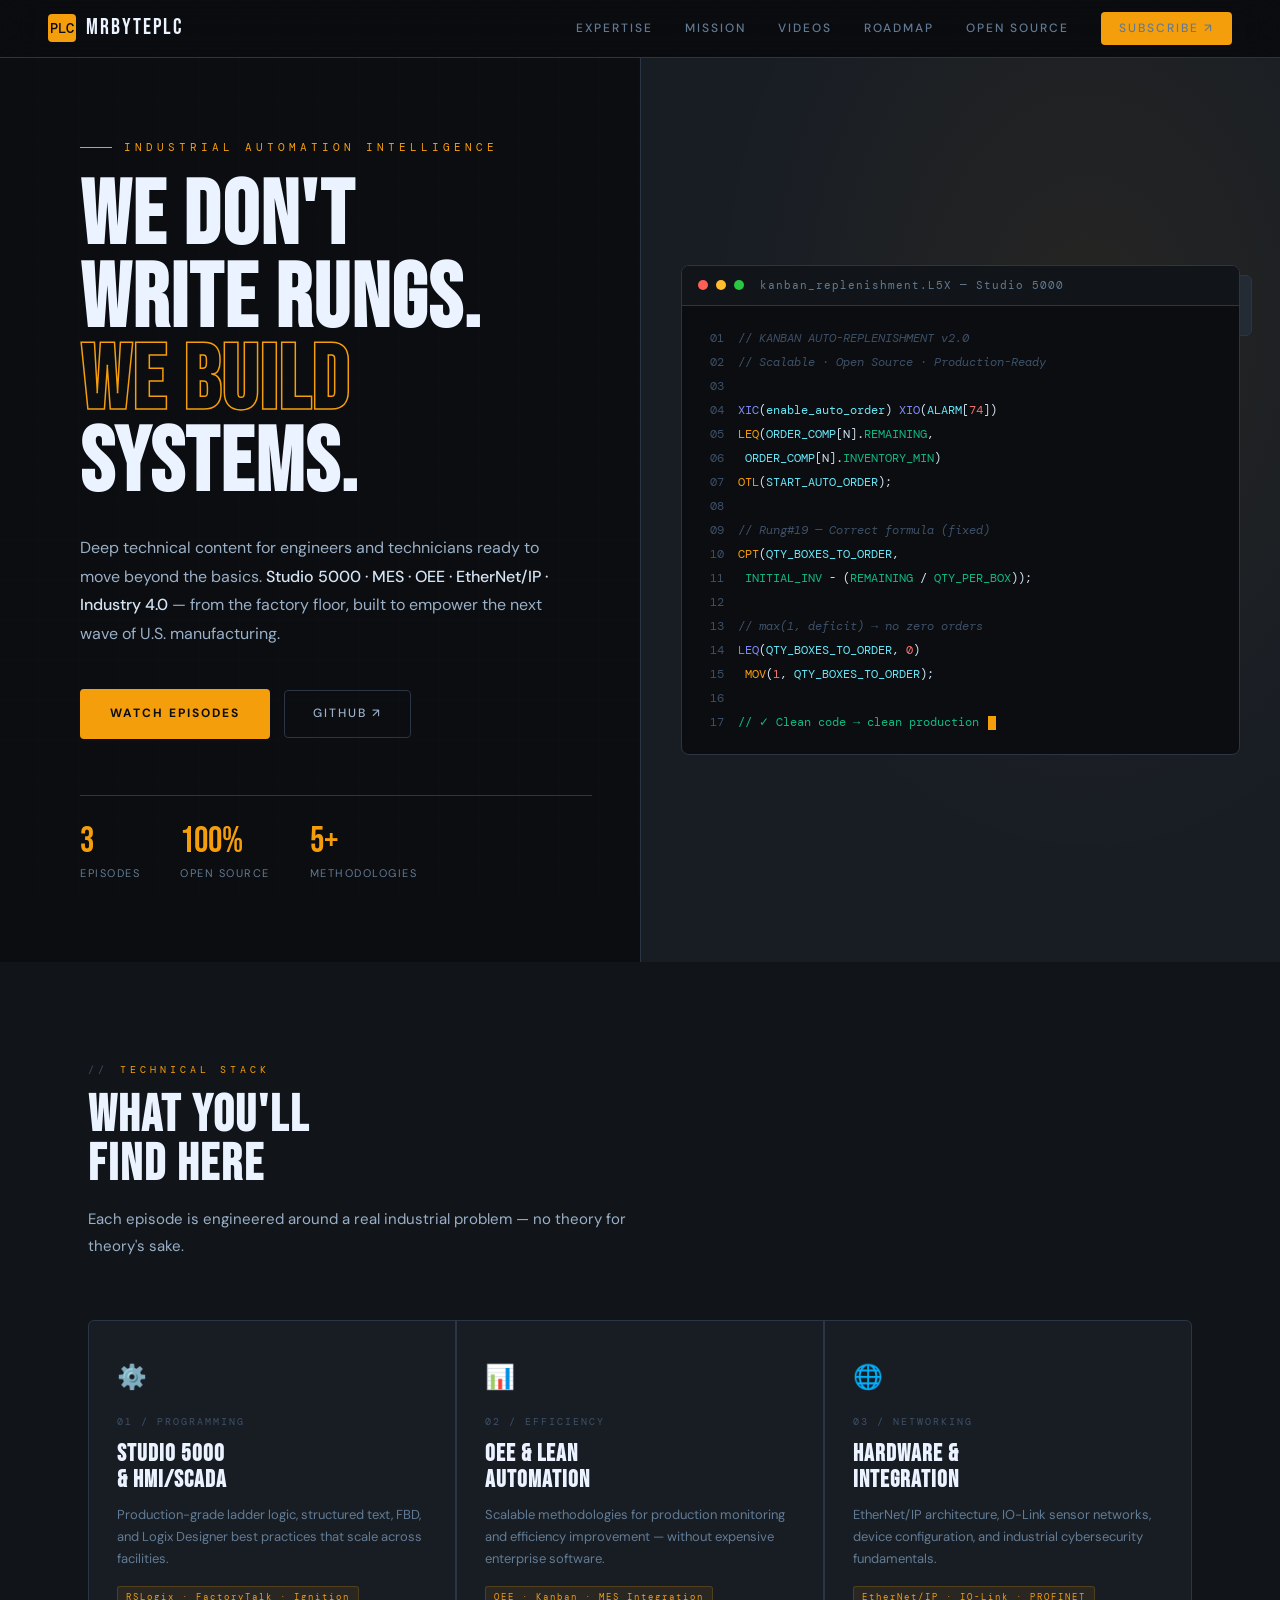
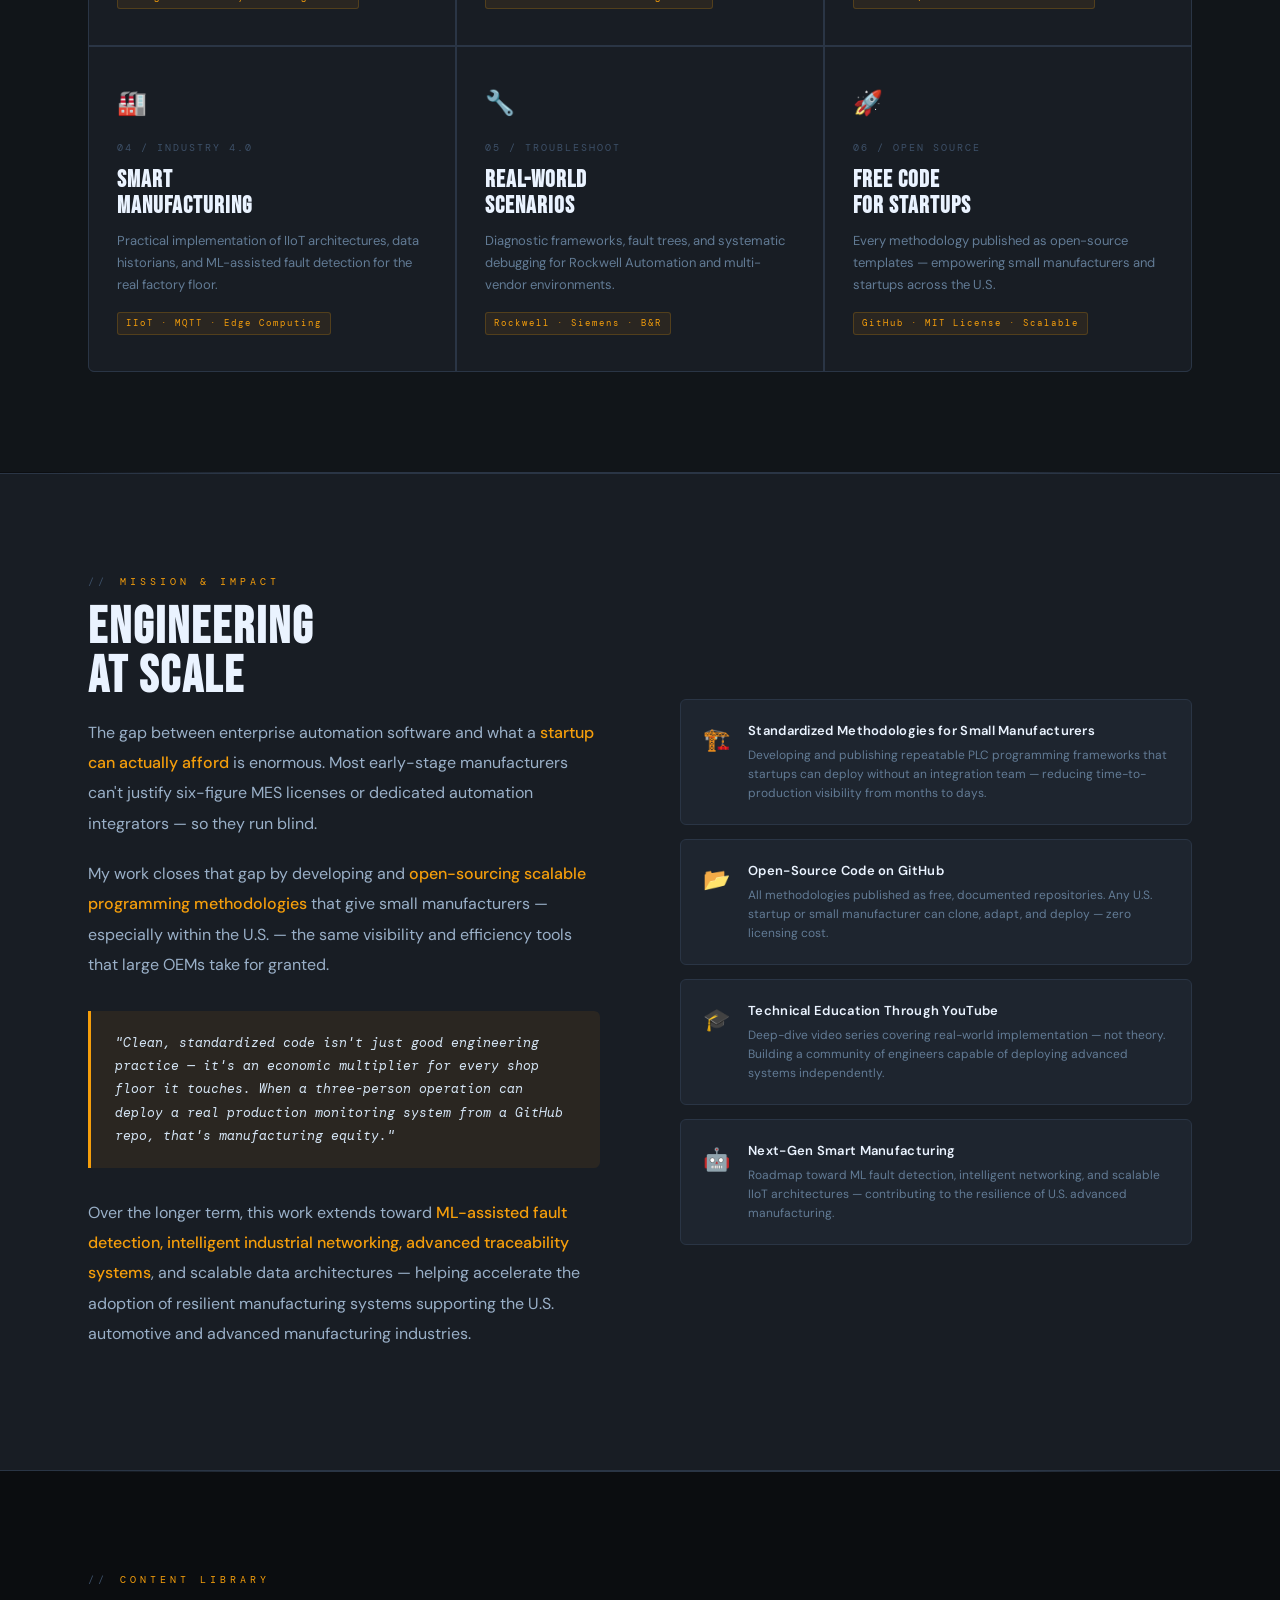
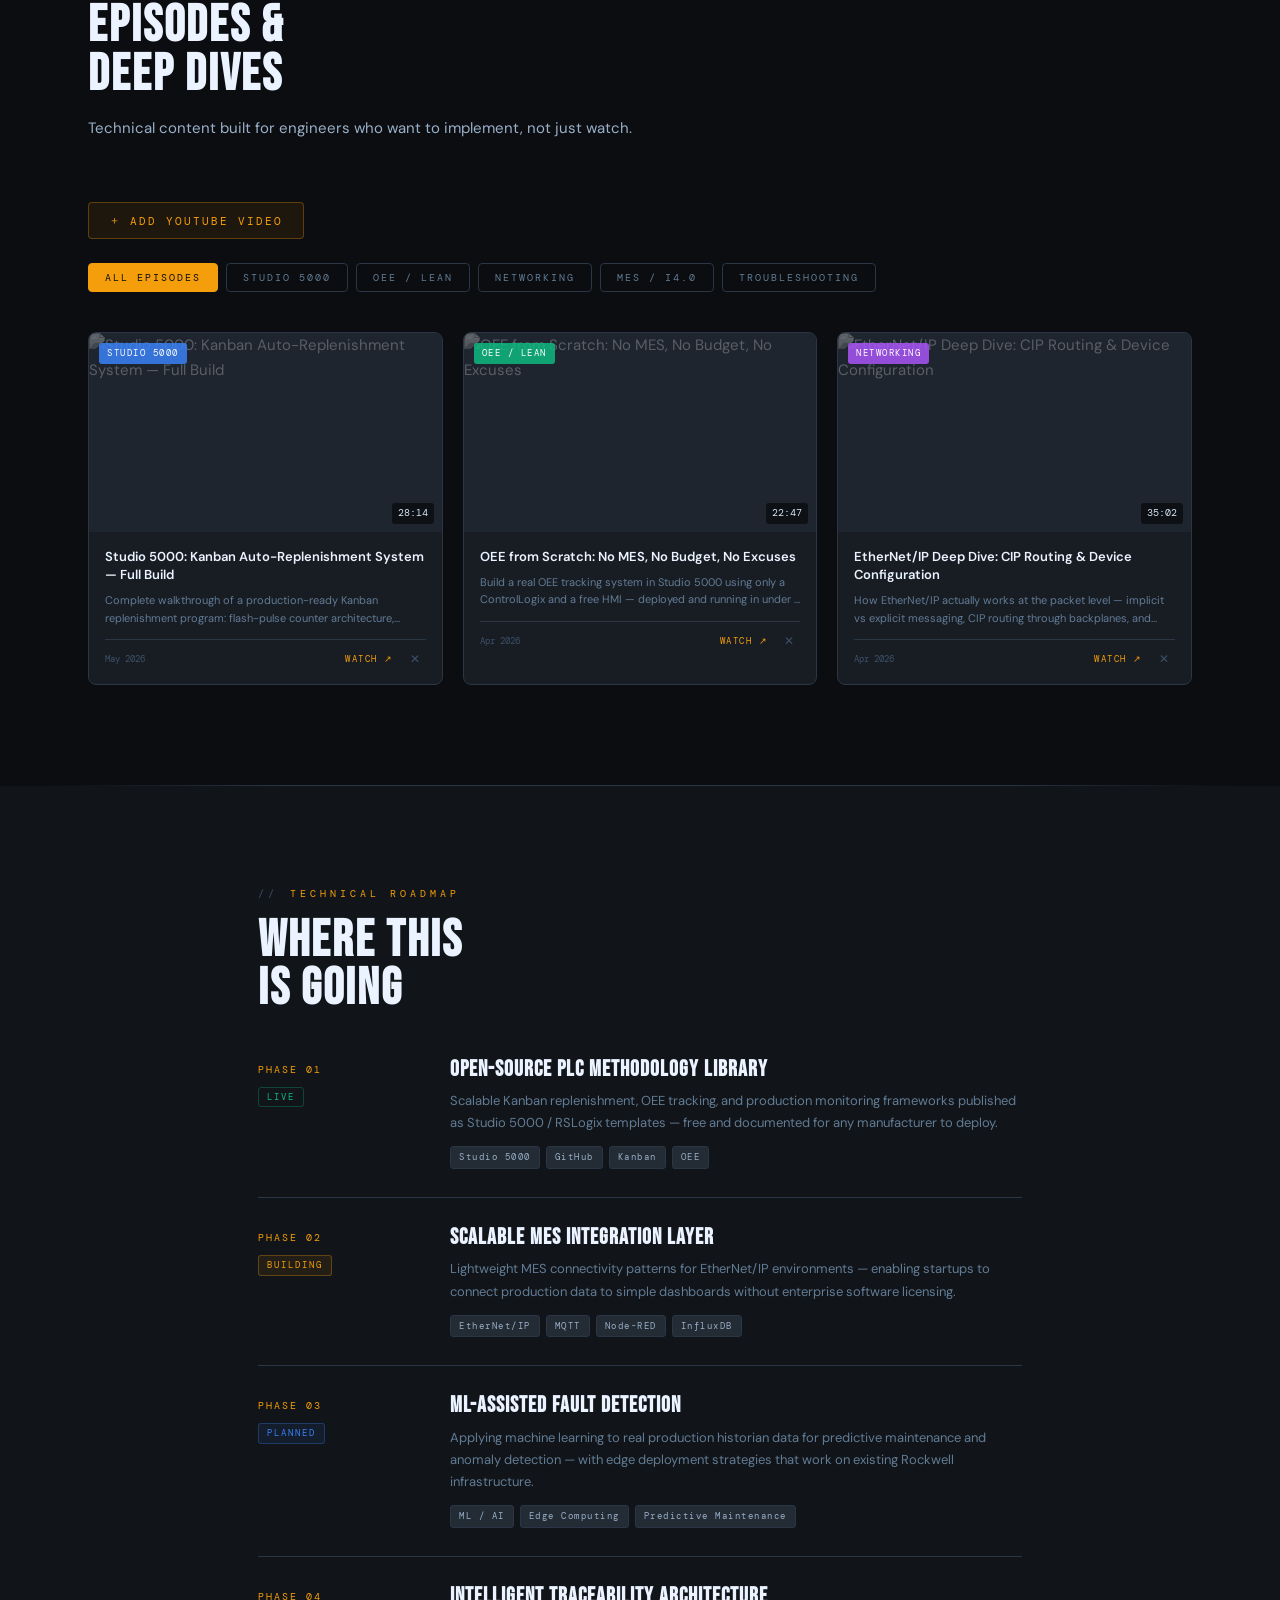
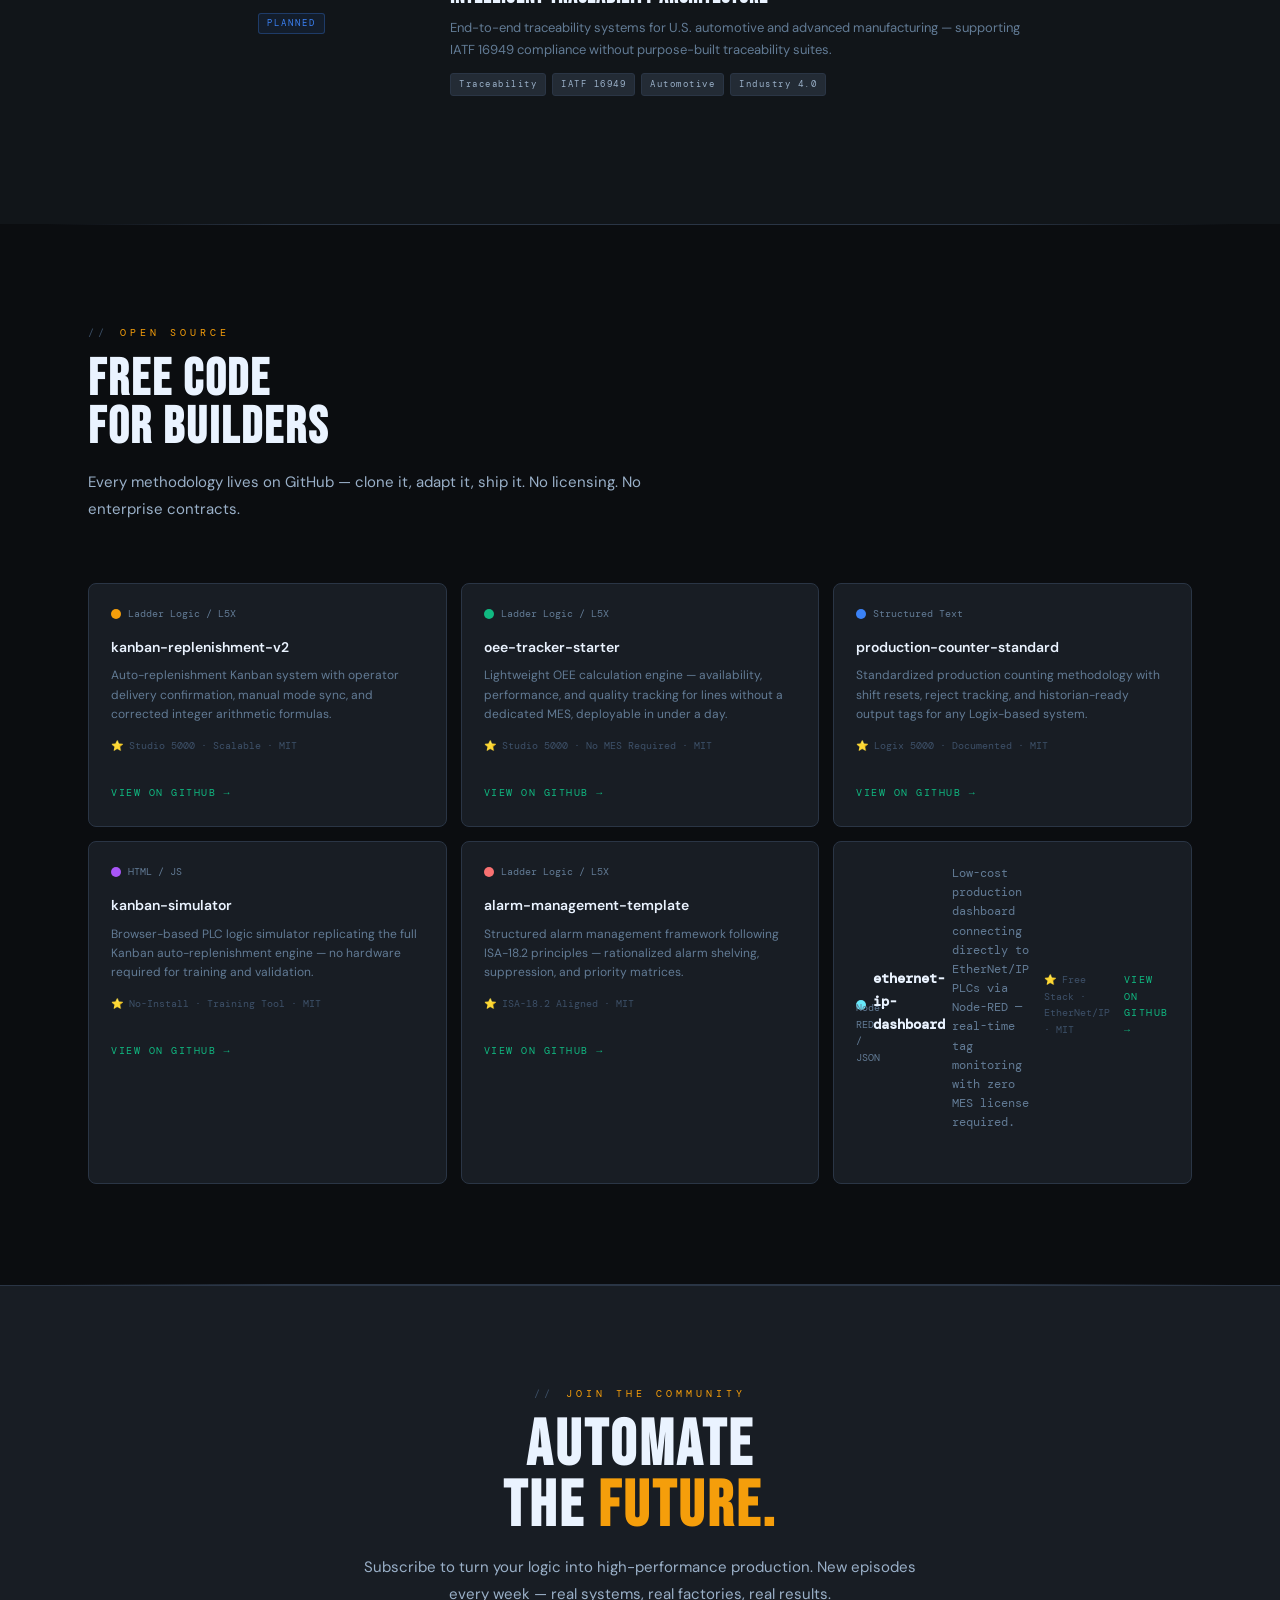
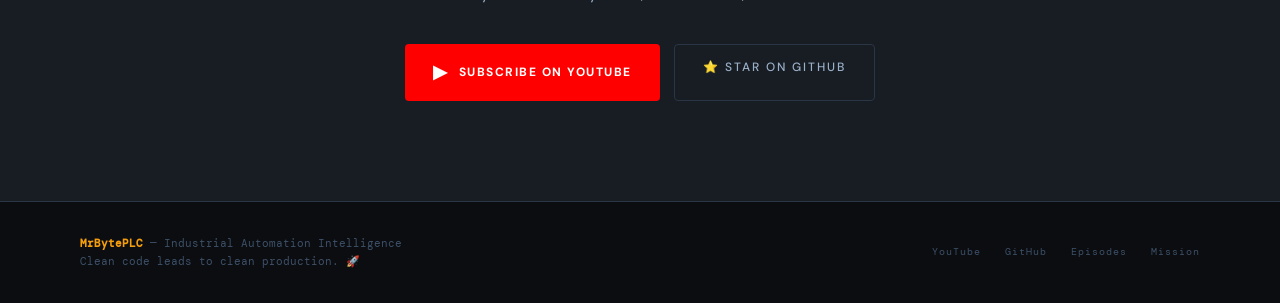
==== index.html @ b753905b "Add files via upload" ====
<!DOCTYPE html>
<html lang="en">
<head>
<meta charset="UTF-8">
<meta name="viewport" content="width=device-width, initial-scale=1.0">
<title>MrBytePLC — Industrial Automation Intelligence</title>
<link rel="preconnect" href="https://fonts.googleapis.com">
<link href="https://fonts.googleapis.com/css2?family=Bebas+Neue&family=DM+Mono:ital,wght@0,300;0,400;0,500;1,300&family=DM+Sans:ital,opsz,wght@0,9..40,300;0,9..40,400;0,9..40,500;0,9..40,700;1,9..40,300&display=swap" rel="stylesheet">
<style>
/* ════════════════════════════════════════════════════
   DESIGN DIRECTION: Industrial Editorial
   Dark steel + molten amber accent + precision grid
   Bebas Neue headers / DM Mono data / DM Sans body
   Feels like: Automation Weekly meets The Economist
   ════════════════════════════════════════════════════ */
:root {
  --ink:    #0b0d10;
  --steel:  #111519;
  --plate:  #181d24;
  --seam:   #232b35;
  --grid:   #1e252f;
  --wire:   #2a3545;
  --dim:    #3d5068;
  --muted:  #627b95;
  --body:   #9ab0c8;
  --text:   #d4e4f4;
  --bright: #eaf3ff;
  --amber:  #f59e0b;
  --amber2: #d97706;
  --amberg: rgba(245,158,11,.08);
  --green:  #10b981;
  --greeng: rgba(16,185,129,.08);
  --red:    #ef4444;
  --blue:   #3b82f6;
  --blueg:  rgba(59,130,246,.08);
  --mono: 'DM Mono', monospace;
  --sans: 'DM Sans', sans-serif;
  --display: 'Bebas Neue', sans-serif;
}

*, *::before, *::after { box-sizing: border-box; margin: 0; padding: 0; }
html { scroll-behavior: smooth; }

body {
  background: var(--ink);
  color: var(--text);
  font-family: var(--sans);
  font-size: 15px;
  line-height: 1.65;
  overflow-x: hidden;
}

/* ── Scrollbar ── */
::-webkit-scrollbar { width: 4px; }
::-webkit-scrollbar-track { background: var(--steel); }
::-webkit-scrollbar-thumb { background: var(--amber); border-radius: 2px; }

/* ══════════════════════════════════
   BACKGROUND TEXTURE
   ══════════════════════════════════ */
body::before {
  content: '';
  position: fixed; inset: 0;
  background-image:
    repeating-linear-gradient(0deg, transparent, transparent 39px, rgba(255,255,255,.018) 40px),
    repeating-linear-gradient(90deg, transparent, transparent 39px, rgba(255,255,255,.018) 40px);
  pointer-events: none; z-index: 0;
}

/* ══════════════════════════════════
   NAV
   ══════════════════════════════════ */
nav {
  position: fixed; top: 0; left: 0; right: 0; z-index: 100;
  background: rgba(11,13,16,.92);
  backdrop-filter: blur(20px);
  border-bottom: 1px solid var(--wire);
  padding: 0 48px;
  display: flex; align-items: center; justify-content: space-between;
  height: 58px;
}
.nav-logo {
  font-family: var(--display);
  font-size: 22px;
  letter-spacing: 2px;
  color: var(--bright);
  text-decoration: none;
  display: flex; align-items: center; gap: 10px;
}
.nav-logo .logo-icon {
  width: 28px; height: 28px;
  background: var(--amber);
  border-radius: 4px;
  display: flex; align-items: center; justify-content: center;
  font-size: 14px; font-family: var(--mono); font-weight: 500;
  color: var(--ink); letter-spacing: 0;
}
.nav-links { display: flex; gap: 32px; align-items: center; }
.nav-links a {
  color: var(--muted); text-decoration: none; font-size: 12px;
  font-weight: 500; letter-spacing: 2px; text-transform: uppercase;
  transition: color .2s;
}
.nav-links a:hover { color: var(--amber); }
.nav-cta {
  background: var(--amber); color: var(--ink);
  padding: 7px 18px; border-radius: 4px;
  font-size: 11px; font-weight: 700; letter-spacing: 1.5px;
  text-transform: uppercase; text-decoration: none;
  transition: background .2s;
}
.nav-cta:hover { background: var(--amber2); color: var(--ink) !important; }

/* ══════════════════════════════════
   HERO
   ══════════════════════════════════ */
.hero {
  min-height: 100vh;
  display: grid;
  grid-template-columns: 1fr 1fr;
  padding-top: 58px;
  position: relative;
  overflow: hidden;
}
.hero-left {
  padding: 80px 48px 80px 80px;
  display: flex; flex-direction: column; justify-content: center;
  position: relative; z-index: 2;
}
.hero-eyebrow {
  font-family: var(--mono); font-size: 11px; font-weight: 400;
  color: var(--amber); letter-spacing: 4px; text-transform: uppercase;
  margin-bottom: 20px;
  display: flex; align-items: center; gap: 12px;
}
.hero-eyebrow::before {
  content: ''; display: block; width: 32px; height: 1px; background: var(--amber);
}
.hero-h1 {
  font-family: var(--display);
  font-size: clamp(68px, 7vw, 108px);
  line-height: .92;
  letter-spacing: 2px;
  color: var(--bright);
  margin-bottom: 28px;
}
.hero-h1 em {
  font-style: normal;
  -webkit-text-stroke: 1.5px var(--amber);
  color: transparent;
}
.hero-body {
  font-size: 16px; color: var(--body); line-height: 1.8;
  max-width: 480px; margin-bottom: 40px;
}
.hero-body strong { color: var(--text); font-weight: 500; }
.hero-actions { display: flex; gap: 14px; align-items: center; flex-wrap: wrap; }
.btn-primary {
  background: var(--amber); color: var(--ink);
  padding: 13px 28px; border-radius: 4px; font-weight: 700;
  font-size: 12px; letter-spacing: 2px; text-transform: uppercase;
  text-decoration: none; transition: all .2s;
  border: 2px solid var(--amber);
}
.btn-primary:hover { background: transparent; color: var(--amber); }
.btn-ghost {
  border: 1px solid var(--wire); color: var(--body);
  padding: 13px 28px; border-radius: 4px; font-weight: 500;
  font-size: 12px; letter-spacing: 2px; text-transform: uppercase;
  text-decoration: none; transition: all .2s;
}
.btn-ghost:hover { border-color: var(--amber); color: var(--amber); }

/* Hero stats bar */
.hero-stats {
  display: flex; gap: 40px; margin-top: 56px;
  padding-top: 28px; border-top: 1px solid var(--wire);
}
.hstat-n { font-family: var(--display); font-size: 36px; color: var(--amber); line-height: 1; }
.hstat-l { font-size: 11px; color: var(--muted); letter-spacing: 1.5px; text-transform: uppercase; margin-top: 4px; }

/* Hero right — code terminal */
.hero-right {
  background: var(--plate);
  border-left: 1px solid var(--wire);
  display: flex; flex-direction: column; justify-content: center;
  padding: 60px 40px;
  position: relative; overflow: hidden;
}
.hero-right::before {
  content: '';
  position: absolute; inset: 0;
  background: radial-gradient(ellipse at 70% 30%, rgba(245,158,11,.06) 0%, transparent 60%);
}
.terminal {
  background: var(--ink);
  border: 1px solid var(--wire);
  border-radius: 8px;
  overflow: hidden;
  position: relative; z-index: 1;
  font-family: var(--mono);
  font-size: 12px;
}
.terminal-bar {
  background: var(--steel);
  border-bottom: 1px solid var(--wire);
  padding: 10px 16px;
  display: flex; align-items: center; gap: 8px;
}
.tb-dot { width: 10px; height: 10px; border-radius: 50%; }
.tb-dot.r { background: #ff5f57; }
.tb-dot.y { background: #ffbd2e; }
.tb-dot.g { background: #28c840; }
.tb-title { font-size: 11px; color: var(--muted); margin-left: 8px; letter-spacing: 1px; }
.terminal-body { padding: 20px; line-height: 2; }
.tl { display: block; }
.tl-ln { color: var(--dim); user-select: none; display: inline-block; width: 22px; text-align: right; margin-right: 14px; }
.tl-cmt { color: var(--dim); font-style: italic; }
.tl-kw  { color: #818cf8; }
.tl-fn  { color: var(--amber); }
.tl-str { color: var(--green); }
.tl-num { color: #f87171; }
.tl-tag { color: #67e8f9; }
.tl-ok  { color: var(--green); }
.cursor {
  display: inline-block; width: 8px; height: 14px;
  background: var(--amber); vertical-align: middle; margin-left: 2px;
  animation: blink 1s step-end infinite;
}
@keyframes blink { 0%,100%{opacity:1} 50%{opacity:0} }

/* Floating badges */
.badge-float {
  position: absolute; background: var(--seam);
  border: 1px solid var(--wire); border-radius: 6px;
  padding: 8px 12px; font-family: var(--mono); font-size: 10px;
  color: var(--body); letter-spacing: .5px;
}
.bf1 { top: 24%; right: 28px; animation: fbob 4s ease-in-out infinite; }
.bf2 { bottom: 28%; right: 40px; animation: fbob 5s ease-in-out infinite .5s; }
@keyframes fbob { 0%,100%{transform:translateY(0)} 50%{transform:translateY(-6px)} }
.bf-val { font-size: 16px; font-weight: 600; color: var(--green); display: block; }

/* ══════════════════════════════════
   SECTION STRUCTURE
   ══════════════════════════════════ */
section { position: relative; z-index: 1; }
.section-inner { max-width: 1200px; margin: 0 auto; padding: 100px 48px; }
.section-inner.narrow { max-width: 860px; }

.section-eyebrow {
  font-family: var(--mono); font-size: 10px; color: var(--amber);
  letter-spacing: 4px; text-transform: uppercase;
  margin-bottom: 14px; display: flex; align-items: center; gap: 12px;
}
.section-eyebrow::before { content: '//'; color: var(--dim); }

.section-h2 {
  font-family: var(--display); font-size: clamp(42px, 4vw, 64px);
  letter-spacing: 2px; line-height: .95;
  color: var(--bright); margin-bottom: 16px;
}
.section-sub {
  font-size: 15px; color: var(--body); max-width: 580px;
  line-height: 1.8; margin-bottom: 60px;
}

/* Divider */
.divider {
  height: 1px; background: linear-gradient(90deg, transparent, var(--wire) 20%, var(--wire) 80%, transparent);
  margin: 0 48px;
}

/* ══════════════════════════════════
   WHAT WE BUILD — PILLARS
   ══════════════════════════════════ */
#pillars { background: var(--steel); }
.pillars-grid {
  display: grid; grid-template-columns: repeat(3, 1fr); gap: 2px;
  background: var(--wire); border: 1px solid var(--wire);
  border-radius: 6px; overflow: hidden;
}
.pillar {
  background: var(--plate); padding: 36px 28px;
  transition: background .25s;
  cursor: default;
}
.pillar:hover { background: var(--grid); }
.pillar-icon {
  font-size: 24px; margin-bottom: 18px;
  display: flex; align-items: center; justify-content: flex-start;
}
.pillar-num {
  font-family: var(--mono); font-size: 10px; color: var(--dim);
  letter-spacing: 2px; margin-bottom: 10px;
}
.pillar h3 {
  font-family: var(--display); font-size: 24px; letter-spacing: 1px;
  color: var(--bright); margin-bottom: 10px; line-height: 1.1;
}
.pillar p { font-size: 13px; color: var(--muted); line-height: 1.7; }
.pillar-tag {
  display: inline-block; margin-top: 16px;
  font-family: var(--mono); font-size: 9px; letter-spacing: 2px;
  color: var(--amber); background: var(--amberg);
  border: 1px solid rgba(245,158,11,.2); padding: 3px 8px; border-radius: 3px;
}

/* ══════════════════════════════════
   MISSION BAND — NIW IMPACT
   ══════════════════════════════════ */
#mission {
  background: var(--plate);
  border-top: 1px solid var(--wire);
  border-bottom: 1px solid var(--wire);
}
.mission-grid { display: grid; grid-template-columns: 1fr 1fr; gap: 80px; align-items: center; }
.mission-left {}
.mission-left p { font-size: 16px; color: var(--body); line-height: 1.9; margin-bottom: 20px; }
.mission-left p strong { color: var(--amber); font-weight: 500; }
.mission-quote {
  border-left: 3px solid var(--amber);
  padding: 20px 24px;
  margin: 30px 0;
  background: var(--amberg);
  border-radius: 0 6px 6px 0;
}
.mission-quote p {
  font-family: var(--mono); font-size: 13px; color: var(--text);
  line-height: 1.8; margin: 0; font-style: italic;
}
.mission-right {}
.impact-cards { display: flex; flex-direction: column; gap: 14px; }
.impact-card {
  background: var(--grid); border: 1px solid var(--wire);
  border-radius: 6px; padding: 20px 22px;
  display: flex; gap: 18px; align-items: flex-start;
  transition: border-color .2s;
}
.impact-card:hover { border-color: var(--amber); }
.impact-icon { font-size: 22px; flex-shrink: 0; margin-top: 2px; }
.impact-title { font-size: 13px; font-weight: 600; color: var(--bright); margin-bottom: 5px; letter-spacing: .3px; }
.impact-desc { font-size: 12px; color: var(--muted); line-height: 1.6; }

/* ══════════════════════════════════
   VIDEOS SECTION
   ══════════════════════════════════ */
#videos { background: var(--ink); }

/* Filter bar */
.filter-bar {
  display: flex; gap: 8px; margin-bottom: 40px; flex-wrap: wrap;
}
.filter-btn {
  padding: 7px 16px; border-radius: 4px; cursor: pointer;
  font-family: var(--mono); font-size: 10px; letter-spacing: 2px;
  text-transform: uppercase; transition: all .2s;
  border: 1px solid var(--wire); background: transparent; color: var(--muted);
}
.filter-btn:hover, .filter-btn.active {
  background: var(--amber); color: var(--ink); border-color: var(--amber);
}

/* Add video form */
.add-video-panel {
  background: var(--plate); border: 1px solid var(--wire);
  border-radius: 8px; padding: 28px; margin-bottom: 40px;
}
.avp-title {
  font-family: var(--display); font-size: 22px; letter-spacing: 1.5px;
  color: var(--bright); margin-bottom: 20px;
  display: flex; align-items: center; gap: 10px;
}
.avp-title span { color: var(--amber); }
.form-row { display: grid; grid-template-columns: 1fr 1fr; gap: 14px; margin-bottom: 14px; }
.form-row.full { grid-template-columns: 1fr; }
.field label { display: block; font-family: var(--mono); font-size: 10px; letter-spacing: 2px;
  color: var(--muted); text-transform: uppercase; margin-bottom: 6px; }
.field input, .field select, .field textarea {
  width: 100%; background: var(--ink); border: 1px solid var(--wire);
  color: var(--text); font-family: var(--sans); font-size: 13px;
  padding: 10px 14px; border-radius: 4px; outline: none;
  transition: border-color .2s;
}
.field textarea { resize: vertical; min-height: 72px; font-family: var(--sans); }
.field input:focus, .field select:focus, .field textarea:focus { border-color: var(--amber); }
.field select option { background: var(--ink); }
.form-actions { display: flex; gap: 10px; margin-top: 6px; }
.btn-add {
  background: var(--amber); color: var(--ink); border: none;
  padding: 10px 24px; border-radius: 4px; font-family: var(--sans);
  font-weight: 700; font-size: 12px; letter-spacing: 1.5px;
  text-transform: uppercase; cursor: pointer; transition: background .2s;
}
.btn-add:hover { background: var(--amber2); }
.btn-cancel {
  background: transparent; color: var(--muted); border: 1px solid var(--wire);
  padding: 10px 18px; border-radius: 4px; font-family: var(--sans);
  font-size: 12px; cursor: pointer; transition: all .2s;
}
.btn-cancel:hover { border-color: var(--muted); color: var(--text); }

/* Toggle add panel btn */
.btn-toggle-add {
  display: flex; align-items: center; gap: 8px;
  background: var(--amberg); color: var(--amber);
  border: 1px solid rgba(245,158,11,.3); padding: 10px 20px;
  border-radius: 4px; font-family: var(--mono); font-size: 11px;
  letter-spacing: 2px; text-transform: uppercase; cursor: pointer;
  transition: all .2s; margin-bottom: 24px;
}
.btn-toggle-add:hover { background: var(--amber); color: var(--ink); }

/* Video grid */
.video-grid {
  display: grid; grid-template-columns: repeat(3, 1fr); gap: 20px;
}
.video-card {
  background: var(--plate); border: 1px solid var(--wire);
  border-radius: 8px; overflow: hidden;
  transition: border-color .25s, transform .2s;
  position: relative;
}
.video-card:hover { border-color: var(--amber); transform: translateY(-3px); }

/* Thumbnail */
.vc-thumb {
  position: relative; aspect-ratio: 16/9;
  background: var(--grid); cursor: pointer; overflow: hidden;
}
.vc-thumb img {
  width: 100%; height: 100%; object-fit: cover;
  transition: transform .3s;
}
.video-card:hover .vc-thumb img { transform: scale(1.04); }
.vc-play {
  position: absolute; inset: 0; display: flex; align-items: center; justify-content: center;
  background: rgba(11,13,16,.4); opacity: 0; transition: opacity .2s;
}
.video-card:hover .vc-play { opacity: 1; }
.vc-play-icon {
  width: 52px; height: 52px; background: var(--amber);
  border-radius: 50%; display: flex; align-items: center; justify-content: center;
  font-size: 20px; padding-left: 4px;
}
.vc-duration {
  position: absolute; bottom: 8px; right: 8px;
  background: rgba(11,13,16,.85); color: var(--text);
  font-family: var(--mono); font-size: 10px; padding: 2px 6px; border-radius: 3px;
}
.vc-cat {
  position: absolute; top: 10px; left: 10px;
  font-family: var(--mono); font-size: 9px; letter-spacing: 1.5px;
  text-transform: uppercase; padding: 3px 8px; border-radius: 3px;
}
.cat-studio { background: rgba(59,130,246,.85); color: #fff; }
.cat-oee    { background: rgba(16,185,129,.85); color: #fff; }
.cat-network{ background: rgba(168,85,247,.85); color: #fff; }
.cat-mes    { background: rgba(245,158,11,.9);  color: #000; }
.cat-lean   { background: rgba(236,72,153,.85); color: #fff; }
.cat-troubl { background: rgba(239,68,68,.85);  color: #fff; }

/* Card body */
.vc-body { padding: 16px; }
.vc-title {
  font-size: 13px; font-weight: 600; color: var(--bright);
  line-height: 1.4; margin-bottom: 8px;
  display: -webkit-box; -webkit-line-clamp: 2; -webkit-box-orient: vertical; overflow: hidden;
}
.vc-desc {
  font-size: 11px; color: var(--muted); line-height: 1.6;
  display: -webkit-box; -webkit-line-clamp: 2; -webkit-box-orient: vertical; overflow: hidden;
  margin-bottom: 12px;
}
.vc-meta {
  display: flex; align-items: center; justify-content: space-between;
  border-top: 1px solid var(--wire); padding-top: 10px; margin-top: 4px;
}
.vc-meta-left { font-family: var(--mono); font-size: 9px; color: var(--dim); }
.vc-watch {
  font-family: var(--mono); font-size: 9px; color: var(--amber);
  letter-spacing: 1.5px; text-transform: uppercase; text-decoration: none;
  display: flex; align-items: center; gap: 5px; transition: color .2s;
}
.vc-watch:hover { color: var(--amber2); }
.vc-del {
  background: transparent; border: none; color: var(--dim);
  cursor: pointer; font-size: 12px; padding: 2px 6px;
  transition: color .2s; margin-left: 6px;
}
.vc-del:hover { color: var(--red); }

/* Empty state */
.empty-state {
  grid-column: 1/-1; text-align: center; padding: 80px 40px;
  border: 1px dashed var(--wire); border-radius: 8px;
}
.empty-state h3 { font-family: var(--display); font-size: 32px; color: var(--dim); margin-bottom: 10px; letter-spacing: 2px; }
.empty-state p { font-size: 13px; color: var(--dim); }

/* ══════════════════════════════════
   ROADMAP
   ══════════════════════════════════ */
#roadmap { background: var(--steel); }
.roadmap-list { display: flex; flex-direction: column; gap: 0; }
.roadmap-item {
  display: grid; grid-template-columns: 160px 1fr;
  gap: 32px; padding: 28px 0; border-bottom: 1px solid var(--wire);
  align-items: start;
}
.roadmap-item:last-child { border-bottom: none; }
.rm-phase {
  font-family: var(--mono); font-size: 10px; letter-spacing: 2px;
  text-transform: uppercase; color: var(--amber); padding-top: 4px;
}
.rm-phase .rm-status {
  display: inline-block; margin-top: 8px;
  font-size: 9px; padding: 2px 8px; border-radius: 3px;
  background: var(--greenbg); color: var(--green);
  border: 1px solid rgba(16,185,129,.3);
}
.rm-phase .rm-status.building {
  background: var(--amberg); color: var(--amber);
  border-color: rgba(245,158,11,.3);
}
.rm-phase .rm-status.planned {
  background: var(--blueg); color: var(--blue);
  border-color: rgba(59,130,246,.3);
}
.rm-body h4 {
  font-family: var(--display); font-size: 22px; letter-spacing: 1px;
  color: var(--bright); margin-bottom: 8px; line-height: 1.1;
}
.rm-body p { font-size: 13px; color: var(--muted); line-height: 1.7; }
.rm-tags { display: flex; gap: 6px; flex-wrap: wrap; margin-top: 12px; }
.rm-tag {
  font-family: var(--mono); font-size: 9px; letter-spacing: 1.5px;
  padding: 3px 8px; border-radius: 3px;
  background: var(--seam); color: var(--body); border: 1px solid var(--wire);
}

/* ══════════════════════════════════
   GITHUB / OPEN SOURCE
   ══════════════════════════════════ */
#opensource { background: var(--ink); }
.os-grid { display: grid; grid-template-columns: repeat(3,1fr); gap: 14px; }
.os-card {
  background: var(--plate); border: 1px solid var(--wire);
  border-radius: 8px; padding: 22px; transition: border-color .2s, transform .15s;
}
.os-card:hover { border-color: var(--green); transform: translateY(-2px); }
.os-lang {
  display: flex; align-items: center; gap: 7px;
  font-family: var(--mono); font-size: 10px; color: var(--muted);
  margin-bottom: 14px;
}
.os-dot { width: 10px; height: 10px; border-radius: 50%; }
.os-name { font-size: 14px; font-weight: 600; color: var(--bright); margin-bottom: 7px; }
.os-desc { font-size: 12px; color: var(--muted); line-height: 1.6; margin-bottom: 14px; }
.os-stars { font-family: var(--mono); font-size: 10px; color: var(--dim); }
.os-link {
  font-family: var(--mono); font-size: 10px; color: var(--green);
  letter-spacing: 1.5px; text-transform: uppercase; text-decoration: none;
}
.os-link:hover { color: var(--amber); }

/* ══════════════════════════════════
   SUBSCRIBE CTA
   ══════════════════════════════════ */
#subscribe {
  background: var(--plate);
  border-top: 1px solid var(--wire);
  text-align: center;
}
.subscribe-inner { max-width: 680px; margin: 0 auto; padding: 100px 48px; }
.sub-h2 {
  font-family: var(--display); font-size: clamp(48px, 5vw, 80px);
  letter-spacing: 3px; color: var(--bright); margin-bottom: 16px; line-height: .95;
}
.sub-h2 em { font-style: normal; color: var(--amber); }
.sub-body { font-size: 15px; color: var(--body); margin-bottom: 36px; line-height: 1.8; }
.sub-actions { display: flex; gap: 14px; justify-content: center; flex-wrap: wrap; }
.yt-btn {
  display: flex; align-items: center; gap: 10px;
  background: #ff0000; color: #fff; padding: 14px 28px;
  border-radius: 4px; font-weight: 700; font-size: 12px;
  letter-spacing: 1.5px; text-transform: uppercase;
  text-decoration: none; transition: opacity .2s;
}
.yt-btn:hover { opacity: .85; }
.yt-icon { font-size: 18px; }

/* ══════════════════════════════════
   FOOTER
   ══════════════════════════════════ */
footer {
  background: var(--ink);
  border-top: 1px solid var(--wire);
  padding: 32px 80px;
  display: flex; align-items: center; justify-content: space-between;
  position: relative; z-index: 1;
}
.footer-left { font-family: var(--mono); font-size: 11px; color: var(--dim); }
.footer-left strong { color: var(--amber); }
.footer-links { display: flex; gap: 24px; }
.footer-links a { font-family: var(--mono); font-size: 10px; color: var(--dim); text-decoration: none; letter-spacing: 1px; transition: color .2s; }
.footer-links a:hover { color: var(--amber); }

/* ══════════════════════════════════
   MODAL VIDEO
   ══════════════════════════════════ */
.modal-overlay {
  display: none; position: fixed; inset: 0; z-index: 1000;
  background: rgba(11,13,16,.94); backdrop-filter: blur(8px);
  align-items: center; justify-content: center;
}
.modal-overlay.open { display: flex; }
.modal-box {
  background: var(--plate); border: 1px solid var(--wire);
  border-radius: 10px; padding: 0; overflow: hidden;
  max-width: 860px; width: 90%; max-height: 90vh;
}
.modal-close {
  position: absolute; top: 16px; right: 16px;
  background: var(--seam); border: none; color: var(--muted);
  width: 34px; height: 34px; border-radius: 50%; cursor: pointer;
  font-size: 16px; transition: all .2s;
}
.modal-close:hover { background: var(--red); color: #fff; }
.modal-iframe { display: block; width: 100%; aspect-ratio: 16/9; border: none; }

/* ══════════════════════════════════
   ANIMATIONS
   ══════════════════════════════════ */
.fade-up {
  opacity: 0; transform: translateY(24px);
  transition: opacity .7s ease, transform .7s ease;
}
.fade-up.visible { opacity: 1; transform: translateY(0); }

@media (max-width:900px) {
  .hero { grid-template-columns: 1fr; }
  .hero-right { display: none; }
  .hero-left { padding: 60px 28px; }
  nav { padding: 0 24px; }
  .nav-links { display: none; }
  .section-inner { padding: 60px 28px; }
  .pillars-grid { grid-template-columns: 1fr; }
  .mission-grid { grid-template-columns: 1fr; }
  .video-grid { grid-template-columns: 1fr; }
  .roadmap-item { grid-template-columns: 1fr; }
  .os-grid { grid-template-columns: 1fr; }
  footer { flex-direction: column; gap: 16px; padding: 28px; text-align: center; }
}
</style>
</head>
<body>

<!-- ═════════ NAV ═════════ -->
<nav>
  <a href="#" class="nav-logo">
    <div class="logo-icon">PLC</div>
    MrBytePLC
  </a>
  <div class="nav-links">
    <a href="#pillars">Expertise</a>
    <a href="#mission">Mission</a>
    <a href="#videos">Videos</a>
    <a href="#roadmap">Roadmap</a>
    <a href="#opensource">Open Source</a>
    <a href="https://youtube.com/@mrbyteplc" target="_blank" class="nav-cta">Subscribe ↗</a>
  </div>
</nav>

<!-- ═════════ HERO ═════════ -->
<section class="hero">
  <div class="hero-left">
    <div class="hero-eyebrow">Industrial Automation Intelligence</div>
    <h1 class="hero-h1">WE DON'T<br>WRITE RUNGS.<br><em>WE BUILD</em><br>SYSTEMS.</h1>
    <p class="hero-body">
      Deep technical content for engineers and technicians ready to move beyond the basics.
      <strong>Studio 5000 · MES · OEE · EtherNet/IP · Industry 4.0</strong> — from the factory floor,
      built to empower the next wave of U.S. manufacturing.
    </p>
    <div class="hero-actions">
      <a href="#videos" class="btn-primary">Watch Episodes</a>
      <a href="https://github.com/mrbyteplc" target="_blank" class="btn-ghost">GitHub ↗</a>
    </div>
    <div class="hero-stats">
      <div><div class="hstat-n" id="stat-videos">0</div><div class="hstat-l">Episodes</div></div>
      <div><div class="hstat-n">100%</div><div class="hstat-l">Open Source</div></div>
      <div><div class="hstat-n">5+</div><div class="hstat-l">Methodologies</div></div>
    </div>
  </div>

  <div class="hero-right">
    <div class="terminal">
      <div class="terminal-bar">
        <div class="tb-dot r"></div>
        <div class="tb-dot y"></div>
        <div class="tb-dot g"></div>
        <span class="tb-title">kanban_replenishment.L5X — Studio 5000</span>
      </div>
      <div class="terminal-body">
<span class="tl"><span class="tl-ln">01</span><span class="tl-cmt">// KANBAN AUTO-REPLENISHMENT v2.0</span></span>
<span class="tl"><span class="tl-ln">02</span><span class="tl-cmt">// Scalable · Open Source · Production-Ready</span></span>
<span class="tl"><span class="tl-ln">03</span></span>
<span class="tl"><span class="tl-ln">04</span><span class="tl-kw">XIC</span>(<span class="tl-tag">enable_auto_order</span>) <span class="tl-kw">XIO</span>(<span class="tl-tag">ALARM</span>[<span class="tl-num">74</span>])</span>
<span class="tl"><span class="tl-ln">05</span><span class="tl-fn">LEQ</span>(<span class="tl-tag">ORDER_COMP</span>[N].<span class="tl-str">REMAINING</span>,</span>
<span class="tl"><span class="tl-ln">06</span>    <span class="tl-tag">ORDER_COMP</span>[N].<span class="tl-str">INVENTORY_MIN</span>)</span>
<span class="tl"><span class="tl-ln">07</span><span class="tl-fn">OTL</span>(<span class="tl-tag">START_AUTO_ORDER</span>);</span>
<span class="tl"><span class="tl-ln">08</span></span>
<span class="tl"><span class="tl-ln">09</span><span class="tl-cmt">// Rung#19 — Correct formula (fixed)</span></span>
<span class="tl"><span class="tl-ln">10</span><span class="tl-fn">CPT</span>(<span class="tl-tag">QTY_BOXES_TO_ORDER</span>,</span>
<span class="tl"><span class="tl-ln">11</span>  <span class="tl-str">INITIAL_INV</span> - (<span class="tl-str">REMAINING</span> / <span class="tl-str">QTY_PER_BOX</span>));</span>
<span class="tl"><span class="tl-ln">12</span></span>
<span class="tl"><span class="tl-ln">13</span><span class="tl-cmt">// max(1, deficit) → no zero orders</span></span>
<span class="tl"><span class="tl-ln">14</span><span class="tl-kw">LEQ</span>(<span class="tl-tag">QTY_BOXES_TO_ORDER</span>, <span class="tl-num">0</span>)</span>
<span class="tl"><span class="tl-ln">15</span>  <span class="tl-fn">MOV</span>(<span class="tl-num">1</span>, <span class="tl-tag">QTY_BOXES_TO_ORDER</span>);</span>
<span class="tl"><span class="tl-ln">16</span></span>
<span class="tl"><span class="tl-ln">17</span><span class="tl-ok">// ✓ Clean code → clean production</span> <span class="cursor"></span></span>
      </div>
    </div>
    <div class="badge-float bf1">
      <span class="bf-val">OEE</span>
      Studio 5000 · Lean · MES
    </div>
    <div class="badge-float bf2">
      <span class="bf-val">✓ Open Source</span>
      github.com/mrbyteplc
    </div>
  </div>
</section>

<!-- ═════════ PILLARS ═════════ -->
<section id="pillars">
  <div class="section-inner">
    <div class="section-eyebrow fade-up">Technical Stack</div>
    <h2 class="section-h2 fade-up">WHAT YOU'LL<br>FIND HERE</h2>
    <p class="section-sub fade-up">Each episode is engineered around a real industrial problem — no theory for theory's sake.</p>

    <div class="pillars-grid">
      <div class="pillar fade-up">
        <div class="pillar-icon">⚙️</div>
        <div class="pillar-num">01 / PROGRAMMING</div>
        <h3>STUDIO 5000<br>& HMI/SCADA</h3>
        <p>Production-grade ladder logic, structured text, FBD, and Logix Designer best practices that scale across facilities.</p>
        <span class="pillar-tag">RSLogix · FactoryTalk · Ignition</span>
      </div>
      <div class="pillar fade-up">
        <div class="pillar-icon">📊</div>
        <div class="pillar-num">02 / EFFICIENCY</div>
        <h3>OEE & LEAN<br>AUTOMATION</h3>
        <p>Scalable methodologies for production monitoring and efficiency improvement — without expensive enterprise software.</p>
        <span class="pillar-tag">OEE · Kanban · MES Integration</span>
      </div>
      <div class="pillar fade-up">
        <div class="pillar-icon">🌐</div>
        <div class="pillar-num">03 / NETWORKING</div>
        <h3>HARDWARE &<br>INTEGRATION</h3>
        <p>EtherNet/IP architecture, IO-Link sensor networks, device configuration, and industrial cybersecurity fundamentals.</p>
        <span class="pillar-tag">EtherNet/IP · IO-Link · PROFINET</span>
      </div>
      <div class="pillar fade-up">
        <div class="pillar-icon">🏭</div>
        <div class="pillar-num">04 / INDUSTRY 4.0</div>
        <h3>SMART<br>MANUFACTURING</h3>
        <p>Practical implementation of IIoT architectures, data historians, and ML-assisted fault detection for the real factory floor.</p>
        <span class="pillar-tag">IIoT · MQTT · Edge Computing</span>
      </div>
      <div class="pillar fade-up">
        <div class="pillar-icon">🔧</div>
        <div class="pillar-num">05 / TROUBLESHOOT</div>
        <h3>REAL-WORLD<br>SCENARIOS</h3>
        <p>Diagnostic frameworks, fault trees, and systematic debugging for Rockwell Automation and multi-vendor environments.</p>
        <span class="pillar-tag">Rockwell · Siemens · B&R</span>
      </div>
      <div class="pillar fade-up">
        <div class="pillar-icon">🚀</div>
        <div class="pillar-num">06 / OPEN SOURCE</div>
        <h3>FREE CODE<br>FOR STARTUPS</h3>
        <p>Every methodology published as open-source templates — empowering small manufacturers and startups across the U.S.</p>
        <span class="pillar-tag">GitHub · MIT License · Scalable</span>
      </div>
    </div>
  </div>
</section>

<div class="divider"></div>

<!-- ═════════ MISSION ═════════ -->
<section id="mission">
  <div class="section-inner">
    <div class="mission-grid">
      <div class="mission-left fade-up">
        <div class="section-eyebrow">Mission & Impact</div>
        <h2 class="section-h2">ENGINEERING<br>AT SCALE</h2>
        <p>
          The gap between enterprise automation software and what a <strong>startup can actually afford</strong>
          is enormous. Most early-stage manufacturers can't justify six-figure MES licenses or
          dedicated automation integrators — so they run blind.
        </p>
        <p>
          My work closes that gap by developing and <strong>open-sourcing scalable programming methodologies</strong>
          that give small manufacturers — especially within the U.S. — the same visibility and
          efficiency tools that large OEMs take for granted.
        </p>
        <div class="mission-quote">
          <p>"Clean, standardized code isn't just good engineering practice — it's an economic multiplier
          for every shop floor it touches. When a three-person operation can deploy a real
          production monitoring system from a GitHub repo, that's manufacturing equity."</p>
        </div>
        <p>
          Over the longer term, this work extends toward <strong>ML-assisted fault detection,
          intelligent industrial networking, advanced traceability systems</strong>, and scalable
          data architectures — helping accelerate the adoption of resilient manufacturing
          systems supporting the U.S. automotive and advanced manufacturing industries.
        </p>
      </div>

      <div class="mission-right fade-up">
        <div class="impact-cards">
          <div class="impact-card">
            <div class="impact-icon">🏗️</div>
            <div>
              <div class="impact-title">Standardized Methodologies for Small Manufacturers</div>
              <div class="impact-desc">Developing and publishing repeatable PLC programming frameworks that startups can deploy without an integration team — reducing time-to-production visibility from months to days.</div>
            </div>
          </div>
          <div class="impact-card">
            <div class="impact-icon">📂</div>
            <div>
              <div class="impact-title">Open-Source Code on GitHub</div>
              <div class="impact-desc">All methodologies published as free, documented repositories. Any U.S. startup or small manufacturer can clone, adapt, and deploy — zero licensing cost.</div>
            </div>
          </div>
          <div class="impact-card">
            <div class="impact-icon">🎓</div>
            <div>
              <div class="impact-title">Technical Education Through YouTube</div>
              <div class="impact-desc">Deep-dive video series covering real-world implementation — not theory. Building a community of engineers capable of deploying advanced systems independently.</div>
            </div>
          </div>
          <div class="impact-card">
            <div class="impact-icon">🤖</div>
            <div>
              <div class="impact-title">Next-Gen Smart Manufacturing</div>
              <div class="impact-desc">Roadmap toward ML fault detection, intelligent networking, and scalable IIoT architectures — contributing to the resilience of U.S. advanced manufacturing.</div>
            </div>
          </div>
        </div>
      </div>
    </div>
  </div>
</section>

<div class="divider"></div>

<!-- ═════════ VIDEOS ═════════ -->
<section id="videos">
  <div class="section-inner">
    <div class="section-eyebrow fade-up">Content Library</div>
    <h2 class="section-h2 fade-up">EPISODES &<br>DEEP DIVES</h2>
    <p class="section-sub fade-up">Technical content built for engineers who want to implement, not just watch.</p>

    <button class="btn-toggle-add" onclick="toggleAddPanel()">
      <span>＋</span> Add YouTube Video
    </button>

    <!-- ADD VIDEO PANEL -->
    <div class="add-video-panel" id="add-panel" style="display:none">
      <div class="avp-title">Add Episode <span>//</span></div>
      <div class="form-row">
        <div class="field">
          <label>YouTube URL or Video ID</label>
          <input type="text" id="f-url" placeholder="https://youtube.com/watch?v=... or video ID">
        </div>
        <div class="field">
          <label>Category</label>
          <select id="f-cat">
            <option value="studio">Studio 5000 / HMI</option>
            <option value="oee">OEE / Lean</option>
            <option value="network">Networking</option>
            <option value="mes">MES / Industry 4.0</option>
            <option value="lean">Smart Manufacturing</option>
            <option value="troubl">Troubleshooting</option>
          </select>
        </div>
      </div>
      <div class="form-row">
        <div class="field">
          <label>Episode Title</label>
          <input type="text" id="f-title" placeholder="e.g. Kanban Auto-Replenishment in Studio 5000">
        </div>
        <div class="field">
          <label>Duration (e.g. 24:38)</label>
          <input type="text" id="f-dur" placeholder="24:38">
        </div>
      </div>
      <div class="form-row full">
        <div class="field">
          <label>Short Description</label>
          <textarea id="f-desc" placeholder="What will the viewer learn? Keep it technical and specific."></textarea>
        </div>
      </div>
      <div class="form-actions">
        <button class="btn-add" onclick="addVideo()">Add Episode</button>
        <button class="btn-cancel" onclick="toggleAddPanel()">Cancel</button>
      </div>
      <p id="add-error" style="color:var(--red);font-size:12px;margin-top:8px;display:none"></p>
    </div>

    <!-- FILTER BAR -->
    <div class="filter-bar">
      <button class="filter-btn active" onclick="filterVideos('all',this)">All Episodes</button>
      <button class="filter-btn" onclick="filterVideos('studio',this)">Studio 5000</button>
      <button class="filter-btn" onclick="filterVideos('oee',this)">OEE / Lean</button>
      <button class="filter-btn" onclick="filterVideos('network',this)">Networking</button>
      <button class="filter-btn" onclick="filterVideos('mes',this)">MES / I4.0</button>
      <button class="filter-btn" onclick="filterVideos('troubl',this)">Troubleshooting</button>
    </div>

    <!-- VIDEO GRID -->
    <div class="video-grid" id="video-grid"></div>
  </div>
</section>

<div class="divider"></div>

<!-- ═════════ ROADMAP ═════════ -->
<section id="roadmap">
  <div class="section-inner narrow">
    <div class="section-eyebrow fade-up">Technical Roadmap</div>
    <h2 class="section-h2 fade-up">WHERE THIS<br>IS GOING</h2>

    <div class="roadmap-list">
      <div class="roadmap-item fade-up">
        <div class="rm-phase">Phase 01<br><span class="rm-status">Live</span></div>
        <div class="rm-body">
          <h4>OPEN-SOURCE PLC METHODOLOGY LIBRARY</h4>
          <p>Scalable Kanban replenishment, OEE tracking, and production monitoring frameworks published as Studio 5000 / RSLogix templates — free and documented for any manufacturer to deploy.</p>
          <div class="rm-tags"><span class="rm-tag">Studio 5000</span><span class="rm-tag">GitHub</span><span class="rm-tag">Kanban</span><span class="rm-tag">OEE</span></div>
        </div>
      </div>
      <div class="roadmap-item fade-up">
        <div class="rm-phase">Phase 02<br><span class="rm-status building">Building</span></div>
        <div class="rm-body">
          <h4>SCALABLE MES INTEGRATION LAYER</h4>
          <p>Lightweight MES connectivity patterns for EtherNet/IP environments — enabling startups to connect production data to simple dashboards without enterprise software licensing.</p>
          <div class="rm-tags"><span class="rm-tag">EtherNet/IP</span><span class="rm-tag">MQTT</span><span class="rm-tag">Node-RED</span><span class="rm-tag">InfluxDB</span></div>
        </div>
      </div>
      <div class="roadmap-item fade-up">
        <div class="rm-phase">Phase 03<br><span class="rm-status planned">Planned</span></div>
        <div class="rm-body">
          <h4>ML-ASSISTED FAULT DETECTION</h4>
          <p>Applying machine learning to real production historian data for predictive maintenance and anomaly detection — with edge deployment strategies that work on existing Rockwell infrastructure.</p>
          <div class="rm-tags"><span class="rm-tag">ML / AI</span><span class="rm-tag">Edge Computing</span><span class="rm-tag">Predictive Maintenance</span></div>
        </div>
      </div>
      <div class="roadmap-item fade-up">
        <div class="rm-phase">Phase 04<br><span class="rm-status planned">Planned</span></div>
        <div class="rm-body">
          <h4>INTELLIGENT TRACEABILITY ARCHITECTURE</h4>
          <p>End-to-end traceability systems for U.S. automotive and advanced manufacturing — supporting IATF 16949 compliance without purpose-built traceability suites.</p>
          <div class="rm-tags"><span class="rm-tag">Traceability</span><span class="rm-tag">IATF 16949</span><span class="rm-tag">Automotive</span><span class="rm-tag">Industry 4.0</span></div>
        </div>
      </div>
    </div>
  </div>
</section>

<div class="divider"></div>

<!-- ═════════ OPEN SOURCE ═════════ -->
<section id="opensource">
  <div class="section-inner">
    <div class="section-eyebrow fade-up">Open Source</div>
    <h2 class="section-h2 fade-up">FREE CODE<br>FOR BUILDERS</h2>
    <p class="section-sub fade-up">Every methodology lives on GitHub — clone it, adapt it, ship it. No licensing. No enterprise contracts.</p>

    <div class="os-grid">
      <div class="os-card fade-up">
        <div class="os-lang"><div class="os-dot" style="background:#f59e0b"></div>Ladder Logic / L5X</div>
        <div class="os-name">kanban-replenishment-v2</div>
        <div class="os-desc">Auto-replenishment Kanban system with operator delivery confirmation, manual mode sync, and corrected integer arithmetic formulas.</div>
        <div class="os-stars">⭐ Studio 5000 · Scalable · MIT</div><br>
        <a class="os-link" href="https://github.com/mrbyteplc" target="_blank">View on GitHub →</a>
      </div>
      <div class="os-card fade-up">
        <div class="os-lang"><div class="os-dot" style="background:#10b981"></div>Ladder Logic / L5X</div>
        <div class="os-name">oee-tracker-starter</div>
        <div class="os-desc">Lightweight OEE calculation engine — availability, performance, and quality tracking for lines without a dedicated MES, deployable in under a day.</div>
        <div class="os-stars">⭐ Studio 5000 · No MES Required · MIT</div><br>
        <a class="os-link" href="https://github.com/mrbyteplc" target="_blank">View on GitHub →</a>
      </div>
      <div class="os-card fade-up">
        <div class="os-lang"><div class="os-dot" style="background:#3b82f6"></div>Structured Text</div>
        <div class="os-name">production-counter-standard</div>
        <div class="os-desc">Standardized production counting methodology with shift resets, reject tracking, and historian-ready output tags for any Logix-based system.</div>
        <div class="os-stars">⭐ Logix 5000 · Documented · MIT</div><br>
        <a class="os-link" href="https://github.com/mrbyteplc" target="_blank">View on GitHub →</a>
      </div>
      <div class="os-card fade-up">
        <div class="os-lang"><div class="os-dot" style="background:#a855f7"></div>HTML / JS</div>
        <div class="os-name">kanban-simulator</div>
        <div class="os-desc">Browser-based PLC logic simulator replicating the full Kanban auto-replenishment engine — no hardware required for training and validation.</div>
        <div class="os-stars">⭐ No-Install · Training Tool · MIT</div><br>
        <a class="os-link" href="https://github.com/mrbyteplc" target="_blank">View on GitHub →</a>
      </div>
      <div class="os-card fade-up">
        <div class="os-lang"><div class="os-dot" style="background:#f87171"></div>Ladder Logic / L5X</div>
        <div class="os-name">alarm-management-template</div>
        <div class="os-desc">Structured alarm management framework following ISA-18.2 principles — rationalized alarm shelving, suppression, and priority matrices.</div>
        <div class="os-stars">⭐ ISA-18.2 Aligned · MIT</div><br>
        <a class="os-link" href="https://github.com/mrbyteplc" target="_blank">View on GitHub →</a>
      </div>
      <div class="os-card fade-up">
        <div class="os-lang"><div class="os-dot" style="background:#67e8f9"></div">Node-RED / JSON</div>
        <div class="os-name">ethernet-ip-dashboard</div>
        <div class="os-desc">Low-cost production dashboard connecting directly to EtherNet/IP PLCs via Node-RED — real-time tag monitoring with zero MES license required.</div>
        <div class="os-stars">⭐ Free Stack · EtherNet/IP · MIT</div><br>
        <a class="os-link" href="https://github.com/mrbyteplc" target="_blank">View on GitHub →</a>
      </div>
    </div>
  </div>
</section>

<div class="divider"></div>

<!-- ═════════ SUBSCRIBE ═════════ -->
<section id="subscribe">
  <div class="subscribe-inner">
    <div class="section-eyebrow fade-up" style="justify-content:center;">Join the Community</div>
    <h2 class="sub-h2 fade-up">AUTOMATE<br>THE <em>FUTURE.</em></h2>
    <p class="sub-body fade-up">
      Subscribe to turn your logic into high-performance production.
      New episodes every week — real systems, real factories, real results.
    </p>
    <div class="sub-actions fade-up">
      <a href="https://youtube.com/@mrbyteplc" target="_blank" class="yt-btn">
        <span class="yt-icon">▶</span> Subscribe on YouTube
      </a>
      <a href="https://github.com/mrbyteplc" target="_blank" class="btn-ghost">⭐ Star on GitHub</a>
    </div>
  </div>
</section>

<!-- ═════════ FOOTER ═════════ -->
<footer>
  <div class="footer-left">
    <strong>MrBytePLC</strong> — Industrial Automation Intelligence<br>
    Clean code leads to clean production. 🚀
  </div>
  <div class="footer-links">
    <a href="https://youtube.com/@mrbyteplc" target="_blank">YouTube</a>
    <a href="https://github.com/mrbyteplc" target="_blank">GitHub</a>
    <a href="#videos">Episodes</a>
    <a href="#mission">Mission</a>
  </div>
</footer>

<!-- ═════════ VIDEO MODAL ═════════ -->
<div class="modal-overlay" id="modal" onclick="closeModal(event)">
  <div class="modal-box" style="position:relative;">
    <button class="modal-close" onclick="document.getElementById('modal').classList.remove('open')">✕</button>
    <iframe class="modal-iframe" id="modal-iframe" src="" allowfullscreen></iframe>
  </div>
</div>

<!-- ═════════ JS ═════════ -->
<script>
// ══════════════════════════════════════
//  DATA STORE
// ══════════════════════════════════════
const CAT_LABELS = {
  studio:  {label:'Studio 5000',    cls:'cat-studio'},
  oee:     {label:'OEE / Lean',     cls:'cat-oee'},
  network: {label:'Networking',     cls:'cat-network'},
  mes:     {label:'MES / I4.0',     cls:'cat-mes'},
  lean:    {label:'Smart Mfg.',     cls:'cat-lean'},
  troubl:  {label:'Troubleshoot',   cls:'cat-troubl'},
};

// Sample seed videos
let VIDEOS = JSON.parse(localStorage.getItem('mrbyte-videos') || 'null') || [
  {id:'dQw4w9WgXcQ', title:'Studio 5000: Kanban Auto-Replenishment System — Full Build', desc:'Complete walkthrough of a production-ready Kanban replenishment program: flash-pulse counter architecture, operator delivery confirmation, and formula corrections for integer arithmetic.', cat:'studio', dur:'28:14', added:'2026-05-01'},
  {id:'dQw4w9WgXcQ', title:'OEE from Scratch: No MES, No Budget, No Excuses', desc:'Build a real OEE tracking system in Studio 5000 using only a ControlLogix and a free HMI — deployed and running in under a day.', cat:'oee', dur:'22:47', added:'2026-04-15'},
  {id:'dQw4w9WgXcQ', title:'EtherNet/IP Deep Dive: CIP Routing & Device Configuration', desc:'How EtherNet/IP actually works at the packet level — implicit vs explicit messaging, CIP routing through backplanes, and common configuration mistakes.', cat:'network', dur:'35:02', added:'2026-04-01'},
];

let currentFilter = 'all';

function saveVideos() { localStorage.setItem('mrbyte-videos', JSON.stringify(VIDEOS)); }

// ══════════════════════════════════════
//  YOUTUBE ID EXTRACTOR
// ══════════════════════════════════════
function extractYTId(input) {
  input = input.trim();
  const patterns = [
    /(?:youtube\.com\/watch\?v=|youtu\.be\/|youtube\.com\/embed\/)([A-Za-z0-9_-]{11})/,
    /^([A-Za-z0-9_-]{11})$/
  ];
  for (const p of patterns) {
    const m = input.match(p);
    if (m) return m[1];
  }
  return null;
}

function getThumb(id) {
  return `https://img.youtube.com/vi/${id}/hqdefault.jpg`;
}

// ══════════════════════════════════════
//  VIDEO RENDERING
// ══════════════════════════════════════
function renderVideos() {
  const grid = document.getElementById('video-grid');
  const filtered = currentFilter === 'all' ? VIDEOS : VIDEOS.filter(v => v.cat === currentFilter);

  document.getElementById('stat-videos').textContent = VIDEOS.length;

  if (filtered.length === 0) {
    grid.innerHTML = `<div class="empty-state">
      <h3>NO EPISODES YET</h3>
      <p>Click "Add YouTube Video" to add your first episode in this category.</p>
    </div>`;
    return;
  }

  grid.innerHTML = filtered.map((v, i) => {
    const realIdx = VIDEOS.indexOf(v);
    const cat = CAT_LABELS[v.cat] || CAT_LABELS['studio'];
    const date = v.added ? new Date(v.added).toLocaleDateString('en-US',{month:'short',year:'numeric'}) : '';
    return `<div class="video-card fade-up" style="animation-delay:${i*0.08}s">
      <div class="vc-thumb" onclick="openVideo('${v.id}')">
        <img src="${getThumb(v.id)}" alt="${v.title}" loading="lazy"
             onerror="this.style.opacity='.3';this.style.filter='grayscale(1)'">
        <div class="vc-play"><div class="vc-play-icon">▶</div></div>
        ${v.dur ? `<div class="vc-duration">${v.dur}</div>` : ''}
        <div class="vc-cat ${cat.cls}">${cat.label}</div>
      </div>
      <div class="vc-body">
        <div class="vc-title">${v.title}</div>
        <div class="vc-desc">${v.desc}</div>
        <div class="vc-meta">
          <span class="vc-meta-left">${date}</span>
          <div style="display:flex;align-items:center;gap:4px;">
            <a class="vc-watch" href="https://youtube.com/watch?v=${v.id}" target="_blank">Watch ↗</a>
            <button class="vc-del" onclick="deleteVideo(${realIdx})" title="Remove">✕</button>
          </div>
        </div>
      </div>
    </div>`;
  }).join('');

  // re-observe new cards
  document.querySelectorAll('.video-card.fade-up').forEach(el => observer.observe(el));
}

function filterVideos(cat, btn) {
  currentFilter = cat;
  document.querySelectorAll('.filter-btn').forEach(b => b.classList.remove('active'));
  btn.classList.add('active');
  renderVideos();
}

function deleteVideo(i) {
  if (!confirm('Remove this episode?')) return;
  VIDEOS.splice(i, 1);
  saveVideos();
  renderVideos();
}

// ══════════════════════════════════════
//  ADD VIDEO
// ══════════════════════════════════════
function toggleAddPanel() {
  const p = document.getElementById('add-panel');
  p.style.display = p.style.display === 'none' ? 'block' : 'none';
}

function addVideo() {
  const url   = document.getElementById('f-url').value;
  const title = document.getElementById('f-title').value.trim();
  const desc  = document.getElementById('f-desc').value.trim();
  const cat   = document.getElementById('f-cat').value;
  const dur   = document.getElementById('f-dur').value.trim();
  const errEl = document.getElementById('add-error');

  const ytId = extractYTId(url);
  if (!ytId) { errEl.textContent = 'Could not extract a valid YouTube video ID from that URL.'; errEl.style.display='block'; return; }
  if (!title) { errEl.textContent = 'Please enter an episode title.'; errEl.style.display='block'; return; }
  errEl.style.display = 'none';

  VIDEOS.unshift({
    id: ytId, title, desc: desc||'', cat, dur: dur||'',
    added: new Date().toISOString().split('T')[0]
  });
  saveVideos();

  // Clear form
  ['f-url','f-title','f-desc','f-dur'].forEach(id => document.getElementById(id).value='');
  toggleAddPanel();
  currentFilter = 'all';
  document.querySelectorAll('.filter-btn').forEach((b,i)=>b.classList.toggle('active',i===0));
  renderVideos();
}

// ══════════════════════════════════════
//  VIDEO MODAL
// ══════════════════════════════════════
function openVideo(id) {
  document.getElementById('modal-iframe').src = `https://www.youtube.com/embed/${id}?autoplay=1`;
  document.getElementById('modal').classList.add('open');
}
function closeModal(e) {
  if (e.target.id === 'modal') {
    document.getElementById('modal').classList.remove('open');
    document.getElementById('modal-iframe').src = '';
  }
}

// ══════════════════════════════════════
//  SCROLL ANIMATIONS
// ══════════════════════════════════════
const observer = new IntersectionObserver((entries) => {
  entries.forEach((e, i) => {
    if (e.isIntersecting) {
      setTimeout(() => e.target.classList.add('visible'), i * 60);
      observer.unobserve(e.target);
    }
  });
}, { threshold: 0.08 });

document.querySelectorAll('.fade-up').forEach(el => observer.observe(el));

// ══════════════════════════════════════
//  STAT COUNTER ANIMATION
// ══════════════════════════════════════
function animateNum(el, target, dur=1200) {
  let start = 0; const step = target / (dur/16);
  const t = setInterval(() => {
    start = Math.min(start + step, target);
    el.textContent = Math.floor(start);
    if (start >= target) clearInterval(t);
  }, 16);
}
setTimeout(() => {
  animateNum(document.getElementById('stat-videos'), VIDEOS.length);
}, 800);

// Init
renderVideos();
</script>
</body>
</html>
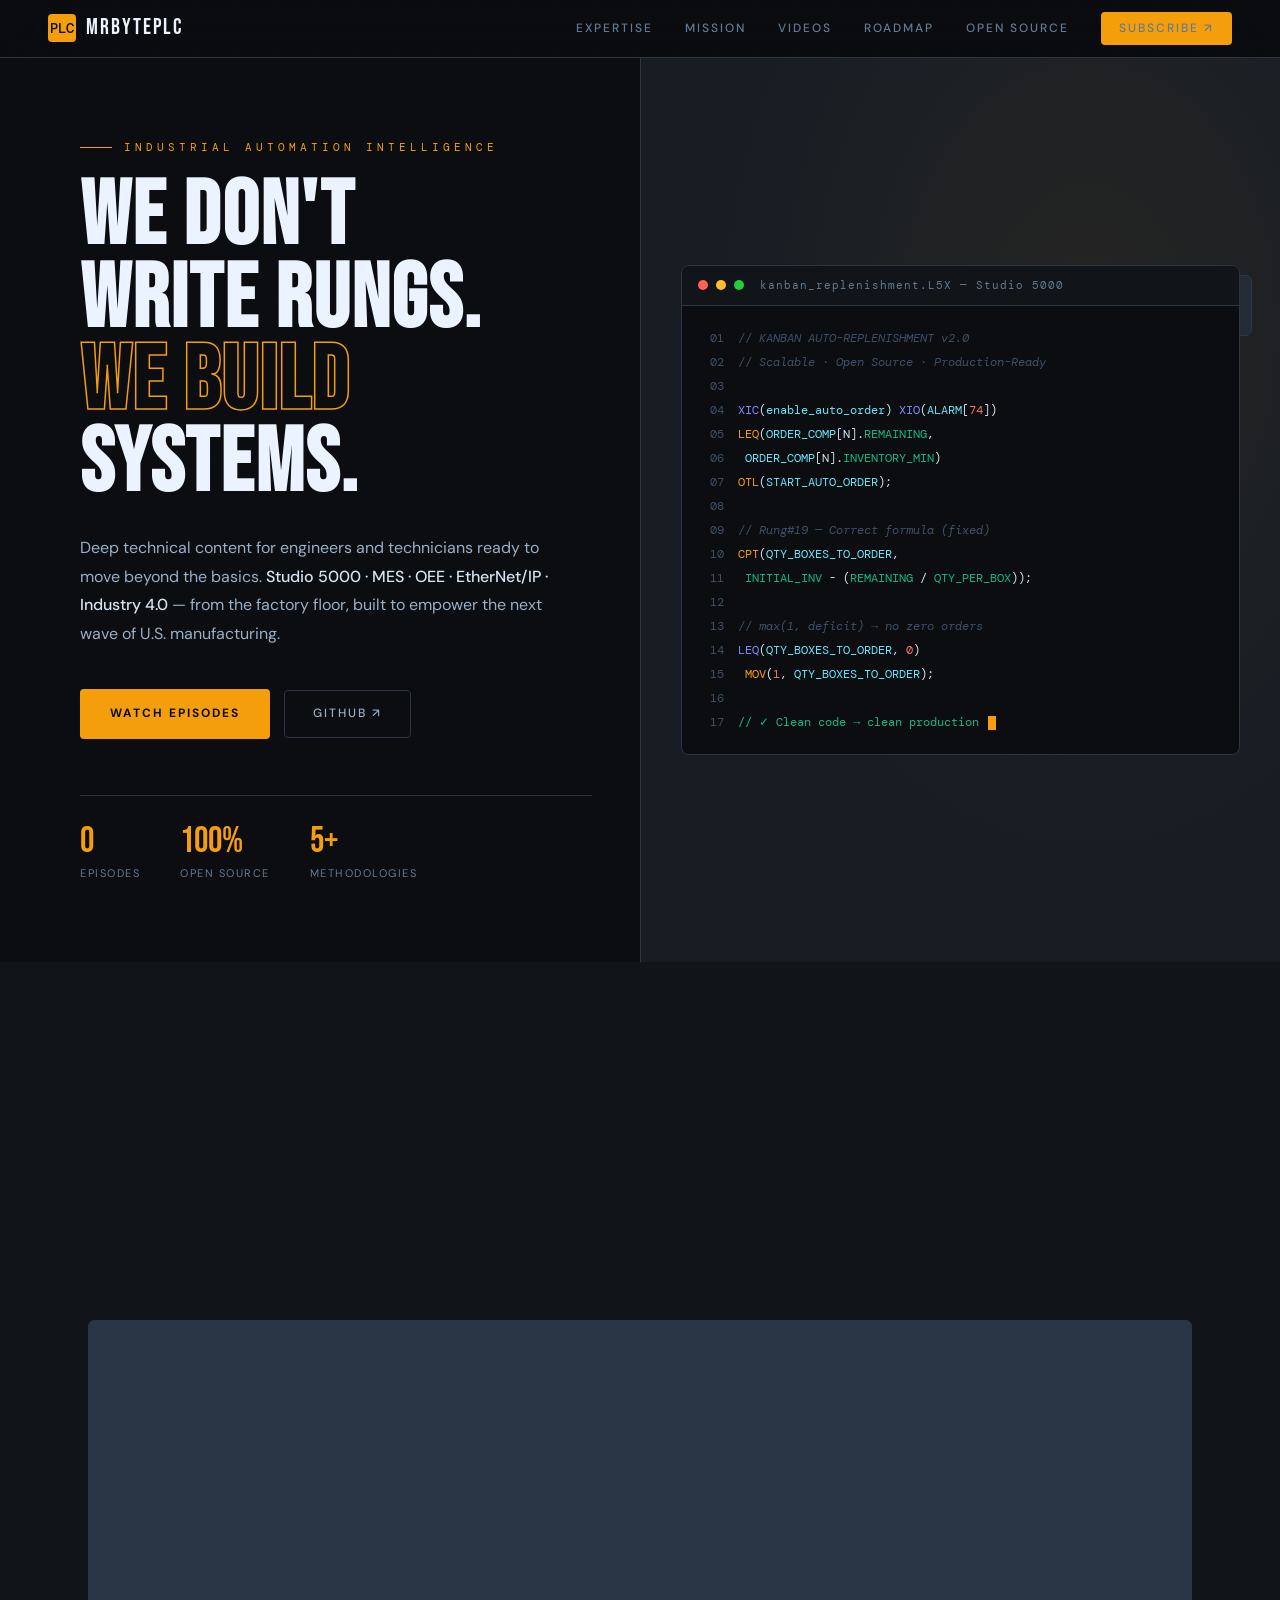
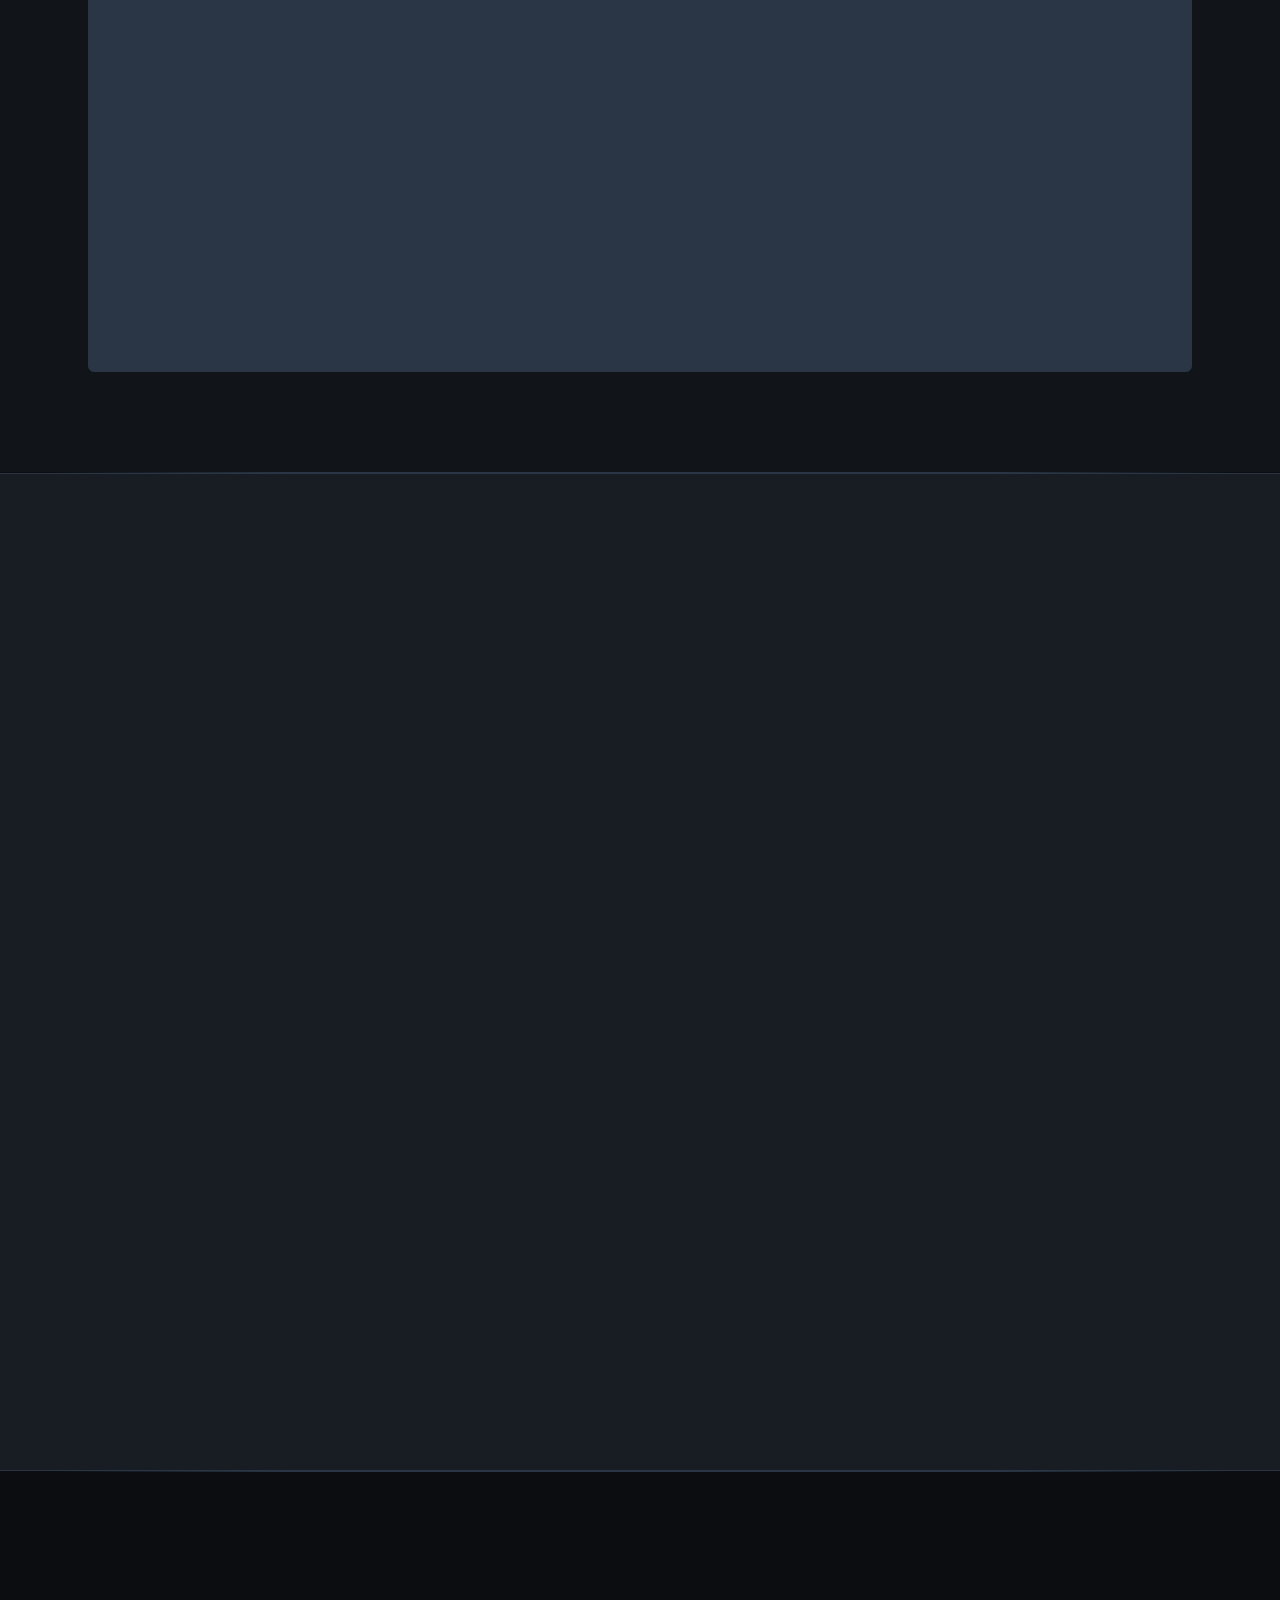
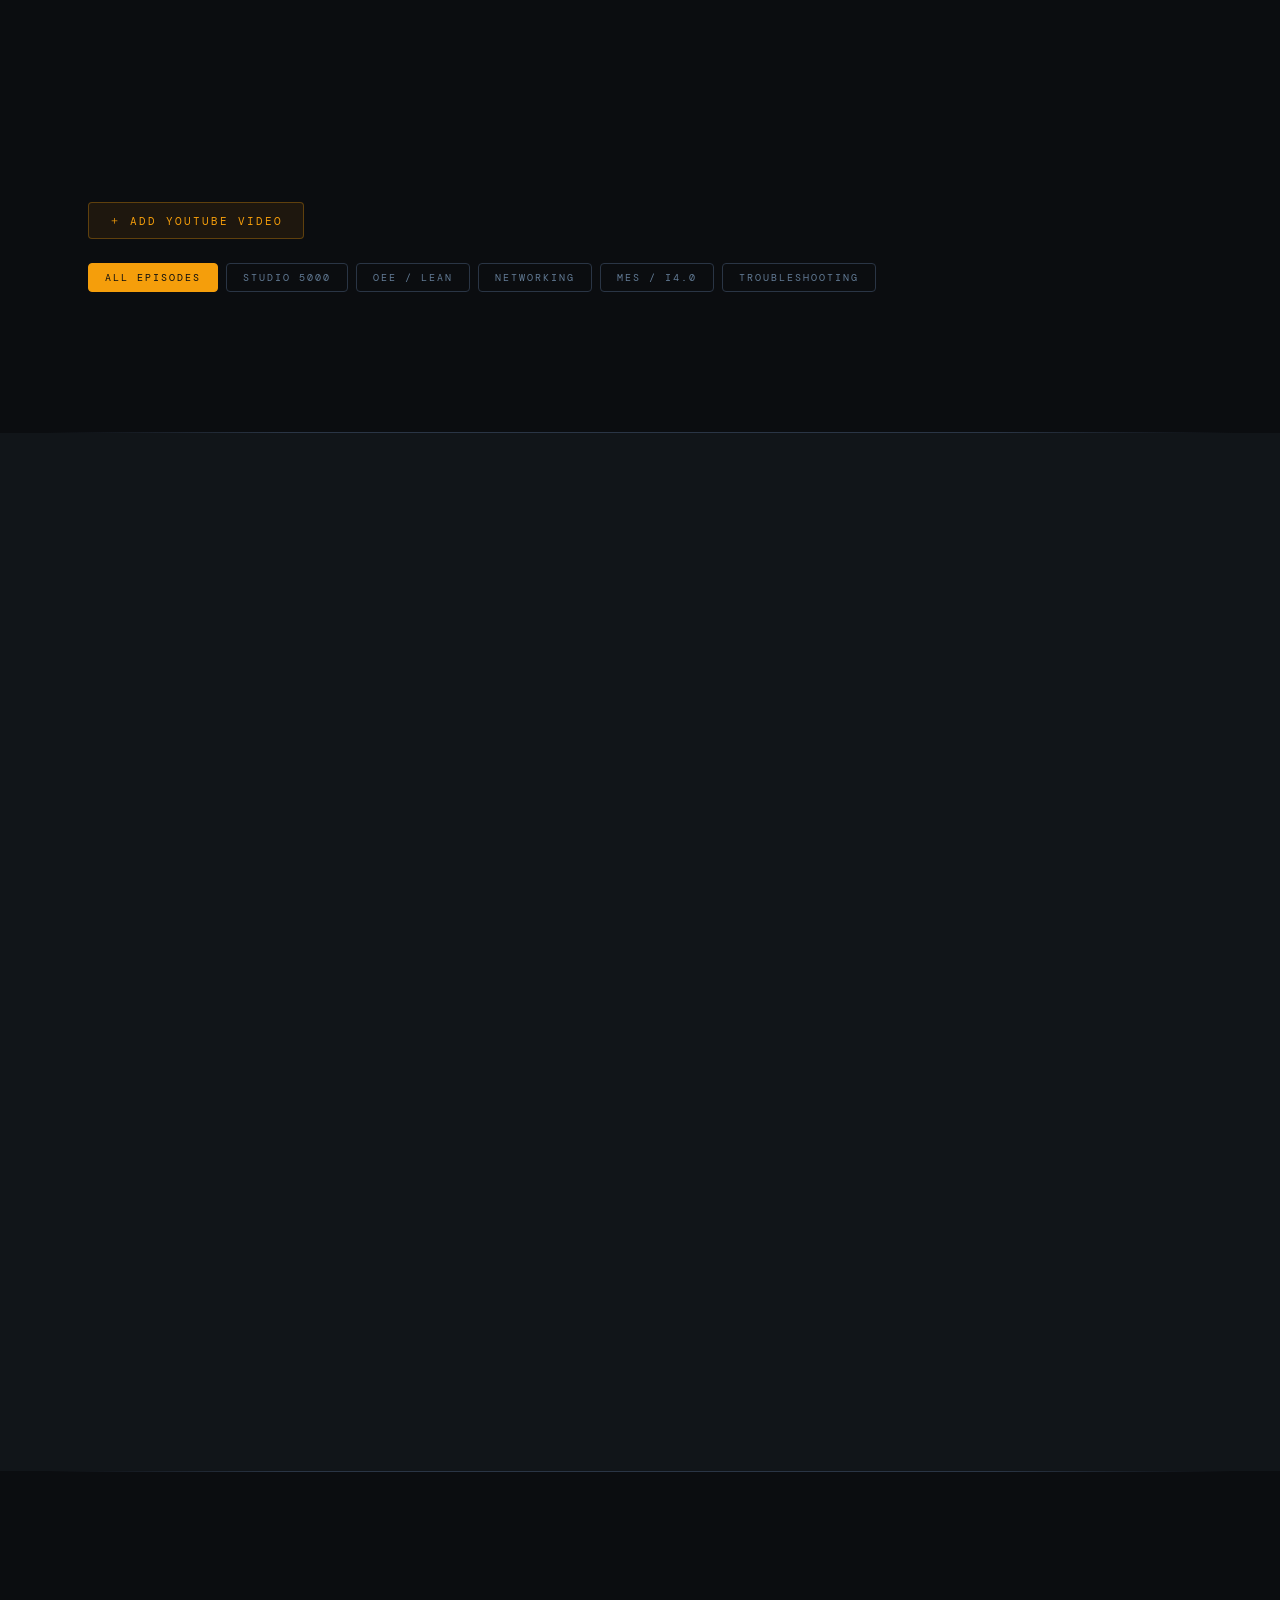
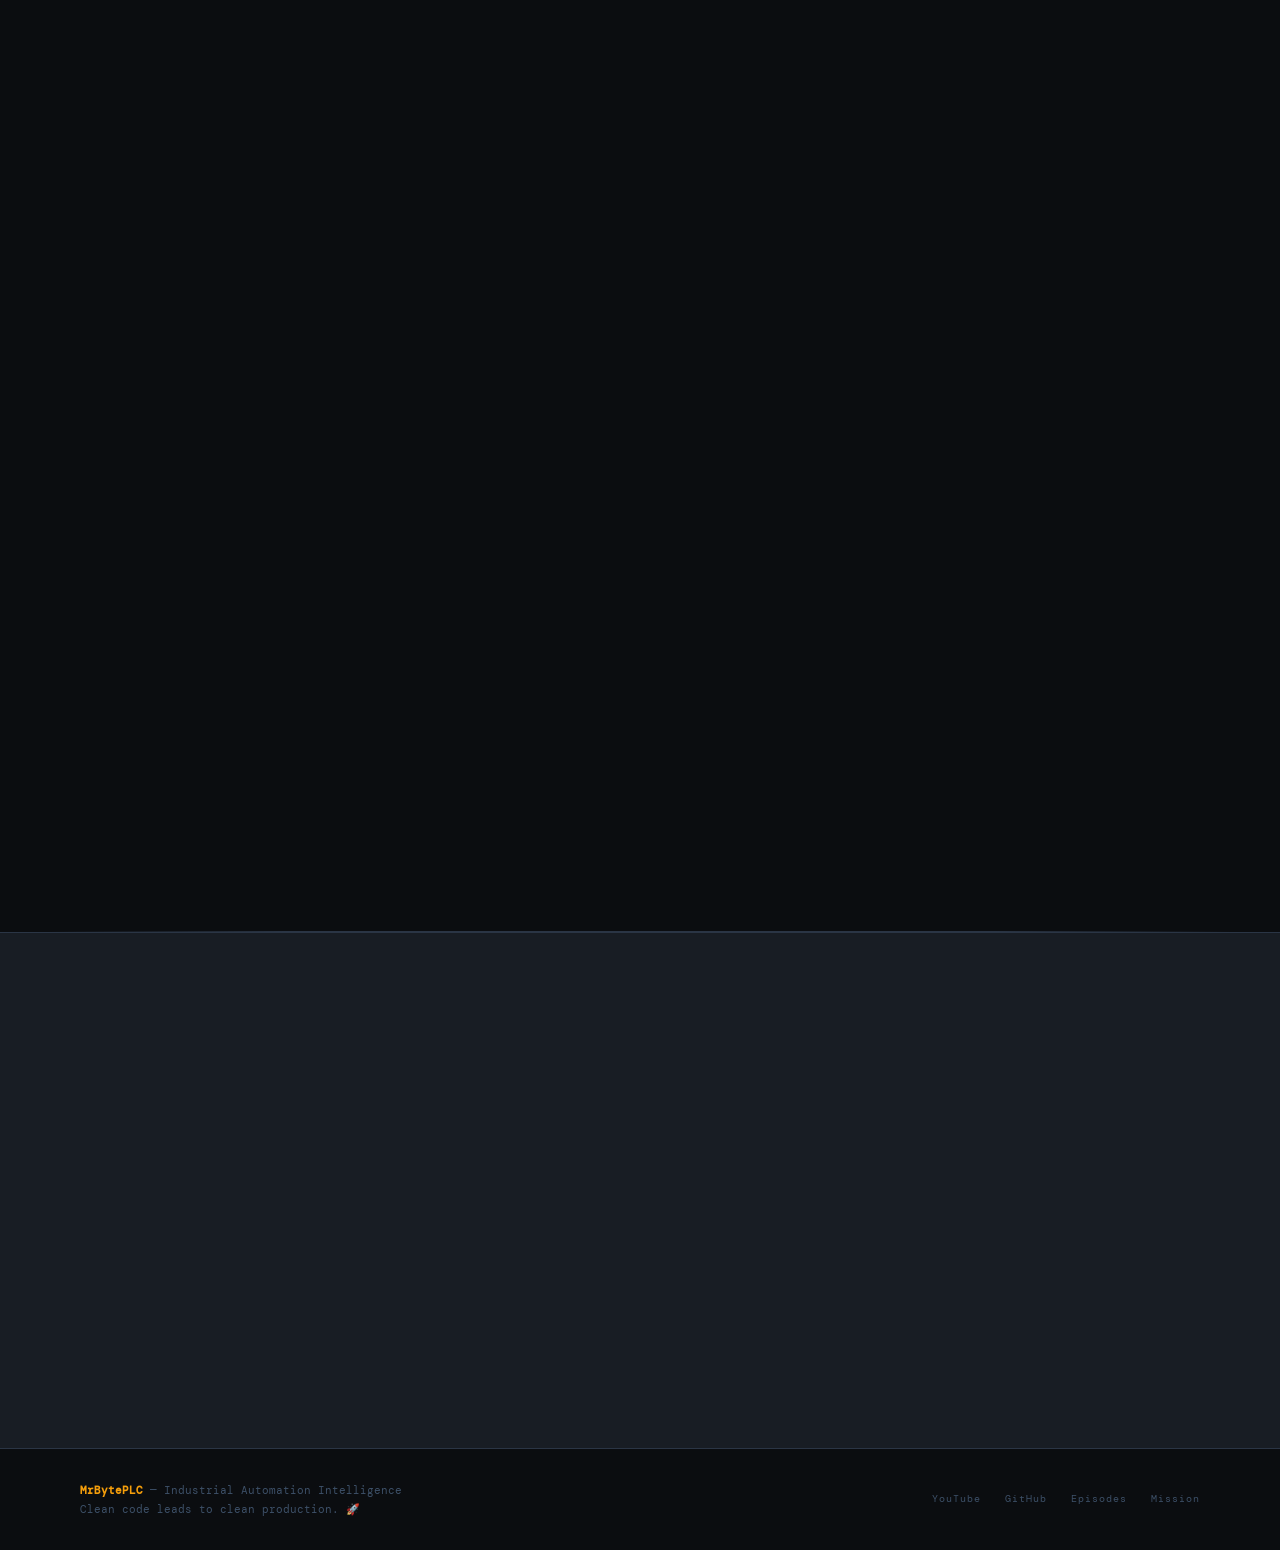
==== commit 213347d6: "Update index.html" ====
--- a/index.html
+++ b/index.html
@@ -307,7 +307,7 @@
 }
 
 /* ══════════════════════════════════
-   MISSION BAND — NIW IMPACT
+   MISSION  IMPACT
    ══════════════════════════════════ */
 #mission {
   background: var(--plate);
@@ -1084,9 +1084,11 @@
 
 // Sample seed videos
 let VIDEOS = JSON.parse(localStorage.getItem('mrbyte-videos') || 'null') || [
-  {id:'dQw4w9WgXcQ', title:'Studio 5000: Kanban Auto-Replenishment System — Full Build', desc:'Complete walkthrough of a production-ready Kanban replenishment program: flash-pulse counter architecture, operator delivery confirmation, and formula corrections for integer arithmetic.', cat:'studio', dur:'28:14', added:'2026-05-01'},
-  {id:'dQw4w9WgXcQ', title:'OEE from Scratch: No MES, No Budget, No Excuses', desc:'Build a real OEE tracking system in Studio 5000 using only a ControlLogix and a free HMI — deployed and running in under a day.', cat:'oee', dur:'22:47', added:'2026-04-15'},
-  {id:'dQw4w9WgXcQ', title:'EtherNet/IP Deep Dive: CIP Routing & Device Configuration', desc:'How EtherNet/IP actually works at the packet level — implicit vs explicit messaging, CIP routing through backplanes, and common configuration mistakes.', cat:'network', dur:'35:02', added:'2026-04-01'},
+  {id:'jfkpbsATlcg', title:'Open-Source MES Architecture for Small U.S. Manufacturers', desc:'This video presents an open-source MES architecture designed to support small and emerging manufacturing businesses in the United States. The project demonstrates how PLC integration, Python-based industrial applications, and low-cost digital technologies can help modernize production environments without requiring expensive enterprise software.', cat:'studio', dur:'1:45', added:'2026-05-01'},
+  {id:'ClFwQWB6Eeo', title:'Industry 4.0 for Small Manufacturers: PLC and Python Integration', desc:'Industry 4.0 technologies are often perceived as expensive and inaccessible for small manufacturers. This project demonstrates how PLC and Python integration can support affordable smart manufacturing solutions for small industrial operations.The goal is to encourage broader adoption of modern manufacturing technologies among small businesses and startups.
+', cat:'oee', dur:'1:46', added:'2026-04-15'},
+  {id:'HavnmXDztUs', title:'Scale Your Maintenance Operations: High-End Asset Management on a Startup Budget', desc:'Stop losing time to bureaucracy and start scaling your efficiency today.
+', cat:'network', dur:'35:02', added:'2026-04-01'},
 ];
 
 let currentFilter = 'all';
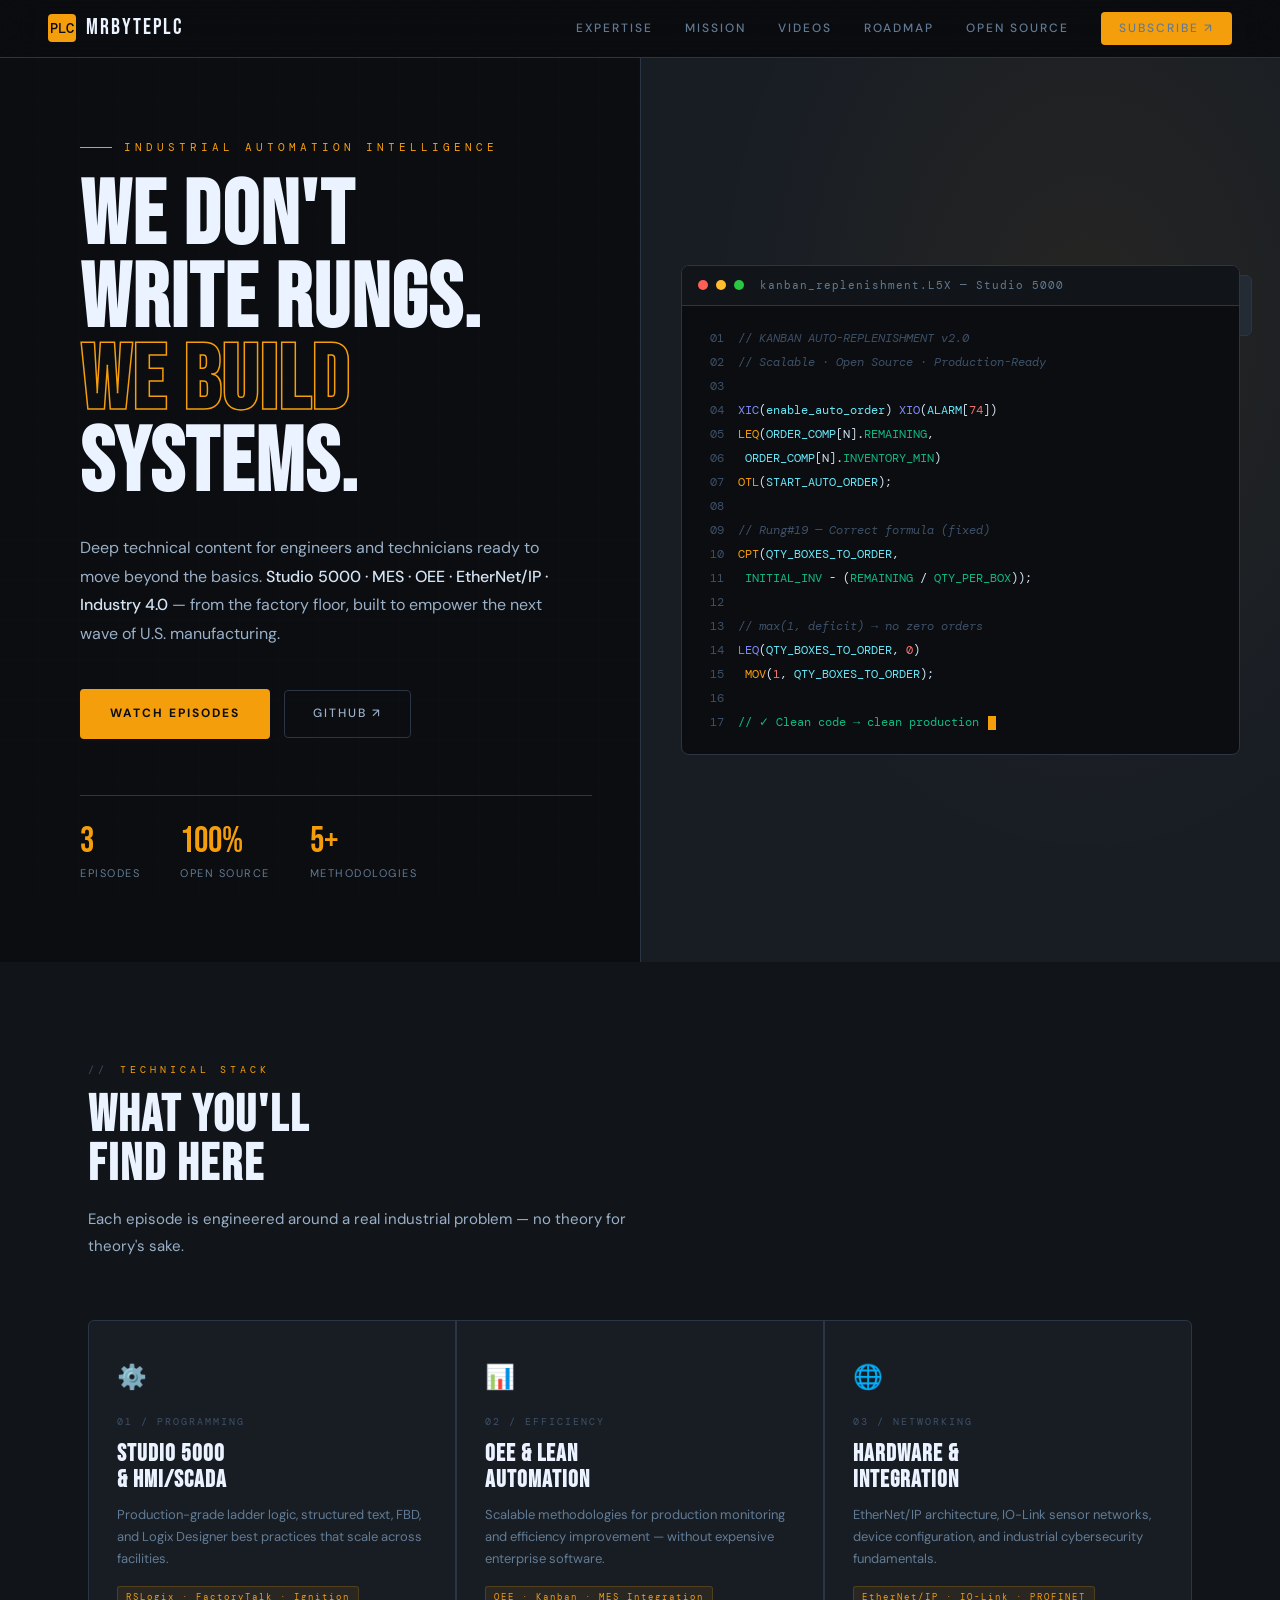
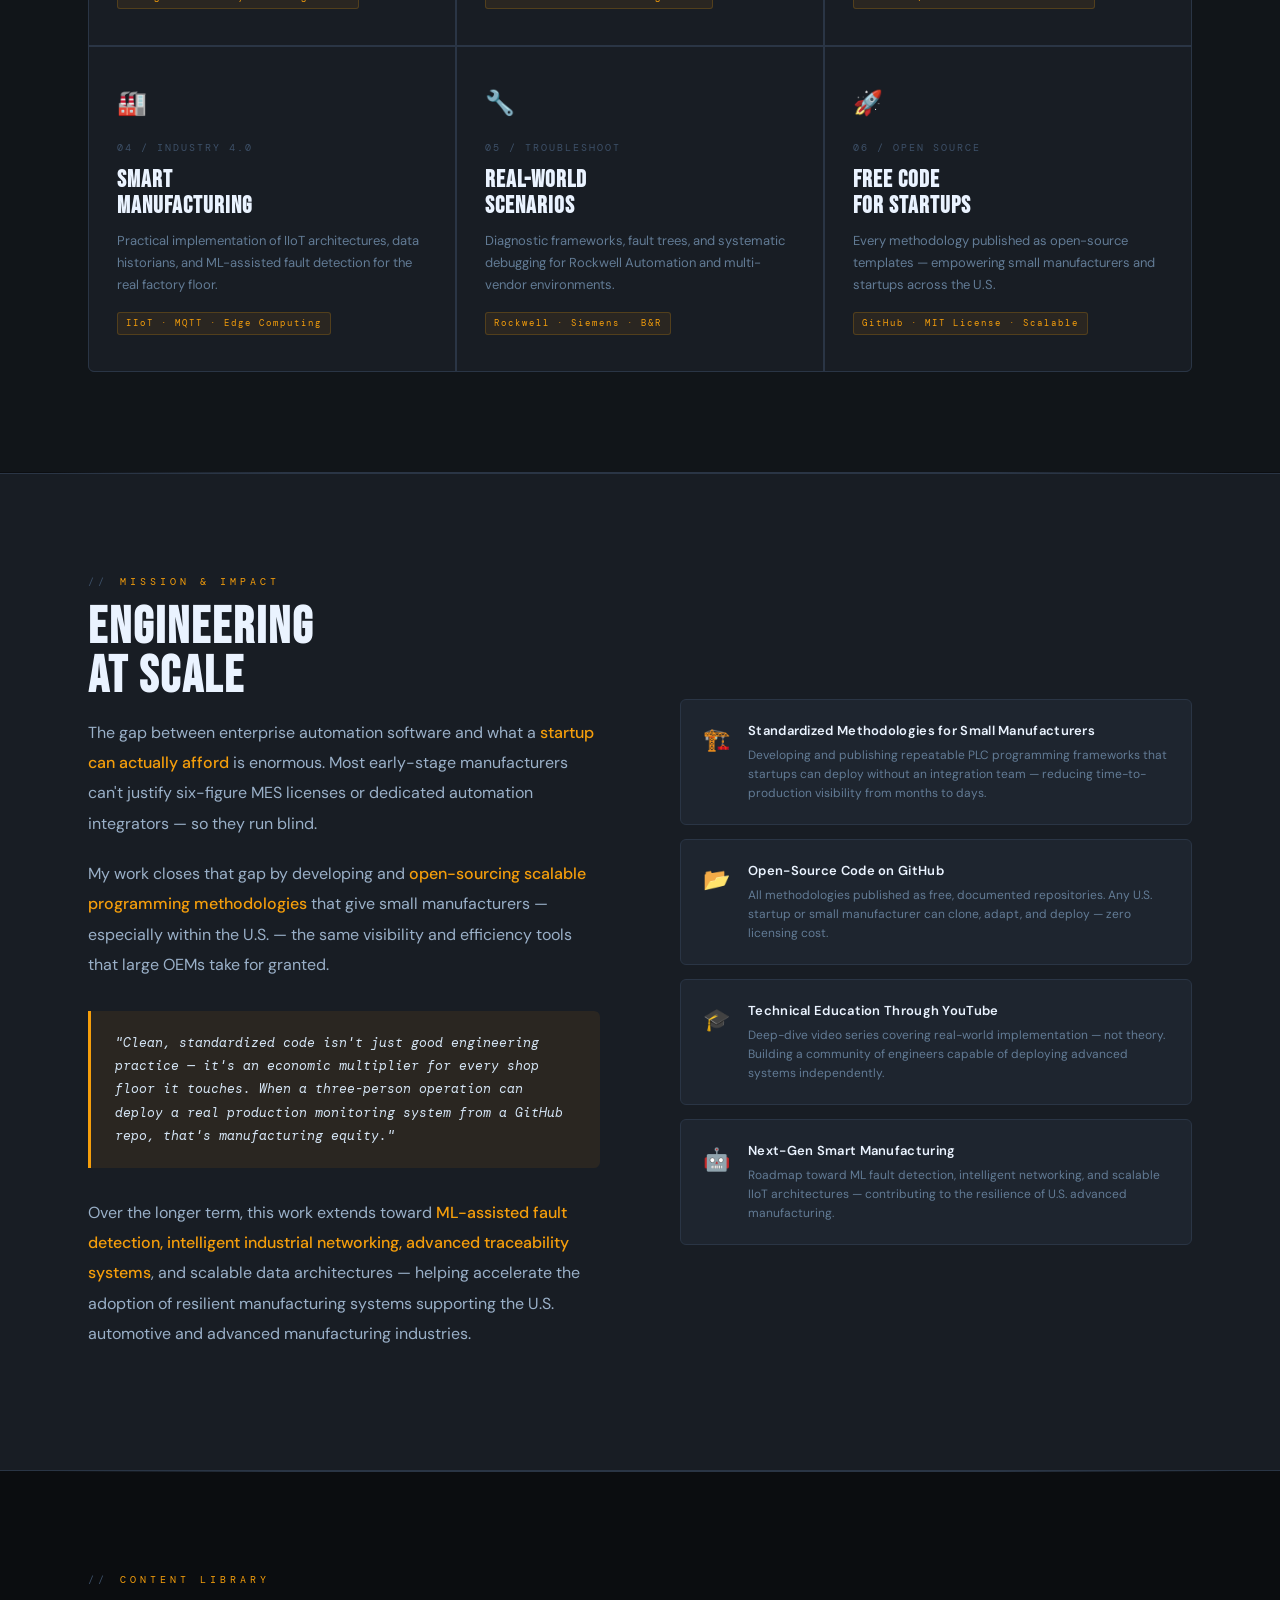
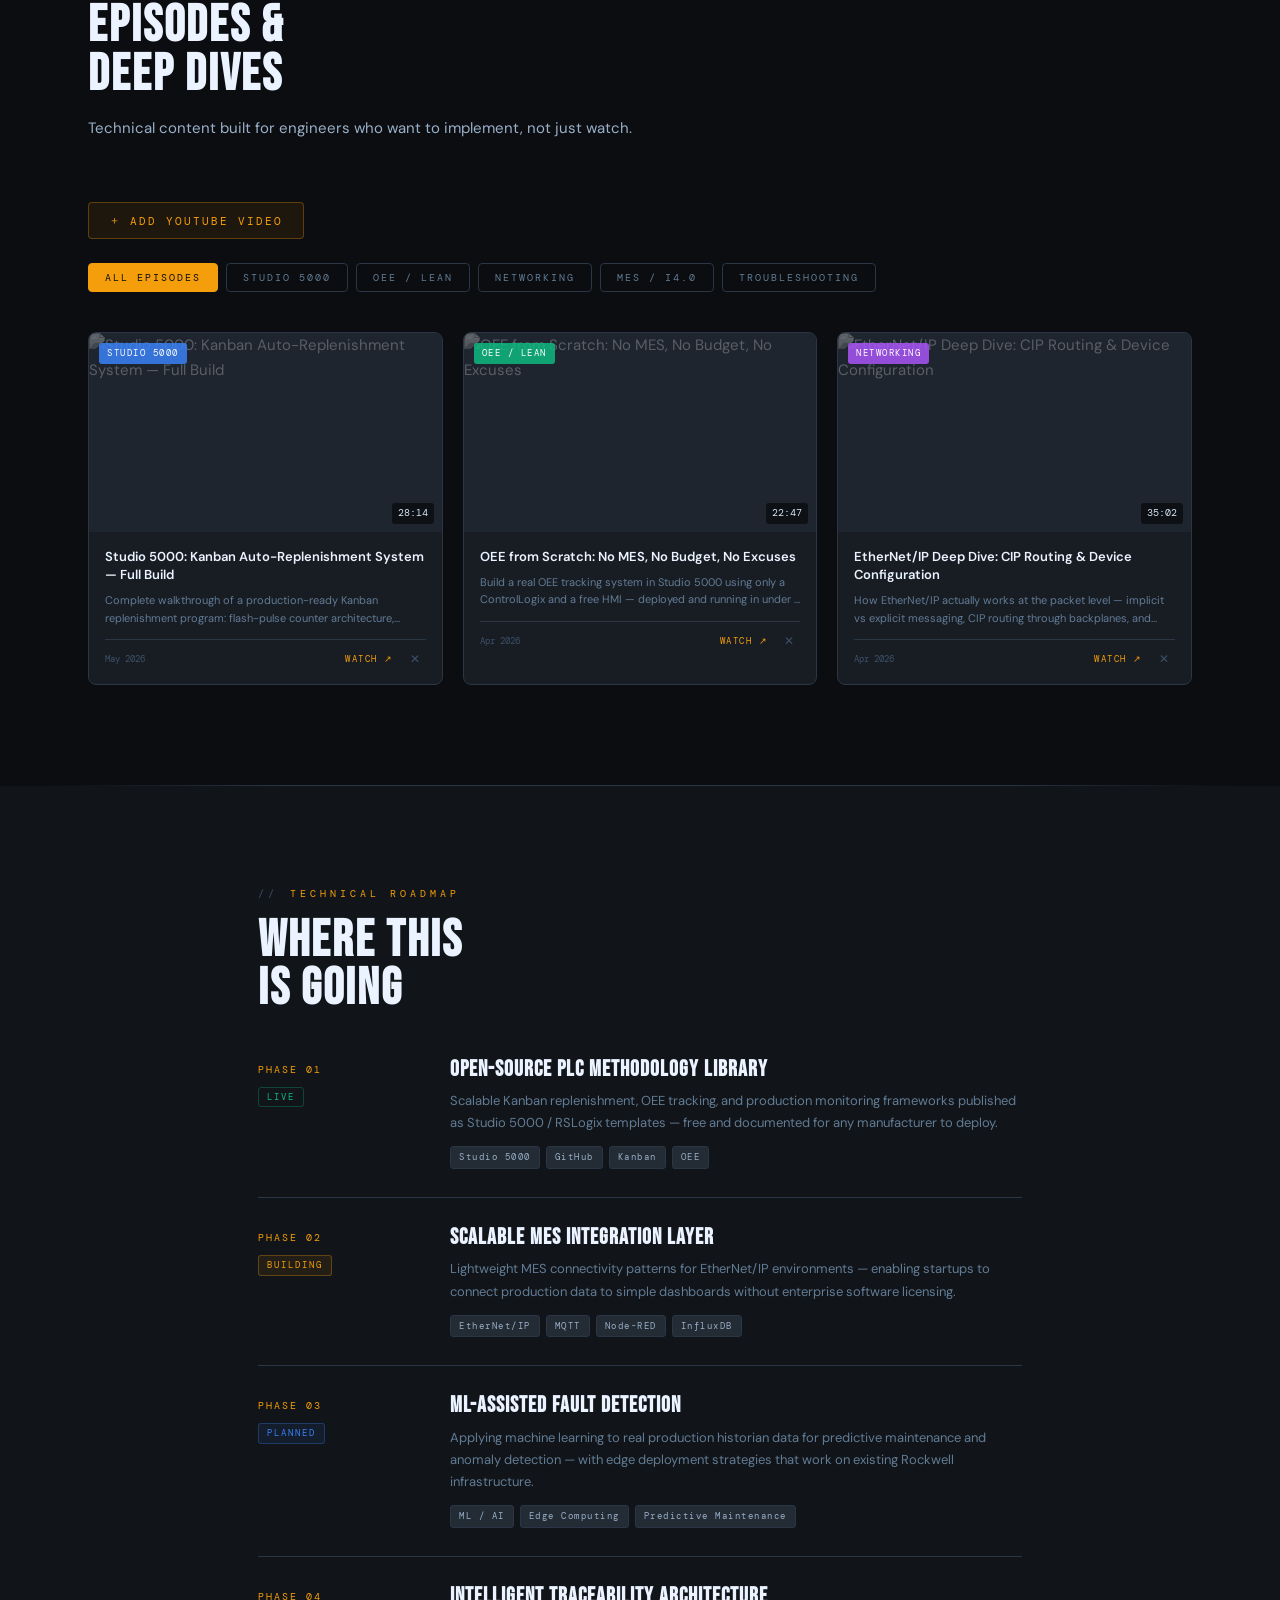
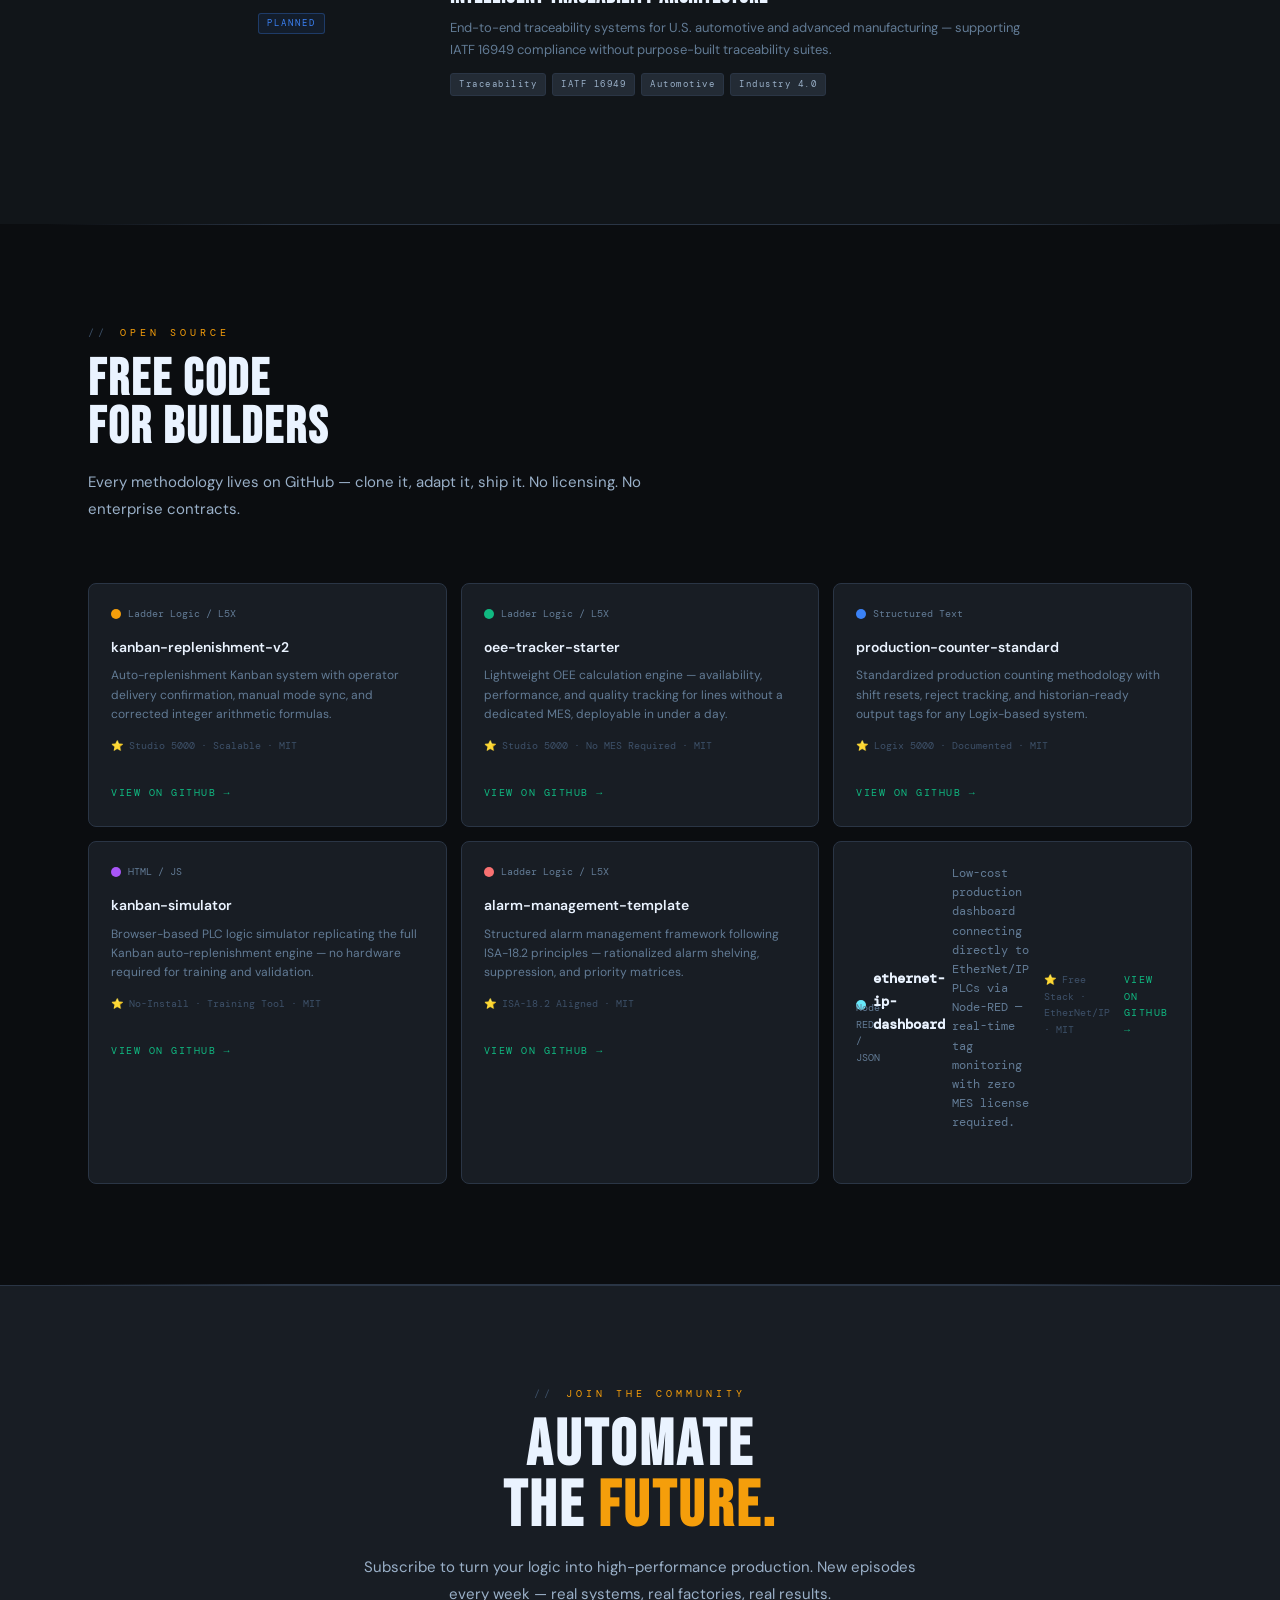
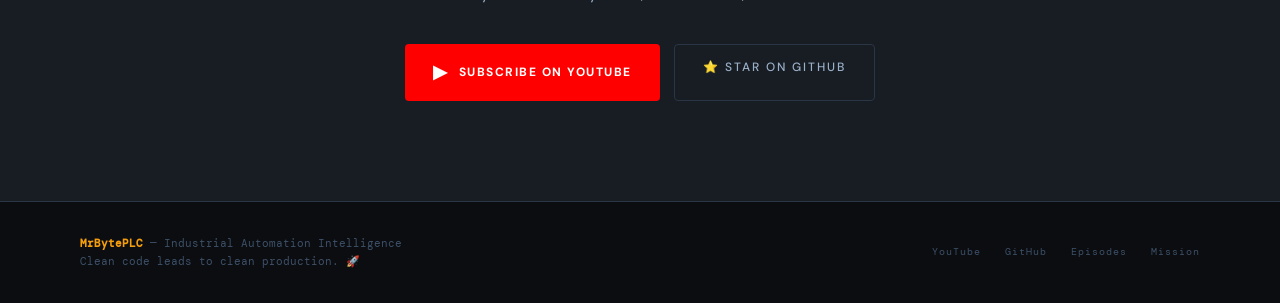
==== commit b92babaf: "Update index.html" ====
--- a/index.html
+++ b/index.html
@@ -307,7 +307,7 @@
 }
 
 /* ══════════════════════════════════
-   MISSION  IMPACT
+   MISSION BAND — NIW IMPACT
    ══════════════════════════════════ */
 #mission {
   background: var(--plate);
@@ -1084,11 +1084,9 @@
 
 // Sample seed videos
 let VIDEOS = JSON.parse(localStorage.getItem('mrbyte-videos') || 'null') || [
-  {id:'jfkpbsATlcg', title:'Open-Source MES Architecture for Small U.S. Manufacturers', desc:'This video presents an open-source MES architecture designed to support small and emerging manufacturing businesses in the United States. The project demonstrates how PLC integration, Python-based industrial applications, and low-cost digital technologies can help modernize production environments without requiring expensive enterprise software.', cat:'studio', dur:'1:45', added:'2026-05-01'},
-  {id:'ClFwQWB6Eeo', title:'Industry 4.0 for Small Manufacturers: PLC and Python Integration', desc:'Industry 4.0 technologies are often perceived as expensive and inaccessible for small manufacturers. This project demonstrates how PLC and Python integration can support affordable smart manufacturing solutions for small industrial operations.The goal is to encourage broader adoption of modern manufacturing technologies among small businesses and startups.
-', cat:'oee', dur:'1:46', added:'2026-04-15'},
-  {id:'HavnmXDztUs', title:'Scale Your Maintenance Operations: High-End Asset Management on a Startup Budget', desc:'Stop losing time to bureaucracy and start scaling your efficiency today.
-', cat:'network', dur:'35:02', added:'2026-04-01'},
+  {id:'HavnmXDztUs', title:'Studio 5000: Kanban Auto-Replenishment System — Full Build', desc:'Complete walkthrough of a production-ready Kanban replenishment program: flash-pulse counter architecture, operator delivery confirmation, and formula corrections for integer arithmetic.', cat:'studio', dur:'28:14', added:'2026-05-01'},
+  {id:'HavnmXDztUs', title:'OEE from Scratch: No MES, No Budget, No Excuses', desc:'Build a real OEE tracking system in Studio 5000 using only a ControlLogix and a free HMI — deployed and running in under a day.', cat:'oee', dur:'22:47', added:'2026-04-15'},
+  {id:'HavnmXDztUs', title:'EtherNet/IP Deep Dive: CIP Routing & Device Configuration', desc:'How EtherNet/IP actually works at the packet level — implicit vs explicit messaging, CIP routing through backplanes, and common configuration mistakes.', cat:'network', dur:'35:02', added:'2026-04-01'},
 ];
 
 let currentFilter = 'all';
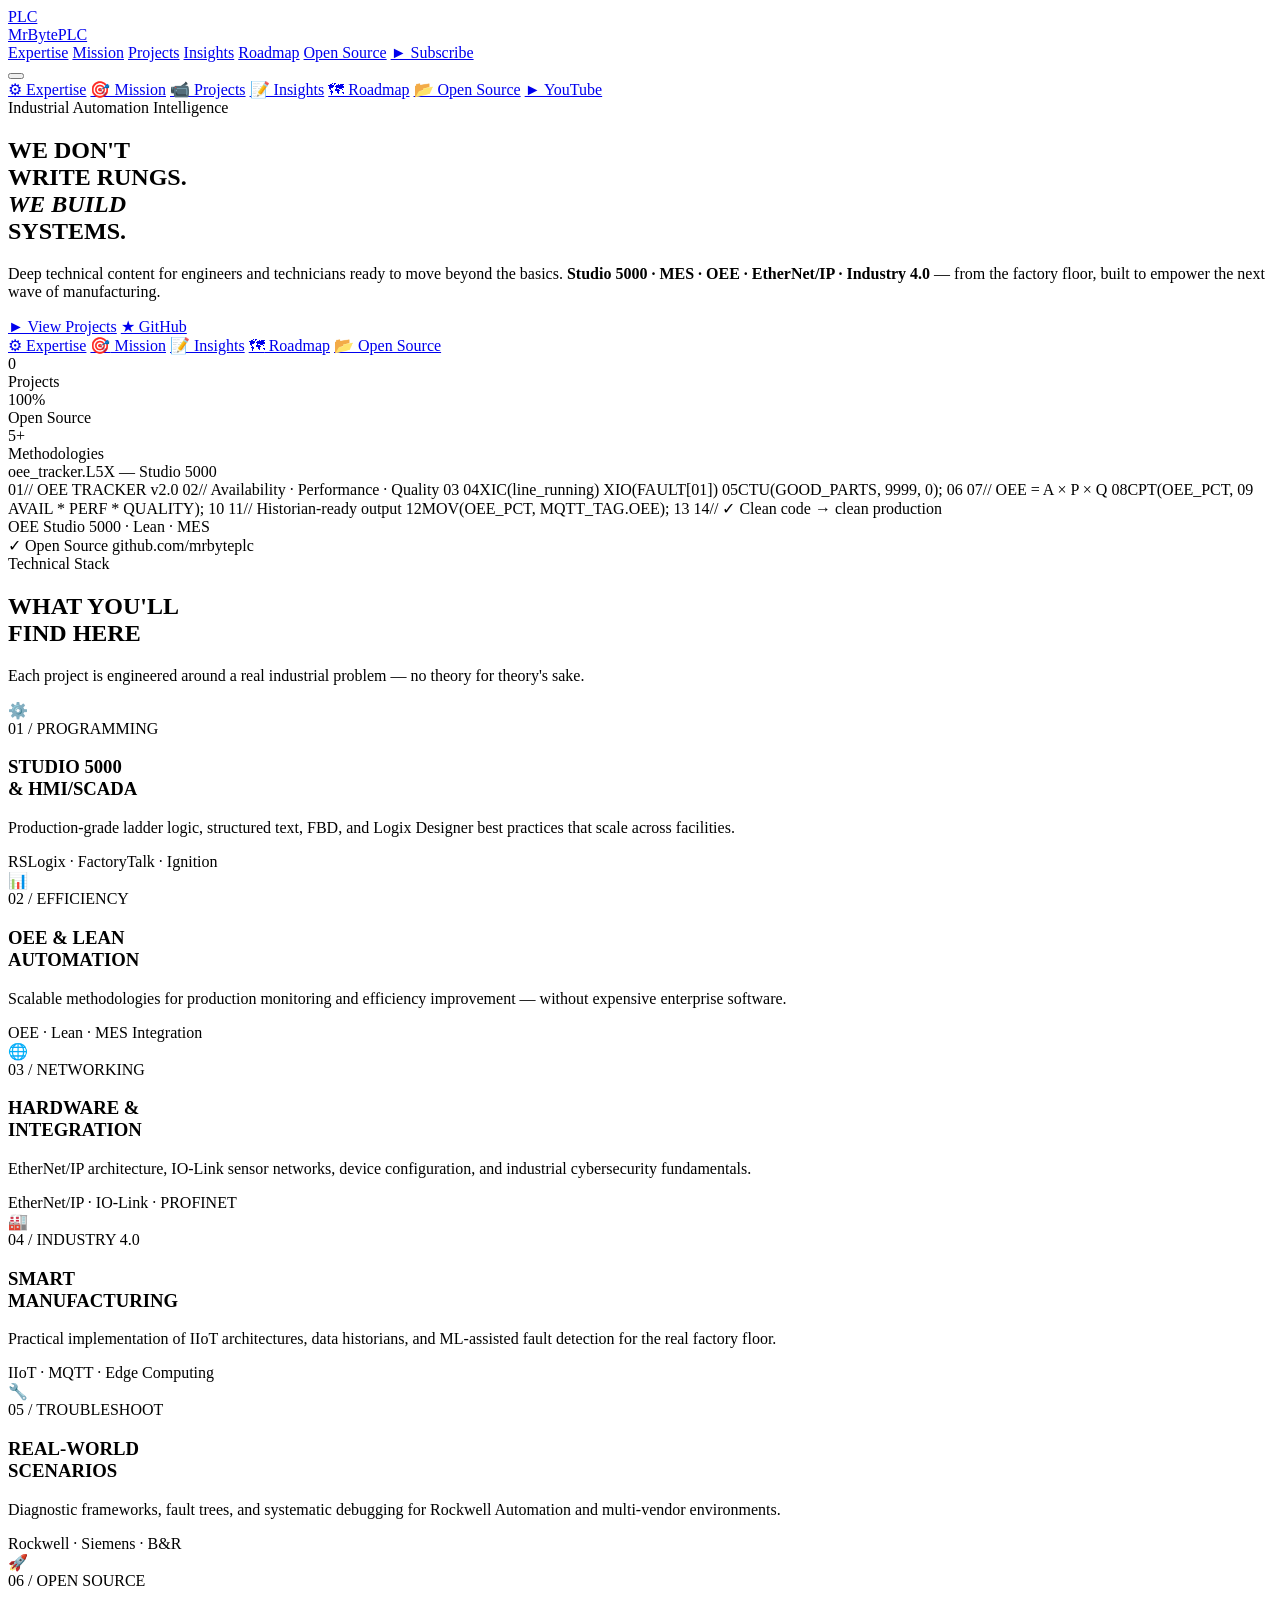
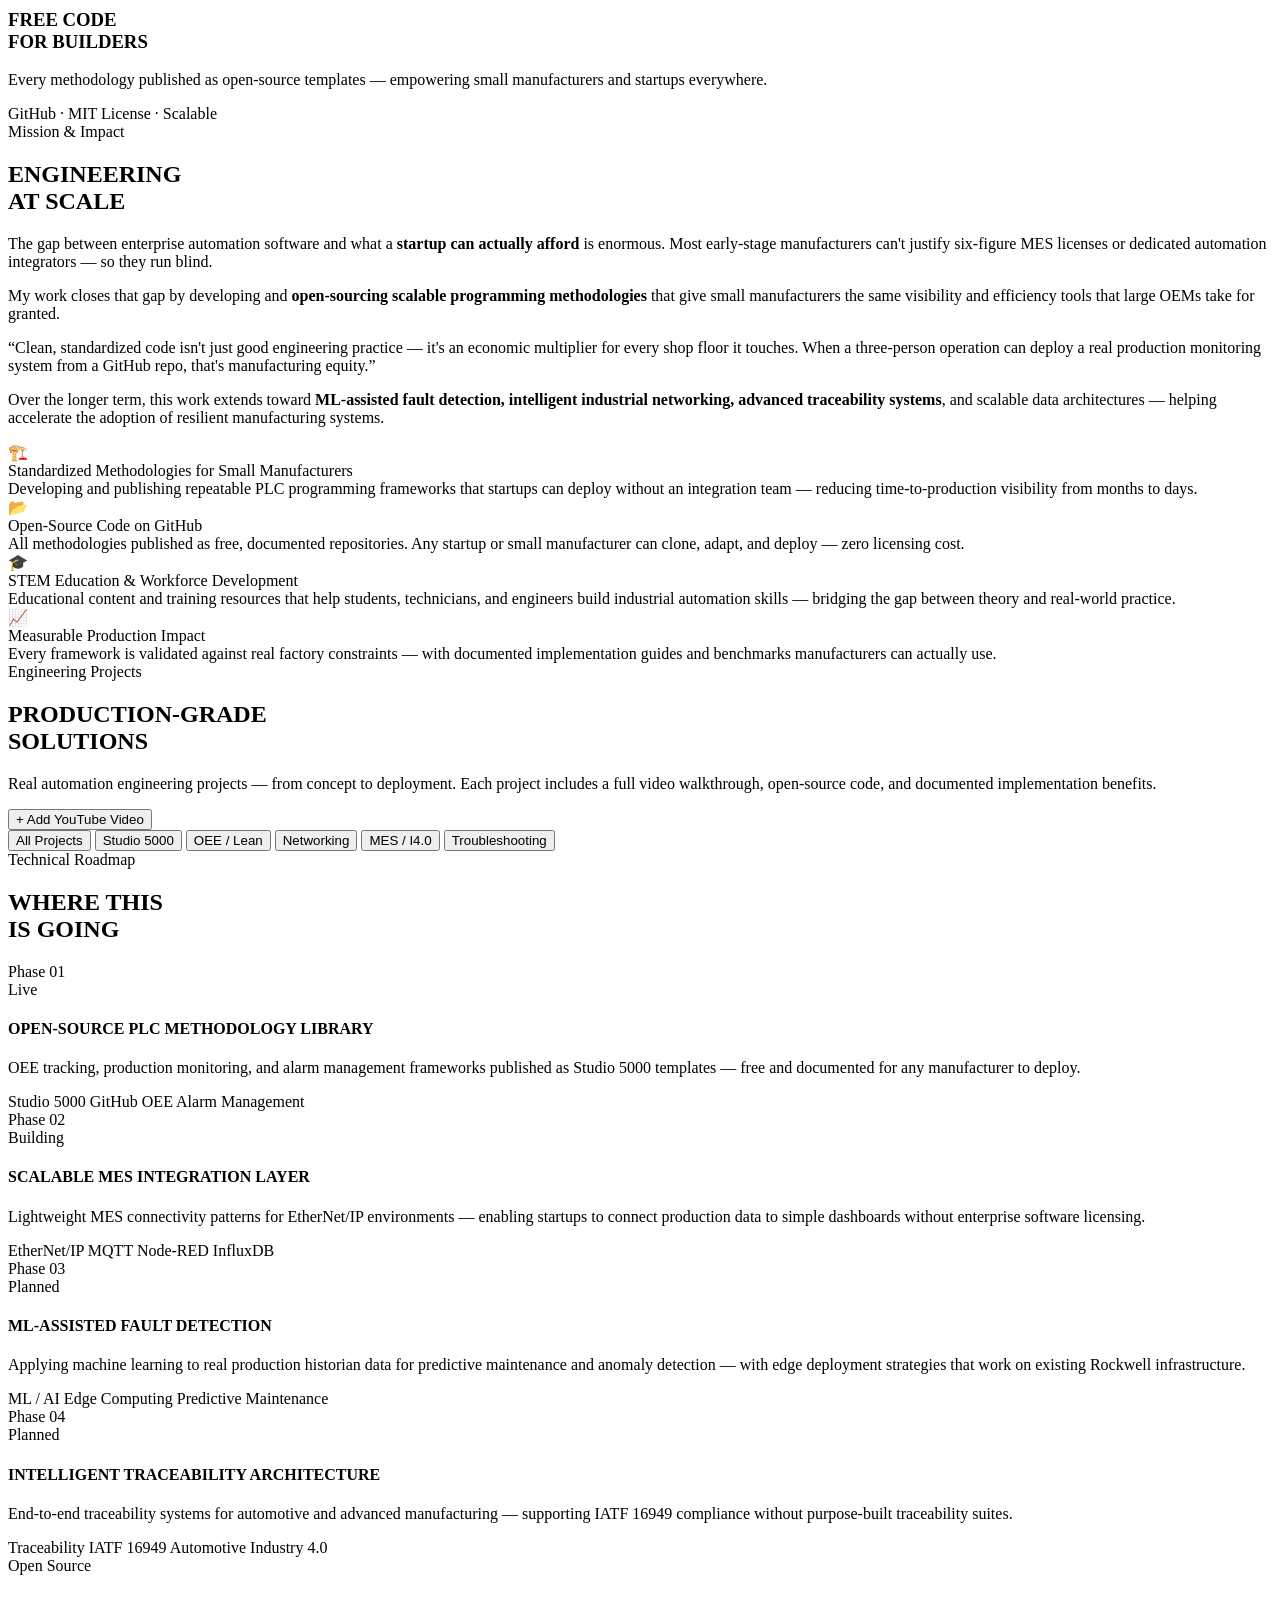
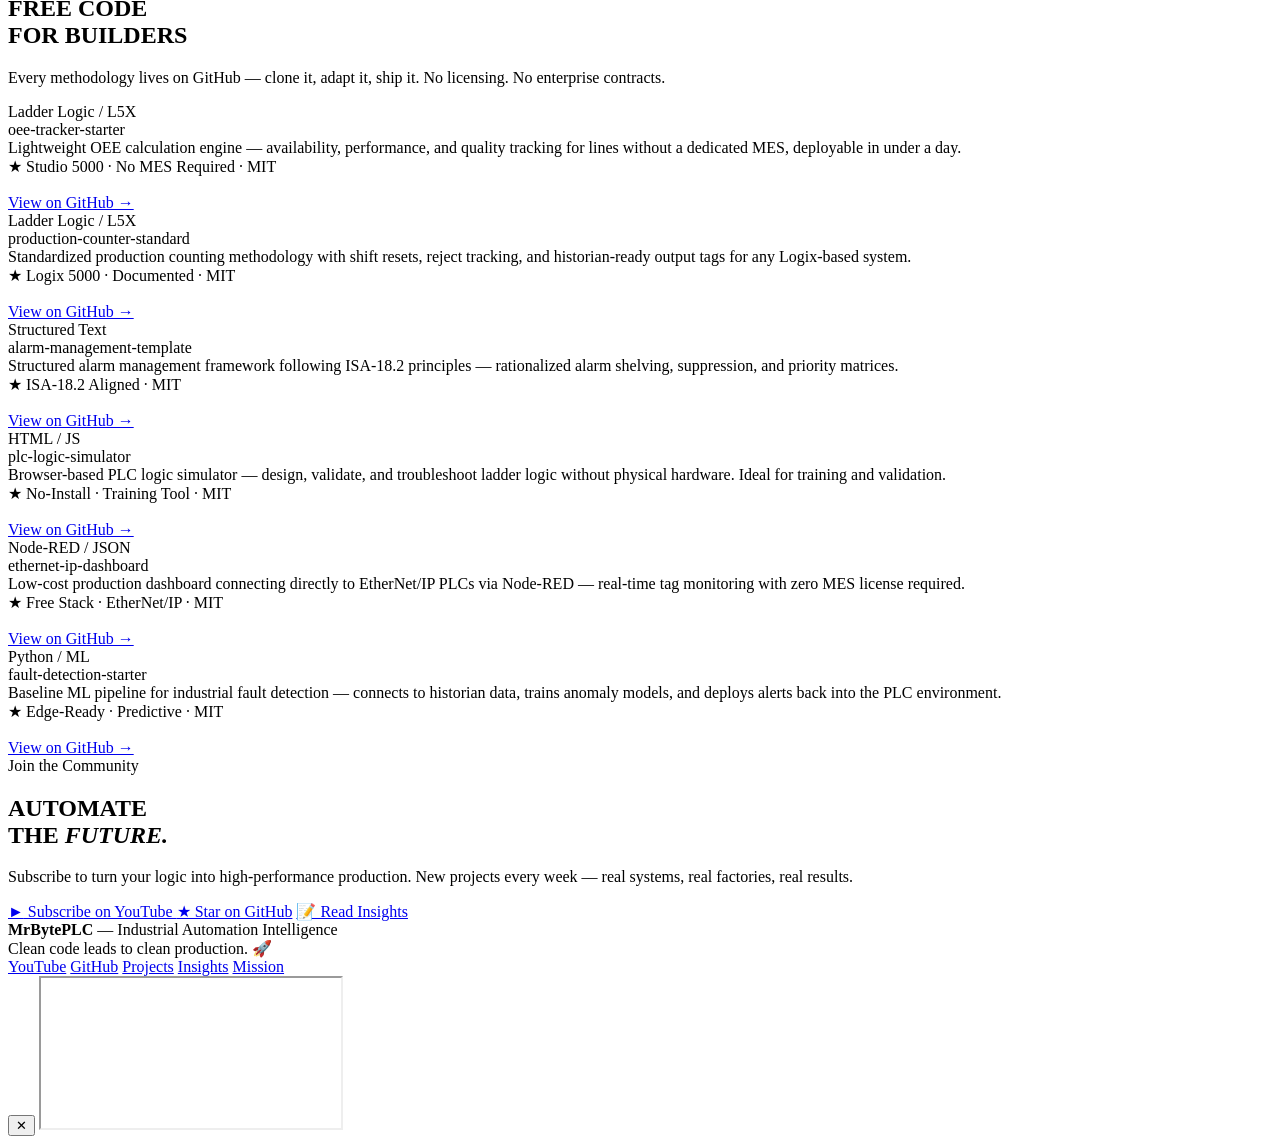
==== commit 0006fa91: "Add files via upload" ====
--- a/index.html
+++ b/index.html
@@ -3,691 +3,68 @@
 <head>
 <meta charset="UTF-8">
 <meta name="viewport" content="width=device-width, initial-scale=1.0">
-<title>MrBytePLC — Industrial Automation Intelligence</title>
-<link rel="preconnect" href="https://fonts.googleapis.com">
-<link href="https://fonts.googleapis.com/css2?family=Bebas+Neue&family=DM+Mono:ital,wght@0,300;0,400;0,500;1,300&family=DM+Sans:ital,opsz,wght@0,9..40,300;0,9..40,400;0,9..40,500;0,9..40,700;1,9..40,300&display=swap" rel="stylesheet">
-<style>
-/* ════════════════════════════════════════════════════
-   DESIGN DIRECTION: Industrial Editorial
-   Dark steel + molten amber accent + precision grid
-   Bebas Neue headers / DM Mono data / DM Sans body
-   Feels like: Automation Weekly meets The Economist
-   ════════════════════════════════════════════════════ */
-:root {
-  --ink:    #0b0d10;
-  --steel:  #111519;
-  --plate:  #181d24;
-  --seam:   #232b35;
-  --grid:   #1e252f;
-  --wire:   #2a3545;
-  --dim:    #3d5068;
-  --muted:  #627b95;
-  --body:   #9ab0c8;
-  --text:   #d4e4f4;
-  --bright: #eaf3ff;
-  --amber:  #f59e0b;
-  --amber2: #d97706;
-  --amberg: rgba(245,158,11,.08);
-  --green:  #10b981;
-  --greeng: rgba(16,185,129,.08);
-  --red:    #ef4444;
-  --blue:   #3b82f6;
-  --blueg:  rgba(59,130,246,.08);
-  --mono: 'DM Mono', monospace;
-  --sans: 'DM Sans', sans-serif;
-  --display: 'Bebas Neue', sans-serif;
-}
-
-*, *::before, *::after { box-sizing: border-box; margin: 0; padding: 0; }
-html { scroll-behavior: smooth; }
-
-body {
-  background: var(--ink);
-  color: var(--text);
-  font-family: var(--sans);
-  font-size: 15px;
-  line-height: 1.65;
-  overflow-x: hidden;
-}
-
-/* ── Scrollbar ── */
-::-webkit-scrollbar { width: 4px; }
-::-webkit-scrollbar-track { background: var(--steel); }
-::-webkit-scrollbar-thumb { background: var(--amber); border-radius: 2px; }
-
-/* ══════════════════════════════════
-   BACKGROUND TEXTURE
-   ══════════════════════════════════ */
-body::before {
-  content: '';
-  position: fixed; inset: 0;
-  background-image:
-    repeating-linear-gradient(0deg, transparent, transparent 39px, rgba(255,255,255,.018) 40px),
-    repeating-linear-gradient(90deg, transparent, transparent 39px, rgba(255,255,255,.018) 40px);
-  pointer-events: none; z-index: 0;
-}
-
-/* ══════════════════════════════════
-   NAV
-   ══════════════════════════════════ */
-nav {
-  position: fixed; top: 0; left: 0; right: 0; z-index: 100;
-  background: rgba(11,13,16,.92);
-  backdrop-filter: blur(20px);
-  border-bottom: 1px solid var(--wire);
-  padding: 0 48px;
-  display: flex; align-items: center; justify-content: space-between;
-  height: 58px;
-}
-.nav-logo {
-  font-family: var(--display);
-  font-size: 22px;
-  letter-spacing: 2px;
-  color: var(--bright);
-  text-decoration: none;
-  display: flex; align-items: center; gap: 10px;
-}
-.nav-logo .logo-icon {
-  width: 28px; height: 28px;
-  background: var(--amber);
-  border-radius: 4px;
-  display: flex; align-items: center; justify-content: center;
-  font-size: 14px; font-family: var(--mono); font-weight: 500;
-  color: var(--ink); letter-spacing: 0;
-}
-.nav-links { display: flex; gap: 32px; align-items: center; }
-.nav-links a {
-  color: var(--muted); text-decoration: none; font-size: 12px;
-  font-weight: 500; letter-spacing: 2px; text-transform: uppercase;
-  transition: color .2s;
-}
-.nav-links a:hover { color: var(--amber); }
-.nav-cta {
-  background: var(--amber); color: var(--ink);
-  padding: 7px 18px; border-radius: 4px;
-  font-size: 11px; font-weight: 700; letter-spacing: 1.5px;
-  text-transform: uppercase; text-decoration: none;
-  transition: background .2s;
-}
-.nav-cta:hover { background: var(--amber2); color: var(--ink) !important; }
-
-/* ══════════════════════════════════
-   HERO
-   ══════════════════════════════════ */
-.hero {
-  min-height: 100vh;
-  display: grid;
-  grid-template-columns: 1fr 1fr;
-  padding-top: 58px;
-  position: relative;
-  overflow: hidden;
-}
-.hero-left {
-  padding: 80px 48px 80px 80px;
-  display: flex; flex-direction: column; justify-content: center;
-  position: relative; z-index: 2;
-}
-.hero-eyebrow {
-  font-family: var(--mono); font-size: 11px; font-weight: 400;
-  color: var(--amber); letter-spacing: 4px; text-transform: uppercase;
-  margin-bottom: 20px;
-  display: flex; align-items: center; gap: 12px;
-}
-.hero-eyebrow::before {
-  content: ''; display: block; width: 32px; height: 1px; background: var(--amber);
-}
-.hero-h1 {
-  font-family: var(--display);
-  font-size: clamp(68px, 7vw, 108px);
-  line-height: .92;
-  letter-spacing: 2px;
-  color: var(--bright);
-  margin-bottom: 28px;
-}
-.hero-h1 em {
-  font-style: normal;
-  -webkit-text-stroke: 1.5px var(--amber);
-  color: transparent;
-}
-.hero-body {
-  font-size: 16px; color: var(--body); line-height: 1.8;
-  max-width: 480px; margin-bottom: 40px;
-}
-.hero-body strong { color: var(--text); font-weight: 500; }
-.hero-actions { display: flex; gap: 14px; align-items: center; flex-wrap: wrap; }
-.btn-primary {
-  background: var(--amber); color: var(--ink);
-  padding: 13px 28px; border-radius: 4px; font-weight: 700;
-  font-size: 12px; letter-spacing: 2px; text-transform: uppercase;
-  text-decoration: none; transition: all .2s;
-  border: 2px solid var(--amber);
-}
-.btn-primary:hover { background: transparent; color: var(--amber); }
-.btn-ghost {
-  border: 1px solid var(--wire); color: var(--body);
-  padding: 13px 28px; border-radius: 4px; font-weight: 500;
-  font-size: 12px; letter-spacing: 2px; text-transform: uppercase;
-  text-decoration: none; transition: all .2s;
-}
-.btn-ghost:hover { border-color: var(--amber); color: var(--amber); }
-
-/* Hero stats bar */
-.hero-stats {
-  display: flex; gap: 40px; margin-top: 56px;
-  padding-top: 28px; border-top: 1px solid var(--wire);
-}
-.hstat-n { font-family: var(--display); font-size: 36px; color: var(--amber); line-height: 1; }
-.hstat-l { font-size: 11px; color: var(--muted); letter-spacing: 1.5px; text-transform: uppercase; margin-top: 4px; }
-
-/* Hero right — code terminal */
-.hero-right {
-  background: var(--plate);
-  border-left: 1px solid var(--wire);
-  display: flex; flex-direction: column; justify-content: center;
-  padding: 60px 40px;
-  position: relative; overflow: hidden;
-}
-.hero-right::before {
-  content: '';
-  position: absolute; inset: 0;
-  background: radial-gradient(ellipse at 70% 30%, rgba(245,158,11,.06) 0%, transparent 60%);
-}
-.terminal {
-  background: var(--ink);
-  border: 1px solid var(--wire);
-  border-radius: 8px;
-  overflow: hidden;
-  position: relative; z-index: 1;
-  font-family: var(--mono);
-  font-size: 12px;
-}
-.terminal-bar {
-  background: var(--steel);
-  border-bottom: 1px solid var(--wire);
-  padding: 10px 16px;
-  display: flex; align-items: center; gap: 8px;
-}
-.tb-dot { width: 10px; height: 10px; border-radius: 50%; }
-.tb-dot.r { background: #ff5f57; }
-.tb-dot.y { background: #ffbd2e; }
-.tb-dot.g { background: #28c840; }
-.tb-title { font-size: 11px; color: var(--muted); margin-left: 8px; letter-spacing: 1px; }
-.terminal-body { padding: 20px; line-height: 2; }
-.tl { display: block; }
-.tl-ln { color: var(--dim); user-select: none; display: inline-block; width: 22px; text-align: right; margin-right: 14px; }
-.tl-cmt { color: var(--dim); font-style: italic; }
-.tl-kw  { color: #818cf8; }
-.tl-fn  { color: var(--amber); }
-.tl-str { color: var(--green); }
-.tl-num { color: #f87171; }
-.tl-tag { color: #67e8f9; }
-.tl-ok  { color: var(--green); }
-.cursor {
-  display: inline-block; width: 8px; height: 14px;
-  background: var(--amber); vertical-align: middle; margin-left: 2px;
-  animation: blink 1s step-end infinite;
-}
-@keyframes blink { 0%,100%{opacity:1} 50%{opacity:0} }
-
-/* Floating badges */
-.badge-float {
-  position: absolute; background: var(--seam);
-  border: 1px solid var(--wire); border-radius: 6px;
-  padding: 8px 12px; font-family: var(--mono); font-size: 10px;
-  color: var(--body); letter-spacing: .5px;
-}
-.bf1 { top: 24%; right: 28px; animation: fbob 4s ease-in-out infinite; }
-.bf2 { bottom: 28%; right: 40px; animation: fbob 5s ease-in-out infinite .5s; }
-@keyframes fbob { 0%,100%{transform:translateY(0)} 50%{transform:translateY(-6px)} }
-.bf-val { font-size: 16px; font-weight: 600; color: var(--green); display: block; }
-
-/* ══════════════════════════════════
-   SECTION STRUCTURE
-   ══════════════════════════════════ */
-section { position: relative; z-index: 1; }
-.section-inner { max-width: 1200px; margin: 0 auto; padding: 100px 48px; }
-.section-inner.narrow { max-width: 860px; }
-
-.section-eyebrow {
-  font-family: var(--mono); font-size: 10px; color: var(--amber);
-  letter-spacing: 4px; text-transform: uppercase;
-  margin-bottom: 14px; display: flex; align-items: center; gap: 12px;
-}
-.section-eyebrow::before { content: '//'; color: var(--dim); }
-
-.section-h2 {
-  font-family: var(--display); font-size: clamp(42px, 4vw, 64px);
-  letter-spacing: 2px; line-height: .95;
-  color: var(--bright); margin-bottom: 16px;
-}
-.section-sub {
-  font-size: 15px; color: var(--body); max-width: 580px;
-  line-height: 1.8; margin-bottom: 60px;
-}
-
-/* Divider */
-.divider {
-  height: 1px; background: linear-gradient(90deg, transparent, var(--wire) 20%, var(--wire) 80%, transparent);
-  margin: 0 48px;
-}
-
-/* ══════════════════════════════════
-   WHAT WE BUILD — PILLARS
-   ══════════════════════════════════ */
-#pillars { background: var(--steel); }
-.pillars-grid {
-  display: grid; grid-template-columns: repeat(3, 1fr); gap: 2px;
-  background: var(--wire); border: 1px solid var(--wire);
-  border-radius: 6px; overflow: hidden;
-}
-.pillar {
-  background: var(--plate); padding: 36px 28px;
-  transition: background .25s;
-  cursor: default;
-}
-.pillar:hover { background: var(--grid); }
-.pillar-icon {
-  font-size: 24px; margin-bottom: 18px;
-  display: flex; align-items: center; justify-content: flex-start;
-}
-.pillar-num {
-  font-family: var(--mono); font-size: 10px; color: var(--dim);
-  letter-spacing: 2px; margin-bottom: 10px;
-}
-.pillar h3 {
-  font-family: var(--display); font-size: 24px; letter-spacing: 1px;
-  color: var(--bright); margin-bottom: 10px; line-height: 1.1;
-}
-.pillar p { font-size: 13px; color: var(--muted); line-height: 1.7; }
-.pillar-tag {
-  display: inline-block; margin-top: 16px;
-  font-family: var(--mono); font-size: 9px; letter-spacing: 2px;
-  color: var(--amber); background: var(--amberg);
-  border: 1px solid rgba(245,158,11,.2); padding: 3px 8px; border-radius: 3px;
-}
-
-/* ══════════════════════════════════
-   MISSION BAND — NIW IMPACT
-   ══════════════════════════════════ */
-#mission {
-  background: var(--plate);
-  border-top: 1px solid var(--wire);
-  border-bottom: 1px solid var(--wire);
-}
-.mission-grid { display: grid; grid-template-columns: 1fr 1fr; gap: 80px; align-items: center; }
-.mission-left {}
-.mission-left p { font-size: 16px; color: var(--body); line-height: 1.9; margin-bottom: 20px; }
-.mission-left p strong { color: var(--amber); font-weight: 500; }
-.mission-quote {
-  border-left: 3px solid var(--amber);
-  padding: 20px 24px;
-  margin: 30px 0;
-  background: var(--amberg);
-  border-radius: 0 6px 6px 0;
-}
-.mission-quote p {
-  font-family: var(--mono); font-size: 13px; color: var(--text);
-  line-height: 1.8; margin: 0; font-style: italic;
-}
-.mission-right {}
-.impact-cards { display: flex; flex-direction: column; gap: 14px; }
-.impact-card {
-  background: var(--grid); border: 1px solid var(--wire);
-  border-radius: 6px; padding: 20px 22px;
-  display: flex; gap: 18px; align-items: flex-start;
-  transition: border-color .2s;
-}
-.impact-card:hover { border-color: var(--amber); }
-.impact-icon { font-size: 22px; flex-shrink: 0; margin-top: 2px; }
-.impact-title { font-size: 13px; font-weight: 600; color: var(--bright); margin-bottom: 5px; letter-spacing: .3px; }
-.impact-desc { font-size: 12px; color: var(--muted); line-height: 1.6; }
-
-/* ══════════════════════════════════
-   VIDEOS SECTION
-   ══════════════════════════════════ */
-#videos { background: var(--ink); }
-
-/* Filter bar */
-.filter-bar {
-  display: flex; gap: 8px; margin-bottom: 40px; flex-wrap: wrap;
-}
-.filter-btn {
-  padding: 7px 16px; border-radius: 4px; cursor: pointer;
-  font-family: var(--mono); font-size: 10px; letter-spacing: 2px;
-  text-transform: uppercase; transition: all .2s;
-  border: 1px solid var(--wire); background: transparent; color: var(--muted);
-}
-.filter-btn:hover, .filter-btn.active {
-  background: var(--amber); color: var(--ink); border-color: var(--amber);
-}
-
-/* Add video form */
-.add-video-panel {
-  background: var(--plate); border: 1px solid var(--wire);
-  border-radius: 8px; padding: 28px; margin-bottom: 40px;
-}
-.avp-title {
-  font-family: var(--display); font-size: 22px; letter-spacing: 1.5px;
-  color: var(--bright); margin-bottom: 20px;
-  display: flex; align-items: center; gap: 10px;
-}
-.avp-title span { color: var(--amber); }
-.form-row { display: grid; grid-template-columns: 1fr 1fr; gap: 14px; margin-bottom: 14px; }
-.form-row.full { grid-template-columns: 1fr; }
-.field label { display: block; font-family: var(--mono); font-size: 10px; letter-spacing: 2px;
-  color: var(--muted); text-transform: uppercase; margin-bottom: 6px; }
-.field input, .field select, .field textarea {
-  width: 100%; background: var(--ink); border: 1px solid var(--wire);
-  color: var(--text); font-family: var(--sans); font-size: 13px;
-  padding: 10px 14px; border-radius: 4px; outline: none;
-  transition: border-color .2s;
-}
-.field textarea { resize: vertical; min-height: 72px; font-family: var(--sans); }
-.field input:focus, .field select:focus, .field textarea:focus { border-color: var(--amber); }
-.field select option { background: var(--ink); }
-.form-actions { display: flex; gap: 10px; margin-top: 6px; }
-.btn-add {
-  background: var(--amber); color: var(--ink); border: none;
-  padding: 10px 24px; border-radius: 4px; font-family: var(--sans);
-  font-weight: 700; font-size: 12px; letter-spacing: 1.5px;
-  text-transform: uppercase; cursor: pointer; transition: background .2s;
-}
-.btn-add:hover { background: var(--amber2); }
-.btn-cancel {
-  background: transparent; color: var(--muted); border: 1px solid var(--wire);
-  padding: 10px 18px; border-radius: 4px; font-family: var(--sans);
-  font-size: 12px; cursor: pointer; transition: all .2s;
-}
-.btn-cancel:hover { border-color: var(--muted); color: var(--text); }
-
-/* Toggle add panel btn */
-.btn-toggle-add {
-  display: flex; align-items: center; gap: 8px;
-  background: var(--amberg); color: var(--amber);
-  border: 1px solid rgba(245,158,11,.3); padding: 10px 20px;
-  border-radius: 4px; font-family: var(--mono); font-size: 11px;
-  letter-spacing: 2px; text-transform: uppercase; cursor: pointer;
-  transition: all .2s; margin-bottom: 24px;
-}
-.btn-toggle-add:hover { background: var(--amber); color: var(--ink); }
-
-/* Video grid */
-.video-grid {
-  display: grid; grid-template-columns: repeat(3, 1fr); gap: 20px;
-}
-.video-card {
-  background: var(--plate); border: 1px solid var(--wire);
-  border-radius: 8px; overflow: hidden;
-  transition: border-color .25s, transform .2s;
-  position: relative;
-}
-.video-card:hover { border-color: var(--amber); transform: translateY(-3px); }
-
-/* Thumbnail */
-.vc-thumb {
-  position: relative; aspect-ratio: 16/9;
-  background: var(--grid); cursor: pointer; overflow: hidden;
-}
-.vc-thumb img {
-  width: 100%; height: 100%; object-fit: cover;
-  transition: transform .3s;
-}
-.video-card:hover .vc-thumb img { transform: scale(1.04); }
-.vc-play {
-  position: absolute; inset: 0; display: flex; align-items: center; justify-content: center;
-  background: rgba(11,13,16,.4); opacity: 0; transition: opacity .2s;
-}
-.video-card:hover .vc-play { opacity: 1; }
-.vc-play-icon {
-  width: 52px; height: 52px; background: var(--amber);
-  border-radius: 50%; display: flex; align-items: center; justify-content: center;
-  font-size: 20px; padding-left: 4px;
-}
-.vc-duration {
-  position: absolute; bottom: 8px; right: 8px;
-  background: rgba(11,13,16,.85); color: var(--text);
-  font-family: var(--mono); font-size: 10px; padding: 2px 6px; border-radius: 3px;
-}
-.vc-cat {
-  position: absolute; top: 10px; left: 10px;
-  font-family: var(--mono); font-size: 9px; letter-spacing: 1.5px;
-  text-transform: uppercase; padding: 3px 8px; border-radius: 3px;
-}
-.cat-studio { background: rgba(59,130,246,.85); color: #fff; }
-.cat-oee    { background: rgba(16,185,129,.85); color: #fff; }
-.cat-network{ background: rgba(168,85,247,.85); color: #fff; }
-.cat-mes    { background: rgba(245,158,11,.9);  color: #000; }
-.cat-lean   { background: rgba(236,72,153,.85); color: #fff; }
-.cat-troubl { background: rgba(239,68,68,.85);  color: #fff; }
-
-/* Card body */
-.vc-body { padding: 16px; }
-.vc-title {
-  font-size: 13px; font-weight: 600; color: var(--bright);
-  line-height: 1.4; margin-bottom: 8px;
-  display: -webkit-box; -webkit-line-clamp: 2; -webkit-box-orient: vertical; overflow: hidden;
-}
-.vc-desc {
-  font-size: 11px; color: var(--muted); line-height: 1.6;
-  display: -webkit-box; -webkit-line-clamp: 2; -webkit-box-orient: vertical; overflow: hidden;
-  margin-bottom: 12px;
-}
-.vc-meta {
-  display: flex; align-items: center; justify-content: space-between;
-  border-top: 1px solid var(--wire); padding-top: 10px; margin-top: 4px;
-}
-.vc-meta-left { font-family: var(--mono); font-size: 9px; color: var(--dim); }
-.vc-watch {
-  font-family: var(--mono); font-size: 9px; color: var(--amber);
-  letter-spacing: 1.5px; text-transform: uppercase; text-decoration: none;
-  display: flex; align-items: center; gap: 5px; transition: color .2s;
-}
-.vc-watch:hover { color: var(--amber2); }
-.vc-del {
-  background: transparent; border: none; color: var(--dim);
-  cursor: pointer; font-size: 12px; padding: 2px 6px;
-  transition: color .2s; margin-left: 6px;
-}
-.vc-del:hover { color: var(--red); }
-
-/* Empty state */
-.empty-state {
-  grid-column: 1/-1; text-align: center; padding: 80px 40px;
-  border: 1px dashed var(--wire); border-radius: 8px;
-}
-.empty-state h3 { font-family: var(--display); font-size: 32px; color: var(--dim); margin-bottom: 10px; letter-spacing: 2px; }
-.empty-state p { font-size: 13px; color: var(--dim); }
-
-/* ══════════════════════════════════
-   ROADMAP
-   ══════════════════════════════════ */
-#roadmap { background: var(--steel); }
-.roadmap-list { display: flex; flex-direction: column; gap: 0; }
-.roadmap-item {
-  display: grid; grid-template-columns: 160px 1fr;
-  gap: 32px; padding: 28px 0; border-bottom: 1px solid var(--wire);
-  align-items: start;
-}
-.roadmap-item:last-child { border-bottom: none; }
-.rm-phase {
-  font-family: var(--mono); font-size: 10px; letter-spacing: 2px;
-  text-transform: uppercase; color: var(--amber); padding-top: 4px;
-}
-.rm-phase .rm-status {
-  display: inline-block; margin-top: 8px;
-  font-size: 9px; padding: 2px 8px; border-radius: 3px;
-  background: var(--greenbg); color: var(--green);
-  border: 1px solid rgba(16,185,129,.3);
-}
-.rm-phase .rm-status.building {
-  background: var(--amberg); color: var(--amber);
-  border-color: rgba(245,158,11,.3);
-}
-.rm-phase .rm-status.planned {
-  background: var(--blueg); color: var(--blue);
-  border-color: rgba(59,130,246,.3);
-}
-.rm-body h4 {
-  font-family: var(--display); font-size: 22px; letter-spacing: 1px;
-  color: var(--bright); margin-bottom: 8px; line-height: 1.1;
-}
-.rm-body p { font-size: 13px; color: var(--muted); line-height: 1.7; }
-.rm-tags { display: flex; gap: 6px; flex-wrap: wrap; margin-top: 12px; }
-.rm-tag {
-  font-family: var(--mono); font-size: 9px; letter-spacing: 1.5px;
-  padding: 3px 8px; border-radius: 3px;
-  background: var(--seam); color: var(--body); border: 1px solid var(--wire);
-}
-
-/* ══════════════════════════════════
-   GITHUB / OPEN SOURCE
-   ══════════════════════════════════ */
-#opensource { background: var(--ink); }
-.os-grid { display: grid; grid-template-columns: repeat(3,1fr); gap: 14px; }
-.os-card {
-  background: var(--plate); border: 1px solid var(--wire);
-  border-radius: 8px; padding: 22px; transition: border-color .2s, transform .15s;
-}
-.os-card:hover { border-color: var(--green); transform: translateY(-2px); }
-.os-lang {
-  display: flex; align-items: center; gap: 7px;
-  font-family: var(--mono); font-size: 10px; color: var(--muted);
-  margin-bottom: 14px;
-}
-.os-dot { width: 10px; height: 10px; border-radius: 50%; }
-.os-name { font-size: 14px; font-weight: 600; color: var(--bright); margin-bottom: 7px; }
-.os-desc { font-size: 12px; color: var(--muted); line-height: 1.6; margin-bottom: 14px; }
-.os-stars { font-family: var(--mono); font-size: 10px; color: var(--dim); }
-.os-link {
-  font-family: var(--mono); font-size: 10px; color: var(--green);
-  letter-spacing: 1.5px; text-transform: uppercase; text-decoration: none;
-}
-.os-link:hover { color: var(--amber); }
-
-/* ══════════════════════════════════
-   SUBSCRIBE CTA
-   ══════════════════════════════════ */
-#subscribe {
-  background: var(--plate);
-  border-top: 1px solid var(--wire);
-  text-align: center;
-}
-.subscribe-inner { max-width: 680px; margin: 0 auto; padding: 100px 48px; }
-.sub-h2 {
-  font-family: var(--display); font-size: clamp(48px, 5vw, 80px);
-  letter-spacing: 3px; color: var(--bright); margin-bottom: 16px; line-height: .95;
-}
-.sub-h2 em { font-style: normal; color: var(--amber); }
-.sub-body { font-size: 15px; color: var(--body); margin-bottom: 36px; line-height: 1.8; }
-.sub-actions { display: flex; gap: 14px; justify-content: center; flex-wrap: wrap; }
-.yt-btn {
-  display: flex; align-items: center; gap: 10px;
-  background: #ff0000; color: #fff; padding: 14px 28px;
-  border-radius: 4px; font-weight: 700; font-size: 12px;
-  letter-spacing: 1.5px; text-transform: uppercase;
-  text-decoration: none; transition: opacity .2s;
-}
-.yt-btn:hover { opacity: .85; }
-.yt-icon { font-size: 18px; }
-
-/* ══════════════════════════════════
-   FOOTER
-   ══════════════════════════════════ */
-footer {
-  background: var(--ink);
-  border-top: 1px solid var(--wire);
-  padding: 32px 80px;
-  display: flex; align-items: center; justify-content: space-between;
-  position: relative; z-index: 1;
-}
-.footer-left { font-family: var(--mono); font-size: 11px; color: var(--dim); }
-.footer-left strong { color: var(--amber); }
-.footer-links { display: flex; gap: 24px; }
-.footer-links a { font-family: var(--mono); font-size: 10px; color: var(--dim); text-decoration: none; letter-spacing: 1px; transition: color .2s; }
-.footer-links a:hover { color: var(--amber); }
-
-/* ══════════════════════════════════
-   MODAL VIDEO
-   ══════════════════════════════════ */
-.modal-overlay {
-  display: none; position: fixed; inset: 0; z-index: 1000;
-  background: rgba(11,13,16,.94); backdrop-filter: blur(8px);
-  align-items: center; justify-content: center;
-}
-.modal-overlay.open { display: flex; }
-.modal-box {
-  background: var(--plate); border: 1px solid var(--wire);
-  border-radius: 10px; padding: 0; overflow: hidden;
-  max-width: 860px; width: 90%; max-height: 90vh;
-}
-.modal-close {
-  position: absolute; top: 16px; right: 16px;
-  background: var(--seam); border: none; color: var(--muted);
-  width: 34px; height: 34px; border-radius: 50%; cursor: pointer;
-  font-size: 16px; transition: all .2s;
-}
-.modal-close:hover { background: var(--red); color: #fff; }
-.modal-iframe { display: block; width: 100%; aspect-ratio: 16/9; border: none; }
-
-/* ══════════════════════════════════
-   ANIMATIONS
-   ══════════════════════════════════ */
-.fade-up {
-  opacity: 0; transform: translateY(24px);
-  transition: opacity .7s ease, transform .7s ease;
-}
-.fade-up.visible { opacity: 1; transform: translateY(0); }
-
-@media (max-width:900px) {
-  .hero { grid-template-columns: 1fr; }
-  .hero-right { display: none; }
-  .hero-left { padding: 60px 28px; }
-  nav { padding: 0 24px; }
-  .nav-links { display: none; }
-  .section-inner { padding: 60px 28px; }
-  .pillars-grid { grid-template-columns: 1fr; }
-  .mission-grid { grid-template-columns: 1fr; }
-  .video-grid { grid-template-columns: 1fr; }
-  .roadmap-item { grid-template-columns: 1fr; }
-  .os-grid { grid-template-columns: 1fr; }
-  footer { flex-direction: column; gap: 16px; padding: 28px; text-align: center; }
-}
-</style>
+<meta name="description" content="MrBytePLC — Industrial automation engineering content. Studio 5000, OEE, MES, EtherNet/IP, open-source PLC methodologies for U.S. manufacturers.">
+<title>MrBytePLC &#x2014; Industrial Automation Intelligence</title>
+<link rel="stylesheet" href="assets/css/main.css">
+<link rel="stylesheet" href="assets/css/hero.css">
+<link rel="stylesheet" href="assets/css/sections.css">
 </head>
 <body>
 
-<!-- ═════════ NAV ═════════ -->
+<!-- &#x2550;&#x2550;&#x2550;&#x2550;&#x2550;&#x2550;&#x2550;&#x2550;&#x2550; NAV &#x2550;&#x2550;&#x2550;&#x2550;&#x2550;&#x2550;&#x2550;&#x2550;&#x2550; -->
 <nav>
-  <a href="#" class="nav-logo">
+  <a href="index.html" class="nav-logo">
     <div class="logo-icon">PLC</div>
     MrBytePLC
   </a>
   <div class="nav-links">
     <a href="#pillars">Expertise</a>
     <a href="#mission">Mission</a>
-    <a href="#videos">Videos</a>
+    <a href="#projects">Projects</a>
+    <a href="pages/insights.html">Insights</a>
     <a href="#roadmap">Roadmap</a>
     <a href="#opensource">Open Source</a>
-    <a href="https://youtube.com/@mrbyteplc" target="_blank" class="nav-cta">Subscribe ↗</a>
-  </div>
+    <a href="https://youtube.com/@mrbyteplc" target="_blank" rel="noopener" class="nav-cta">&#x25BA; Subscribe</a>
+  </div>
+  <button class="nav-hamburger" id="nav-hamburger" onclick="toggleMobileNav()" aria-label="Menu">
+    <span></span><span></span><span></span>
+  </button>
 </nav>
 
-<!-- ═════════ HERO ═════════ -->
+<div class="nav-mobile" id="nav-mobile">
+  <a href="#pillars">&#x2699; Expertise</a>
+  <a href="#mission">&#x1F3AF; Mission</a>
+  <a href="#projects">&#x1F4F9; Projects</a>
+  <a href="pages/insights.html">&#x1F4DD; Insights</a>
+  <a href="#roadmap">&#x1F5FA; Roadmap</a>
+  <a href="#opensource">&#x1F4C2; Open Source</a>
+  <a href="https://youtube.com/@mrbyteplc" target="_blank" rel="noopener">&#x25BA; YouTube</a>
+</div>
+
+<!-- &#x2550;&#x2550;&#x2550;&#x2550;&#x2550;&#x2550;&#x2550;&#x2550;&#x2550; HERO &#x2550;&#x2550;&#x2550;&#x2550;&#x2550;&#x2550;&#x2550;&#x2550;&#x2550; -->
 <section class="hero">
   <div class="hero-left">
     <div class="hero-eyebrow">Industrial Automation Intelligence</div>
-    <h1 class="hero-h1">WE DON'T<br>WRITE RUNGS.<br><em>WE BUILD</em><br>SYSTEMS.</h1>
+    <h1 class="hero-h1">WE DON&apos;T<br>WRITE RUNGS.<br><em>WE BUILD</em><br>SYSTEMS.</h1>
     <p class="hero-body">
       Deep technical content for engineers and technicians ready to move beyond the basics.
-      <strong>Studio 5000 · MES · OEE · EtherNet/IP · Industry 4.0</strong> — from the factory floor,
-      built to empower the next wave of U.S. manufacturing.
+      <strong>Studio 5000 &middot; MES &middot; OEE &middot; EtherNet/IP &middot; Industry 4.0</strong> &mdash;
+      from the factory floor, built to empower the next wave of manufacturing.
     </p>
     <div class="hero-actions">
-      <a href="#videos" class="btn-primary">Watch Episodes</a>
-      <a href="https://github.com/mrbyteplc" target="_blank" class="btn-ghost">GitHub ↗</a>
+      <a href="#projects" class="btn-primary">&#x25BA; View Projects</a>
+      <a href="https://github.com/mrbyteplc" target="_blank" rel="noopener" class="btn-ghost">&#x2605; GitHub</a>
+    </div>
+    <!-- Quick-access nav buttons -->
+    <div class="hero-nav-buttons">
+      <a href="#pillars" class="hero-nav-btn"><span class="btn-emoji">&#x2699;</span> Expertise</a>
+      <a href="#mission" class="hero-nav-btn"><span class="btn-emoji">&#x1F3AF;</span> Mission</a>
+      <a href="pages/insights.html" class="hero-nav-btn"><span class="btn-emoji">&#x1F4DD;</span> Insights</a>
+      <a href="#roadmap" class="hero-nav-btn"><span class="btn-emoji">&#x1F5FA;</span> Roadmap</a>
+      <a href="#opensource" class="hero-nav-btn"><span class="btn-emoji">&#x1F4C2;</span> Open Source</a>
     </div>
     <div class="hero-stats">
-      <div><div class="hstat-n" id="stat-videos">0</div><div class="hstat-l">Episodes</div></div>
+      <div><div class="hstat-n" id="stat-videos">0</div><div class="hstat-l">Projects</div></div>
       <div><div class="hstat-n">100%</div><div class="hstat-l">Open Source</div></div>
       <div><div class="hstat-n">5+</div><div class="hstat-l">Methodologies</div></div>
     </div>
@@ -699,88 +76,85 @@
         <div class="tb-dot r"></div>
         <div class="tb-dot y"></div>
         <div class="tb-dot g"></div>
-        <span class="tb-title">kanban_replenishment.L5X — Studio 5000</span>
+        <span class="tb-title">oee_tracker.L5X &#x2014; Studio 5000</span>
       </div>
       <div class="terminal-body">
-<span class="tl"><span class="tl-ln">01</span><span class="tl-cmt">// KANBAN AUTO-REPLENISHMENT v2.0</span></span>
-<span class="tl"><span class="tl-ln">02</span><span class="tl-cmt">// Scalable · Open Source · Production-Ready</span></span>
+<span class="tl"><span class="tl-ln">01</span><span class="tl-cmt">// OEE TRACKER v2.0</span></span>
+<span class="tl"><span class="tl-ln">02</span><span class="tl-cmt">// Availability &middot; Performance &middot; Quality</span></span>
 <span class="tl"><span class="tl-ln">03</span></span>
-<span class="tl"><span class="tl-ln">04</span><span class="tl-kw">XIC</span>(<span class="tl-tag">enable_auto_order</span>) <span class="tl-kw">XIO</span>(<span class="tl-tag">ALARM</span>[<span class="tl-num">74</span>])</span>
-<span class="tl"><span class="tl-ln">05</span><span class="tl-fn">LEQ</span>(<span class="tl-tag">ORDER_COMP</span>[N].<span class="tl-str">REMAINING</span>,</span>
-<span class="tl"><span class="tl-ln">06</span>    <span class="tl-tag">ORDER_COMP</span>[N].<span class="tl-str">INVENTORY_MIN</span>)</span>
-<span class="tl"><span class="tl-ln">07</span><span class="tl-fn">OTL</span>(<span class="tl-tag">START_AUTO_ORDER</span>);</span>
-<span class="tl"><span class="tl-ln">08</span></span>
-<span class="tl"><span class="tl-ln">09</span><span class="tl-cmt">// Rung#19 — Correct formula (fixed)</span></span>
-<span class="tl"><span class="tl-ln">10</span><span class="tl-fn">CPT</span>(<span class="tl-tag">QTY_BOXES_TO_ORDER</span>,</span>
-<span class="tl"><span class="tl-ln">11</span>  <span class="tl-str">INITIAL_INV</span> - (<span class="tl-str">REMAINING</span> / <span class="tl-str">QTY_PER_BOX</span>));</span>
-<span class="tl"><span class="tl-ln">12</span></span>
-<span class="tl"><span class="tl-ln">13</span><span class="tl-cmt">// max(1, deficit) → no zero orders</span></span>
-<span class="tl"><span class="tl-ln">14</span><span class="tl-kw">LEQ</span>(<span class="tl-tag">QTY_BOXES_TO_ORDER</span>, <span class="tl-num">0</span>)</span>
-<span class="tl"><span class="tl-ln">15</span>  <span class="tl-fn">MOV</span>(<span class="tl-num">1</span>, <span class="tl-tag">QTY_BOXES_TO_ORDER</span>);</span>
-<span class="tl"><span class="tl-ln">16</span></span>
-<span class="tl"><span class="tl-ln">17</span><span class="tl-ok">// ✓ Clean code → clean production</span> <span class="cursor"></span></span>
+<span class="tl"><span class="tl-ln">04</span><span class="tl-kw">XIC</span>(<span class="tl-tag">line_running</span>) <span class="tl-kw">XIO</span>(<span class="tl-tag">FAULT</span>[<span class="tl-num">01</span>])</span>
+<span class="tl"><span class="tl-ln">05</span><span class="tl-fn">CTU</span>(<span class="tl-tag">GOOD_PARTS</span>, <span class="tl-num">9999</span>, <span class="tl-num">0</span>);</span>
+<span class="tl"><span class="tl-ln">06</span></span>
+<span class="tl"><span class="tl-ln">07</span><span class="tl-cmt">// OEE = A &times; P &times; Q</span></span>
+<span class="tl"><span class="tl-ln">08</span><span class="tl-fn">CPT</span>(<span class="tl-tag">OEE_PCT</span>,</span>
+<span class="tl"><span class="tl-ln">09</span>    <span class="tl-str">AVAIL</span> * <span class="tl-str">PERF</span> * <span class="tl-str">QUALITY</span>);</span>
+<span class="tl"><span class="tl-ln">10</span></span>
+<span class="tl"><span class="tl-ln">11</span><span class="tl-cmt">// Historian-ready output</span></span>
+<span class="tl"><span class="tl-ln">12</span><span class="tl-fn">MOV</span>(<span class="tl-tag">OEE_PCT</span>, <span class="tl-str">MQTT_TAG.OEE</span>);</span>
+<span class="tl"><span class="tl-ln">13</span></span>
+<span class="tl"><span class="tl-ln">14</span><span class="tl-ok">// &#x2713; Clean code &#x2192; clean production</span> <span class="cursor"></span></span>
       </div>
     </div>
     <div class="badge-float bf1">
       <span class="bf-val">OEE</span>
-      Studio 5000 · Lean · MES
+      Studio 5000 &middot; Lean &middot; MES
     </div>
     <div class="badge-float bf2">
-      <span class="bf-val">✓ Open Source</span>
+      <span class="bf-val">&#x2713; Open Source</span>
       github.com/mrbyteplc
     </div>
   </div>
 </section>
 
-<!-- ═════════ PILLARS ═════════ -->
+<!-- &#x2550;&#x2550;&#x2550;&#x2550;&#x2550;&#x2550;&#x2550;&#x2550;&#x2550; PILLARS &#x2550;&#x2550;&#x2550;&#x2550;&#x2550;&#x2550;&#x2550;&#x2550;&#x2550; -->
 <section id="pillars">
   <div class="section-inner">
     <div class="section-eyebrow fade-up">Technical Stack</div>
-    <h2 class="section-h2 fade-up">WHAT YOU'LL<br>FIND HERE</h2>
-    <p class="section-sub fade-up">Each episode is engineered around a real industrial problem — no theory for theory's sake.</p>
+    <h2 class="section-h2 fade-up">WHAT YOU&apos;LL<br>FIND HERE</h2>
+    <p class="section-sub fade-up">Each project is engineered around a real industrial problem &#x2014; no theory for theory&apos;s sake.</p>
 
     <div class="pillars-grid">
       <div class="pillar fade-up">
-        <div class="pillar-icon">⚙️</div>
+        <div class="pillar-icon">&#x2699;&#xFE0F;</div>
         <div class="pillar-num">01 / PROGRAMMING</div>
-        <h3>STUDIO 5000<br>& HMI/SCADA</h3>
+        <h3>STUDIO 5000<br>&amp; HMI/SCADA</h3>
         <p>Production-grade ladder logic, structured text, FBD, and Logix Designer best practices that scale across facilities.</p>
-        <span class="pillar-tag">RSLogix · FactoryTalk · Ignition</span>
-      </div>
-      <div class="pillar fade-up">
-        <div class="pillar-icon">📊</div>
+        <span class="pillar-tag">RSLogix &middot; FactoryTalk &middot; Ignition</span>
+      </div>
+      <div class="pillar fade-up">
+        <div class="pillar-icon">&#x1F4CA;</div>
         <div class="pillar-num">02 / EFFICIENCY</div>
-        <h3>OEE & LEAN<br>AUTOMATION</h3>
-        <p>Scalable methodologies for production monitoring and efficiency improvement — without expensive enterprise software.</p>
-        <span class="pillar-tag">OEE · Kanban · MES Integration</span>
-      </div>
-      <div class="pillar fade-up">
-        <div class="pillar-icon">🌐</div>
+        <h3>OEE &amp; LEAN<br>AUTOMATION</h3>
+        <p>Scalable methodologies for production monitoring and efficiency improvement &#x2014; without expensive enterprise software.</p>
+        <span class="pillar-tag">OEE &middot; Lean &middot; MES Integration</span>
+      </div>
+      <div class="pillar fade-up">
+        <div class="pillar-icon">&#x1F310;</div>
         <div class="pillar-num">03 / NETWORKING</div>
-        <h3>HARDWARE &<br>INTEGRATION</h3>
+        <h3>HARDWARE &amp;<br>INTEGRATION</h3>
         <p>EtherNet/IP architecture, IO-Link sensor networks, device configuration, and industrial cybersecurity fundamentals.</p>
-        <span class="pillar-tag">EtherNet/IP · IO-Link · PROFINET</span>
-      </div>
-      <div class="pillar fade-up">
-        <div class="pillar-icon">🏭</div>
+        <span class="pillar-tag">EtherNet/IP &middot; IO-Link &middot; PROFINET</span>
+      </div>
+      <div class="pillar fade-up">
+        <div class="pillar-icon">&#x1F3ED;</div>
         <div class="pillar-num">04 / INDUSTRY 4.0</div>
         <h3>SMART<br>MANUFACTURING</h3>
         <p>Practical implementation of IIoT architectures, data historians, and ML-assisted fault detection for the real factory floor.</p>
-        <span class="pillar-tag">IIoT · MQTT · Edge Computing</span>
-      </div>
-      <div class="pillar fade-up">
-        <div class="pillar-icon">🔧</div>
+        <span class="pillar-tag">IIoT &middot; MQTT &middot; Edge Computing</span>
+      </div>
+      <div class="pillar fade-up">
+        <div class="pillar-icon">&#x1F527;</div>
         <div class="pillar-num">05 / TROUBLESHOOT</div>
         <h3>REAL-WORLD<br>SCENARIOS</h3>
         <p>Diagnostic frameworks, fault trees, and systematic debugging for Rockwell Automation and multi-vendor environments.</p>
-        <span class="pillar-tag">Rockwell · Siemens · B&R</span>
-      </div>
-      <div class="pillar fade-up">
-        <div class="pillar-icon">🚀</div>
+        <span class="pillar-tag">Rockwell &middot; Siemens &middot; B&amp;R</span>
+      </div>
+      <div class="pillar fade-up">
+        <div class="pillar-icon">&#x1F680;</div>
         <div class="pillar-num">06 / OPEN SOURCE</div>
-        <h3>FREE CODE<br>FOR STARTUPS</h3>
-        <p>Every methodology published as open-source templates — empowering small manufacturers and startups across the U.S.</p>
-        <span class="pillar-tag">GitHub · MIT License · Scalable</span>
+        <h3>FREE CODE<br>FOR BUILDERS</h3>
+        <p>Every methodology published as open-source templates &#x2014; empowering small manufacturers and startups everywhere.</p>
+        <span class="pillar-tag">GitHub &middot; MIT License &middot; Scalable</span>
       </div>
     </div>
   </div>
@@ -788,64 +162,62 @@
 
 <div class="divider"></div>
 
-<!-- ═════════ MISSION ═════════ -->
+<!-- &#x2550;&#x2550;&#x2550;&#x2550;&#x2550;&#x2550;&#x2550;&#x2550;&#x2550; MISSION &#x2550;&#x2550;&#x2550;&#x2550;&#x2550;&#x2550;&#x2550;&#x2550;&#x2550; -->
 <section id="mission">
   <div class="section-inner">
     <div class="mission-grid">
       <div class="mission-left fade-up">
-        <div class="section-eyebrow">Mission & Impact</div>
+        <div class="section-eyebrow">Mission &amp; Impact</div>
         <h2 class="section-h2">ENGINEERING<br>AT SCALE</h2>
         <p>
           The gap between enterprise automation software and what a <strong>startup can actually afford</strong>
-          is enormous. Most early-stage manufacturers can't justify six-figure MES licenses or
-          dedicated automation integrators — so they run blind.
+          is enormous. Most early-stage manufacturers can&apos;t justify six-figure MES licenses or
+          dedicated automation integrators &#x2014; so they run blind.
         </p>
         <p>
           My work closes that gap by developing and <strong>open-sourcing scalable programming methodologies</strong>
-          that give small manufacturers — especially within the U.S. — the same visibility and
-          efficiency tools that large OEMs take for granted.
+          that give small manufacturers the same visibility and efficiency tools that large OEMs take for granted.
         </p>
         <div class="mission-quote">
-          <p>"Clean, standardized code isn't just good engineering practice — it's an economic multiplier
+          <p>&ldquo;Clean, standardized code isn&apos;t just good engineering practice &#x2014; it&apos;s an economic multiplier
           for every shop floor it touches. When a three-person operation can deploy a real
-          production monitoring system from a GitHub repo, that's manufacturing equity."</p>
+          production monitoring system from a GitHub repo, that&apos;s manufacturing equity.&rdquo;</p>
         </div>
         <p>
           Over the longer term, this work extends toward <strong>ML-assisted fault detection,
           intelligent industrial networking, advanced traceability systems</strong>, and scalable
-          data architectures — helping accelerate the adoption of resilient manufacturing
-          systems supporting the U.S. automotive and advanced manufacturing industries.
+          data architectures &#x2014; helping accelerate the adoption of resilient manufacturing systems.
         </p>
       </div>
 
       <div class="mission-right fade-up">
         <div class="impact-cards">
           <div class="impact-card">
-            <div class="impact-icon">🏗️</div>
+            <div class="impact-icon">&#x1F3D7;&#xFE0F;</div>
             <div>
               <div class="impact-title">Standardized Methodologies for Small Manufacturers</div>
-              <div class="impact-desc">Developing and publishing repeatable PLC programming frameworks that startups can deploy without an integration team — reducing time-to-production visibility from months to days.</div>
+              <div class="impact-desc">Developing and publishing repeatable PLC programming frameworks that startups can deploy without an integration team &#x2014; reducing time-to-production visibility from months to days.</div>
             </div>
           </div>
           <div class="impact-card">
-            <div class="impact-icon">📂</div>
+            <div class="impact-icon">&#x1F4C2;</div>
             <div>
               <div class="impact-title">Open-Source Code on GitHub</div>
-              <div class="impact-desc">All methodologies published as free, documented repositories. Any U.S. startup or small manufacturer can clone, adapt, and deploy — zero licensing cost.</div>
+              <div class="impact-desc">All methodologies published as free, documented repositories. Any startup or small manufacturer can clone, adapt, and deploy &#x2014; zero licensing cost.</div>
             </div>
           </div>
           <div class="impact-card">
-            <div class="impact-icon">🎓</div>
+            <div class="impact-icon">&#x1F393;</div>
             <div>
-              <div class="impact-title">Technical Education Through YouTube</div>
-              <div class="impact-desc">Deep-dive video series covering real-world implementation — not theory. Building a community of engineers capable of deploying advanced systems independently.</div>
+              <div class="impact-title">STEM Education &amp; Workforce Development</div>
+              <div class="impact-desc">Educational content and training resources that help students, technicians, and engineers build industrial automation skills &#x2014; bridging the gap between theory and real-world practice.</div>
             </div>
           </div>
           <div class="impact-card">
-            <div class="impact-icon">🤖</div>
+            <div class="impact-icon">&#x1F4C8;</div>
             <div>
-              <div class="impact-title">Next-Gen Smart Manufacturing</div>
-              <div class="impact-desc">Roadmap toward ML fault detection, intelligent networking, and scalable IIoT architectures — contributing to the resilience of U.S. advanced manufacturing.</div>
+              <div class="impact-title">Measurable Production Impact</div>
+              <div class="impact-desc">Every framework is validated against real factory constraints &#x2014; with documented implementation guides and benchmarks manufacturers can actually use.</div>
             </div>
           </div>
         </div>
@@ -856,63 +228,64 @@
 
 <div class="divider"></div>
 
-<!-- ═════════ VIDEOS ═════════ -->
-<section id="videos">
+<!-- &#x2550;&#x2550;&#x2550;&#x2550;&#x2550;&#x2550;&#x2550;&#x2550;&#x2550; PROJECTS &#x2550;&#x2550;&#x2550;&#x2550;&#x2550;&#x2550;&#x2550;&#x2550;&#x2550; -->
+<section id="projects">
   <div class="section-inner">
-    <div class="section-eyebrow fade-up">Content Library</div>
-    <h2 class="section-h2 fade-up">EPISODES &<br>DEEP DIVES</h2>
-    <p class="section-sub fade-up">Technical content built for engineers who want to implement, not just watch.</p>
-
-    <button class="btn-toggle-add" onclick="toggleAddPanel()">
-      <span>＋</span> Add YouTube Video
-    </button>
-
-    <!-- ADD VIDEO PANEL -->
-    <div class="add-video-panel" id="add-panel" style="display:none">
-      <div class="avp-title">Add Episode <span>//</span></div>
+    <div class="section-eyebrow fade-up">Engineering Projects</div>
+    <h2 class="section-h2 fade-up">PRODUCTION-GRADE<br>SOLUTIONS</h2>
+    <p class="section-sub fade-up">
+      Real automation engineering projects &#x2014; from concept to deployment. Each project includes
+      a full video walkthrough, open-source code, and documented implementation benefits.
+    </p>
+
+    <!-- Add video toggle -->
+    <button class="btn-toggle-add" onclick="toggleAddPanel()">&#x002B; Add YouTube Video</button>
+
+    <!-- Add video panel -->
+    <div class="add-video-panel" id="add-panel" style="display:none;">
+      <div class="avp-title">&#x25BA; <span>Add Project</span></div>
       <div class="form-row">
         <div class="field">
           <label>YouTube URL or Video ID</label>
-          <input type="text" id="f-url" placeholder="https://youtube.com/watch?v=... or video ID">
-        </div>
+          <input id="f-url" type="text" placeholder="https://youtube.com/watch?v=...">
+        </div>
+        <div class="field">
+          <label>Duration (optional)</label>
+          <input id="f-dur" type="text" placeholder="24:30">
+        </div>
+      </div>
+      <div class="form-row full">
+        <div class="field">
+          <label>Project Title</label>
+          <input id="f-title" type="text" placeholder="Studio 5000: OEE System Build">
+        </div>
+      </div>
+      <div class="form-row">
         <div class="field">
           <label>Category</label>
           <select id="f-cat">
-            <option value="studio">Studio 5000 / HMI</option>
+            <option value="studio">Studio 5000</option>
             <option value="oee">OEE / Lean</option>
             <option value="network">Networking</option>
-            <option value="mes">MES / Industry 4.0</option>
-            <option value="lean">Smart Manufacturing</option>
+            <option value="mes">MES / I4.0</option>
             <option value="troubl">Troubleshooting</option>
           </select>
         </div>
-      </div>
-      <div class="form-row">
-        <div class="field">
-          <label>Episode Title</label>
-          <input type="text" id="f-title" placeholder="e.g. Kanban Auto-Replenishment in Studio 5000">
-        </div>
-        <div class="field">
-          <label>Duration (e.g. 24:38)</label>
-          <input type="text" id="f-dur" placeholder="24:38">
-        </div>
-      </div>
-      <div class="form-row full">
         <div class="field">
           <label>Short Description</label>
-          <textarea id="f-desc" placeholder="What will the viewer learn? Keep it technical and specific."></textarea>
+          <textarea id="f-desc" placeholder="What will the viewer learn?"></textarea>
         </div>
       </div>
       <div class="form-actions">
-        <button class="btn-add" onclick="addVideo()">Add Episode</button>
+        <button class="btn-add" onclick="addVideo()">Add Project</button>
         <button class="btn-cancel" onclick="toggleAddPanel()">Cancel</button>
       </div>
       <p id="add-error" style="color:var(--red);font-size:12px;margin-top:8px;display:none"></p>
     </div>
 
-    <!-- FILTER BAR -->
+    <!-- Filter bar -->
     <div class="filter-bar">
-      <button class="filter-btn active" onclick="filterVideos('all',this)">All Episodes</button>
+      <button class="filter-btn active" onclick="filterVideos('all',this)">All Projects</button>
       <button class="filter-btn" onclick="filterVideos('studio',this)">Studio 5000</button>
       <button class="filter-btn" onclick="filterVideos('oee',this)">OEE / Lean</button>
       <button class="filter-btn" onclick="filterVideos('network',this)">Networking</button>
@@ -920,14 +293,14 @@
       <button class="filter-btn" onclick="filterVideos('troubl',this)">Troubleshooting</button>
     </div>
 
-    <!-- VIDEO GRID -->
+    <!-- Projects grid -->
     <div class="video-grid" id="video-grid"></div>
   </div>
 </section>
 
 <div class="divider"></div>
 
-<!-- ═════════ ROADMAP ═════════ -->
+<!-- &#x2550;&#x2550;&#x2550;&#x2550;&#x2550;&#x2550;&#x2550;&#x2550;&#x2550; ROADMAP &#x2550;&#x2550;&#x2550;&#x2550;&#x2550;&#x2550;&#x2550;&#x2550;&#x2550; -->
 <section id="roadmap">
   <div class="section-inner narrow">
     <div class="section-eyebrow fade-up">Technical Roadmap</div>
@@ -938,32 +311,51 @@
         <div class="rm-phase">Phase 01<br><span class="rm-status">Live</span></div>
         <div class="rm-body">
           <h4>OPEN-SOURCE PLC METHODOLOGY LIBRARY</h4>
-          <p>Scalable Kanban replenishment, OEE tracking, and production monitoring frameworks published as Studio 5000 / RSLogix templates — free and documented for any manufacturer to deploy.</p>
-          <div class="rm-tags"><span class="rm-tag">Studio 5000</span><span class="rm-tag">GitHub</span><span class="rm-tag">Kanban</span><span class="rm-tag">OEE</span></div>
+          <p>OEE tracking, production monitoring, and alarm management frameworks published as Studio 5000 templates &#x2014; free and documented for any manufacturer to deploy.</p>
+          <div class="rm-tags">
+            <span class="rm-tag">Studio 5000</span>
+            <span class="rm-tag">GitHub</span>
+            <span class="rm-tag">OEE</span>
+            <span class="rm-tag">Alarm Management</span>
+          </div>
         </div>
       </div>
       <div class="roadmap-item fade-up">
         <div class="rm-phase">Phase 02<br><span class="rm-status building">Building</span></div>
         <div class="rm-body">
           <h4>SCALABLE MES INTEGRATION LAYER</h4>
-          <p>Lightweight MES connectivity patterns for EtherNet/IP environments — enabling startups to connect production data to simple dashboards without enterprise software licensing.</p>
-          <div class="rm-tags"><span class="rm-tag">EtherNet/IP</span><span class="rm-tag">MQTT</span><span class="rm-tag">Node-RED</span><span class="rm-tag">InfluxDB</span></div>
+          <p>Lightweight MES connectivity patterns for EtherNet/IP environments &#x2014; enabling startups to connect production data to simple dashboards without enterprise software licensing.</p>
+          <div class="rm-tags">
+            <span class="rm-tag">EtherNet/IP</span>
+            <span class="rm-tag">MQTT</span>
+            <span class="rm-tag">Node-RED</span>
+            <span class="rm-tag">InfluxDB</span>
+          </div>
         </div>
       </div>
       <div class="roadmap-item fade-up">
         <div class="rm-phase">Phase 03<br><span class="rm-status planned">Planned</span></div>
         <div class="rm-body">
           <h4>ML-ASSISTED FAULT DETECTION</h4>
-          <p>Applying machine learning to real production historian data for predictive maintenance and anomaly detection — with edge deployment strategies that work on existing Rockwell infrastructure.</p>
-          <div class="rm-tags"><span class="rm-tag">ML / AI</span><span class="rm-tag">Edge Computing</span><span class="rm-tag">Predictive Maintenance</span></div>
+          <p>Applying machine learning to real production historian data for predictive maintenance and anomaly detection &#x2014; with edge deployment strategies that work on existing Rockwell infrastructure.</p>
+          <div class="rm-tags">
+            <span class="rm-tag">ML / AI</span>
+            <span class="rm-tag">Edge Computing</span>
+            <span class="rm-tag">Predictive Maintenance</span>
+          </div>
         </div>
       </div>
       <div class="roadmap-item fade-up">
         <div class="rm-phase">Phase 04<br><span class="rm-status planned">Planned</span></div>
         <div class="rm-body">
           <h4>INTELLIGENT TRACEABILITY ARCHITECTURE</h4>
-          <p>End-to-end traceability systems for U.S. automotive and advanced manufacturing — supporting IATF 16949 compliance without purpose-built traceability suites.</p>
-          <div class="rm-tags"><span class="rm-tag">Traceability</span><span class="rm-tag">IATF 16949</span><span class="rm-tag">Automotive</span><span class="rm-tag">Industry 4.0</span></div>
+          <p>End-to-end traceability systems for automotive and advanced manufacturing &#x2014; supporting IATF 16949 compliance without purpose-built traceability suites.</p>
+          <div class="rm-tags">
+            <span class="rm-tag">Traceability</span>
+            <span class="rm-tag">IATF 16949</span>
+            <span class="rm-tag">Automotive</span>
+            <span class="rm-tag">Industry 4.0</span>
+          </div>
         </div>
       </div>
     </div>
@@ -972,55 +364,55 @@
 
 <div class="divider"></div>
 
-<!-- ═════════ OPEN SOURCE ═════════ -->
+<!-- &#x2550;&#x2550;&#x2550;&#x2550;&#x2550;&#x2550;&#x2550;&#x2550;&#x2550; OPEN SOURCE &#x2550;&#x2550;&#x2550;&#x2550;&#x2550;&#x2550;&#x2550;&#x2550;&#x2550; -->
 <section id="opensource">
   <div class="section-inner">
     <div class="section-eyebrow fade-up">Open Source</div>
     <h2 class="section-h2 fade-up">FREE CODE<br>FOR BUILDERS</h2>
-    <p class="section-sub fade-up">Every methodology lives on GitHub — clone it, adapt it, ship it. No licensing. No enterprise contracts.</p>
+    <p class="section-sub fade-up">Every methodology lives on GitHub &#x2014; clone it, adapt it, ship it. No licensing. No enterprise contracts.</p>
 
     <div class="os-grid">
       <div class="os-card fade-up">
         <div class="os-lang"><div class="os-dot" style="background:#f59e0b"></div>Ladder Logic / L5X</div>
-        <div class="os-name">kanban-replenishment-v2</div>
-        <div class="os-desc">Auto-replenishment Kanban system with operator delivery confirmation, manual mode sync, and corrected integer arithmetic formulas.</div>
-        <div class="os-stars">⭐ Studio 5000 · Scalable · MIT</div><br>
-        <a class="os-link" href="https://github.com/mrbyteplc" target="_blank">View on GitHub →</a>
+        <div class="os-name">oee-tracker-starter</div>
+        <div class="os-desc">Lightweight OEE calculation engine &#x2014; availability, performance, and quality tracking for lines without a dedicated MES, deployable in under a day.</div>
+        <div class="os-stars">&#x2605; Studio 5000 &middot; No MES Required &middot; MIT</div><br>
+        <a class="os-link" href="https://github.com/mrbyteplc" target="_blank" rel="noopener">View on GitHub &#x2192;</a>
       </div>
       <div class="os-card fade-up">
         <div class="os-lang"><div class="os-dot" style="background:#10b981"></div>Ladder Logic / L5X</div>
-        <div class="os-name">oee-tracker-starter</div>
-        <div class="os-desc">Lightweight OEE calculation engine — availability, performance, and quality tracking for lines without a dedicated MES, deployable in under a day.</div>
-        <div class="os-stars">⭐ Studio 5000 · No MES Required · MIT</div><br>
-        <a class="os-link" href="https://github.com/mrbyteplc" target="_blank">View on GitHub →</a>
-      </div>
-      <div class="os-card fade-up">
-        <div class="os-lang"><div class="os-dot" style="background:#3b82f6"></div>Structured Text</div>
         <div class="os-name">production-counter-standard</div>
         <div class="os-desc">Standardized production counting methodology with shift resets, reject tracking, and historian-ready output tags for any Logix-based system.</div>
-        <div class="os-stars">⭐ Logix 5000 · Documented · MIT</div><br>
-        <a class="os-link" href="https://github.com/mrbyteplc" target="_blank">View on GitHub →</a>
+        <div class="os-stars">&#x2605; Logix 5000 &middot; Documented &middot; MIT</div><br>
+        <a class="os-link" href="https://github.com/mrbyteplc" target="_blank" rel="noopener">View on GitHub &#x2192;</a>
+      </div>
+      <div class="os-card fade-up">
+        <div class="os-lang"><div class="os-dot" style="background:#3b82f6"></div>Structured Text</div>
+        <div class="os-name">alarm-management-template</div>
+        <div class="os-desc">Structured alarm management framework following ISA-18.2 principles &#x2014; rationalized alarm shelving, suppression, and priority matrices.</div>
+        <div class="os-stars">&#x2605; ISA-18.2 Aligned &middot; MIT</div><br>
+        <a class="os-link" href="https://github.com/mrbyteplc" target="_blank" rel="noopener">View on GitHub &#x2192;</a>
       </div>
       <div class="os-card fade-up">
         <div class="os-lang"><div class="os-dot" style="background:#a855f7"></div>HTML / JS</div>
-        <div class="os-name">kanban-simulator</div>
-        <div class="os-desc">Browser-based PLC logic simulator replicating the full Kanban auto-replenishment engine — no hardware required for training and validation.</div>
-        <div class="os-stars">⭐ No-Install · Training Tool · MIT</div><br>
-        <a class="os-link" href="https://github.com/mrbyteplc" target="_blank">View on GitHub →</a>
-      </div>
-      <div class="os-card fade-up">
-        <div class="os-lang"><div class="os-dot" style="background:#f87171"></div>Ladder Logic / L5X</div>
-        <div class="os-name">alarm-management-template</div>
-        <div class="os-desc">Structured alarm management framework following ISA-18.2 principles — rationalized alarm shelving, suppression, and priority matrices.</div>
-        <div class="os-stars">⭐ ISA-18.2 Aligned · MIT</div><br>
-        <a class="os-link" href="https://github.com/mrbyteplc" target="_blank">View on GitHub →</a>
-      </div>
-      <div class="os-card fade-up">
-        <div class="os-lang"><div class="os-dot" style="background:#67e8f9"></div">Node-RED / JSON</div>
+        <div class="os-name">plc-logic-simulator</div>
+        <div class="os-desc">Browser-based PLC logic simulator &#x2014; design, validate, and troubleshoot ladder logic without physical hardware. Ideal for training and validation.</div>
+        <div class="os-stars">&#x2605; No-Install &middot; Training Tool &middot; MIT</div><br>
+        <a class="os-link" href="https://github.com/mrbyteplc" target="_blank" rel="noopener">View on GitHub &#x2192;</a>
+      </div>
+      <div class="os-card fade-up">
+        <div class="os-lang"><div class="os-dot" style="background:#f87171"></div>Node-RED / JSON</div>
         <div class="os-name">ethernet-ip-dashboard</div>
-        <div class="os-desc">Low-cost production dashboard connecting directly to EtherNet/IP PLCs via Node-RED — real-time tag monitoring with zero MES license required.</div>
-        <div class="os-stars">⭐ Free Stack · EtherNet/IP · MIT</div><br>
-        <a class="os-link" href="https://github.com/mrbyteplc" target="_blank">View on GitHub →</a>
+        <div class="os-desc">Low-cost production dashboard connecting directly to EtherNet/IP PLCs via Node-RED &#x2014; real-time tag monitoring with zero MES license required.</div>
+        <div class="os-stars">&#x2605; Free Stack &middot; EtherNet/IP &middot; MIT</div><br>
+        <a class="os-link" href="https://github.com/mrbyteplc" target="_blank" rel="noopener">View on GitHub &#x2192;</a>
+      </div>
+      <div class="os-card fade-up">
+        <div class="os-lang"><div class="os-dot" style="background:#67e8f9"></div>Python / ML</div>
+        <div class="os-name">fault-detection-starter</div>
+        <div class="os-desc">Baseline ML pipeline for industrial fault detection &#x2014; connects to historian data, trains anomaly models, and deploys alerts back into the PLC environment.</div>
+        <div class="os-stars">&#x2605; Edge-Ready &middot; Predictive &middot; MIT</div><br>
+        <a class="os-link" href="https://github.com/mrbyteplc" target="_blank" rel="noopener">View on GitHub &#x2192;</a>
       </div>
     </div>
   </div>
@@ -1028,232 +420,48 @@
 
 <div class="divider"></div>
 
-<!-- ═════════ SUBSCRIBE ═════════ -->
+<!-- &#x2550;&#x2550;&#x2550;&#x2550;&#x2550;&#x2550;&#x2550;&#x2550;&#x2550; SUBSCRIBE &#x2550;&#x2550;&#x2550;&#x2550;&#x2550;&#x2550;&#x2550;&#x2550;&#x2550; -->
 <section id="subscribe">
   <div class="subscribe-inner">
     <div class="section-eyebrow fade-up" style="justify-content:center;">Join the Community</div>
     <h2 class="sub-h2 fade-up">AUTOMATE<br>THE <em>FUTURE.</em></h2>
     <p class="sub-body fade-up">
       Subscribe to turn your logic into high-performance production.
-      New episodes every week — real systems, real factories, real results.
+      New projects every week &#x2014; real systems, real factories, real results.
     </p>
     <div class="sub-actions fade-up">
-      <a href="https://youtube.com/@mrbyteplc" target="_blank" class="yt-btn">
-        <span class="yt-icon">▶</span> Subscribe on YouTube
+      <a href="https://youtube.com/@mrbyteplc" target="_blank" rel="noopener" class="yt-btn">
+        <span class="yt-icon">&#x25BA;</span> Subscribe on YouTube
       </a>
-      <a href="https://github.com/mrbyteplc" target="_blank" class="btn-ghost">⭐ Star on GitHub</a>
-    </div>
-  </div>
-</section>
-
-<!-- ═════════ FOOTER ═════════ -->
+      <a href="https://github.com/mrbyteplc" target="_blank" rel="noopener" class="btn-ghost">&#x2605; Star on GitHub</a>
+      <a href="pages/insights.html" class="btn-ghost">&#x1F4DD; Read Insights</a>
+    </div>
+  </div>
+</section>
+
+<!-- &#x2550;&#x2550;&#x2550;&#x2550;&#x2550;&#x2550;&#x2550;&#x2550;&#x2550; FOOTER &#x2550;&#x2550;&#x2550;&#x2550;&#x2550;&#x2550;&#x2550;&#x2550;&#x2550; -->
 <footer>
   <div class="footer-left">
-    <strong>MrBytePLC</strong> — Industrial Automation Intelligence<br>
-    Clean code leads to clean production. 🚀
+    <strong>MrBytePLC</strong> &#x2014; Industrial Automation Intelligence<br>
+    Clean code leads to clean production. &#x1F680;
   </div>
   <div class="footer-links">
-    <a href="https://youtube.com/@mrbyteplc" target="_blank">YouTube</a>
-    <a href="https://github.com/mrbyteplc" target="_blank">GitHub</a>
-    <a href="#videos">Episodes</a>
+    <a href="https://youtube.com/@mrbyteplc" target="_blank" rel="noopener">YouTube</a>
+    <a href="https://github.com/mrbyteplc" target="_blank" rel="noopener">GitHub</a>
+    <a href="#projects">Projects</a>
+    <a href="pages/insights.html">Insights</a>
     <a href="#mission">Mission</a>
   </div>
 </footer>
 
-<!-- ═════════ VIDEO MODAL ═════════ -->
+<!-- &#x2550;&#x2550;&#x2550;&#x2550;&#x2550;&#x2550;&#x2550;&#x2550;&#x2550; VIDEO MODAL &#x2550;&#x2550;&#x2550;&#x2550;&#x2550;&#x2550;&#x2550;&#x2550;&#x2550; -->
 <div class="modal-overlay" id="modal" onclick="closeModal(event)">
-  <div class="modal-box" style="position:relative;">
-    <button class="modal-close" onclick="document.getElementById('modal').classList.remove('open')">✕</button>
+  <div class="modal-box">
+    <button class="modal-close" onclick="document.getElementById('modal').classList.remove('open');document.getElementById('modal-iframe').src=''">&#x2715;</button>
     <iframe class="modal-iframe" id="modal-iframe" src="" allowfullscreen></iframe>
   </div>
 </div>
 
-<!-- ═════════ JS ═════════ -->
-<script>
-// ══════════════════════════════════════
-//  DATA STORE
-// ══════════════════════════════════════
-const CAT_LABELS = {
-  studio:  {label:'Studio 5000',    cls:'cat-studio'},
-  oee:     {label:'OEE / Lean',     cls:'cat-oee'},
-  network: {label:'Networking',     cls:'cat-network'},
-  mes:     {label:'MES / I4.0',     cls:'cat-mes'},
-  lean:    {label:'Smart Mfg.',     cls:'cat-lean'},
-  troubl:  {label:'Troubleshoot',   cls:'cat-troubl'},
-};
-
-// Sample seed videos
-let VIDEOS = JSON.parse(localStorage.getItem('mrbyte-videos') || 'null') || [
-  {id:'HavnmXDztUs', title:'Studio 5000: Kanban Auto-Replenishment System — Full Build', desc:'Complete walkthrough of a production-ready Kanban replenishment program: flash-pulse counter architecture, operator delivery confirmation, and formula corrections for integer arithmetic.', cat:'studio', dur:'28:14', added:'2026-05-01'},
-  {id:'HavnmXDztUs', title:'OEE from Scratch: No MES, No Budget, No Excuses', desc:'Build a real OEE tracking system in Studio 5000 using only a ControlLogix and a free HMI — deployed and running in under a day.', cat:'oee', dur:'22:47', added:'2026-04-15'},
-  {id:'HavnmXDztUs', title:'EtherNet/IP Deep Dive: CIP Routing & Device Configuration', desc:'How EtherNet/IP actually works at the packet level — implicit vs explicit messaging, CIP routing through backplanes, and common configuration mistakes.', cat:'network', dur:'35:02', added:'2026-04-01'},
-];
-
-let currentFilter = 'all';
-
-function saveVideos() { localStorage.setItem('mrbyte-videos', JSON.stringify(VIDEOS)); }
-
-// ══════════════════════════════════════
-//  YOUTUBE ID EXTRACTOR
-// ══════════════════════════════════════
-function extractYTId(input) {
-  input = input.trim();
-  const patterns = [
-    /(?:youtube\.com\/watch\?v=|youtu\.be\/|youtube\.com\/embed\/)([A-Za-z0-9_-]{11})/,
-    /^([A-Za-z0-9_-]{11})$/
-  ];
-  for (const p of patterns) {
-    const m = input.match(p);
-    if (m) return m[1];
-  }
-  return null;
-}
-
-function getThumb(id) {
-  return `https://img.youtube.com/vi/${id}/hqdefault.jpg`;
-}
-
-// ══════════════════════════════════════
-//  VIDEO RENDERING
-// ══════════════════════════════════════
-function renderVideos() {
-  const grid = document.getElementById('video-grid');
-  const filtered = currentFilter === 'all' ? VIDEOS : VIDEOS.filter(v => v.cat === currentFilter);
-
-  document.getElementById('stat-videos').textContent = VIDEOS.length;
-
-  if (filtered.length === 0) {
-    grid.innerHTML = `<div class="empty-state">
-      <h3>NO EPISODES YET</h3>
-      <p>Click "Add YouTube Video" to add your first episode in this category.</p>
-    </div>`;
-    return;
-  }
-
-  grid.innerHTML = filtered.map((v, i) => {
-    const realIdx = VIDEOS.indexOf(v);
-    const cat = CAT_LABELS[v.cat] || CAT_LABELS['studio'];
-    const date = v.added ? new Date(v.added).toLocaleDateString('en-US',{month:'short',year:'numeric'}) : '';
-    return `<div class="video-card fade-up" style="animation-delay:${i*0.08}s">
-      <div class="vc-thumb" onclick="openVideo('${v.id}')">
-        <img src="${getThumb(v.id)}" alt="${v.title}" loading="lazy"
-             onerror="this.style.opacity='.3';this.style.filter='grayscale(1)'">
-        <div class="vc-play"><div class="vc-play-icon">▶</div></div>
-        ${v.dur ? `<div class="vc-duration">${v.dur}</div>` : ''}
-        <div class="vc-cat ${cat.cls}">${cat.label}</div>
-      </div>
-      <div class="vc-body">
-        <div class="vc-title">${v.title}</div>
-        <div class="vc-desc">${v.desc}</div>
-        <div class="vc-meta">
-          <span class="vc-meta-left">${date}</span>
-          <div style="display:flex;align-items:center;gap:4px;">
-            <a class="vc-watch" href="https://youtube.com/watch?v=${v.id}" target="_blank">Watch ↗</a>
-            <button class="vc-del" onclick="deleteVideo(${realIdx})" title="Remove">✕</button>
-          </div>
-        </div>
-      </div>
-    </div>`;
-  }).join('');
-
-  // re-observe new cards
-  document.querySelectorAll('.video-card.fade-up').forEach(el => observer.observe(el));
-}
-
-function filterVideos(cat, btn) {
-  currentFilter = cat;
-  document.querySelectorAll('.filter-btn').forEach(b => b.classList.remove('active'));
-  btn.classList.add('active');
-  renderVideos();
-}
-
-function deleteVideo(i) {
-  if (!confirm('Remove this episode?')) return;
-  VIDEOS.splice(i, 1);
-  saveVideos();
-  renderVideos();
-}
-
-// ══════════════════════════════════════
-//  ADD VIDEO
-// ══════════════════════════════════════
-function toggleAddPanel() {
-  const p = document.getElementById('add-panel');
-  p.style.display = p.style.display === 'none' ? 'block' : 'none';
-}
-
-function addVideo() {
-  const url   = document.getElementById('f-url').value;
-  const title = document.getElementById('f-title').value.trim();
-  const desc  = document.getElementById('f-desc').value.trim();
-  const cat   = document.getElementById('f-cat').value;
-  const dur   = document.getElementById('f-dur').value.trim();
-  const errEl = document.getElementById('add-error');
-
-  const ytId = extractYTId(url);
-  if (!ytId) { errEl.textContent = 'Could not extract a valid YouTube video ID from that URL.'; errEl.style.display='block'; return; }
-  if (!title) { errEl.textContent = 'Please enter an episode title.'; errEl.style.display='block'; return; }
-  errEl.style.display = 'none';
-
-  VIDEOS.unshift({
-    id: ytId, title, desc: desc||'', cat, dur: dur||'',
-    added: new Date().toISOString().split('T')[0]
-  });
-  saveVideos();
-
-  // Clear form
-  ['f-url','f-title','f-desc','f-dur'].forEach(id => document.getElementById(id).value='');
-  toggleAddPanel();
-  currentFilter = 'all';
-  document.querySelectorAll('.filter-btn').forEach((b,i)=>b.classList.toggle('active',i===0));
-  renderVideos();
-}
-
-// ══════════════════════════════════════
-//  VIDEO MODAL
-// ══════════════════════════════════════
-function openVideo(id) {
-  document.getElementById('modal-iframe').src = `https://www.youtube.com/embed/${id}?autoplay=1`;
-  document.getElementById('modal').classList.add('open');
-}
-function closeModal(e) {
-  if (e.target.id === 'modal') {
-    document.getElementById('modal').classList.remove('open');
-    document.getElementById('modal-iframe').src = '';
-  }
-}
-
-// ══════════════════════════════════════
-//  SCROLL ANIMATIONS
-// ══════════════════════════════════════
-const observer = new IntersectionObserver((entries) => {
-  entries.forEach((e, i) => {
-    if (e.isIntersecting) {
-      setTimeout(() => e.target.classList.add('visible'), i * 60);
-      observer.unobserve(e.target);
-    }
-  });
-}, { threshold: 0.08 });
-
-document.querySelectorAll('.fade-up').forEach(el => observer.observe(el));
-
-// ══════════════════════════════════════
-//  STAT COUNTER ANIMATION
-// ══════════════════════════════════════
-function animateNum(el, target, dur=1200) {
-  let start = 0; const step = target / (dur/16);
-  const t = setInterval(() => {
-    start = Math.min(start + step, target);
-    el.textContent = Math.floor(start);
-    if (start >= target) clearInterval(t);
-  }, 16);
-}
-setTimeout(() => {
-  animateNum(document.getElementById('stat-videos'), VIDEOS.length);
-}, 800);
-
-// Init
-renderVideos();
-</script>
+<script src="assets/js/main.js"></script>
 </body>
 </html>
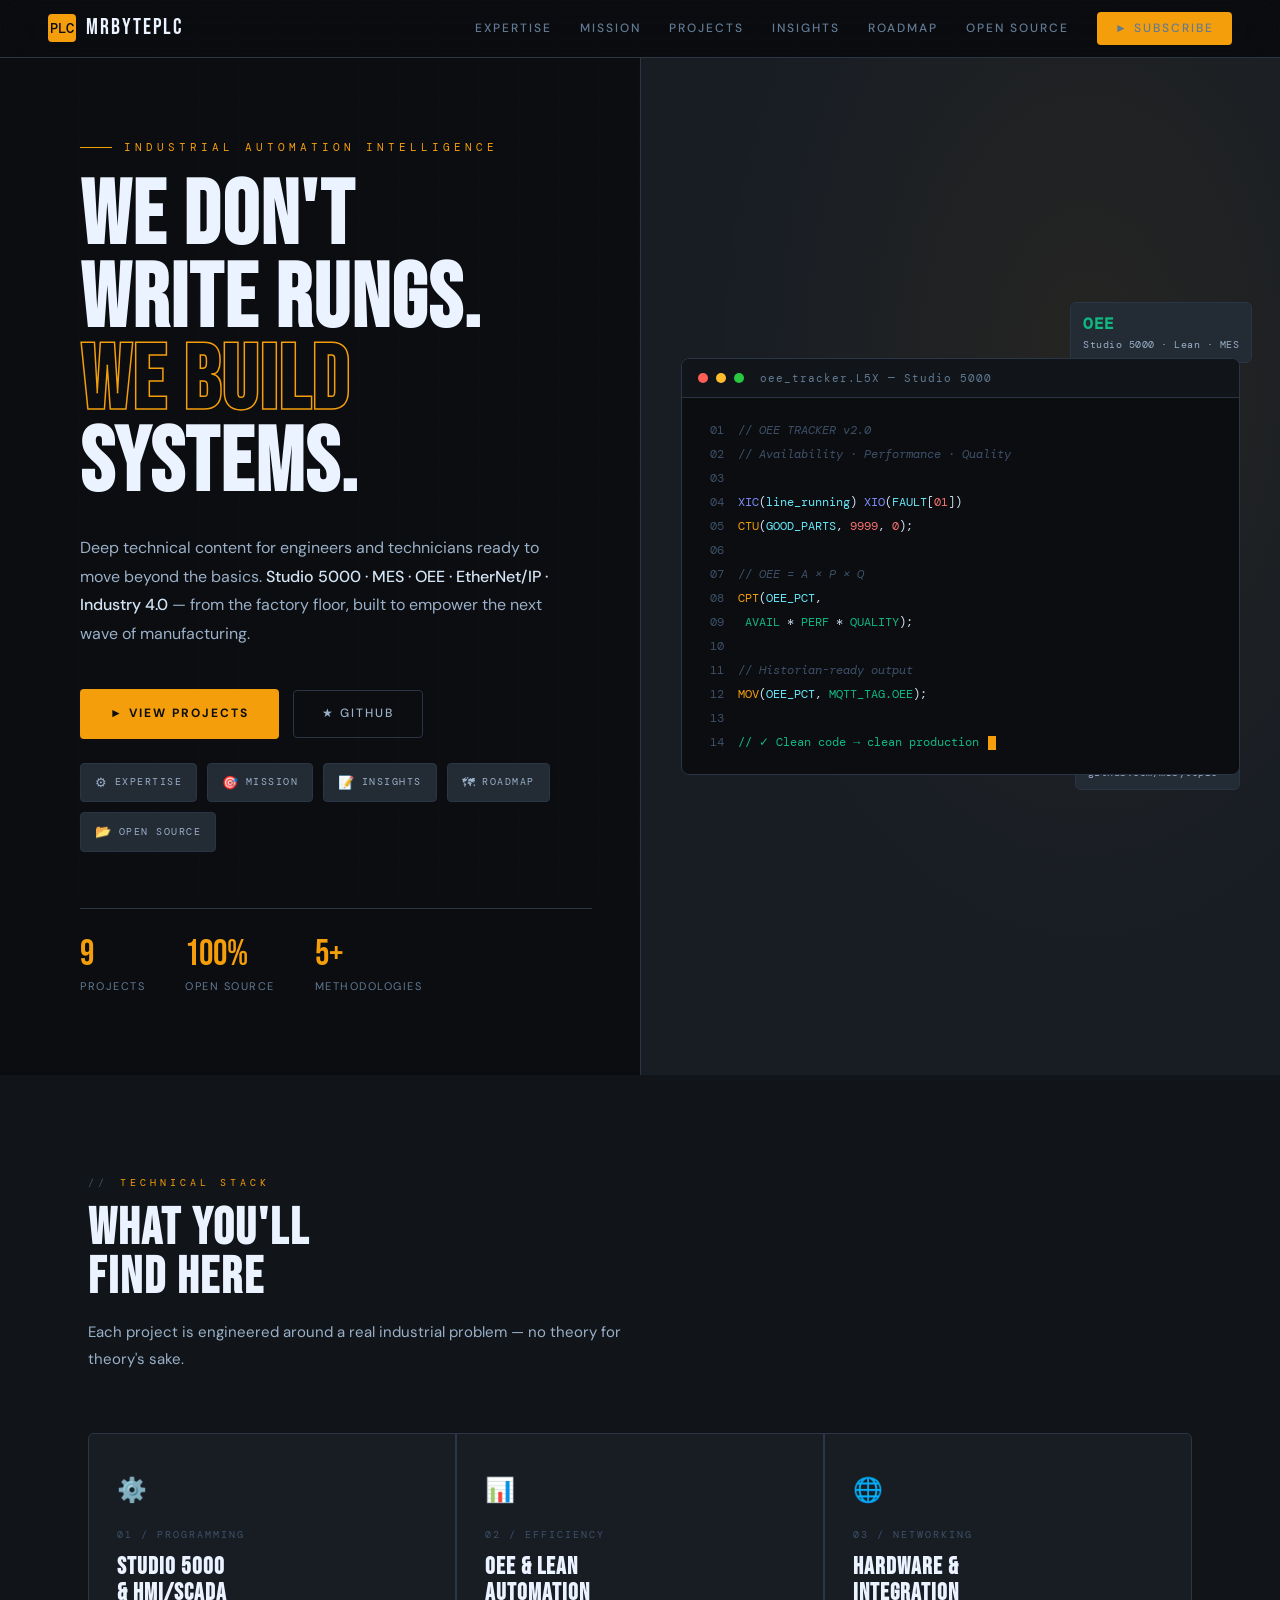
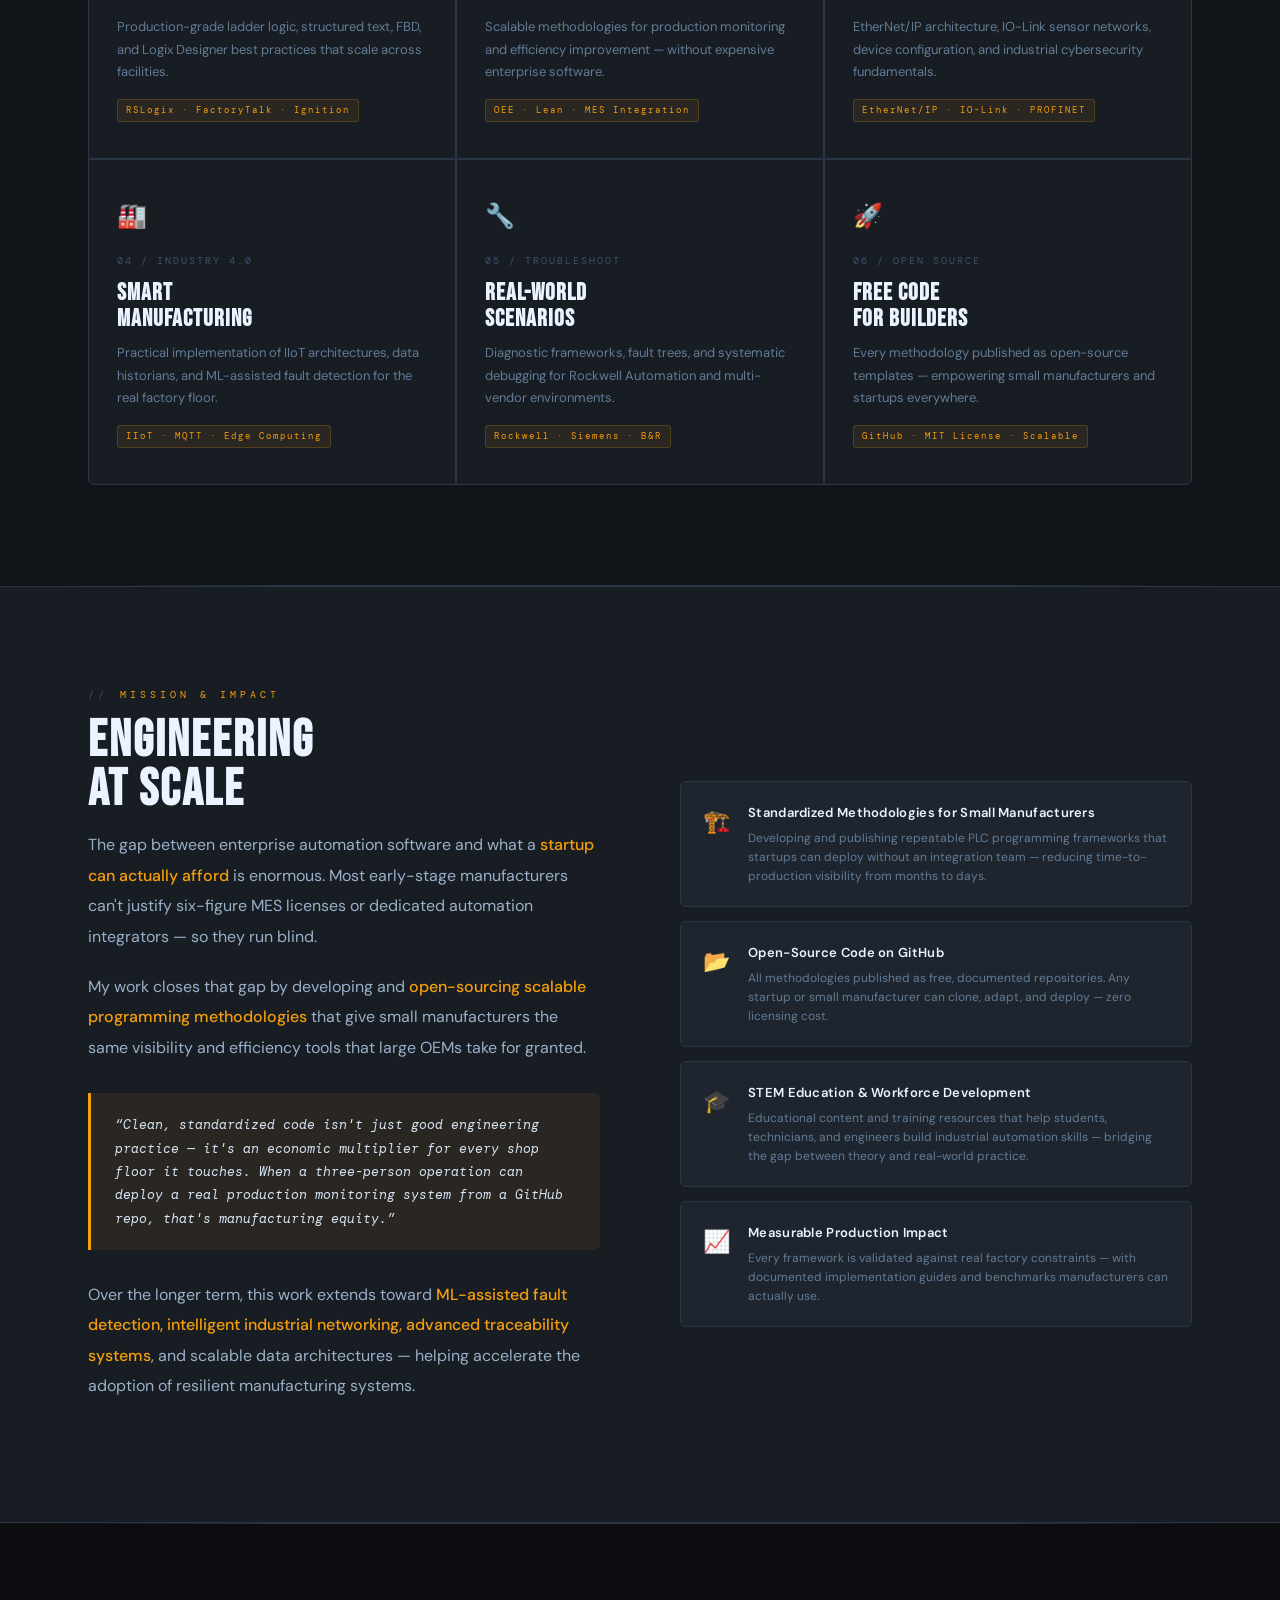
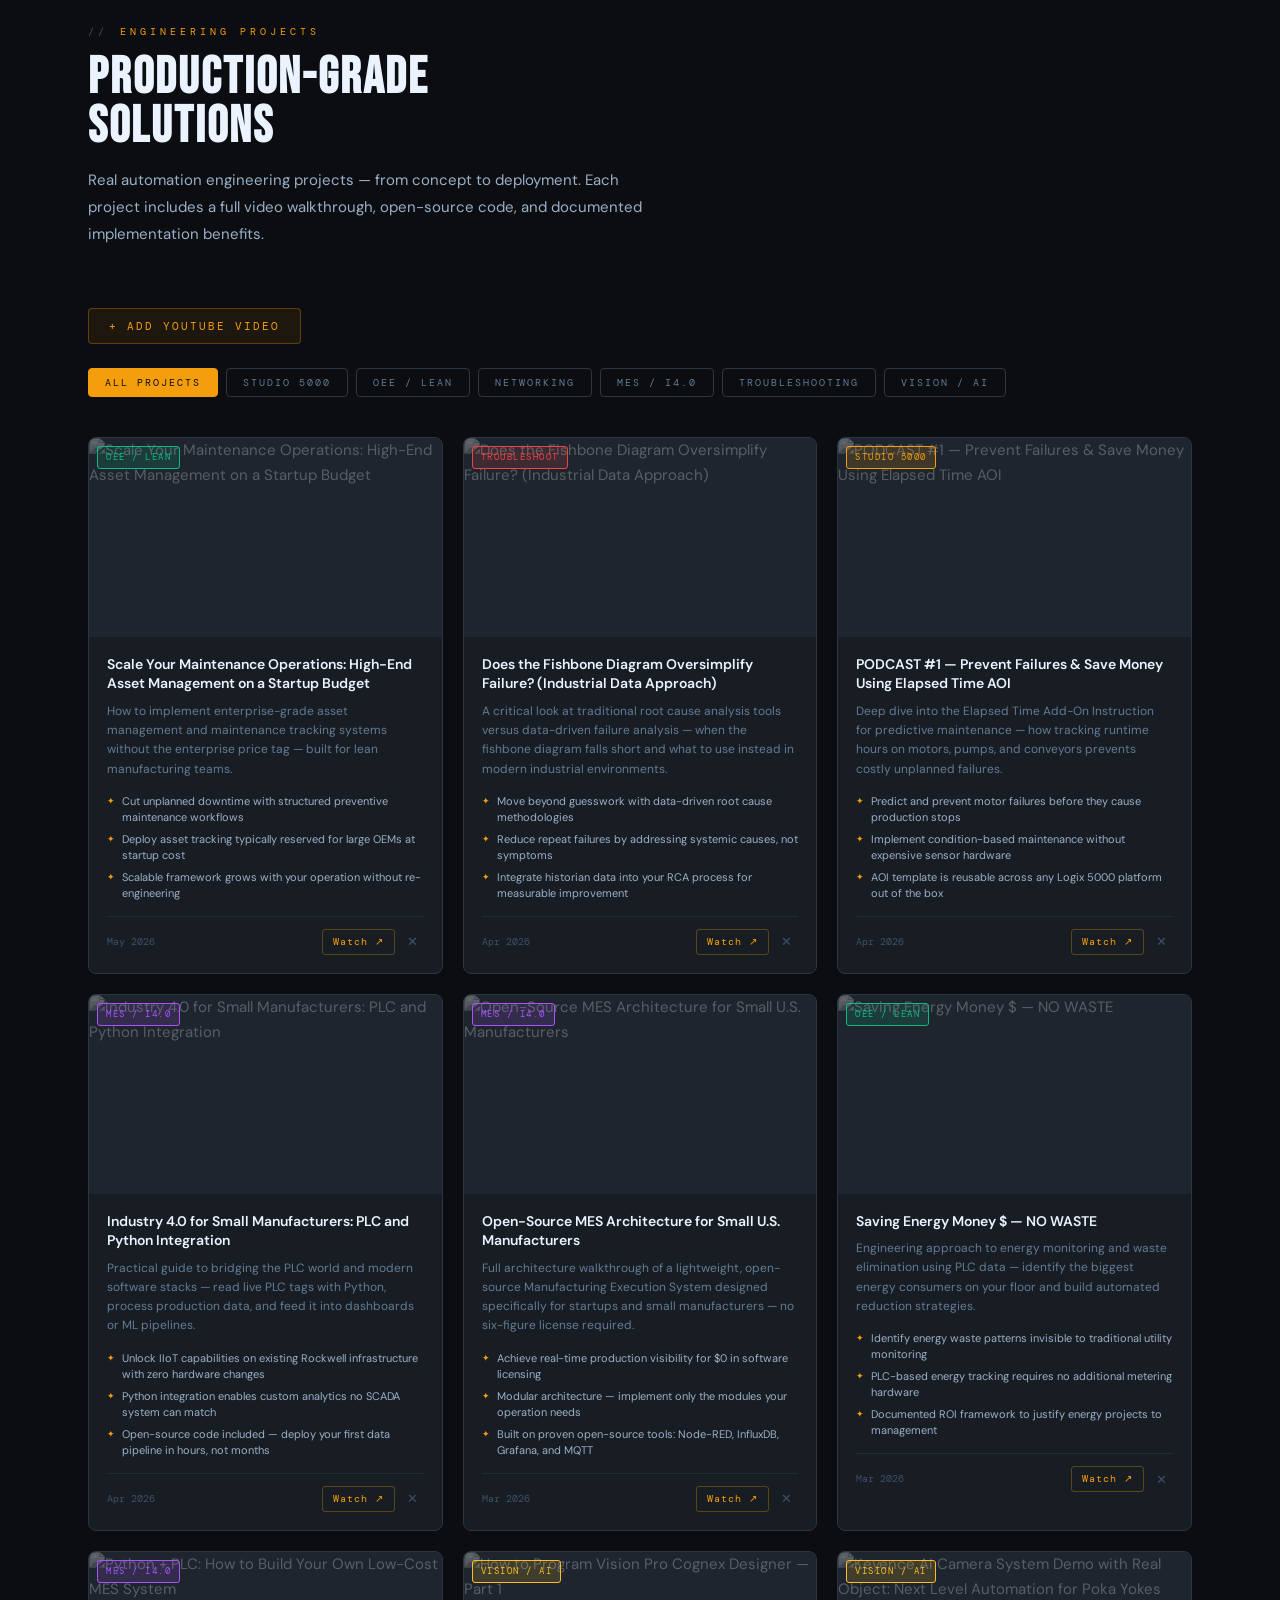
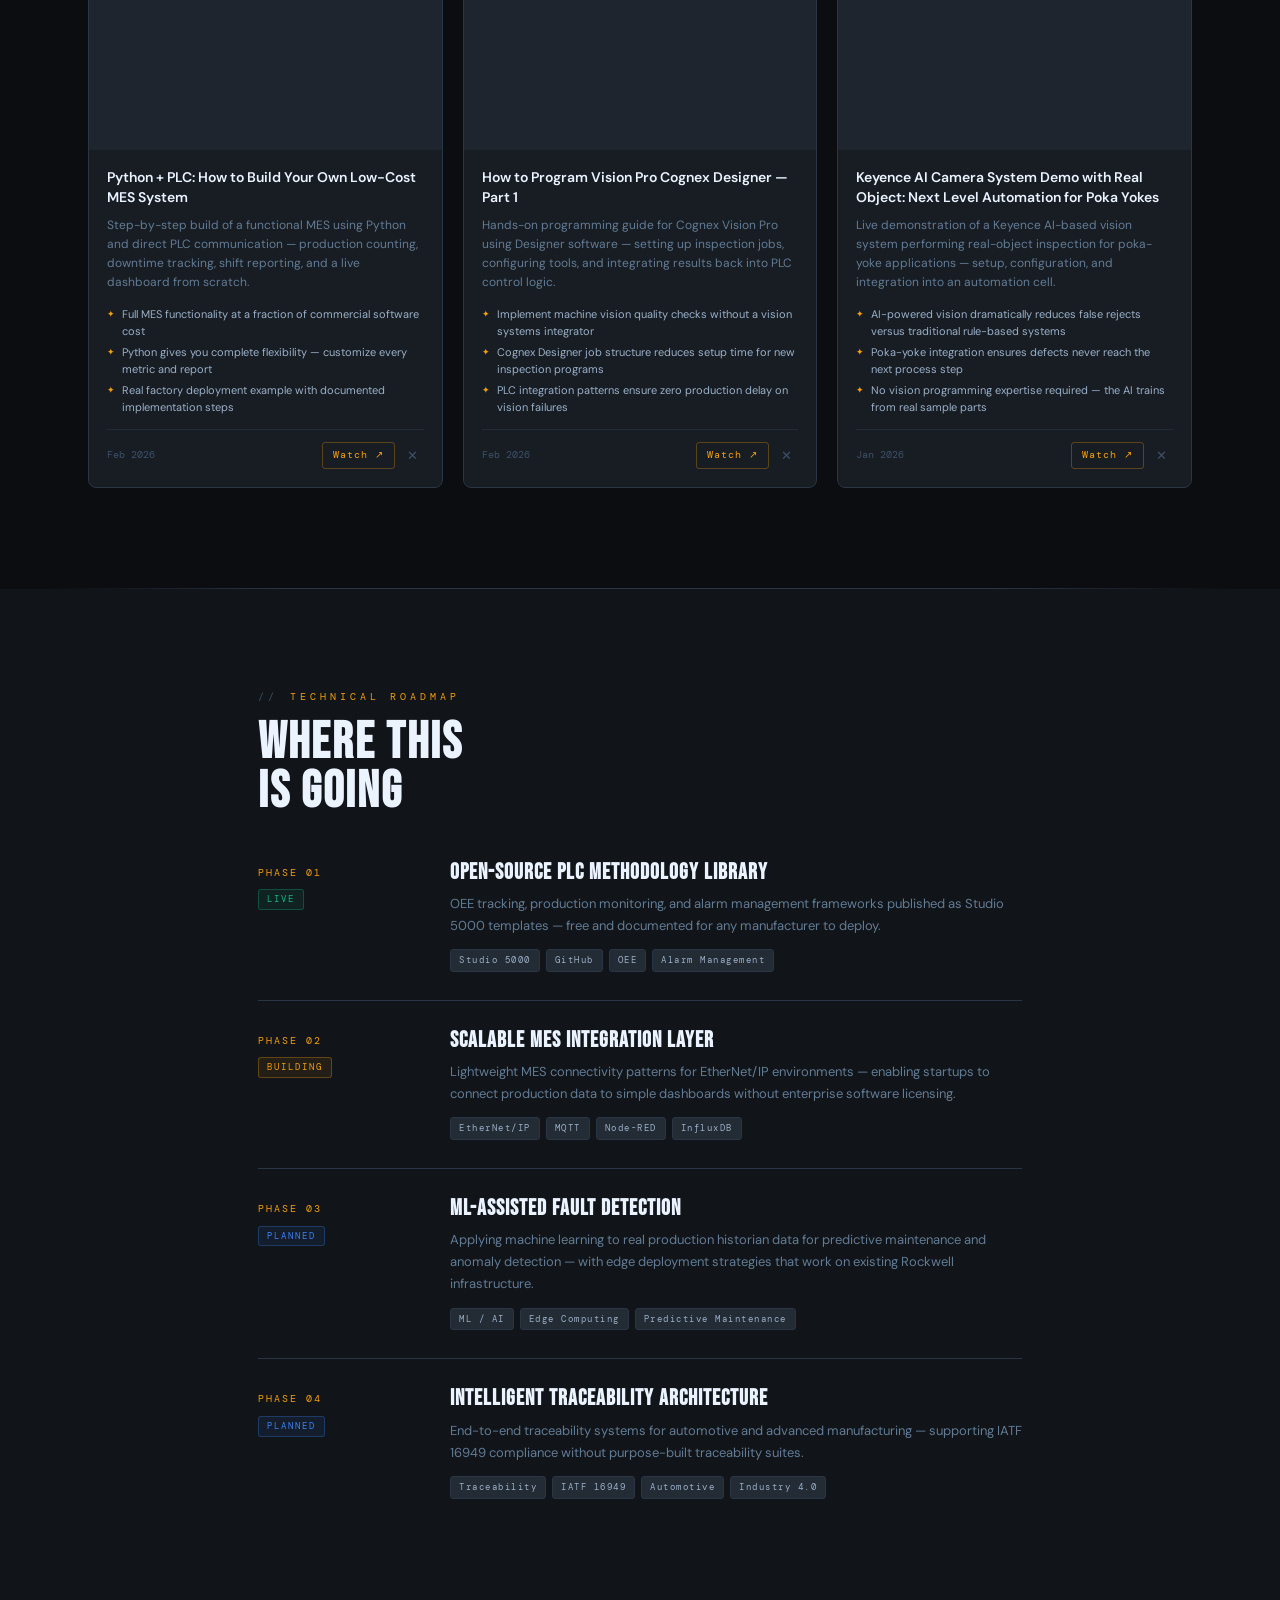
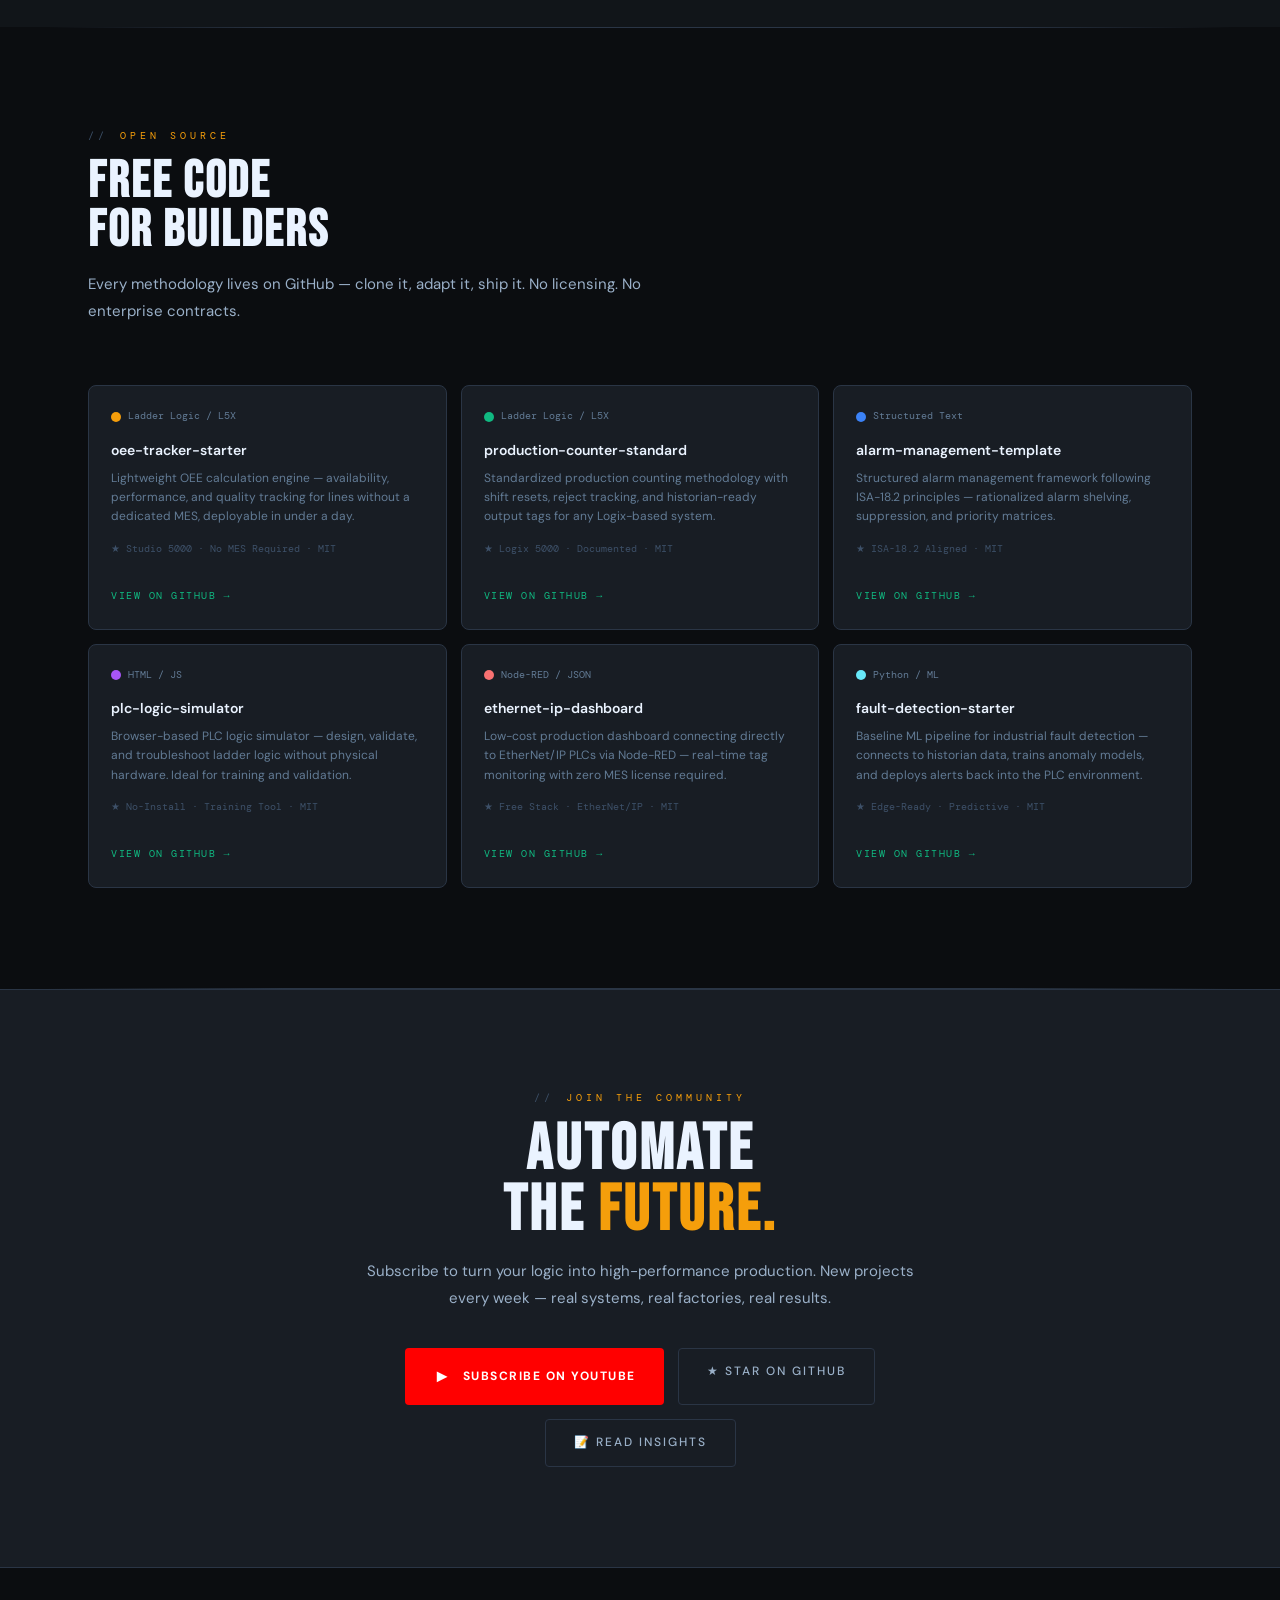
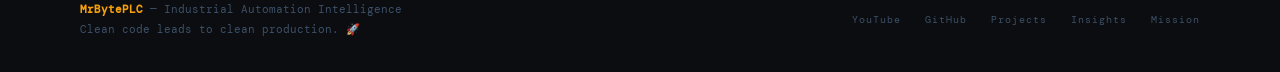
==== commit 3a4d5b55: "Add files via upload" ====
--- a/index.html
+++ b/index.html
@@ -269,6 +269,7 @@
             <option value="network">Networking</option>
             <option value="mes">MES / I4.0</option>
             <option value="troubl">Troubleshooting</option>
+            <option value="vision">Vision / AI</option>
           </select>
         </div>
         <div class="field">
@@ -291,6 +292,7 @@
       <button class="filter-btn" onclick="filterVideos('network',this)">Networking</button>
       <button class="filter-btn" onclick="filterVideos('mes',this)">MES / I4.0</button>
       <button class="filter-btn" onclick="filterVideos('troubl',this)">Troubleshooting</button>
+      <button class="filter-btn" onclick="filterVideos('vision',this)">Vision / AI</button>
     </div>
 
     <!-- Projects grid -->
--- a/assets/css/main.css
+++ b/assets/css/main.css
@@ -0,0 +1,247 @@
+/* ════════════════════════════════════════════════════
+   MrBytePLC — Industrial Editorial Design System
+   Dark steel + molten amber accent + precision grid
+   Bebas Neue headers / DM Mono data / DM Sans body
+   ════════════════════════════════════════════════════ */
+
+@import url('https://fonts.googleapis.com/css2?family=Bebas+Neue&family=DM+Mono:ital,wght@0,300;0,400;0,500;1,300&family=DM+Sans:ital,opsz,wght@0,9..40,300;0,9..40,400;0,9..40,500;0,9..40,700;1,9..40,300&display=swap');
+
+:root {
+  --ink:    #0b0d10;
+  --steel:  #111519;
+  --plate:  #181d24;
+  --seam:   #232b35;
+  --grid:   #1e252f;
+  --wire:   #2a3545;
+  --dim:    #3d5068;
+  --muted:  #627b95;
+  --body:   #9ab0c8;
+  --text:   #d4e4f4;
+  --bright: #eaf3ff;
+  --amber:  #f59e0b;
+  --amber2: #d97706;
+  --amberg: rgba(245,158,11,.08);
+  --green:  #10b981;
+  --greeng: rgba(16,185,129,.08);
+  --red:    #ef4444;
+  --blue:   #3b82f6;
+  --blueg:  rgba(59,130,246,.08);
+  --mono: 'DM Mono', monospace;
+  --sans: 'DM Sans', sans-serif;
+  --display: 'Bebas Neue', sans-serif;
+}
+
+*, *::before, *::after { box-sizing: border-box; margin: 0; padding: 0; }
+html { scroll-behavior: smooth; }
+
+body {
+  background: var(--ink);
+  color: var(--text);
+  font-family: var(--sans);
+  font-size: 15px;
+  line-height: 1.65;
+  overflow-x: hidden;
+}
+
+::-webkit-scrollbar { width: 4px; }
+::-webkit-scrollbar-track { background: var(--steel); }
+::-webkit-scrollbar-thumb { background: var(--amber); border-radius: 2px; }
+
+/* ── Background grid texture ── */
+body::before {
+  content: '';
+  position: fixed; inset: 0;
+  background-image:
+    repeating-linear-gradient(0deg, transparent, transparent 39px, rgba(255,255,255,.018) 40px),
+    repeating-linear-gradient(90deg, transparent, transparent 39px, rgba(255,255,255,.018) 40px);
+  pointer-events: none; z-index: 0;
+}
+
+/* ══════════════════════════════════
+   NAV
+   ══════════════════════════════════ */
+nav {
+  position: fixed; top: 0; left: 0; right: 0; z-index: 100;
+  background: rgba(11,13,16,.92);
+  backdrop-filter: blur(20px);
+  border-bottom: 1px solid var(--wire);
+  padding: 0 48px;
+  display: flex; align-items: center; justify-content: space-between;
+  height: 58px;
+}
+.nav-logo {
+  font-family: var(--display);
+  font-size: 22px;
+  letter-spacing: 2px;
+  color: var(--bright);
+  text-decoration: none;
+  display: flex; align-items: center; gap: 10px;
+}
+.nav-logo .logo-icon {
+  width: 28px; height: 28px;
+  background: var(--amber);
+  border-radius: 4px;
+  display: flex; align-items: center; justify-content: center;
+  font-size: 14px; font-family: var(--mono); font-weight: 500;
+  color: var(--ink); letter-spacing: 0;
+}
+.nav-links { display: flex; gap: 28px; align-items: center; }
+.nav-links a {
+  color: var(--muted); text-decoration: none; font-size: 12px;
+  font-weight: 500; letter-spacing: 2px; text-transform: uppercase;
+  transition: color .2s;
+}
+.nav-links a:hover, .nav-links a.active { color: var(--amber); }
+.nav-cta {
+  background: var(--amber); color: var(--ink);
+  padding: 7px 18px; border-radius: 4px;
+  font-size: 11px; font-weight: 700; letter-spacing: 1.5px;
+  text-transform: uppercase; text-decoration: none;
+  transition: background .2s;
+}
+.nav-cta:hover { background: var(--amber2); color: var(--ink) !important; }
+
+/* ── Mobile menu toggle ── */
+.nav-hamburger {
+  display: none; flex-direction: column; gap: 5px; cursor: pointer;
+  background: none; border: none; padding: 4px;
+}
+.nav-hamburger span {
+  display: block; width: 22px; height: 2px;
+  background: var(--muted); border-radius: 2px;
+  transition: all .25s;
+}
+.nav-hamburger.open span:nth-child(1) { transform: rotate(45deg) translate(5px, 5px); }
+.nav-hamburger.open span:nth-child(2) { opacity: 0; }
+.nav-hamburger.open span:nth-child(3) { transform: rotate(-45deg) translate(5px, -5px); }
+
+.nav-mobile {
+  display: none; position: fixed;
+  top: 58px; left: 0; right: 0;
+  background: rgba(11,13,16,.98);
+  border-bottom: 1px solid var(--wire);
+  padding: 24px 28px; flex-direction: column; gap: 20px; z-index: 99;
+}
+.nav-mobile.open { display: flex; }
+.nav-mobile a {
+  color: var(--muted); text-decoration: none; font-size: 13px;
+  font-weight: 500; letter-spacing: 2px; text-transform: uppercase;
+  transition: color .2s; padding: 8px 0; border-bottom: 1px solid var(--seam);
+}
+.nav-mobile a:hover { color: var(--amber); }
+
+/* ══════════════════════════════════
+   SECTION STRUCTURE
+   ══════════════════════════════════ */
+section { position: relative; z-index: 1; }
+.section-inner { max-width: 1200px; margin: 0 auto; padding: 100px 48px; }
+.section-inner.narrow { max-width: 860px; }
+
+.section-eyebrow {
+  font-family: var(--mono); font-size: 10px; color: var(--amber);
+  letter-spacing: 4px; text-transform: uppercase;
+  margin-bottom: 14px; display: flex; align-items: center; gap: 12px;
+}
+.section-eyebrow::before { content: '//'; color: var(--dim); }
+
+.section-h2 {
+  font-family: var(--display); font-size: clamp(42px, 4vw, 64px);
+  letter-spacing: 2px; line-height: .95;
+  color: var(--bright); margin-bottom: 16px;
+}
+.section-sub {
+  font-size: 15px; color: var(--body); max-width: 580px;
+  line-height: 1.8; margin-bottom: 60px;
+}
+
+/* Divider */
+.divider {
+  height: 1px;
+  background: linear-gradient(90deg, transparent, var(--wire) 20%, var(--wire) 80%, transparent);
+  margin: 0 48px;
+}
+
+/* ══════════════════════════════════
+   BUTTONS
+   ══════════════════════════════════ */
+.btn-primary {
+  background: var(--amber); color: var(--ink);
+  padding: 13px 28px; border-radius: 4px; font-weight: 700;
+  font-size: 12px; letter-spacing: 2px; text-transform: uppercase;
+  text-decoration: none; transition: all .2s;
+  border: 2px solid var(--amber); display: inline-block;
+}
+.btn-primary:hover { background: transparent; color: var(--amber); }
+
+.btn-ghost {
+  border: 1px solid var(--wire); color: var(--body);
+  padding: 13px 28px; border-radius: 4px; font-weight: 500;
+  font-size: 12px; letter-spacing: 2px; text-transform: uppercase;
+  text-decoration: none; transition: all .2s; display: inline-block;
+}
+.btn-ghost:hover { border-color: var(--amber); color: var(--amber); }
+
+/* ══════════════════════════════════
+   FOOTER
+   ══════════════════════════════════ */
+footer {
+  background: var(--ink);
+  border-top: 1px solid var(--wire);
+  padding: 32px 80px;
+  display: flex; align-items: center; justify-content: space-between;
+  position: relative; z-index: 1;
+}
+.footer-left { font-family: var(--mono); font-size: 11px; color: var(--dim); line-height: 1.8; }
+.footer-left strong { color: var(--amber); }
+.footer-links { display: flex; gap: 24px; }
+.footer-links a {
+  font-family: var(--mono); font-size: 10px; color: var(--dim);
+  text-decoration: none; letter-spacing: 1px; transition: color .2s;
+}
+.footer-links a:hover { color: var(--amber); }
+
+/* ══════════════════════════════════
+   MODAL VIDEO
+   ══════════════════════════════════ */
+.modal-overlay {
+  display: none; position: fixed; inset: 0; z-index: 1000;
+  background: rgba(11,13,16,.94); backdrop-filter: blur(8px);
+  align-items: center; justify-content: center;
+}
+.modal-overlay.open { display: flex; }
+.modal-box {
+  background: var(--plate); border: 1px solid var(--wire);
+  border-radius: 10px; padding: 0; overflow: hidden;
+  max-width: 860px; width: 90%; max-height: 90vh;
+  position: relative;
+}
+.modal-close {
+  position: absolute; top: 16px; right: 16px;
+  background: var(--seam); border: none; color: var(--muted);
+  width: 34px; height: 34px; border-radius: 50%; cursor: pointer;
+  font-size: 16px; transition: all .2s; z-index: 10;
+}
+.modal-close:hover { background: var(--red); color: #fff; }
+.modal-iframe { display: block; width: 100%; aspect-ratio: 16/9; border: none; }
+
+/* ══════════════════════════════════
+   ANIMATIONS
+   ══════════════════════════════════ */
+.fade-up {
+  opacity: 0; transform: translateY(24px);
+  transition: opacity .7s ease, transform .7s ease;
+}
+.fade-up.visible { opacity: 1; transform: translateY(0); }
+
+/* ══════════════════════════════════
+   RESPONSIVE
+   ══════════════════════════════════ */
+@media (max-width: 900px) {
+  nav { padding: 0 24px; }
+  .nav-links { display: none; }
+  .nav-hamburger { display: flex; }
+  .section-inner { padding: 60px 28px; }
+  .divider { margin: 0 24px; }
+  footer { flex-direction: column; gap: 16px; padding: 28px; text-align: center; }
+  .footer-links { flex-wrap: wrap; justify-content: center; }
+}
--- a/assets/css/hero.css
+++ b/assets/css/hero.css
@@ -0,0 +1,137 @@
+/* ══════════════════════════════════
+   HERO — home page
+   ══════════════════════════════════ */
+.hero {
+  min-height: 100vh;
+  display: grid;
+  grid-template-columns: 1fr 1fr;
+  padding-top: 58px;
+  position: relative;
+  overflow: hidden;
+}
+.hero-left {
+  padding: 80px 48px 80px 80px;
+  display: flex; flex-direction: column; justify-content: center;
+  position: relative; z-index: 2;
+}
+.hero-eyebrow {
+  font-family: var(--mono); font-size: 11px; font-weight: 400;
+  color: var(--amber); letter-spacing: 4px; text-transform: uppercase;
+  margin-bottom: 20px;
+  display: flex; align-items: center; gap: 12px;
+}
+.hero-eyebrow::before {
+  content: ''; display: block; width: 32px; height: 1px; background: var(--amber);
+}
+.hero-h1 {
+  font-family: var(--display);
+  font-size: clamp(68px, 7vw, 108px);
+  line-height: .92;
+  letter-spacing: 2px;
+  color: var(--bright);
+  margin-bottom: 28px;
+}
+.hero-h1 em {
+  font-style: normal;
+  -webkit-text-stroke: 1.5px var(--amber);
+  color: transparent;
+}
+.hero-body {
+  font-size: 16px; color: var(--body); line-height: 1.8;
+  max-width: 480px; margin-bottom: 40px;
+}
+.hero-body strong { color: var(--text); font-weight: 500; }
+.hero-actions { display: flex; gap: 14px; align-items: center; flex-wrap: wrap; }
+
+/* Hero stats bar */
+.hero-stats {
+  display: flex; gap: 40px; margin-top: 56px;
+  padding-top: 28px; border-top: 1px solid var(--wire);
+}
+.hstat-n { font-family: var(--display); font-size: 36px; color: var(--amber); line-height: 1; }
+.hstat-l { font-size: 11px; color: var(--muted); letter-spacing: 1.5px; text-transform: uppercase; margin-top: 4px; }
+
+/* Hero right — code terminal */
+.hero-right {
+  background: var(--plate);
+  border-left: 1px solid var(--wire);
+  display: flex; flex-direction: column; justify-content: center;
+  padding: 60px 40px;
+  position: relative; overflow: hidden;
+}
+.hero-right::before {
+  content: '';
+  position: absolute; inset: 0;
+  background: radial-gradient(ellipse at 70% 30%, rgba(245,158,11,.06) 0%, transparent 60%);
+}
+
+/* Terminal widget */
+.terminal {
+  background: var(--ink);
+  border: 1px solid var(--wire);
+  border-radius: 8px;
+  overflow: hidden;
+  position: relative; z-index: 1;
+  font-family: var(--mono);
+  font-size: 12px;
+}
+.terminal-bar {
+  background: var(--steel);
+  border-bottom: 1px solid var(--wire);
+  padding: 10px 16px;
+  display: flex; align-items: center; gap: 8px;
+}
+.tb-dot { width: 10px; height: 10px; border-radius: 50%; }
+.tb-dot.r { background: #ff5f57; }
+.tb-dot.y { background: #ffbd2e; }
+.tb-dot.g { background: #28c840; }
+.tb-title { font-size: 11px; color: var(--muted); margin-left: 8px; letter-spacing: 1px; }
+.terminal-body { padding: 20px; line-height: 2; }
+.tl { display: block; }
+.tl-ln { color: var(--dim); user-select: none; display: inline-block; width: 22px; text-align: right; margin-right: 14px; }
+.tl-cmt { color: var(--dim); font-style: italic; }
+.tl-kw  { color: #818cf8; }
+.tl-fn  { color: var(--amber); }
+.tl-str { color: var(--green); }
+.tl-num { color: #f87171; }
+.tl-tag { color: #67e8f9; }
+.tl-ok  { color: var(--green); }
+.cursor {
+  display: inline-block; width: 8px; height: 14px;
+  background: var(--amber); vertical-align: middle; margin-left: 2px;
+  animation: blink 1s step-end infinite;
+}
+@keyframes blink { 0%,100%{opacity:1} 50%{opacity:0} }
+
+/* Floating badges */
+.badge-float {
+  position: absolute; background: var(--seam);
+  border: 1px solid var(--wire); border-radius: 6px;
+  padding: 8px 12px; font-family: var(--mono); font-size: 10px;
+  color: var(--body); letter-spacing: .5px;
+}
+.bf1 { top: 24%; right: 28px; animation: fbob 4s ease-in-out infinite; }
+.bf2 { bottom: 28%; right: 40px; animation: fbob 5s ease-in-out infinite .5s; }
+@keyframes fbob { 0%,100%{transform:translateY(0)} 50%{transform:translateY(-6px)} }
+.bf-val { font-size: 16px; font-weight: 600; color: var(--green); display: block; }
+
+/* Quick-access nav buttons below hero actions */
+.hero-nav-buttons {
+  display: flex; gap: 10px; flex-wrap: wrap; margin-top: 24px;
+}
+.hero-nav-btn {
+  display: inline-flex; align-items: center; gap: 6px;
+  background: var(--seam); border: 1px solid var(--wire);
+  color: var(--body); padding: 8px 14px; border-radius: 4px;
+  font-family: var(--mono); font-size: 10px; letter-spacing: 1.5px;
+  text-transform: uppercase; text-decoration: none; transition: all .2s;
+}
+.hero-nav-btn:hover { border-color: var(--amber); color: var(--amber); background: var(--amberg); }
+.hero-nav-btn .btn-emoji { font-size: 13px; }
+
+@media (max-width: 900px) {
+  .hero { grid-template-columns: 1fr; }
+  .hero-right { display: none; }
+  .hero-left { padding: 60px 28px; }
+  .hero-stats { gap: 24px; flex-wrap: wrap; }
+}
--- a/assets/css/sections.css
+++ b/assets/css/sections.css
@@ -0,0 +1,382 @@
+/* ══════════════════════════════════
+   PILLARS — What We Build
+   ══════════════════════════════════ */
+#pillars { background: var(--steel); }
+.pillars-grid {
+  display: grid; grid-template-columns: repeat(3, 1fr); gap: 2px;
+  background: var(--wire); border: 1px solid var(--wire);
+  border-radius: 6px; overflow: hidden;
+}
+.pillar {
+  background: var(--plate); padding: 36px 28px;
+  transition: background .25s; cursor: default;
+}
+.pillar:hover { background: var(--grid); }
+.pillar-icon { font-size: 24px; margin-bottom: 18px; }
+.pillar-num {
+  font-family: var(--mono); font-size: 10px; color: var(--dim);
+  letter-spacing: 2px; margin-bottom: 10px;
+}
+.pillar h3 {
+  font-family: var(--display); font-size: 24px; letter-spacing: 1px;
+  color: var(--bright); margin-bottom: 10px; line-height: 1.1;
+}
+.pillar p { font-size: 13px; color: var(--muted); line-height: 1.7; }
+.pillar-tag {
+  display: inline-block; margin-top: 16px;
+  font-family: var(--mono); font-size: 9px; letter-spacing: 2px;
+  color: var(--amber); background: var(--amberg);
+  border: 1px solid rgba(245,158,11,.2); padding: 3px 8px; border-radius: 3px;
+}
+
+/* ══════════════════════════════════
+   MISSION BAND
+   ══════════════════════════════════ */
+#mission {
+  background: var(--plate);
+  border-top: 1px solid var(--wire);
+  border-bottom: 1px solid var(--wire);
+}
+.mission-grid { display: grid; grid-template-columns: 1fr 1fr; gap: 80px; align-items: center; }
+.mission-left p { font-size: 16px; color: var(--body); line-height: 1.9; margin-bottom: 20px; }
+.mission-left p strong { color: var(--amber); font-weight: 500; }
+.mission-quote {
+  border-left: 3px solid var(--amber);
+  padding: 20px 24px; margin: 30px 0;
+  background: var(--amberg); border-radius: 0 6px 6px 0;
+}
+.mission-quote p {
+  font-family: var(--mono); font-size: 13px; color: var(--text);
+  line-height: 1.8; margin: 0; font-style: italic;
+}
+.impact-cards { display: flex; flex-direction: column; gap: 14px; }
+.impact-card {
+  background: var(--grid); border: 1px solid var(--wire);
+  border-radius: 6px; padding: 20px 22px;
+  display: flex; gap: 18px; align-items: flex-start;
+  transition: border-color .2s;
+}
+.impact-card:hover { border-color: var(--amber); }
+.impact-icon { font-size: 22px; flex-shrink: 0; margin-top: 2px; }
+.impact-title { font-size: 13px; font-weight: 600; color: var(--bright); margin-bottom: 5px; letter-spacing: .3px; }
+.impact-desc { font-size: 12px; color: var(--muted); line-height: 1.6; }
+
+/* ══════════════════════════════════
+   PROJECTS / VIDEOS SECTION
+   ══════════════════════════════════ */
+#projects { background: var(--ink); }
+
+/* Filter bar */
+.filter-bar {
+  display: flex; gap: 8px; margin-bottom: 40px; flex-wrap: wrap;
+}
+.filter-btn {
+  padding: 7px 16px; border-radius: 4px; cursor: pointer;
+  font-family: var(--mono); font-size: 10px; letter-spacing: 2px;
+  text-transform: uppercase; transition: all .2s;
+  border: 1px solid var(--wire); background: transparent; color: var(--muted);
+}
+.filter-btn:hover, .filter-btn.active {
+  background: var(--amber); color: var(--ink); border-color: var(--amber);
+}
+
+/* Category labels */
+.cat-studio  { background: rgba(245,158,11,.15); color: var(--amber); border-color: rgba(245,158,11,.3); }
+.cat-oee     { background: rgba(16,185,129,.15);  color: var(--green); border-color: rgba(16,185,129,.3); }
+.cat-network { background: rgba(59,130,246,.15);  color: var(--blue);  border-color: rgba(59,130,246,.3); }
+.cat-mes     { background: rgba(168,85,247,.15);  color: #a855f7;      border-color: rgba(168,85,247,.3); }
+.cat-troubl  { background: rgba(239,68,68,.15);   color: var(--red);   border-color: rgba(239,68,68,.3); }
+.cat-vision  { background: rgba(251,191,36,.15);  color: #fbbf24;      border-color: rgba(251,191,36,.3); }
+
+/* Add video panel */
+.add-video-panel {
+  background: var(--plate); border: 1px solid var(--wire);
+  border-radius: 8px; padding: 28px; margin-bottom: 40px;
+}
+.avp-title {
+  font-family: var(--display); font-size: 22px; letter-spacing: 1.5px;
+  color: var(--bright); margin-bottom: 20px;
+  display: flex; align-items: center; gap: 10px;
+}
+.avp-title span { color: var(--amber); }
+.form-row { display: grid; grid-template-columns: 1fr 1fr; gap: 14px; margin-bottom: 14px; }
+.form-row.full { grid-template-columns: 1fr; }
+.field label {
+  display: block; font-family: var(--mono); font-size: 10px; letter-spacing: 2px;
+  color: var(--muted); text-transform: uppercase; margin-bottom: 6px;
+}
+.field input, .field select, .field textarea {
+  width: 100%; background: var(--ink); border: 1px solid var(--wire);
+  color: var(--text); font-family: var(--sans); font-size: 13px;
+  padding: 10px 14px; border-radius: 4px; outline: none; transition: border-color .2s;
+}
+.field textarea { resize: vertical; min-height: 72px; }
+.field input:focus, .field select:focus, .field textarea:focus { border-color: var(--amber); }
+.field select option { background: var(--ink); }
+.form-actions { display: flex; gap: 10px; margin-top: 6px; }
+.btn-add {
+  background: var(--amber); color: var(--ink); border: none;
+  padding: 10px 24px; border-radius: 4px; font-family: var(--sans);
+  font-weight: 700; font-size: 12px; letter-spacing: 1.5px;
+  text-transform: uppercase; cursor: pointer; transition: background .2s;
+}
+.btn-add:hover { background: var(--amber2); }
+.btn-cancel {
+  background: transparent; color: var(--muted); border: 1px solid var(--wire);
+  padding: 10px 18px; border-radius: 4px; font-family: var(--sans);
+  font-size: 12px; cursor: pointer; transition: all .2s;
+}
+.btn-cancel:hover { border-color: var(--muted); color: var(--text); }
+
+.btn-toggle-add {
+  display: flex; align-items: center; gap: 8px;
+  background: var(--amberg); color: var(--amber);
+  border: 1px solid rgba(245,158,11,.3); padding: 10px 20px;
+  border-radius: 4px; font-family: var(--mono); font-size: 11px;
+  letter-spacing: 2px; text-transform: uppercase; cursor: pointer;
+  transition: all .2s; margin-bottom: 24px;
+}
+.btn-toggle-add:hover { background: var(--amber); color: var(--ink); }
+
+/* Project / Video cards */
+.video-grid {
+  display: grid; grid-template-columns: repeat(3, 1fr); gap: 20px;
+}
+.video-card {
+  background: var(--plate); border: 1px solid var(--wire);
+  border-radius: 8px; overflow: hidden;
+  transition: border-color .25s, transform .2s;
+}
+.video-card:hover { border-color: var(--amber); transform: translateY(-3px); }
+.vc-thumb {
+  position: relative; aspect-ratio: 16/9;
+  background: var(--grid); cursor: pointer; overflow: hidden;
+}
+.vc-thumb img {
+  width: 100%; height: 100%; object-fit: cover; transition: transform .3s;
+}
+.video-card:hover .vc-thumb img { transform: scale(1.04); }
+.vc-play {
+  position: absolute; inset: 0;
+  display: flex; align-items: center; justify-content: center;
+  background: rgba(0,0,0,.35); opacity: 0; transition: opacity .2s;
+}
+.vc-thumb:hover .vc-play { opacity: 1; }
+.vc-play-icon {
+  width: 48px; height: 48px; background: var(--amber);
+  border-radius: 50%; display: flex; align-items: center; justify-content: center;
+  font-size: 18px; color: var(--ink); padding-left: 3px;
+}
+.vc-duration {
+  position: absolute; bottom: 8px; right: 8px;
+  background: rgba(0,0,0,.75); color: var(--bright);
+  font-family: var(--mono); font-size: 10px; padding: 2px 6px;
+  border-radius: 3px; letter-spacing: .5px;
+}
+.vc-cat {
+  position: absolute; top: 8px; left: 8px;
+  font-family: var(--mono); font-size: 9px; letter-spacing: 1.5px;
+  text-transform: uppercase; padding: 3px 8px; border-radius: 3px; border: 1px solid;
+}
+.vc-body { padding: 18px; }
+.vc-title { font-size: 14px; font-weight: 600; color: var(--bright); line-height: 1.4; margin-bottom: 8px; }
+.vc-desc { font-size: 12px; color: var(--muted); line-height: 1.6; margin-bottom: 14px; }
+
+/* Project benefits list */
+.vc-benefits {
+  list-style: none; padding: 0; margin: 0 0 14px;
+  display: flex; flex-direction: column; gap: 5px;
+}
+.vc-benefits li {
+  font-size: 11px; color: var(--body); display: flex; align-items: flex-start; gap: 7px;
+  line-height: 1.5;
+}
+.vc-benefits li::before { content: '✦'; color: var(--amber); flex-shrink: 0; font-size: 9px; margin-top: 2px; }
+
+.vc-meta {
+  display: flex; align-items: center; justify-content: space-between;
+  border-top: 1px solid var(--seam); padding-top: 12px;
+}
+.vc-meta-left { font-family: var(--mono); font-size: 10px; color: var(--dim); }
+.vc-watch {
+  font-family: var(--mono); font-size: 10px; color: var(--amber);
+  text-decoration: none; letter-spacing: 1px; padding: 4px 10px;
+  border: 1px solid rgba(245,158,11,.3); border-radius: 3px;
+  transition: all .2s;
+}
+.vc-watch:hover { background: var(--amber); color: var(--ink); }
+.vc-del {
+  background: none; border: none; color: var(--dim); cursor: pointer;
+  font-size: 13px; padding: 4px 6px; transition: color .2s;
+}
+.vc-del:hover { color: var(--red); }
+
+.empty-state {
+  grid-column: 1/-1; text-align: center; padding: 80px 40px;
+  border: 1px dashed var(--wire); border-radius: 8px;
+}
+.empty-state h3 { font-family: var(--display); font-size: 32px; color: var(--dim); margin-bottom: 10px; letter-spacing: 2px; }
+.empty-state p { font-size: 13px; color: var(--dim); }
+
+/* ══════════════════════════════════
+   INSIGHTS / BLOG
+   ══════════════════════════════════ */
+#insights { background: var(--steel); }
+.insights-grid {
+  display: grid; grid-template-columns: repeat(2, 1fr); gap: 24px;
+}
+.insight-card {
+  background: var(--plate); border: 1px solid var(--wire);
+  border-radius: 8px; padding: 32px;
+  transition: border-color .25s, transform .2s;
+  display: flex; flex-direction: column;
+}
+.insight-card:hover { border-color: var(--amber); transform: translateY(-3px); }
+.insight-tag {
+  display: inline-flex; align-items: center; gap: 8px;
+  font-family: var(--mono); font-size: 9px; letter-spacing: 2px;
+  text-transform: uppercase; color: var(--amber);
+  background: var(--amberg); border: 1px solid rgba(245,158,11,.2);
+  padding: 4px 10px; border-radius: 3px; margin-bottom: 20px; width: fit-content;
+}
+.insight-icon { font-size: 14px; }
+.insight-title {
+  font-family: var(--display); font-size: 26px; letter-spacing: 1px;
+  color: var(--bright); line-height: 1.1; margin-bottom: 14px;
+}
+.insight-body {
+  font-size: 13px; color: var(--body); line-height: 1.8;
+  margin-bottom: 20px; flex: 1;
+}
+.insight-hashtags {
+  display: flex; gap: 6px; flex-wrap: wrap; margin-bottom: 20px;
+}
+.insight-hashtag {
+  font-family: var(--mono); font-size: 9px; color: var(--dim);
+  letter-spacing: .5px;
+}
+.insight-ref {
+  background: var(--grid); border: 1px solid var(--wire);
+  border-radius: 4px; padding: 12px 16px; margin-bottom: 16px;
+  display: flex; align-items: center; gap: 10px;
+}
+.insight-ref-icon { font-size: 14px; color: var(--amber); flex-shrink: 0; }
+.insight-ref-label {
+  font-family: var(--mono); font-size: 9px; letter-spacing: 2px;
+  text-transform: uppercase; color: var(--dim); margin-bottom: 3px;
+}
+.insight-ref a {
+  font-size: 11px; color: var(--blue); text-decoration: none; word-break: break-all;
+  transition: color .2s;
+}
+.insight-ref a:hover { color: var(--amber); }
+.insight-disclaimer {
+  background: var(--seam); border-left: 2px solid var(--muted);
+  border-radius: 0 4px 4px 0; padding: 10px 14px;
+  font-family: var(--mono); font-size: 10px; color: var(--muted);
+  line-height: 1.7; margin-top: auto;
+}
+
+/* ══════════════════════════════════
+   ROADMAP
+   ══════════════════════════════════ */
+#roadmap { background: var(--steel); }
+.roadmap-list { display: flex; flex-direction: column; gap: 0; }
+.roadmap-item {
+  display: grid; grid-template-columns: 160px 1fr;
+  gap: 32px; padding: 28px 0; border-bottom: 1px solid var(--wire);
+  align-items: start;
+}
+.roadmap-item:last-child { border-bottom: none; }
+.rm-phase {
+  font-family: var(--mono); font-size: 10px; letter-spacing: 2px;
+  text-transform: uppercase; color: var(--amber); padding-top: 4px;
+}
+.rm-status {
+  display: inline-block; margin-top: 8px;
+  font-size: 9px; padding: 2px 8px; border-radius: 3px;
+  background: var(--greeng); color: var(--green);
+  border: 1px solid rgba(16,185,129,.3);
+}
+.rm-status.building {
+  background: var(--amberg); color: var(--amber);
+  border-color: rgba(245,158,11,.3);
+}
+.rm-status.planned {
+  background: var(--blueg); color: var(--blue);
+  border-color: rgba(59,130,246,.3);
+}
+.rm-body h4 {
+  font-family: var(--display); font-size: 22px; letter-spacing: 1px;
+  color: var(--bright); margin-bottom: 8px; line-height: 1.1;
+}
+.rm-body p { font-size: 13px; color: var(--muted); line-height: 1.7; }
+.rm-tags { display: flex; gap: 6px; flex-wrap: wrap; margin-top: 12px; }
+.rm-tag {
+  font-family: var(--mono); font-size: 9px; letter-spacing: 1.5px;
+  padding: 3px 8px; border-radius: 3px;
+  background: var(--seam); color: var(--body); border: 1px solid var(--wire);
+}
+
+/* ══════════════════════════════════
+   OPEN SOURCE
+   ══════════════════════════════════ */
+#opensource { background: var(--ink); }
+.os-grid { display: grid; grid-template-columns: repeat(3, 1fr); gap: 14px; }
+.os-card {
+  background: var(--plate); border: 1px solid var(--wire);
+  border-radius: 8px; padding: 22px; transition: border-color .2s, transform .15s;
+}
+.os-card:hover { border-color: var(--green); transform: translateY(-2px); }
+.os-lang {
+  display: flex; align-items: center; gap: 7px;
+  font-family: var(--mono); font-size: 10px; color: var(--muted); margin-bottom: 14px;
+}
+.os-dot { width: 10px; height: 10px; border-radius: 50%; }
+.os-name { font-size: 14px; font-weight: 600; color: var(--bright); margin-bottom: 7px; }
+.os-desc { font-size: 12px; color: var(--muted); line-height: 1.6; margin-bottom: 14px; }
+.os-stars { font-family: var(--mono); font-size: 10px; color: var(--dim); }
+.os-link {
+  font-family: var(--mono); font-size: 10px; color: var(--green);
+  letter-spacing: 1.5px; text-transform: uppercase; text-decoration: none;
+}
+.os-link:hover { color: var(--amber); }
+
+/* ══════════════════════════════════
+   SUBSCRIBE CTA
+   ══════════════════════════════════ */
+#subscribe {
+  background: var(--plate);
+  border-top: 1px solid var(--wire);
+  text-align: center;
+}
+.subscribe-inner { max-width: 680px; margin: 0 auto; padding: 100px 48px; }
+.sub-h2 {
+  font-family: var(--display); font-size: clamp(48px, 5vw, 80px);
+  letter-spacing: 3px; color: var(--bright); margin-bottom: 16px; line-height: .95;
+}
+.sub-h2 em { font-style: normal; color: var(--amber); }
+.sub-body { font-size: 15px; color: var(--body); margin-bottom: 36px; line-height: 1.8; }
+.sub-actions { display: flex; gap: 14px; justify-content: center; flex-wrap: wrap; }
+.yt-btn {
+  display: flex; align-items: center; gap: 10px;
+  background: #ff0000; color: #fff; padding: 14px 28px;
+  border-radius: 4px; font-weight: 700; font-size: 12px;
+  letter-spacing: 1.5px; text-transform: uppercase;
+  text-decoration: none; transition: opacity .2s;
+}
+.yt-btn:hover { opacity: .85; }
+.yt-icon { font-size: 18px; }
+
+/* ══════════════════════════════════
+   RESPONSIVE — sections
+   ══════════════════════════════════ */
+@media (max-width: 900px) {
+  .pillars-grid { grid-template-columns: 1fr; }
+  .mission-grid { grid-template-columns: 1fr; }
+  .video-grid { grid-template-columns: 1fr; }
+  .insights-grid { grid-template-columns: 1fr; }
+  .roadmap-item { grid-template-columns: 1fr; }
+  .os-grid { grid-template-columns: 1fr; }
+  .subscribe-inner { padding: 60px 28px; }
+}
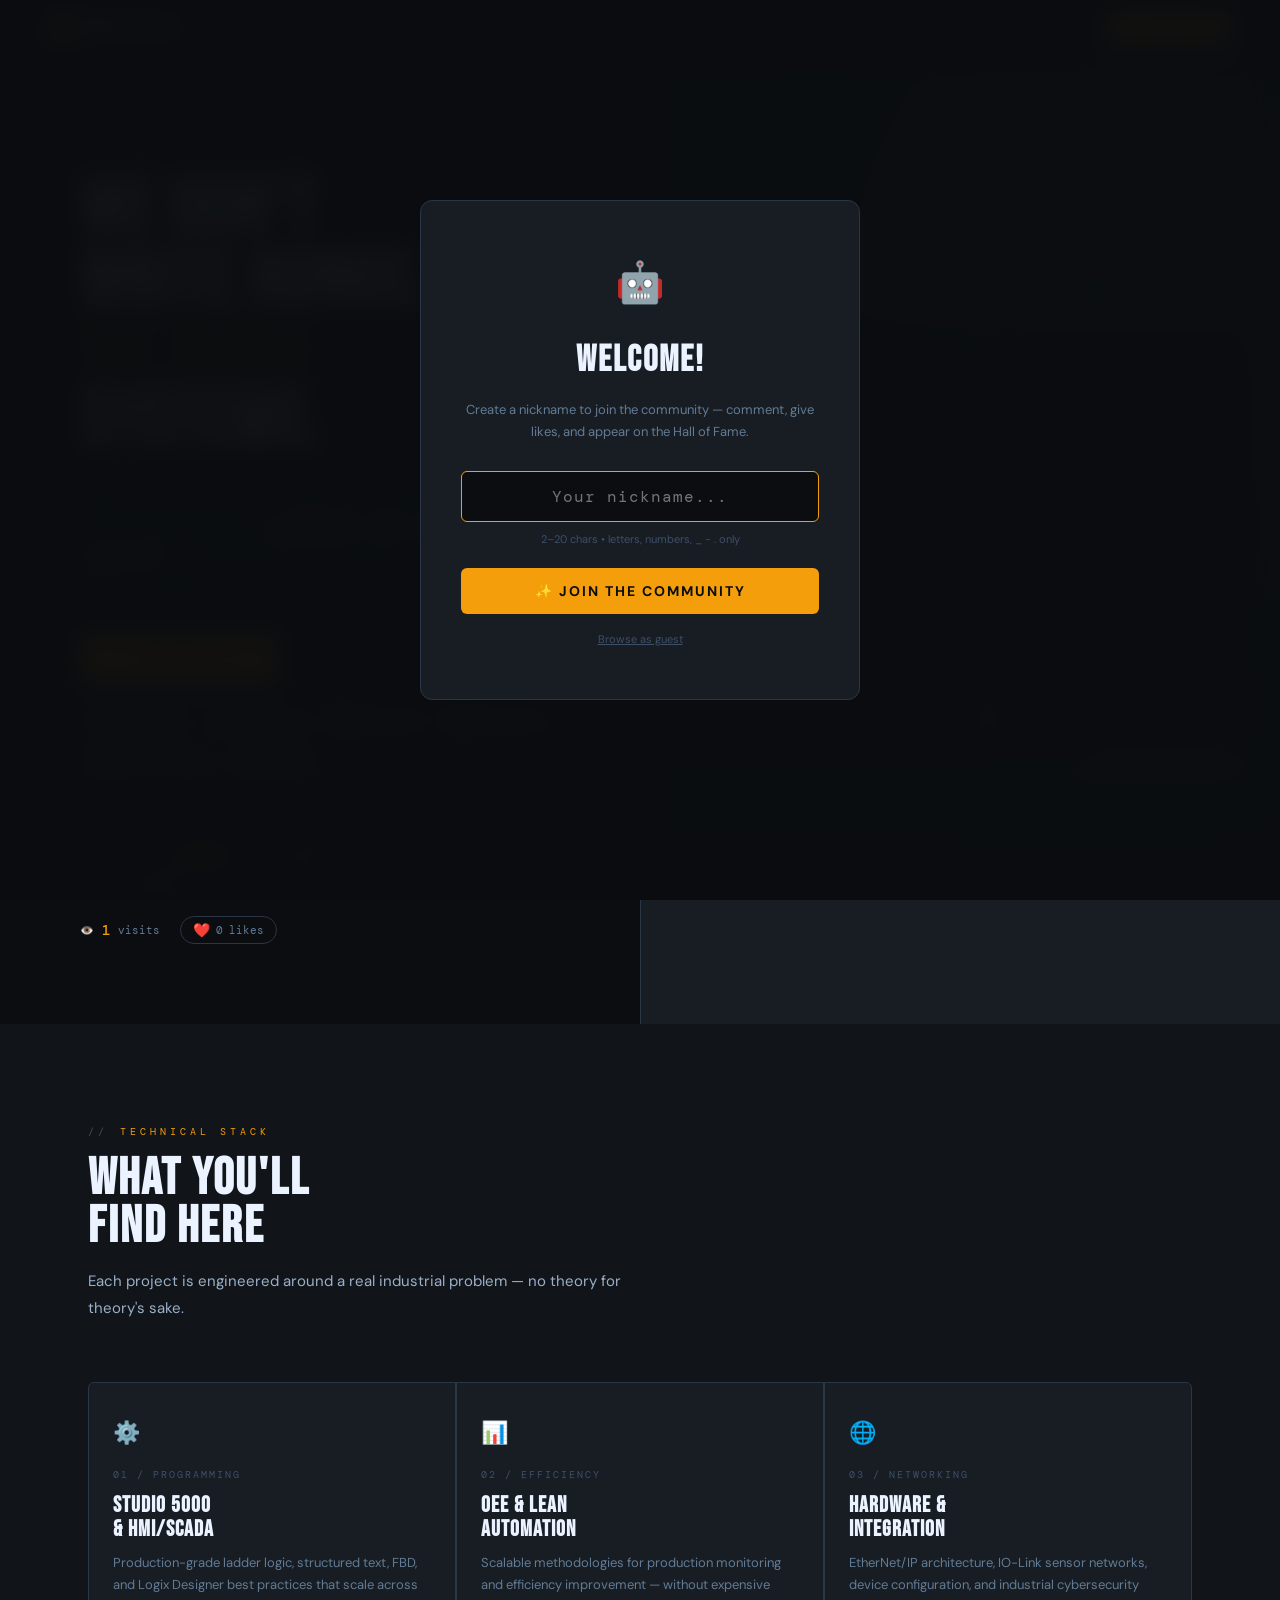
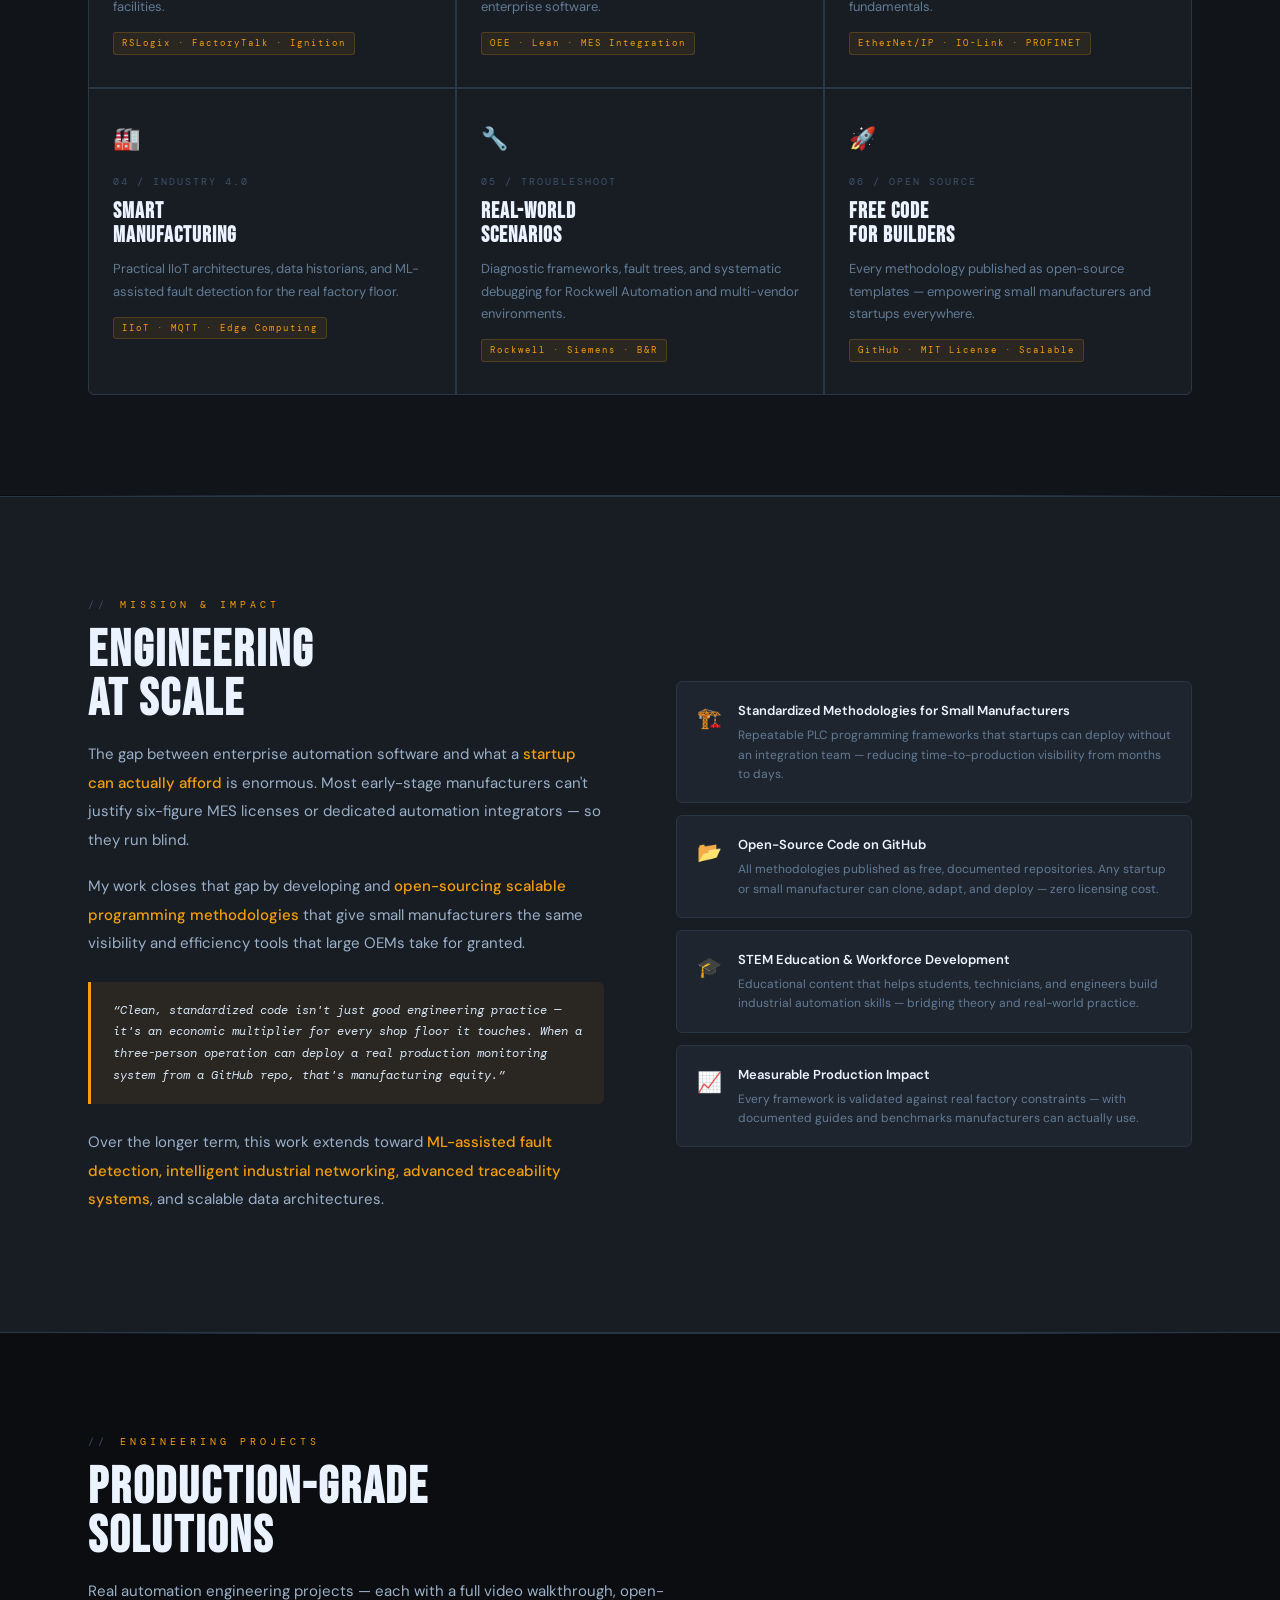
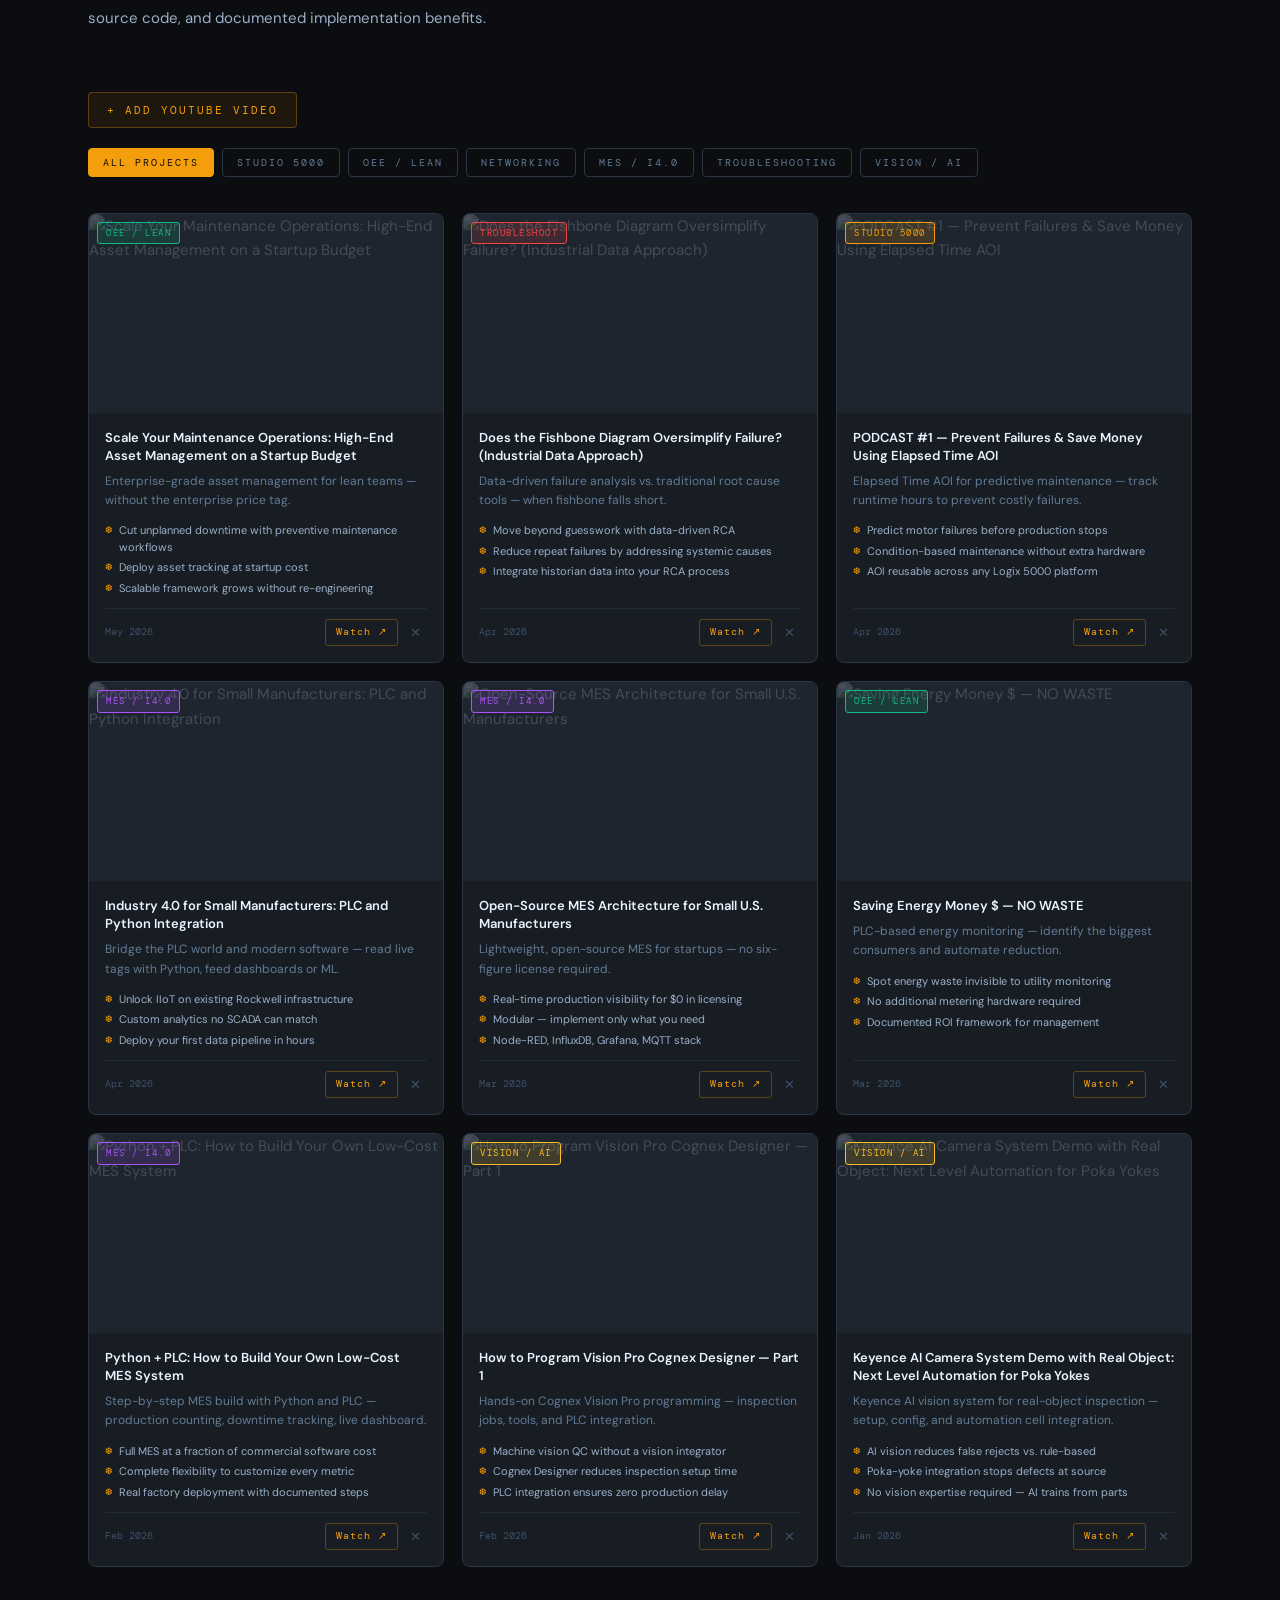
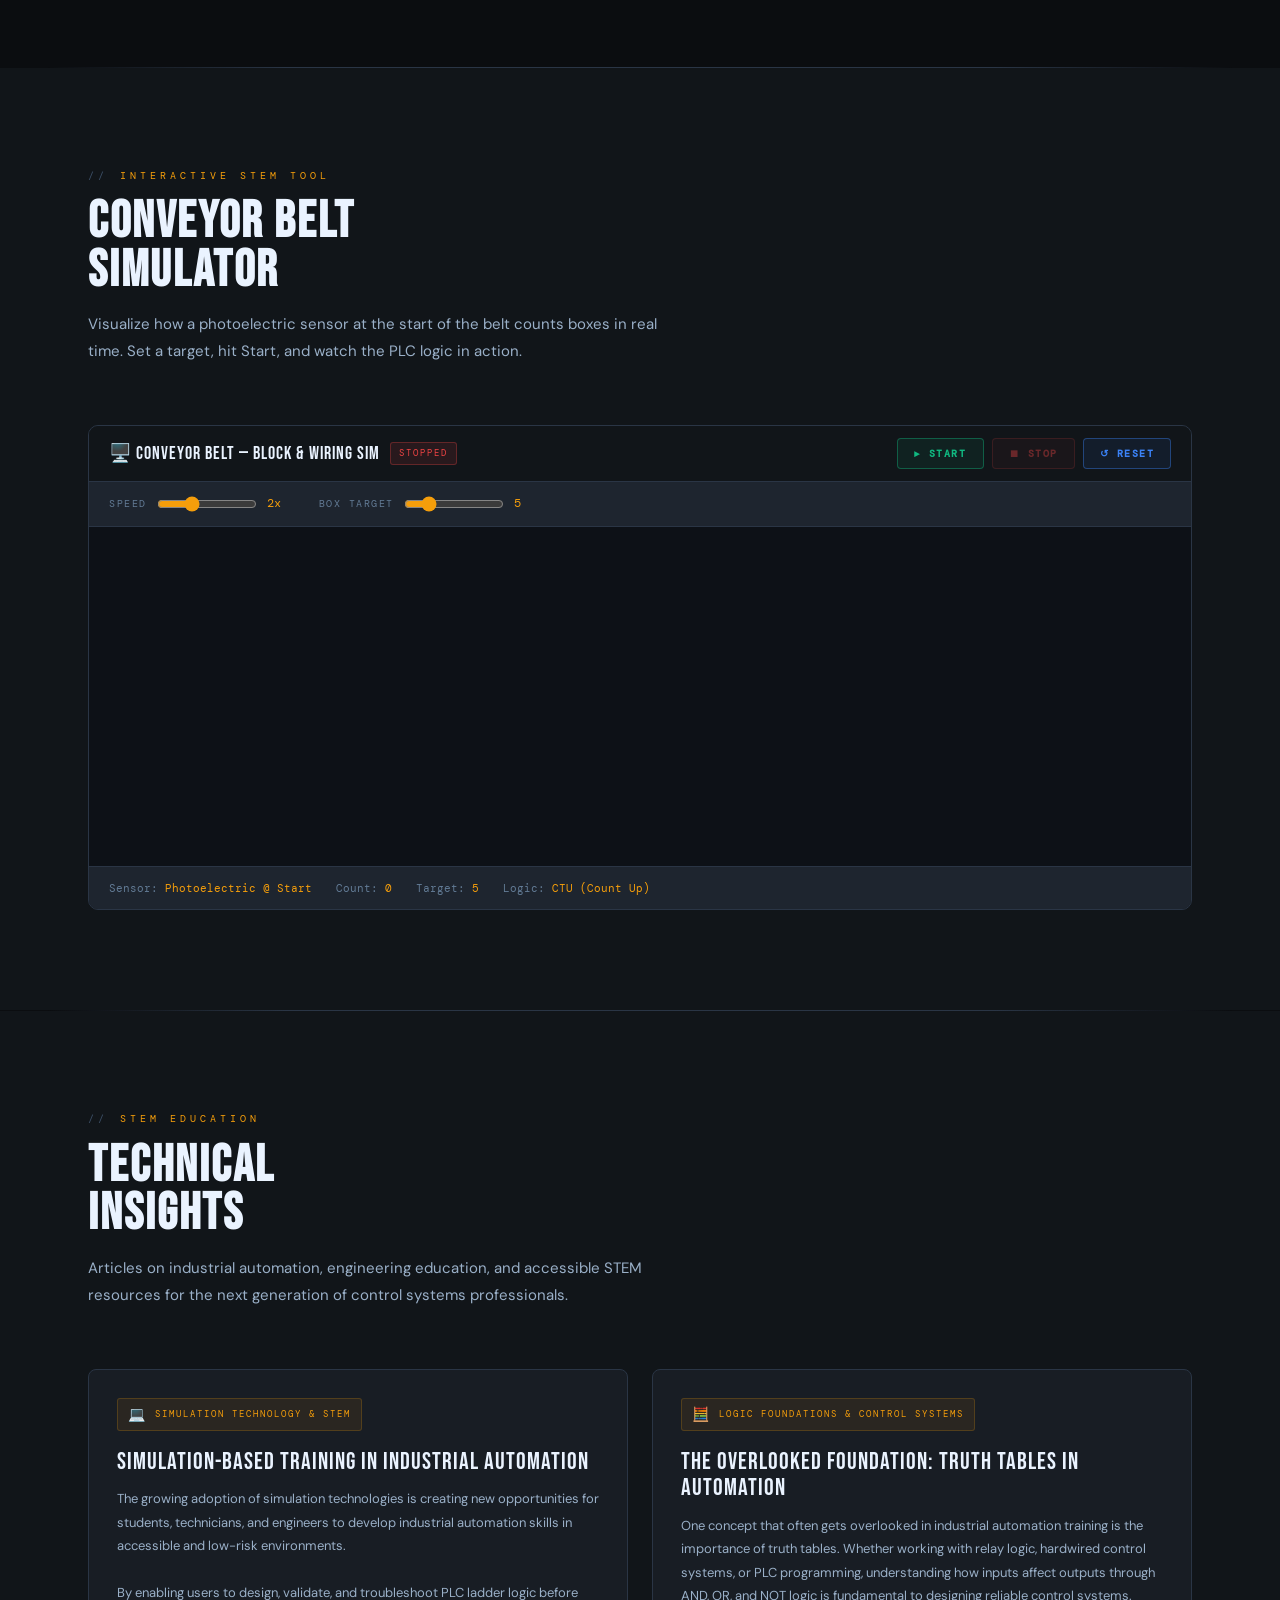
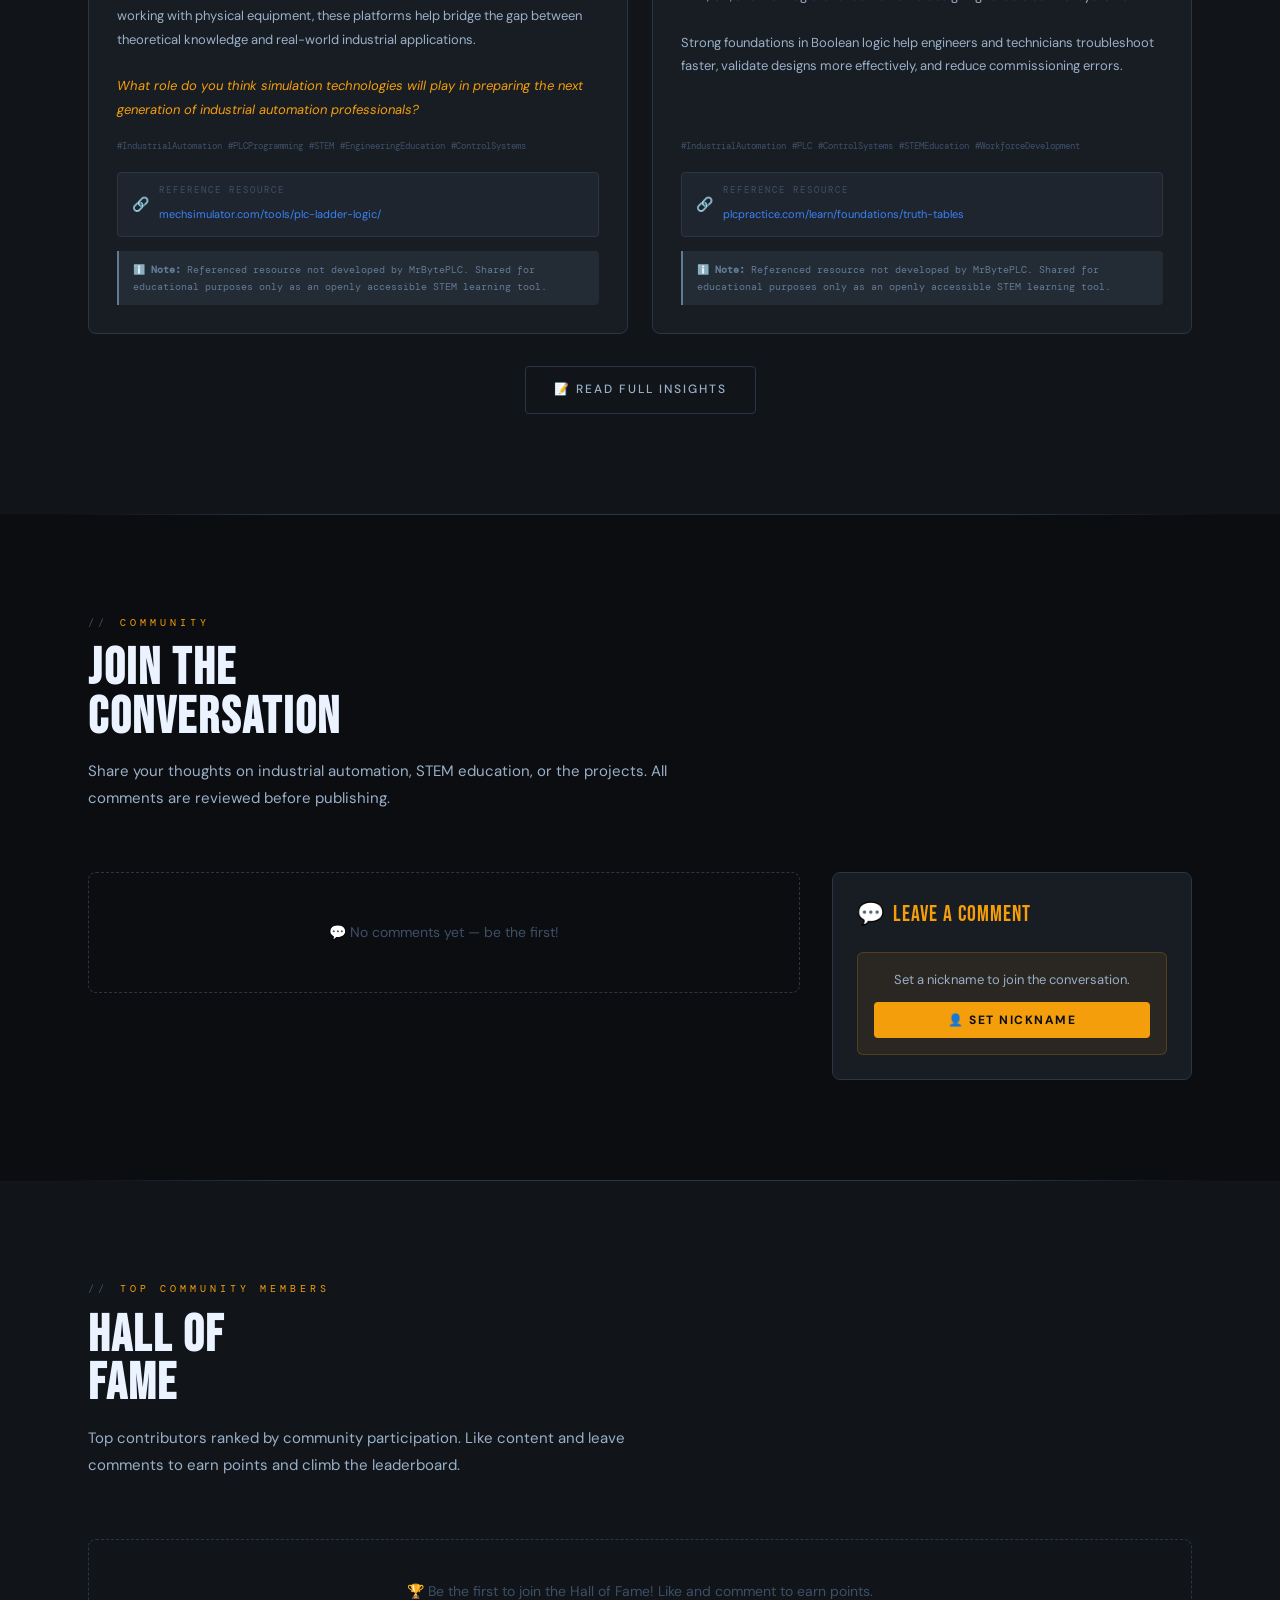
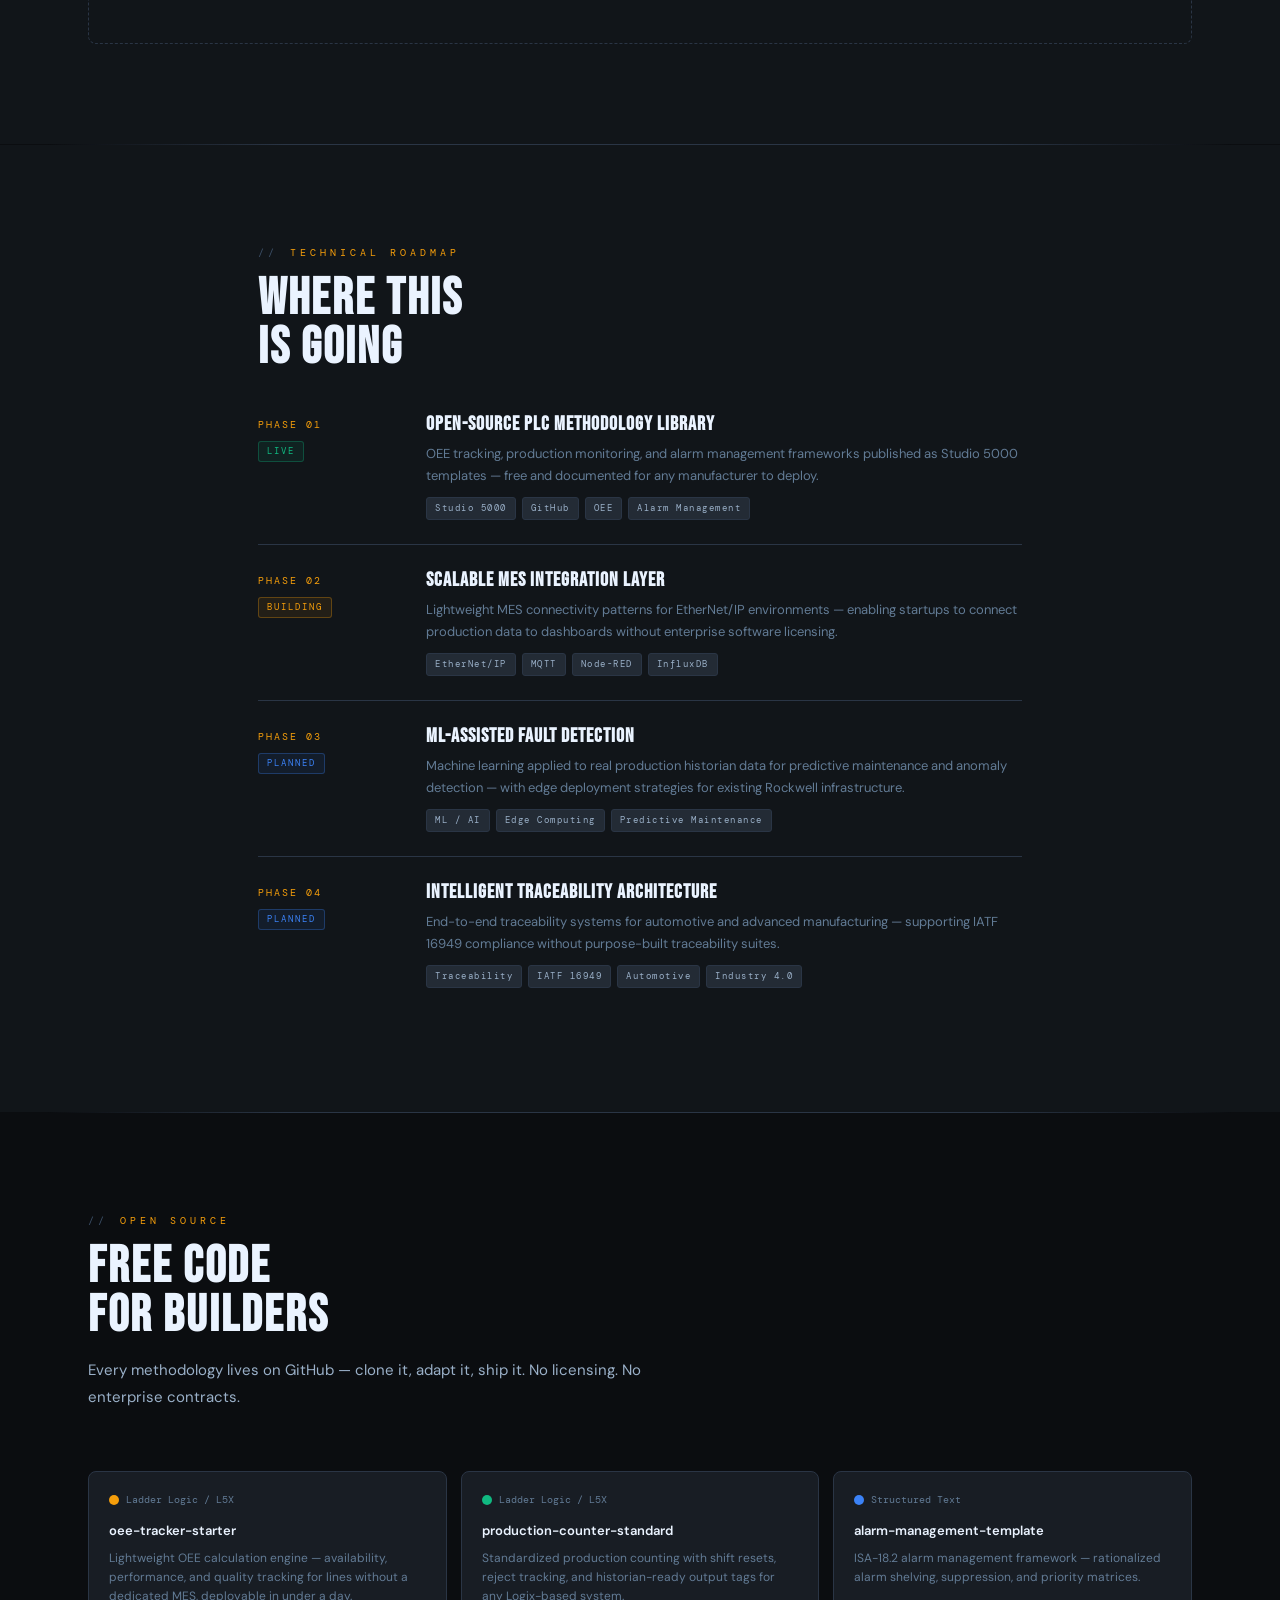
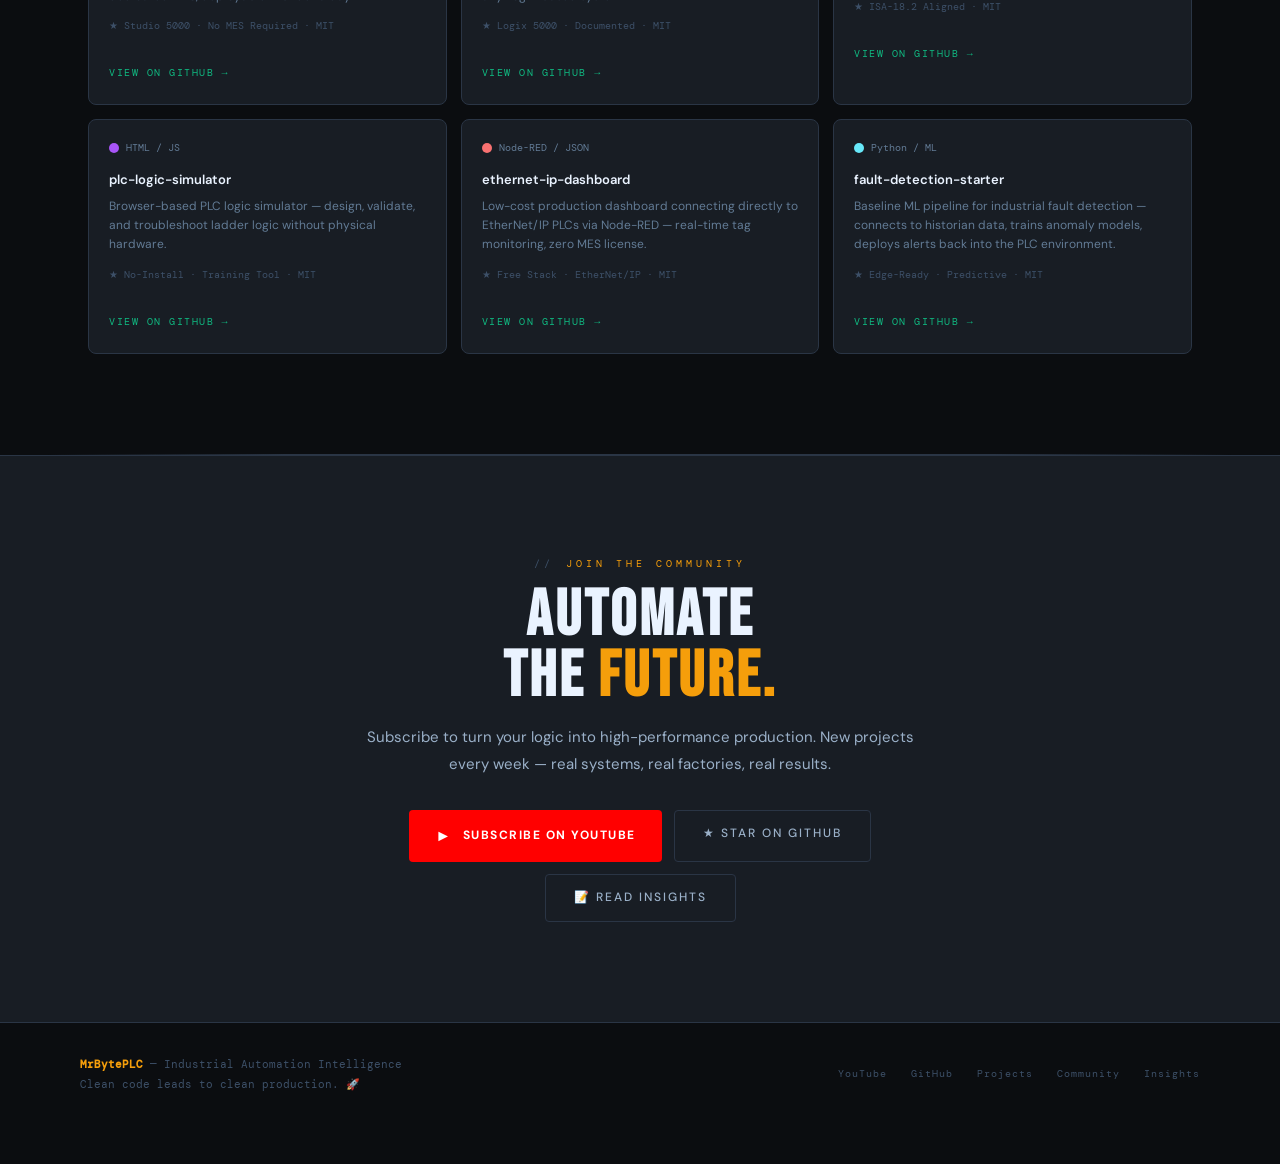
==== commit 03aab276: "Add files via upload" ====
--- a/index.html
+++ b/index.html
@@ -2,8 +2,8 @@
 <html lang="en">
 <head>
 <meta charset="UTF-8">
-<meta name="viewport" content="width=device-width, initial-scale=1.0">
-<meta name="description" content="MrBytePLC — Industrial automation engineering content. Studio 5000, OEE, MES, EtherNet/IP, open-source PLC methodologies for U.S. manufacturers.">
+<meta name="viewport" content="width=device-width, initial-scale=1.0, maximum-scale=5.0">
+<meta name="description" content="MrBytePLC &#x2014; Industrial automation engineering. Studio 5000, OEE, MES, EtherNet/IP, open-source PLC methodologies for U.S. manufacturers.">
 <title>MrBytePLC &#x2014; Industrial Automation Intelligence</title>
 <link rel="stylesheet" href="assets/css/main.css">
 <link rel="stylesheet" href="assets/css/hero.css">
@@ -11,7 +11,21 @@
 </head>
 <body>
 
-<!-- &#x2550;&#x2550;&#x2550;&#x2550;&#x2550;&#x2550;&#x2550;&#x2550;&#x2550; NAV &#x2550;&#x2550;&#x2550;&#x2550;&#x2550;&#x2550;&#x2550;&#x2550;&#x2550; -->
+<!-- ═══ NICKNAME MODAL ═══ -->
+<div class="nick-overlay" id="nick-overlay">
+  <div class="nick-box">
+    <div class="nick-logo">&#x1F916;</div>
+    <h2>WELCOME!</h2>
+    <p>Create a nickname to join the community &#x2014; comment, give likes, and appear on the Hall of Fame.</p>
+    <input class="nick-input" id="nick-input" type="text" maxlength="20" placeholder="Your nickname..." autocomplete="off" spellcheck="false">
+    <div class="nick-hint">2&#x2013;20 chars &#x2022; letters, numbers, _ - . only</div>
+    <div class="nick-err" id="nick-err"></div>
+    <button class="nick-btn" onclick="submitNick()">&#x2728; Join the Community</button>
+    <button class="nick-skip" onclick="skipNick()">Browse as guest</button>
+  </div>
+</div>
+
+<!-- ═══ NAV ═══ -->
 <nav>
   <a href="index.html" class="nav-logo">
     <div class="logo-icon">PLC</div>
@@ -21,9 +35,11 @@
     <a href="#pillars">Expertise</a>
     <a href="#mission">Mission</a>
     <a href="#projects">Projects</a>
+    <a href="#simulator">Simulator</a>
     <a href="pages/insights.html">Insights</a>
-    <a href="#roadmap">Roadmap</a>
-    <a href="#opensource">Open Source</a>
+    <a href="#comments">Community</a>
+    <a href="#halloffame">Hall of Fame</a>
+    <button id="nav-nick" onclick="openNickModal()" style="background:none;border:none;cursor:pointer;font-family:var(--mono);font-size:11px;color:var(--muted);letter-spacing:1px;padding:0;transition:color .2s;">&#x1F464; Set Nickname</button>
     <a href="https://youtube.com/@mrbyteplc" target="_blank" rel="noopener" class="nav-cta">&#x25BA; Subscribe</a>
   </div>
   <button class="nav-hamburger" id="nav-hamburger" onclick="toggleMobileNav()" aria-label="Menu">
@@ -32,50 +48,56 @@
 </nav>
 
 <div class="nav-mobile" id="nav-mobile">
-  <a href="#pillars">&#x2699; Expertise</a>
+  <a href="#pillars">&#x2699;&#xFE0F; Expertise</a>
   <a href="#mission">&#x1F3AF; Mission</a>
   <a href="#projects">&#x1F4F9; Projects</a>
+  <a href="#simulator">&#x1F5A5;&#xFE0F; Simulator</a>
   <a href="pages/insights.html">&#x1F4DD; Insights</a>
-  <a href="#roadmap">&#x1F5FA; Roadmap</a>
-  <a href="#opensource">&#x1F4C2; Open Source</a>
+  <a href="#comments">&#x1F4AC; Community</a>
+  <a href="#halloffame">&#x1F3C6; Hall of Fame</a>
   <a href="https://youtube.com/@mrbyteplc" target="_blank" rel="noopener">&#x25BA; YouTube</a>
 </div>
 
-<!-- &#x2550;&#x2550;&#x2550;&#x2550;&#x2550;&#x2550;&#x2550;&#x2550;&#x2550; HERO &#x2550;&#x2550;&#x2550;&#x2550;&#x2550;&#x2550;&#x2550;&#x2550;&#x2550; -->
+<!-- ═══ HERO ═══ -->
 <section class="hero">
   <div class="hero-left">
     <div class="hero-eyebrow">Industrial Automation Intelligence</div>
     <h1 class="hero-h1">WE DON&apos;T<br>WRITE RUNGS.<br><em>WE BUILD</em><br>SYSTEMS.</h1>
     <p class="hero-body">
       Deep technical content for engineers and technicians ready to move beyond the basics.
-      <strong>Studio 5000 &middot; MES &middot; OEE &middot; EtherNet/IP &middot; Industry 4.0</strong> &mdash;
+      <strong>Studio 5000 &middot; MES &middot; OEE &middot; EtherNet/IP &middot; Industry 4.0</strong> &#x2014;
       from the factory floor, built to empower the next wave of manufacturing.
     </p>
     <div class="hero-actions">
       <a href="#projects" class="btn-primary">&#x25BA; View Projects</a>
       <a href="https://github.com/mrbyteplc" target="_blank" rel="noopener" class="btn-ghost">&#x2605; GitHub</a>
     </div>
-    <!-- Quick-access nav buttons -->
     <div class="hero-nav-buttons">
-      <a href="#pillars" class="hero-nav-btn"><span class="btn-emoji">&#x2699;</span> Expertise</a>
-      <a href="#mission" class="hero-nav-btn"><span class="btn-emoji">&#x1F3AF;</span> Mission</a>
-      <a href="pages/insights.html" class="hero-nav-btn"><span class="btn-emoji">&#x1F4DD;</span> Insights</a>
-      <a href="#roadmap" class="hero-nav-btn"><span class="btn-emoji">&#x1F5FA;</span> Roadmap</a>
-      <a href="#opensource" class="hero-nav-btn"><span class="btn-emoji">&#x1F4C2;</span> Open Source</a>
+      <a href="#pillars"          class="hero-nav-btn">&#x2699;&#xFE0F; Expertise</a>
+      <a href="#simulator"        class="hero-nav-btn">&#x1F5A5;&#xFE0F; Simulator</a>
+      <a href="pages/insights.html" class="hero-nav-btn">&#x1F4DD; Insights</a>
+      <a href="#comments"         class="hero-nav-btn">&#x1F4AC; Community</a>
+      <a href="#halloffame"       class="hero-nav-btn">&#x1F3C6; Hall of Fame</a>
+      <a href="#roadmap"          class="hero-nav-btn">&#x1F5FA;&#xFE0F; Roadmap</a>
     </div>
     <div class="hero-stats">
       <div><div class="hstat-n" id="stat-videos">0</div><div class="hstat-l">Projects</div></div>
       <div><div class="hstat-n">100%</div><div class="hstat-l">Open Source</div></div>
       <div><div class="hstat-n">5+</div><div class="hstat-l">Methodologies</div></div>
     </div>
+    <div class="hero-counters">
+      <div class="hcounter">&#x1F441;&#xFE0F; <span class="hcounter-val" id="visit-count">0</span> visits</div>
+      <button class="like-btn" id="like-btn" onclick="toggleLike()">
+        <span class="heart">&#x2764;&#xFE0F;</span>
+        <span id="like-count">0</span> likes
+      </button>
+    </div>
   </div>
 
   <div class="hero-right">
     <div class="terminal">
       <div class="terminal-bar">
-        <div class="tb-dot r"></div>
-        <div class="tb-dot y"></div>
-        <div class="tb-dot g"></div>
+        <div class="tb-dot r"></div><div class="tb-dot y"></div><div class="tb-dot g"></div>
         <span class="tb-title">oee_tracker.L5X &#x2014; Studio 5000</span>
       </div>
       <div class="terminal-body">
@@ -87,7 +109,7 @@
 <span class="tl"><span class="tl-ln">06</span></span>
 <span class="tl"><span class="tl-ln">07</span><span class="tl-cmt">// OEE = A &times; P &times; Q</span></span>
 <span class="tl"><span class="tl-ln">08</span><span class="tl-fn">CPT</span>(<span class="tl-tag">OEE_PCT</span>,</span>
-<span class="tl"><span class="tl-ln">09</span>    <span class="tl-str">AVAIL</span> * <span class="tl-str">PERF</span> * <span class="tl-str">QUALITY</span>);</span>
+<span class="tl"><span class="tl-ln">09</span>&nbsp;&nbsp;&nbsp;&nbsp;<span class="tl-str">AVAIL</span> * <span class="tl-str">PERF</span> * <span class="tl-str">QUALITY</span>);</span>
 <span class="tl"><span class="tl-ln">10</span></span>
 <span class="tl"><span class="tl-ln">11</span><span class="tl-cmt">// Historian-ready output</span></span>
 <span class="tl"><span class="tl-ln">12</span><span class="tl-fn">MOV</span>(<span class="tl-tag">OEE_PCT</span>, <span class="tl-str">MQTT_TAG.OEE</span>);</span>
@@ -95,174 +117,72 @@
 <span class="tl"><span class="tl-ln">14</span><span class="tl-ok">// &#x2713; Clean code &#x2192; clean production</span> <span class="cursor"></span></span>
       </div>
     </div>
-    <div class="badge-float bf1">
-      <span class="bf-val">OEE</span>
-      Studio 5000 &middot; Lean &middot; MES
-    </div>
-    <div class="badge-float bf2">
-      <span class="bf-val">&#x2713; Open Source</span>
-      github.com/mrbyteplc
-    </div>
-  </div>
-</section>
-
-<!-- &#x2550;&#x2550;&#x2550;&#x2550;&#x2550;&#x2550;&#x2550;&#x2550;&#x2550; PILLARS &#x2550;&#x2550;&#x2550;&#x2550;&#x2550;&#x2550;&#x2550;&#x2550;&#x2550; -->
+    <div class="badge-float bf1"><span class="bf-val">OEE</span>Studio 5000 &middot; Lean &middot; MES</div>
+    <div class="badge-float bf2"><span class="bf-val">&#x2713; Open Source</span>github.com/mrbyteplc</div>
+  </div>
+</section>
+
+<!-- ═══ PILLARS ═══ -->
 <section id="pillars">
   <div class="section-inner">
     <div class="section-eyebrow fade-up">Technical Stack</div>
     <h2 class="section-h2 fade-up">WHAT YOU&apos;LL<br>FIND HERE</h2>
     <p class="section-sub fade-up">Each project is engineered around a real industrial problem &#x2014; no theory for theory&apos;s sake.</p>
-
     <div class="pillars-grid">
-      <div class="pillar fade-up">
-        <div class="pillar-icon">&#x2699;&#xFE0F;</div>
-        <div class="pillar-num">01 / PROGRAMMING</div>
-        <h3>STUDIO 5000<br>&amp; HMI/SCADA</h3>
-        <p>Production-grade ladder logic, structured text, FBD, and Logix Designer best practices that scale across facilities.</p>
-        <span class="pillar-tag">RSLogix &middot; FactoryTalk &middot; Ignition</span>
-      </div>
-      <div class="pillar fade-up">
-        <div class="pillar-icon">&#x1F4CA;</div>
-        <div class="pillar-num">02 / EFFICIENCY</div>
-        <h3>OEE &amp; LEAN<br>AUTOMATION</h3>
-        <p>Scalable methodologies for production monitoring and efficiency improvement &#x2014; without expensive enterprise software.</p>
-        <span class="pillar-tag">OEE &middot; Lean &middot; MES Integration</span>
-      </div>
-      <div class="pillar fade-up">
-        <div class="pillar-icon">&#x1F310;</div>
-        <div class="pillar-num">03 / NETWORKING</div>
-        <h3>HARDWARE &amp;<br>INTEGRATION</h3>
-        <p>EtherNet/IP architecture, IO-Link sensor networks, device configuration, and industrial cybersecurity fundamentals.</p>
-        <span class="pillar-tag">EtherNet/IP &middot; IO-Link &middot; PROFINET</span>
-      </div>
-      <div class="pillar fade-up">
-        <div class="pillar-icon">&#x1F3ED;</div>
-        <div class="pillar-num">04 / INDUSTRY 4.0</div>
-        <h3>SMART<br>MANUFACTURING</h3>
-        <p>Practical implementation of IIoT architectures, data historians, and ML-assisted fault detection for the real factory floor.</p>
-        <span class="pillar-tag">IIoT &middot; MQTT &middot; Edge Computing</span>
-      </div>
-      <div class="pillar fade-up">
-        <div class="pillar-icon">&#x1F527;</div>
-        <div class="pillar-num">05 / TROUBLESHOOT</div>
-        <h3>REAL-WORLD<br>SCENARIOS</h3>
-        <p>Diagnostic frameworks, fault trees, and systematic debugging for Rockwell Automation and multi-vendor environments.</p>
-        <span class="pillar-tag">Rockwell &middot; Siemens &middot; B&amp;R</span>
-      </div>
-      <div class="pillar fade-up">
-        <div class="pillar-icon">&#x1F680;</div>
-        <div class="pillar-num">06 / OPEN SOURCE</div>
-        <h3>FREE CODE<br>FOR BUILDERS</h3>
-        <p>Every methodology published as open-source templates &#x2014; empowering small manufacturers and startups everywhere.</p>
-        <span class="pillar-tag">GitHub &middot; MIT License &middot; Scalable</span>
-      </div>
-    </div>
-  </div>
-</section>
-
-<div class="divider"></div>
-
-<!-- &#x2550;&#x2550;&#x2550;&#x2550;&#x2550;&#x2550;&#x2550;&#x2550;&#x2550; MISSION &#x2550;&#x2550;&#x2550;&#x2550;&#x2550;&#x2550;&#x2550;&#x2550;&#x2550; -->
+      <div class="pillar fade-up"><div class="pillar-icon">&#x2699;&#xFE0F;</div><div class="pillar-num">01 / PROGRAMMING</div><h3>STUDIO 5000<br>&amp; HMI/SCADA</h3><p>Production-grade ladder logic, structured text, FBD, and Logix Designer best practices that scale across facilities.</p><span class="pillar-tag">RSLogix &middot; FactoryTalk &middot; Ignition</span></div>
+      <div class="pillar fade-up"><div class="pillar-icon">&#x1F4CA;</div><div class="pillar-num">02 / EFFICIENCY</div><h3>OEE &amp; LEAN<br>AUTOMATION</h3><p>Scalable methodologies for production monitoring and efficiency improvement &#x2014; without expensive enterprise software.</p><span class="pillar-tag">OEE &middot; Lean &middot; MES Integration</span></div>
+      <div class="pillar fade-up"><div class="pillar-icon">&#x1F310;</div><div class="pillar-num">03 / NETWORKING</div><h3>HARDWARE &amp;<br>INTEGRATION</h3><p>EtherNet/IP architecture, IO-Link sensor networks, device configuration, and industrial cybersecurity fundamentals.</p><span class="pillar-tag">EtherNet/IP &middot; IO-Link &middot; PROFINET</span></div>
+      <div class="pillar fade-up"><div class="pillar-icon">&#x1F3ED;</div><div class="pillar-num">04 / INDUSTRY 4.0</div><h3>SMART<br>MANUFACTURING</h3><p>Practical IIoT architectures, data historians, and ML-assisted fault detection for the real factory floor.</p><span class="pillar-tag">IIoT &middot; MQTT &middot; Edge Computing</span></div>
+      <div class="pillar fade-up"><div class="pillar-icon">&#x1F527;</div><div class="pillar-num">05 / TROUBLESHOOT</div><h3>REAL-WORLD<br>SCENARIOS</h3><p>Diagnostic frameworks, fault trees, and systematic debugging for Rockwell Automation and multi-vendor environments.</p><span class="pillar-tag">Rockwell &middot; Siemens &middot; B&amp;R</span></div>
+      <div class="pillar fade-up"><div class="pillar-icon">&#x1F680;</div><div class="pillar-num">06 / OPEN SOURCE</div><h3>FREE CODE<br>FOR BUILDERS</h3><p>Every methodology published as open-source templates &#x2014; empowering small manufacturers and startups everywhere.</p><span class="pillar-tag">GitHub &middot; MIT License &middot; Scalable</span></div>
+    </div>
+  </div>
+</section>
+
+<div class="divider"></div>
+
+<!-- ═══ MISSION ═══ -->
 <section id="mission">
   <div class="section-inner">
     <div class="mission-grid">
       <div class="mission-left fade-up">
         <div class="section-eyebrow">Mission &amp; Impact</div>
         <h2 class="section-h2">ENGINEERING<br>AT SCALE</h2>
-        <p>
-          The gap between enterprise automation software and what a <strong>startup can actually afford</strong>
-          is enormous. Most early-stage manufacturers can&apos;t justify six-figure MES licenses or
-          dedicated automation integrators &#x2014; so they run blind.
-        </p>
-        <p>
-          My work closes that gap by developing and <strong>open-sourcing scalable programming methodologies</strong>
-          that give small manufacturers the same visibility and efficiency tools that large OEMs take for granted.
-        </p>
-        <div class="mission-quote">
-          <p>&ldquo;Clean, standardized code isn&apos;t just good engineering practice &#x2014; it&apos;s an economic multiplier
-          for every shop floor it touches. When a three-person operation can deploy a real
-          production monitoring system from a GitHub repo, that&apos;s manufacturing equity.&rdquo;</p>
-        </div>
-        <p>
-          Over the longer term, this work extends toward <strong>ML-assisted fault detection,
-          intelligent industrial networking, advanced traceability systems</strong>, and scalable
-          data architectures &#x2014; helping accelerate the adoption of resilient manufacturing systems.
-        </p>
-      </div>
-
+        <p>The gap between enterprise automation software and what a <strong>startup can actually afford</strong> is enormous. Most early-stage manufacturers can&apos;t justify six-figure MES licenses or dedicated automation integrators &#x2014; so they run blind.</p>
+        <p>My work closes that gap by developing and <strong>open-sourcing scalable programming methodologies</strong> that give small manufacturers the same visibility and efficiency tools that large OEMs take for granted.</p>
+        <div class="mission-quote"><p>&ldquo;Clean, standardized code isn&apos;t just good engineering practice &#x2014; it&apos;s an economic multiplier for every shop floor it touches. When a three-person operation can deploy a real production monitoring system from a GitHub repo, that&apos;s manufacturing equity.&rdquo;</p></div>
+        <p>Over the longer term, this work extends toward <strong>ML-assisted fault detection, intelligent industrial networking, advanced traceability systems</strong>, and scalable data architectures.</p>
+      </div>
       <div class="mission-right fade-up">
         <div class="impact-cards">
-          <div class="impact-card">
-            <div class="impact-icon">&#x1F3D7;&#xFE0F;</div>
-            <div>
-              <div class="impact-title">Standardized Methodologies for Small Manufacturers</div>
-              <div class="impact-desc">Developing and publishing repeatable PLC programming frameworks that startups can deploy without an integration team &#x2014; reducing time-to-production visibility from months to days.</div>
-            </div>
-          </div>
-          <div class="impact-card">
-            <div class="impact-icon">&#x1F4C2;</div>
-            <div>
-              <div class="impact-title">Open-Source Code on GitHub</div>
-              <div class="impact-desc">All methodologies published as free, documented repositories. Any startup or small manufacturer can clone, adapt, and deploy &#x2014; zero licensing cost.</div>
-            </div>
-          </div>
-          <div class="impact-card">
-            <div class="impact-icon">&#x1F393;</div>
-            <div>
-              <div class="impact-title">STEM Education &amp; Workforce Development</div>
-              <div class="impact-desc">Educational content and training resources that help students, technicians, and engineers build industrial automation skills &#x2014; bridging the gap between theory and real-world practice.</div>
-            </div>
-          </div>
-          <div class="impact-card">
-            <div class="impact-icon">&#x1F4C8;</div>
-            <div>
-              <div class="impact-title">Measurable Production Impact</div>
-              <div class="impact-desc">Every framework is validated against real factory constraints &#x2014; with documented implementation guides and benchmarks manufacturers can actually use.</div>
-            </div>
-          </div>
-        </div>
-      </div>
-    </div>
-  </div>
-</section>
-
-<div class="divider"></div>
-
-<!-- &#x2550;&#x2550;&#x2550;&#x2550;&#x2550;&#x2550;&#x2550;&#x2550;&#x2550; PROJECTS &#x2550;&#x2550;&#x2550;&#x2550;&#x2550;&#x2550;&#x2550;&#x2550;&#x2550; -->
+          <div class="impact-card"><div class="impact-icon">&#x1F3D7;&#xFE0F;</div><div><div class="impact-title">Standardized Methodologies for Small Manufacturers</div><div class="impact-desc">Repeatable PLC programming frameworks that startups can deploy without an integration team &#x2014; reducing time-to-production visibility from months to days.</div></div></div>
+          <div class="impact-card"><div class="impact-icon">&#x1F4C2;</div><div><div class="impact-title">Open-Source Code on GitHub</div><div class="impact-desc">All methodologies published as free, documented repositories. Any startup or small manufacturer can clone, adapt, and deploy &#x2014; zero licensing cost.</div></div></div>
+          <div class="impact-card"><div class="impact-icon">&#x1F393;</div><div><div class="impact-title">STEM Education &amp; Workforce Development</div><div class="impact-desc">Educational content that helps students, technicians, and engineers build industrial automation skills &#x2014; bridging theory and real-world practice.</div></div></div>
+          <div class="impact-card"><div class="impact-icon">&#x1F4C8;</div><div><div class="impact-title">Measurable Production Impact</div><div class="impact-desc">Every framework is validated against real factory constraints &#x2014; with documented guides and benchmarks manufacturers can actually use.</div></div></div>
+        </div>
+      </div>
+    </div>
+  </div>
+</section>
+
+<div class="divider"></div>
+
+<!-- ═══ PROJECTS ═══ -->
 <section id="projects">
   <div class="section-inner">
     <div class="section-eyebrow fade-up">Engineering Projects</div>
     <h2 class="section-h2 fade-up">PRODUCTION-GRADE<br>SOLUTIONS</h2>
-    <p class="section-sub fade-up">
-      Real automation engineering projects &#x2014; from concept to deployment. Each project includes
-      a full video walkthrough, open-source code, and documented implementation benefits.
-    </p>
-
-    <!-- Add video toggle -->
+    <p class="section-sub fade-up">Real automation engineering projects &#x2014; each with a full video walkthrough, open-source code, and documented implementation benefits.</p>
     <button class="btn-toggle-add" onclick="toggleAddPanel()">&#x002B; Add YouTube Video</button>
-
-    <!-- Add video panel -->
     <div class="add-video-panel" id="add-panel" style="display:none;">
       <div class="avp-title">&#x25BA; <span>Add Project</span></div>
       <div class="form-row">
-        <div class="field">
-          <label>YouTube URL or Video ID</label>
-          <input id="f-url" type="text" placeholder="https://youtube.com/watch?v=...">
-        </div>
-        <div class="field">
-          <label>Duration (optional)</label>
-          <input id="f-dur" type="text" placeholder="24:30">
-        </div>
-      </div>
-      <div class="form-row full">
-        <div class="field">
-          <label>Project Title</label>
-          <input id="f-title" type="text" placeholder="Studio 5000: OEE System Build">
-        </div>
-      </div>
+        <div class="field"><label>YouTube URL or Video ID</label><input id="f-url" type="text" placeholder="https://youtube.com/watch?v=..."></div>
+        <div class="field"><label>Duration (optional)</label><input id="f-dur" type="text" placeholder="24:30"></div>
+      </div>
+      <div class="form-row full"><div class="field"><label>Project Title</label><input id="f-title" type="text" placeholder="Studio 5000: OEE System Build"></div></div>
       <div class="form-row">
-        <div class="field">
-          <label>Category</label>
+        <div class="field"><label>Category</label>
           <select id="f-cat">
             <option value="studio">Studio 5000</option>
             <option value="oee">OEE / Lean</option>
@@ -272,10 +192,7 @@
             <option value="vision">Vision / AI</option>
           </select>
         </div>
-        <div class="field">
-          <label>Short Description</label>
-          <textarea id="f-desc" placeholder="What will the viewer learn?"></textarea>
-        </div>
+        <div class="field"><label>Short Description</label><textarea id="f-desc" placeholder="What will the viewer learn?"></textarea></div>
       </div>
       <div class="form-actions">
         <button class="btn-add" onclick="addVideo()">Add Project</button>
@@ -283,8 +200,6 @@
       </div>
       <p id="add-error" style="color:var(--red);font-size:12px;margin-top:8px;display:none"></p>
     </div>
-
-    <!-- Filter bar -->
     <div class="filter-bar">
       <button class="filter-btn active" onclick="filterVideos('all',this)">All Projects</button>
       <button class="filter-btn" onclick="filterVideos('studio',this)">Studio 5000</button>
@@ -294,154 +209,190 @@
       <button class="filter-btn" onclick="filterVideos('troubl',this)">Troubleshooting</button>
       <button class="filter-btn" onclick="filterVideos('vision',this)">Vision / AI</button>
     </div>
-
-    <!-- Projects grid -->
     <div class="video-grid" id="video-grid"></div>
   </div>
 </section>
 
 <div class="divider"></div>
 
-<!-- &#x2550;&#x2550;&#x2550;&#x2550;&#x2550;&#x2550;&#x2550;&#x2550;&#x2550; ROADMAP &#x2550;&#x2550;&#x2550;&#x2550;&#x2550;&#x2550;&#x2550;&#x2550;&#x2550; -->
+<!-- ═══ SIMULATOR ═══ -->
+<section id="simulator">
+  <div class="section-inner">
+    <div class="section-eyebrow fade-up">Interactive STEM Tool</div>
+    <h2 class="section-h2 fade-up">CONVEYOR BELT<br>SIMULATOR</h2>
+    <p class="section-sub fade-up">Visualize how a photoelectric sensor at the start of the belt counts boxes in real time. Set a target, hit Start, and watch the PLC logic in action.</p>
+    <div class="sim-wrap fade-up">
+      <div class="sim-toolbar">
+        <div class="sim-toolbar-left">
+          <span class="sim-title">&#x1F5A5;&#xFE0F; Conveyor Belt &mdash; Block &amp; Wiring Sim</span>
+          <span class="sim-badge stopped" id="sim-badge">STOPPED</span>
+        </div>
+        <div class="sim-controls">
+          <button class="sim-btn start" id="btn-start" onclick="simStart()">&#x25BA; Start</button>
+          <button class="sim-btn stop"  id="btn-stop"  onclick="simStop()"  disabled>&#x23F9; Stop</button>
+          <button class="sim-btn reset" id="btn-reset" onclick="simReset()">&#x21BA; Reset</button>
+        </div>
+      </div>
+      <div class="sim-params">
+        <div class="sim-param">
+          <label>Speed</label>
+          <input type="range" min="0.5" max="5" step="0.5" value="2" oninput="simSetSpeed(this.value)">
+          <span class="sim-param-val" id="sim-speed-val">2x</span>
+        </div>
+        <div class="sim-param">
+          <label>Box Target</label>
+          <input type="range" min="1" max="20" step="1" value="5" oninput="simSetTarget(this.value)">
+          <span class="sim-param-val" id="sim-target-val">5</span>
+        </div>
+      </div>
+      <div class="sim-canvas-wrap">
+        <canvas id="sim-canvas"></canvas>
+      </div>
+      <div class="sim-stats">
+        <span class="sim-stat">Sensor: <span>Photoelectric @ Start</span></span>
+        <span class="sim-stat">Count: <span id="sim-count">0</span></span>
+        <span class="sim-stat">Target: <span id="sim-target-display">5</span></span>
+        <span class="sim-stat">Logic: <span>CTU (Count Up)</span></span>
+      </div>
+    </div>
+  </div>
+</section>
+
+<div class="divider"></div>
+
+<!-- ═══ INSIGHTS ═══ -->
+<section id="insights">
+  <div class="section-inner">
+    <div class="section-eyebrow fade-up">STEM Education</div>
+    <h2 class="section-h2 fade-up">TECHNICAL<br>INSIGHTS</h2>
+    <p class="section-sub fade-up">Articles on industrial automation, engineering education, and accessible STEM resources for the next generation of control systems professionals.</p>
+    <div class="insights-grid">
+      <div class="insight-card fade-up">
+        <div class="insight-tag"><span class="insight-icon">&#x1F4BB;</span>Simulation Technology &amp; STEM</div>
+        <div class="insight-title">SIMULATION-BASED TRAINING IN INDUSTRIAL AUTOMATION</div>
+        <div class="insight-body">
+          <p>The growing adoption of simulation technologies is creating new opportunities for students, technicians, and engineers to develop industrial automation skills in accessible and low-risk environments.</p><br>
+          <p>By enabling users to design, validate, and troubleshoot PLC ladder logic before working with physical equipment, these platforms help bridge the gap between theoretical knowledge and real-world industrial applications.</p><br>
+          <p style="color:var(--amber);font-style:italic;font-size:13px;">What role do you think simulation technologies will play in preparing the next generation of industrial automation professionals?</p>
+        </div>
+        <div class="insight-hashtags"><span class="insight-hashtag">#IndustrialAutomation</span><span class="insight-hashtag">#PLCProgramming</span><span class="insight-hashtag">#STEM</span><span class="insight-hashtag">#EngineeringEducation</span><span class="insight-hashtag">#ControlSystems</span></div>
+        <div class="insight-ref"><span class="insight-ref-icon">&#x1F517;</span><div><div class="insight-ref-label">Reference Resource</div><a href="https://mechsimulator.com/tools/plc-ladder-logic/" target="_blank" rel="noopener">mechsimulator.com/tools/plc-ladder-logic/</a></div></div>
+        <div class="insight-disclaimer">&#x2139;&#xFE0F; <strong>Note:</strong> Referenced resource not developed by MrBytePLC. Shared for educational purposes only as an openly accessible STEM learning tool.</div>
+      </div>
+      <div class="insight-card fade-up">
+        <div class="insight-tag"><span class="insight-icon">&#x1F9EE;</span>Logic Foundations &amp; Control Systems</div>
+        <div class="insight-title">THE OVERLOOKED FOUNDATION: TRUTH TABLES IN AUTOMATION</div>
+        <div class="insight-body">
+          <p>One concept that often gets overlooked in industrial automation training is the importance of truth tables. Whether working with relay logic, hardwired control systems, or PLC programming, understanding how inputs affect outputs through AND, OR, and NOT logic is fundamental to designing reliable control systems.</p><br>
+          <p>Strong foundations in Boolean logic help engineers and technicians troubleshoot faster, validate designs more effectively, and reduce commissioning errors.</p>
+        </div>
+        <div class="insight-hashtags"><span class="insight-hashtag">#IndustrialAutomation</span><span class="insight-hashtag">#PLC</span><span class="insight-hashtag">#ControlSystems</span><span class="insight-hashtag">#STEMEducation</span><span class="insight-hashtag">#WorkforceDevelopment</span></div>
+        <div class="insight-ref"><span class="insight-ref-icon">&#x1F517;</span><div><div class="insight-ref-label">Reference Resource</div><a href="https://plcpractice.com/learn/foundations/truth-tables" target="_blank" rel="noopener">plcpractice.com/learn/foundations/truth-tables</a></div></div>
+        <div class="insight-disclaimer">&#x2139;&#xFE0F; <strong>Note:</strong> Referenced resource not developed by MrBytePLC. Shared for educational purposes only as an openly accessible STEM learning tool.</div>
+      </div>
+    </div>
+    <div style="text-align:center;margin-top:32px;">
+      <a href="pages/insights.html" class="btn-ghost">&#x1F4DD; Read Full Insights</a>
+    </div>
+  </div>
+</section>
+
+<div class="divider"></div>
+
+<!-- ═══ COMMENTS ═══ -->
+<section id="comments">
+  <div class="section-inner">
+    <div class="section-eyebrow fade-up">Community</div>
+    <h2 class="section-h2 fade-up">JOIN THE<br>CONVERSATION</h2>
+    <p class="section-sub fade-up">Share your thoughts on industrial automation, STEM education, or the projects. All comments are reviewed before publishing.</p>
+    <div class="comments-layout">
+      <div class="comments-list-wrap">
+        <div class="comments-list" id="comments-list"></div>
+      </div>
+      <div class="comment-form-box fade-up">
+        <div class="cfb-title">&#x1F4AC; <span>Leave a Comment</span></div>
+        <div id="cfb-form-wrap"></div>
+      </div>
+    </div>
+  </div>
+</section>
+
+<div class="divider"></div>
+
+<!-- ═══ HALL OF FAME ═══ -->
+<section id="halloffame">
+  <div class="section-inner">
+    <div class="section-eyebrow fade-up">Top Community Members</div>
+    <h2 class="section-h2 fade-up">HALL OF<br>FAME</h2>
+    <p class="section-sub fade-up">Top contributors ranked by community participation. Like content and leave comments to earn points and climb the leaderboard.</p>
+    <div class="hof-grid" id="hof-grid"></div>
+  </div>
+</section>
+
+<div class="divider"></div>
+
+<!-- ═══ ROADMAP ═══ -->
 <section id="roadmap">
   <div class="section-inner narrow">
     <div class="section-eyebrow fade-up">Technical Roadmap</div>
     <h2 class="section-h2 fade-up">WHERE THIS<br>IS GOING</h2>
-
     <div class="roadmap-list">
       <div class="roadmap-item fade-up">
         <div class="rm-phase">Phase 01<br><span class="rm-status">Live</span></div>
-        <div class="rm-body">
-          <h4>OPEN-SOURCE PLC METHODOLOGY LIBRARY</h4>
-          <p>OEE tracking, production monitoring, and alarm management frameworks published as Studio 5000 templates &#x2014; free and documented for any manufacturer to deploy.</p>
-          <div class="rm-tags">
-            <span class="rm-tag">Studio 5000</span>
-            <span class="rm-tag">GitHub</span>
-            <span class="rm-tag">OEE</span>
-            <span class="rm-tag">Alarm Management</span>
-          </div>
-        </div>
+        <div class="rm-body"><h4>OPEN-SOURCE PLC METHODOLOGY LIBRARY</h4><p>OEE tracking, production monitoring, and alarm management frameworks published as Studio 5000 templates &#x2014; free and documented for any manufacturer to deploy.</p><div class="rm-tags"><span class="rm-tag">Studio 5000</span><span class="rm-tag">GitHub</span><span class="rm-tag">OEE</span><span class="rm-tag">Alarm Management</span></div></div>
       </div>
       <div class="roadmap-item fade-up">
         <div class="rm-phase">Phase 02<br><span class="rm-status building">Building</span></div>
-        <div class="rm-body">
-          <h4>SCALABLE MES INTEGRATION LAYER</h4>
-          <p>Lightweight MES connectivity patterns for EtherNet/IP environments &#x2014; enabling startups to connect production data to simple dashboards without enterprise software licensing.</p>
-          <div class="rm-tags">
-            <span class="rm-tag">EtherNet/IP</span>
-            <span class="rm-tag">MQTT</span>
-            <span class="rm-tag">Node-RED</span>
-            <span class="rm-tag">InfluxDB</span>
-          </div>
-        </div>
+        <div class="rm-body"><h4>SCALABLE MES INTEGRATION LAYER</h4><p>Lightweight MES connectivity patterns for EtherNet/IP environments &#x2014; enabling startups to connect production data to dashboards without enterprise software licensing.</p><div class="rm-tags"><span class="rm-tag">EtherNet/IP</span><span class="rm-tag">MQTT</span><span class="rm-tag">Node-RED</span><span class="rm-tag">InfluxDB</span></div></div>
       </div>
       <div class="roadmap-item fade-up">
         <div class="rm-phase">Phase 03<br><span class="rm-status planned">Planned</span></div>
-        <div class="rm-body">
-          <h4>ML-ASSISTED FAULT DETECTION</h4>
-          <p>Applying machine learning to real production historian data for predictive maintenance and anomaly detection &#x2014; with edge deployment strategies that work on existing Rockwell infrastructure.</p>
-          <div class="rm-tags">
-            <span class="rm-tag">ML / AI</span>
-            <span class="rm-tag">Edge Computing</span>
-            <span class="rm-tag">Predictive Maintenance</span>
-          </div>
-        </div>
+        <div class="rm-body"><h4>ML-ASSISTED FAULT DETECTION</h4><p>Machine learning applied to real production historian data for predictive maintenance and anomaly detection &#x2014; with edge deployment strategies for existing Rockwell infrastructure.</p><div class="rm-tags"><span class="rm-tag">ML / AI</span><span class="rm-tag">Edge Computing</span><span class="rm-tag">Predictive Maintenance</span></div></div>
       </div>
       <div class="roadmap-item fade-up">
         <div class="rm-phase">Phase 04<br><span class="rm-status planned">Planned</span></div>
-        <div class="rm-body">
-          <h4>INTELLIGENT TRACEABILITY ARCHITECTURE</h4>
-          <p>End-to-end traceability systems for automotive and advanced manufacturing &#x2014; supporting IATF 16949 compliance without purpose-built traceability suites.</p>
-          <div class="rm-tags">
-            <span class="rm-tag">Traceability</span>
-            <span class="rm-tag">IATF 16949</span>
-            <span class="rm-tag">Automotive</span>
-            <span class="rm-tag">Industry 4.0</span>
-          </div>
-        </div>
-      </div>
-    </div>
-  </div>
-</section>
-
-<div class="divider"></div>
-
-<!-- &#x2550;&#x2550;&#x2550;&#x2550;&#x2550;&#x2550;&#x2550;&#x2550;&#x2550; OPEN SOURCE &#x2550;&#x2550;&#x2550;&#x2550;&#x2550;&#x2550;&#x2550;&#x2550;&#x2550; -->
+        <div class="rm-body"><h4>INTELLIGENT TRACEABILITY ARCHITECTURE</h4><p>End-to-end traceability systems for automotive and advanced manufacturing &#x2014; supporting IATF 16949 compliance without purpose-built traceability suites.</p><div class="rm-tags"><span class="rm-tag">Traceability</span><span class="rm-tag">IATF 16949</span><span class="rm-tag">Automotive</span><span class="rm-tag">Industry 4.0</span></div></div>
+      </div>
+    </div>
+  </div>
+</section>
+
+<div class="divider"></div>
+
+<!-- ═══ OPEN SOURCE ═══ -->
 <section id="opensource">
   <div class="section-inner">
     <div class="section-eyebrow fade-up">Open Source</div>
     <h2 class="section-h2 fade-up">FREE CODE<br>FOR BUILDERS</h2>
     <p class="section-sub fade-up">Every methodology lives on GitHub &#x2014; clone it, adapt it, ship it. No licensing. No enterprise contracts.</p>
-
     <div class="os-grid">
-      <div class="os-card fade-up">
-        <div class="os-lang"><div class="os-dot" style="background:#f59e0b"></div>Ladder Logic / L5X</div>
-        <div class="os-name">oee-tracker-starter</div>
-        <div class="os-desc">Lightweight OEE calculation engine &#x2014; availability, performance, and quality tracking for lines without a dedicated MES, deployable in under a day.</div>
-        <div class="os-stars">&#x2605; Studio 5000 &middot; No MES Required &middot; MIT</div><br>
-        <a class="os-link" href="https://github.com/mrbyteplc" target="_blank" rel="noopener">View on GitHub &#x2192;</a>
-      </div>
-      <div class="os-card fade-up">
-        <div class="os-lang"><div class="os-dot" style="background:#10b981"></div>Ladder Logic / L5X</div>
-        <div class="os-name">production-counter-standard</div>
-        <div class="os-desc">Standardized production counting methodology with shift resets, reject tracking, and historian-ready output tags for any Logix-based system.</div>
-        <div class="os-stars">&#x2605; Logix 5000 &middot; Documented &middot; MIT</div><br>
-        <a class="os-link" href="https://github.com/mrbyteplc" target="_blank" rel="noopener">View on GitHub &#x2192;</a>
-      </div>
-      <div class="os-card fade-up">
-        <div class="os-lang"><div class="os-dot" style="background:#3b82f6"></div>Structured Text</div>
-        <div class="os-name">alarm-management-template</div>
-        <div class="os-desc">Structured alarm management framework following ISA-18.2 principles &#x2014; rationalized alarm shelving, suppression, and priority matrices.</div>
-        <div class="os-stars">&#x2605; ISA-18.2 Aligned &middot; MIT</div><br>
-        <a class="os-link" href="https://github.com/mrbyteplc" target="_blank" rel="noopener">View on GitHub &#x2192;</a>
-      </div>
-      <div class="os-card fade-up">
-        <div class="os-lang"><div class="os-dot" style="background:#a855f7"></div>HTML / JS</div>
-        <div class="os-name">plc-logic-simulator</div>
-        <div class="os-desc">Browser-based PLC logic simulator &#x2014; design, validate, and troubleshoot ladder logic without physical hardware. Ideal for training and validation.</div>
-        <div class="os-stars">&#x2605; No-Install &middot; Training Tool &middot; MIT</div><br>
-        <a class="os-link" href="https://github.com/mrbyteplc" target="_blank" rel="noopener">View on GitHub &#x2192;</a>
-      </div>
-      <div class="os-card fade-up">
-        <div class="os-lang"><div class="os-dot" style="background:#f87171"></div>Node-RED / JSON</div>
-        <div class="os-name">ethernet-ip-dashboard</div>
-        <div class="os-desc">Low-cost production dashboard connecting directly to EtherNet/IP PLCs via Node-RED &#x2014; real-time tag monitoring with zero MES license required.</div>
-        <div class="os-stars">&#x2605; Free Stack &middot; EtherNet/IP &middot; MIT</div><br>
-        <a class="os-link" href="https://github.com/mrbyteplc" target="_blank" rel="noopener">View on GitHub &#x2192;</a>
-      </div>
-      <div class="os-card fade-up">
-        <div class="os-lang"><div class="os-dot" style="background:#67e8f9"></div>Python / ML</div>
-        <div class="os-name">fault-detection-starter</div>
-        <div class="os-desc">Baseline ML pipeline for industrial fault detection &#x2014; connects to historian data, trains anomaly models, and deploys alerts back into the PLC environment.</div>
-        <div class="os-stars">&#x2605; Edge-Ready &middot; Predictive &middot; MIT</div><br>
-        <a class="os-link" href="https://github.com/mrbyteplc" target="_blank" rel="noopener">View on GitHub &#x2192;</a>
-      </div>
-    </div>
-  </div>
-</section>
-
-<div class="divider"></div>
-
-<!-- &#x2550;&#x2550;&#x2550;&#x2550;&#x2550;&#x2550;&#x2550;&#x2550;&#x2550; SUBSCRIBE &#x2550;&#x2550;&#x2550;&#x2550;&#x2550;&#x2550;&#x2550;&#x2550;&#x2550; -->
+      <div class="os-card fade-up"><div class="os-lang"><div class="os-dot" style="background:#f59e0b"></div>Ladder Logic / L5X</div><div class="os-name">oee-tracker-starter</div><div class="os-desc">Lightweight OEE calculation engine &#x2014; availability, performance, and quality tracking for lines without a dedicated MES, deployable in under a day.</div><div class="os-stars">&#x2605; Studio 5000 &middot; No MES Required &middot; MIT</div><br><a class="os-link" href="https://github.com/mrbyteplc" target="_blank" rel="noopener">View on GitHub &#x2192;</a></div>
+      <div class="os-card fade-up"><div class="os-lang"><div class="os-dot" style="background:#10b981"></div>Ladder Logic / L5X</div><div class="os-name">production-counter-standard</div><div class="os-desc">Standardized production counting with shift resets, reject tracking, and historian-ready output tags for any Logix-based system.</div><div class="os-stars">&#x2605; Logix 5000 &middot; Documented &middot; MIT</div><br><a class="os-link" href="https://github.com/mrbyteplc" target="_blank" rel="noopener">View on GitHub &#x2192;</a></div>
+      <div class="os-card fade-up"><div class="os-lang"><div class="os-dot" style="background:#3b82f6"></div>Structured Text</div><div class="os-name">alarm-management-template</div><div class="os-desc">ISA-18.2 alarm management framework &#x2014; rationalized alarm shelving, suppression, and priority matrices.</div><div class="os-stars">&#x2605; ISA-18.2 Aligned &middot; MIT</div><br><a class="os-link" href="https://github.com/mrbyteplc" target="_blank" rel="noopener">View on GitHub &#x2192;</a></div>
+      <div class="os-card fade-up"><div class="os-lang"><div class="os-dot" style="background:#a855f7"></div>HTML / JS</div><div class="os-name">plc-logic-simulator</div><div class="os-desc">Browser-based PLC logic simulator &#x2014; design, validate, and troubleshoot ladder logic without physical hardware.</div><div class="os-stars">&#x2605; No-Install &middot; Training Tool &middot; MIT</div><br><a class="os-link" href="https://github.com/mrbyteplc" target="_blank" rel="noopener">View on GitHub &#x2192;</a></div>
+      <div class="os-card fade-up"><div class="os-lang"><div class="os-dot" style="background:#f87171"></div>Node-RED / JSON</div><div class="os-name">ethernet-ip-dashboard</div><div class="os-desc">Low-cost production dashboard connecting directly to EtherNet/IP PLCs via Node-RED &#x2014; real-time tag monitoring, zero MES license.</div><div class="os-stars">&#x2605; Free Stack &middot; EtherNet/IP &middot; MIT</div><br><a class="os-link" href="https://github.com/mrbyteplc" target="_blank" rel="noopener">View on GitHub &#x2192;</a></div>
+      <div class="os-card fade-up"><div class="os-lang"><div class="os-dot" style="background:#67e8f9"></div>Python / ML</div><div class="os-name">fault-detection-starter</div><div class="os-desc">Baseline ML pipeline for industrial fault detection &#x2014; connects to historian data, trains anomaly models, deploys alerts back into the PLC environment.</div><div class="os-stars">&#x2605; Edge-Ready &middot; Predictive &middot; MIT</div><br><a class="os-link" href="https://github.com/mrbyteplc" target="_blank" rel="noopener">View on GitHub &#x2192;</a></div>
+    </div>
+  </div>
+</section>
+
+<div class="divider"></div>
+
+<!-- ═══ SUBSCRIBE ═══ -->
 <section id="subscribe">
   <div class="subscribe-inner">
     <div class="section-eyebrow fade-up" style="justify-content:center;">Join the Community</div>
     <h2 class="sub-h2 fade-up">AUTOMATE<br>THE <em>FUTURE.</em></h2>
-    <p class="sub-body fade-up">
-      Subscribe to turn your logic into high-performance production.
-      New projects every week &#x2014; real systems, real factories, real results.
-    </p>
+    <p class="sub-body fade-up">Subscribe to turn your logic into high-performance production. New projects every week &#x2014; real systems, real factories, real results.</p>
     <div class="sub-actions fade-up">
-      <a href="https://youtube.com/@mrbyteplc" target="_blank" rel="noopener" class="yt-btn">
-        <span class="yt-icon">&#x25BA;</span> Subscribe on YouTube
-      </a>
+      <a href="https://youtube.com/@mrbyteplc" target="_blank" rel="noopener" class="yt-btn"><span class="yt-icon">&#x25BA;</span> Subscribe on YouTube</a>
       <a href="https://github.com/mrbyteplc" target="_blank" rel="noopener" class="btn-ghost">&#x2605; Star on GitHub</a>
       <a href="pages/insights.html" class="btn-ghost">&#x1F4DD; Read Insights</a>
     </div>
   </div>
 </section>
 
-<!-- &#x2550;&#x2550;&#x2550;&#x2550;&#x2550;&#x2550;&#x2550;&#x2550;&#x2550; FOOTER &#x2550;&#x2550;&#x2550;&#x2550;&#x2550;&#x2550;&#x2550;&#x2550;&#x2550; -->
+<!-- ═══ FOOTER ═══ -->
 <footer>
   <div class="footer-left">
     <strong>MrBytePLC</strong> &#x2014; Industrial Automation Intelligence<br>
@@ -451,12 +402,12 @@
     <a href="https://youtube.com/@mrbyteplc" target="_blank" rel="noopener">YouTube</a>
     <a href="https://github.com/mrbyteplc" target="_blank" rel="noopener">GitHub</a>
     <a href="#projects">Projects</a>
+    <a href="#comments">Community</a>
     <a href="pages/insights.html">Insights</a>
-    <a href="#mission">Mission</a>
   </div>
 </footer>
 
-<!-- &#x2550;&#x2550;&#x2550;&#x2550;&#x2550;&#x2550;&#x2550;&#x2550;&#x2550; VIDEO MODAL &#x2550;&#x2550;&#x2550;&#x2550;&#x2550;&#x2550;&#x2550;&#x2550;&#x2550; -->
+<!-- ═══ VIDEO MODAL ═══ -->
 <div class="modal-overlay" id="modal" onclick="closeModal(event)">
   <div class="modal-box">
     <button class="modal-close" onclick="document.getElementById('modal').classList.remove('open');document.getElementById('modal-iframe').src=''">&#x2715;</button>
@@ -464,6 +415,17 @@
   </div>
 </div>
 
+<!-- ═══ ONLINE BAR ═══ -->
+<div class="online-bar">
+  <div class="online-dot"></div>
+  <span class="online-label">Online now:</span>
+  <span class="online-names" id="online-names"></span>
+  <span class="online-count" id="online-count">1</span>
+</div>
+
+<!-- ═══ TOAST ═══ -->
+<div class="toast" id="toast"></div>
+
 <script src="assets/js/main.js"></script>
 </body>
 </html>
--- a/assets/css/main.css
+++ b/assets/css/main.css
@@ -1,9 +1,7 @@
 /* ════════════════════════════════════════════════════
-   MrBytePLC — Industrial Editorial Design System
-   Dark steel + molten amber accent + precision grid
-   Bebas Neue headers / DM Mono data / DM Sans body
+   MrBytePLC — Design System
+   Responsive: phone / tablet / laptop / desktop
    ════════════════════════════════════════════════════ */
-
 @import url('https://fonts.googleapis.com/css2?family=Bebas+Neue&family=DM+Mono:ital,wght@0,300;0,400;0,500;1,300&family=DM+Sans:ital,opsz,wght@0,9..40,300;0,9..40,400;0,9..40,500;0,9..40,700;1,9..40,300&display=swap');
 
 :root {
@@ -29,10 +27,11 @@
   --mono: 'DM Mono', monospace;
   --sans: 'DM Sans', sans-serif;
   --display: 'Bebas Neue', sans-serif;
+  --nav-h: 58px;
 }
 
 *, *::before, *::after { box-sizing: border-box; margin: 0; padding: 0; }
-html { scroll-behavior: smooth; }
+html { scroll-behavior: smooth; -webkit-text-size-adjust: 100%; }
 
 body {
   background: var(--ink);
@@ -41,98 +40,93 @@
   font-size: 15px;
   line-height: 1.65;
   overflow-x: hidden;
-}
+  -webkit-font-smoothing: antialiased;
+}
+
+img { max-width: 100%; display: block; }
+a { color: inherit; }
 
 ::-webkit-scrollbar { width: 4px; }
 ::-webkit-scrollbar-track { background: var(--steel); }
 ::-webkit-scrollbar-thumb { background: var(--amber); border-radius: 2px; }
 
-/* ── Background grid texture ── */
 body::before {
   content: '';
   position: fixed; inset: 0;
   background-image:
-    repeating-linear-gradient(0deg, transparent, transparent 39px, rgba(255,255,255,.018) 40px),
-    repeating-linear-gradient(90deg, transparent, transparent 39px, rgba(255,255,255,.018) 40px);
+    repeating-linear-gradient(0deg, transparent, transparent 39px, rgba(255,255,255,.015) 40px),
+    repeating-linear-gradient(90deg, transparent, transparent 39px, rgba(255,255,255,.015) 40px);
   pointer-events: none; z-index: 0;
 }
 
-/* ══════════════════════════════════
-   NAV
-   ══════════════════════════════════ */
+/* ══ NAV ══════════════════════════════════════════ */
 nav {
-  position: fixed; top: 0; left: 0; right: 0; z-index: 100;
-  background: rgba(11,13,16,.92);
+  position: fixed; top: 0; left: 0; right: 0; z-index: 200;
+  background: rgba(11,13,16,.95);
   backdrop-filter: blur(20px);
+  -webkit-backdrop-filter: blur(20px);
   border-bottom: 1px solid var(--wire);
   padding: 0 48px;
   display: flex; align-items: center; justify-content: space-between;
-  height: 58px;
+  height: var(--nav-h);
 }
 .nav-logo {
-  font-family: var(--display);
-  font-size: 22px;
-  letter-spacing: 2px;
-  color: var(--bright);
-  text-decoration: none;
-  display: flex; align-items: center; gap: 10px;
+  font-family: var(--display); font-size: 22px; letter-spacing: 2px;
+  color: var(--bright); text-decoration: none;
+  display: flex; align-items: center; gap: 10px; flex-shrink: 0;
 }
 .nav-logo .logo-icon {
-  width: 28px; height: 28px;
-  background: var(--amber);
-  border-radius: 4px;
+  width: 28px; height: 28px; background: var(--amber); border-radius: 4px;
   display: flex; align-items: center; justify-content: center;
-  font-size: 14px; font-family: var(--mono); font-weight: 500;
-  color: var(--ink); letter-spacing: 0;
-}
-.nav-links { display: flex; gap: 28px; align-items: center; }
+  font-size: 13px; font-family: var(--mono); font-weight: 700;
+  color: var(--ink); letter-spacing: 0; flex-shrink: 0;
+}
+.nav-links { display: flex; gap: 22px; align-items: center; }
 .nav-links a {
-  color: var(--muted); text-decoration: none; font-size: 12px;
+  color: var(--muted); text-decoration: none; font-size: 11px;
   font-weight: 500; letter-spacing: 2px; text-transform: uppercase;
-  transition: color .2s;
+  transition: color .2s; white-space: nowrap;
 }
 .nav-links a:hover, .nav-links a.active { color: var(--amber); }
 .nav-cta {
-  background: var(--amber); color: var(--ink);
-  padding: 7px 18px; border-radius: 4px;
+  background: var(--amber); color: var(--ink) !important;
+  padding: 7px 16px; border-radius: 4px;
   font-size: 11px; font-weight: 700; letter-spacing: 1.5px;
-  text-transform: uppercase; text-decoration: none;
-  transition: background .2s;
-}
-.nav-cta:hover { background: var(--amber2); color: var(--ink) !important; }
-
-/* ── Mobile menu toggle ── */
+  text-transform: uppercase; text-decoration: none; transition: background .2s;
+}
+.nav-cta:hover { background: var(--amber2) !important; }
+
 .nav-hamburger {
   display: none; flex-direction: column; gap: 5px; cursor: pointer;
-  background: none; border: none; padding: 4px;
+  background: none; border: none; padding: 6px; flex-shrink: 0;
 }
 .nav-hamburger span {
-  display: block; width: 22px; height: 2px;
-  background: var(--muted); border-radius: 2px;
-  transition: all .25s;
-}
-.nav-hamburger.open span:nth-child(1) { transform: rotate(45deg) translate(5px, 5px); }
+  display: block; width: 24px; height: 2px;
+  background: var(--muted); border-radius: 2px; transition: all .25s;
+}
+.nav-hamburger.open span:nth-child(1) { transform: rotate(45deg) translate(5px,5px); }
 .nav-hamburger.open span:nth-child(2) { opacity: 0; }
-.nav-hamburger.open span:nth-child(3) { transform: rotate(-45deg) translate(5px, -5px); }
+.nav-hamburger.open span:nth-child(3) { transform: rotate(-45deg) translate(5px,-5px); }
 
 .nav-mobile {
   display: none; position: fixed;
-  top: 58px; left: 0; right: 0;
+  top: var(--nav-h); left: 0; right: 0; bottom: 0;
   background: rgba(11,13,16,.98);
   border-bottom: 1px solid var(--wire);
-  padding: 24px 28px; flex-direction: column; gap: 20px; z-index: 99;
+  padding: 20px 24px; flex-direction: column; gap: 4px;
+  z-index: 199; overflow-y: auto;
 }
 .nav-mobile.open { display: flex; }
 .nav-mobile a {
-  color: var(--muted); text-decoration: none; font-size: 13px;
-  font-weight: 500; letter-spacing: 2px; text-transform: uppercase;
-  transition: color .2s; padding: 8px 0; border-bottom: 1px solid var(--seam);
-}
+  color: var(--muted); text-decoration: none; font-size: 14px;
+  font-weight: 500; letter-spacing: 1.5px; text-transform: uppercase;
+  transition: color .2s; padding: 14px 0;
+  border-bottom: 1px solid var(--seam); display: flex; align-items: center; gap: 10px;
+}
+.nav-mobile a:last-child { border-bottom: none; }
 .nav-mobile a:hover { color: var(--amber); }
 
-/* ══════════════════════════════════
-   SECTION STRUCTURE
-   ══════════════════════════════════ */
+/* ══ SECTIONS ══════════════════════════════════════ */
 section { position: relative; z-index: 1; }
 .section-inner { max-width: 1200px; margin: 0 auto; padding: 100px 48px; }
 .section-inner.narrow { max-width: 860px; }
@@ -143,36 +137,29 @@
   margin-bottom: 14px; display: flex; align-items: center; gap: 12px;
 }
 .section-eyebrow::before { content: '//'; color: var(--dim); }
-
 .section-h2 {
-  font-family: var(--display); font-size: clamp(42px, 4vw, 64px);
-  letter-spacing: 2px; line-height: .95;
-  color: var(--bright); margin-bottom: 16px;
+  font-family: var(--display); font-size: clamp(36px, 4vw, 64px);
+  letter-spacing: 2px; line-height: .95; color: var(--bright); margin-bottom: 16px;
 }
 .section-sub {
   font-size: 15px; color: var(--body); max-width: 580px;
   line-height: 1.8; margin-bottom: 60px;
 }
-
-/* Divider */
 .divider {
   height: 1px;
   background: linear-gradient(90deg, transparent, var(--wire) 20%, var(--wire) 80%, transparent);
-  margin: 0 48px;
-}
-
-/* ══════════════════════════════════
-   BUTTONS
-   ══════════════════════════════════ */
+  margin: 0 48px; position: relative; z-index: 1;
+}
+
+/* ══ BUTTONS ═══════════════════════════════════════ */
 .btn-primary {
   background: var(--amber); color: var(--ink);
   padding: 13px 28px; border-radius: 4px; font-weight: 700;
   font-size: 12px; letter-spacing: 2px; text-transform: uppercase;
   text-decoration: none; transition: all .2s;
-  border: 2px solid var(--amber); display: inline-block;
+  border: 2px solid var(--amber); display: inline-block; cursor: pointer;
 }
 .btn-primary:hover { background: transparent; color: var(--amber); }
-
 .btn-ghost {
   border: 1px solid var(--wire); color: var(--body);
   padding: 13px 28px; border-radius: 4px; font-weight: 500;
@@ -181,42 +168,113 @@
 }
 .btn-ghost:hover { border-color: var(--amber); color: var(--amber); }
 
-/* ══════════════════════════════════
-   FOOTER
-   ══════════════════════════════════ */
+/* ══ NICKNAME MODAL ════════════════════════════════ */
+.nick-overlay {
+  display: none; position: fixed; inset: 0; z-index: 500;
+  background: rgba(11,13,16,.97); backdrop-filter: blur(12px);
+  -webkit-backdrop-filter: blur(12px);
+  align-items: center; justify-content: center; padding: 20px;
+}
+.nick-overlay.open { display: flex; }
+.nick-box {
+  background: var(--plate); border: 1px solid var(--wire);
+  border-radius: 12px; padding: 48px 40px; max-width: 440px; width: 100%;
+  text-align: center;
+}
+.nick-logo { font-size: 40px; margin-bottom: 16px; }
+.nick-box h2 {
+  font-family: var(--display); font-size: 36px; letter-spacing: 2px;
+  color: var(--bright); margin-bottom: 8px;
+}
+.nick-box p { font-size: 13px; color: var(--muted); margin-bottom: 28px; line-height: 1.7; }
+.nick-input {
+  width: 100%; background: var(--ink); border: 1px solid var(--wire);
+  color: var(--text); font-family: var(--mono); font-size: 16px;
+  padding: 14px 18px; border-radius: 6px; outline: none;
+  transition: border-color .2s; text-align: center; margin-bottom: 8px;
+  letter-spacing: 1px;
+}
+.nick-input:focus { border-color: var(--amber); }
+.nick-hint { font-size: 11px; color: var(--dim); margin-bottom: 20px; }
+.nick-btn {
+  width: 100%; background: var(--amber); color: var(--ink);
+  border: none; padding: 14px; border-radius: 6px; font-family: var(--sans);
+  font-weight: 700; font-size: 14px; letter-spacing: 2px; text-transform: uppercase;
+  cursor: pointer; transition: background .2s; margin-bottom: 12px;
+}
+.nick-btn:hover { background: var(--amber2); }
+.nick-skip {
+  font-size: 11px; color: var(--dim); cursor: pointer;
+  text-decoration: underline; background: none; border: none;
+  font-family: var(--sans); transition: color .2s;
+}
+.nick-skip:hover { color: var(--muted); }
+.nick-err { font-size: 11px; color: var(--red); margin-bottom: 12px; display: none; }
+
+/* ══ ONLINE USERS BAR ══════════════════════════════ */
+.online-bar {
+  position: fixed; bottom: 0; left: 0; right: 0; z-index: 150;
+  background: rgba(11,13,16,.95); border-top: 1px solid var(--wire);
+  padding: 8px 24px; display: flex; align-items: center; gap: 12px;
+  font-family: var(--mono); font-size: 11px;
+}
+.online-dot { width: 7px; height: 7px; border-radius: 50%; background: var(--green); flex-shrink: 0; animation: pulse-dot 2s infinite; }
+@keyframes pulse-dot { 0%,100%{opacity:1} 50%{opacity:.4} }
+.online-label { color: var(--muted); white-space: nowrap; }
+.online-names { color: var(--body); flex: 1; overflow: hidden; text-overflow: ellipsis; white-space: nowrap; }
+.online-count { color: var(--amber); font-weight: 500; white-space: nowrap; }
+.user-chip {
+  display: inline-flex; align-items: center; gap: 5px;
+  background: var(--seam); border: 1px solid var(--wire);
+  border-radius: 20px; padding: 2px 10px; font-size: 10px; color: var(--body);
+  margin-right: 4px;
+}
+.user-chip.me { border-color: var(--amber); color: var(--amber); }
+
+/* ══ TOAST ═════════════════════════════════════════ */
+.toast {
+  position: fixed; bottom: 56px; right: 24px; z-index: 300;
+  background: var(--seam); border: 1px solid var(--wire);
+  border-radius: 8px; padding: 12px 18px;
+  font-family: var(--mono); font-size: 12px; color: var(--text);
+  transform: translateY(20px); opacity: 0;
+  transition: all .3s; pointer-events: none; max-width: 280px;
+}
+.toast.show { transform: translateY(0); opacity: 1; }
+.toast.success { border-color: var(--green); color: var(--green); }
+.toast.error   { border-color: var(--red);   color: var(--red); }
+
+/* ══ FOOTER ════════════════════════════════════════ */
 footer {
-  background: var(--ink);
-  border-top: 1px solid var(--wire);
-  padding: 32px 80px;
+  background: var(--ink); border-top: 1px solid var(--wire);
+  padding: 32px 80px; padding-bottom: 70px;
   display: flex; align-items: center; justify-content: space-between;
   position: relative; z-index: 1;
 }
 .footer-left { font-family: var(--mono); font-size: 11px; color: var(--dim); line-height: 1.8; }
 .footer-left strong { color: var(--amber); }
-.footer-links { display: flex; gap: 24px; }
+.footer-links { display: flex; gap: 24px; flex-wrap: wrap; }
 .footer-links a {
   font-family: var(--mono); font-size: 10px; color: var(--dim);
   text-decoration: none; letter-spacing: 1px; transition: color .2s;
 }
 .footer-links a:hover { color: var(--amber); }
 
-/* ══════════════════════════════════
-   MODAL VIDEO
-   ══════════════════════════════════ */
+/* ══ VIDEO MODAL ═══════════════════════════════════ */
 .modal-overlay {
-  display: none; position: fixed; inset: 0; z-index: 1000;
+  display: none; position: fixed; inset: 0; z-index: 400;
   background: rgba(11,13,16,.94); backdrop-filter: blur(8px);
-  align-items: center; justify-content: center;
+  -webkit-backdrop-filter: blur(8px);
+  align-items: center; justify-content: center; padding: 16px;
 }
 .modal-overlay.open { display: flex; }
 .modal-box {
   background: var(--plate); border: 1px solid var(--wire);
-  border-radius: 10px; padding: 0; overflow: hidden;
-  max-width: 860px; width: 90%; max-height: 90vh;
-  position: relative;
+  border-radius: 10px; overflow: hidden;
+  max-width: 860px; width: 100%; position: relative;
 }
 .modal-close {
-  position: absolute; top: 16px; right: 16px;
+  position: absolute; top: 12px; right: 12px;
   background: var(--seam); border: none; color: var(--muted);
   width: 34px; height: 34px; border-radius: 50%; cursor: pointer;
   font-size: 16px; transition: all .2s; z-index: 10;
@@ -224,24 +282,50 @@
 .modal-close:hover { background: var(--red); color: #fff; }
 .modal-iframe { display: block; width: 100%; aspect-ratio: 16/9; border: none; }
 
-/* ══════════════════════════════════
-   ANIMATIONS
-   ══════════════════════════════════ */
+/* ══ ANIMATIONS ════════════════════════════════════ */
 .fade-up {
   opacity: 0; transform: translateY(24px);
   transition: opacity .7s ease, transform .7s ease;
 }
 .fade-up.visible { opacity: 1; transform: translateY(0); }
 
-/* ══════════════════════════════════
-   RESPONSIVE
-   ══════════════════════════════════ */
+/* ══════════════════════════════════════════════════
+   RESPONSIVE BREAKPOINTS
+   ══════════════════════════════════════════════════ */
+
+/* ── Tablet landscape & small desktop (900–1024px) ── */
+@media (max-width: 1024px) {
+  nav { padding: 0 24px; }
+  .nav-links { gap: 14px; }
+  .nav-links a { font-size: 10px; letter-spacing: 1px; }
+  .section-inner { padding: 80px 32px; }
+  .divider { margin: 0 32px; }
+  footer { padding: 28px 32px 70px; }
+}
+
+/* ── Tablet portrait (600–900px) ── */
 @media (max-width: 900px) {
-  nav { padding: 0 24px; }
   .nav-links { display: none; }
   .nav-hamburger { display: flex; }
-  .section-inner { padding: 60px 28px; }
+  .section-inner { padding: 60px 24px; }
+  .section-inner.narrow { padding: 60px 24px; }
   .divider { margin: 0 24px; }
-  footer { flex-direction: column; gap: 16px; padding: 28px; text-align: center; }
-  .footer-links { flex-wrap: wrap; justify-content: center; }
-}
+  footer { flex-direction: column; gap: 16px; padding: 24px 24px 70px; text-align: center; }
+  .footer-links { justify-content: center; }
+}
+
+/* ── Mobile (< 480px) ── */
+@media (max-width: 480px) {
+  :root { --nav-h: 54px; }
+  nav { padding: 0 16px; }
+  .nav-logo { font-size: 18px; }
+  .section-inner { padding: 48px 16px; }
+  .section-h2 { font-size: clamp(30px, 8vw, 42px); }
+  .section-sub { font-size: 14px; margin-bottom: 36px; }
+  .divider { margin: 0 16px; }
+  footer { padding: 20px 16px 70px; gap: 14px; }
+  .btn-primary, .btn-ghost { padding: 11px 20px; font-size: 11px; }
+  .nick-box { padding: 32px 24px; }
+  .nick-box h2 { font-size: 28px; }
+  .online-bar { padding: 6px 14px; gap: 8px; }
+}
--- a/assets/css/hero.css
+++ b/assets/css/hero.css
@@ -1,13 +1,12 @@
 /* ══════════════════════════════════
-   HERO — home page
+   HERO — fully responsive
    ══════════════════════════════════ */
 .hero {
   min-height: 100vh;
   display: grid;
   grid-template-columns: 1fr 1fr;
-  padding-top: 58px;
-  position: relative;
-  overflow: hidden;
+  padding-top: var(--nav-h);
+  position: relative; overflow: hidden;
 }
 .hero-left {
   padding: 80px 48px 80px 80px;
@@ -15,79 +14,83 @@
   position: relative; z-index: 2;
 }
 .hero-eyebrow {
-  font-family: var(--mono); font-size: 11px; font-weight: 400;
+  font-family: var(--mono); font-size: 11px;
   color: var(--amber); letter-spacing: 4px; text-transform: uppercase;
-  margin-bottom: 20px;
-  display: flex; align-items: center; gap: 12px;
+  margin-bottom: 20px; display: flex; align-items: center; gap: 12px;
 }
-.hero-eyebrow::before {
-  content: ''; display: block; width: 32px; height: 1px; background: var(--amber);
+.hero-eyebrow::before { content: ''; display: block; width: 32px; height: 1px; background: var(--amber); }
+.hero-h1 {
+  font-family: var(--display); font-size: clamp(52px, 6vw, 108px);
+  line-height: .92; letter-spacing: 2px; color: var(--bright); margin-bottom: 28px;
 }
-.hero-h1 {
-  font-family: var(--display);
-  font-size: clamp(68px, 7vw, 108px);
-  line-height: .92;
-  letter-spacing: 2px;
-  color: var(--bright);
-  margin-bottom: 28px;
-}
-.hero-h1 em {
-  font-style: normal;
-  -webkit-text-stroke: 1.5px var(--amber);
-  color: transparent;
-}
-.hero-body {
-  font-size: 16px; color: var(--body); line-height: 1.8;
-  max-width: 480px; margin-bottom: 40px;
-}
+.hero-h1 em { font-style: normal; -webkit-text-stroke: 1.5px var(--amber); color: transparent; }
+.hero-body { font-size: 16px; color: var(--body); line-height: 1.8; max-width: 480px; margin-bottom: 32px; }
 .hero-body strong { color: var(--text); font-weight: 500; }
 .hero-actions { display: flex; gap: 14px; align-items: center; flex-wrap: wrap; }
 
-/* Hero stats bar */
+/* Quick-access buttons */
+.hero-nav-buttons { display: flex; gap: 8px; flex-wrap: wrap; margin-top: 20px; }
+.hero-nav-btn {
+  display: inline-flex; align-items: center; gap: 6px;
+  background: var(--seam); border: 1px solid var(--wire);
+  color: var(--body); padding: 8px 12px; border-radius: 4px;
+  font-family: var(--mono); font-size: 10px; letter-spacing: 1.5px;
+  text-transform: uppercase; text-decoration: none; transition: all .2s;
+}
+.hero-nav-btn:hover { border-color: var(--amber); color: var(--amber); background: var(--amberg); }
+
+/* Stats */
 .hero-stats {
-  display: flex; gap: 40px; margin-top: 56px;
-  padding-top: 28px; border-top: 1px solid var(--wire);
+  display: flex; gap: 32px; margin-top: 40px;
+  padding-top: 24px; border-top: 1px solid var(--wire); flex-wrap: wrap;
 }
-.hstat-n { font-family: var(--display); font-size: 36px; color: var(--amber); line-height: 1; }
-.hstat-l { font-size: 11px; color: var(--muted); letter-spacing: 1.5px; text-transform: uppercase; margin-top: 4px; }
+.hstat-n { font-family: var(--display); font-size: 34px; color: var(--amber); line-height: 1; }
+.hstat-l { font-size: 10px; color: var(--muted); letter-spacing: 1.5px; text-transform: uppercase; margin-top: 4px; }
 
-/* Hero right — code terminal */
+/* Visitor / like bar under stats */
+.hero-counters {
+  display: flex; gap: 20px; margin-top: 16px; flex-wrap: wrap;
+}
+.hcounter {
+  display: flex; align-items: center; gap: 8px;
+  font-family: var(--mono); font-size: 11px; color: var(--muted);
+}
+.hcounter-val { color: var(--amber); font-size: 14px; font-weight: 500; }
+.like-btn {
+  background: none; border: 1px solid var(--wire); color: var(--muted);
+  padding: 4px 12px; border-radius: 20px; cursor: pointer;
+  font-family: var(--mono); font-size: 11px; transition: all .2s;
+  display: flex; align-items: center; gap: 6px;
+}
+.like-btn:hover, .like-btn.liked { border-color: var(--red); color: var(--red); }
+.like-btn .heart { font-size: 14px; }
+
+/* Hero right — terminal */
 .hero-right {
-  background: var(--plate);
-  border-left: 1px solid var(--wire);
+  background: var(--plate); border-left: 1px solid var(--wire);
   display: flex; flex-direction: column; justify-content: center;
-  padding: 60px 40px;
-  position: relative; overflow: hidden;
+  padding: 60px 40px; position: relative; overflow: hidden;
 }
 .hero-right::before {
-  content: '';
-  position: absolute; inset: 0;
+  content: ''; position: absolute; inset: 0;
   background: radial-gradient(ellipse at 70% 30%, rgba(245,158,11,.06) 0%, transparent 60%);
 }
-
-/* Terminal widget */
 .terminal {
-  background: var(--ink);
-  border: 1px solid var(--wire);
-  border-radius: 8px;
-  overflow: hidden;
-  position: relative; z-index: 1;
-  font-family: var(--mono);
-  font-size: 12px;
+  background: var(--ink); border: 1px solid var(--wire); border-radius: 8px;
+  overflow: hidden; position: relative; z-index: 1;
+  font-family: var(--mono); font-size: 12px;
 }
 .terminal-bar {
-  background: var(--steel);
-  border-bottom: 1px solid var(--wire);
-  padding: 10px 16px;
-  display: flex; align-items: center; gap: 8px;
+  background: var(--steel); border-bottom: 1px solid var(--wire);
+  padding: 10px 16px; display: flex; align-items: center; gap: 8px;
 }
 .tb-dot { width: 10px; height: 10px; border-radius: 50%; }
 .tb-dot.r { background: #ff5f57; }
 .tb-dot.y { background: #ffbd2e; }
 .tb-dot.g { background: #28c840; }
 .tb-title { font-size: 11px; color: var(--muted); margin-left: 8px; letter-spacing: 1px; }
-.terminal-body { padding: 20px; line-height: 2; }
-.tl { display: block; }
+.terminal-body { padding: 20px; line-height: 2; overflow-x: auto; }
+.tl { display: block; white-space: nowrap; }
 .tl-ln { color: var(--dim); user-select: none; display: inline-block; width: 22px; text-align: right; margin-right: 14px; }
 .tl-cmt { color: var(--dim); font-style: italic; }
 .tl-kw  { color: #818cf8; }
@@ -103,35 +106,50 @@
 }
 @keyframes blink { 0%,100%{opacity:1} 50%{opacity:0} }
 
-/* Floating badges */
 .badge-float {
   position: absolute; background: var(--seam);
   border: 1px solid var(--wire); border-radius: 6px;
   padding: 8px 12px; font-family: var(--mono); font-size: 10px;
   color: var(--body); letter-spacing: .5px;
 }
-.bf1 { top: 24%; right: 28px; animation: fbob 4s ease-in-out infinite; }
-.bf2 { bottom: 28%; right: 40px; animation: fbob 5s ease-in-out infinite .5s; }
+.bf1 { top: 22%; right: 28px; animation: fbob 4s ease-in-out infinite; }
+.bf2 { bottom: 26%; right: 40px; animation: fbob 5s ease-in-out infinite .5s; }
 @keyframes fbob { 0%,100%{transform:translateY(0)} 50%{transform:translateY(-6px)} }
-.bf-val { font-size: 16px; font-weight: 600; color: var(--green); display: block; }
+.bf-val { font-size: 15px; font-weight: 600; color: var(--green); display: block; }
 
-/* Quick-access nav buttons below hero actions */
-.hero-nav-buttons {
-  display: flex; gap: 10px; flex-wrap: wrap; margin-top: 24px;
+/* ── Tablet landscape ── */
+@media (max-width: 1024px) {
+  .hero-left { padding: 60px 32px 60px 40px; }
+  .hero-right { padding: 40px 24px; }
+  .terminal-body { font-size: 11px; }
+  .badge-float { display: none; }
 }
-.hero-nav-btn {
-  display: inline-flex; align-items: center; gap: 6px;
-  background: var(--seam); border: 1px solid var(--wire);
-  color: var(--body); padding: 8px 14px; border-radius: 4px;
-  font-family: var(--mono); font-size: 10px; letter-spacing: 1.5px;
-  text-transform: uppercase; text-decoration: none; transition: all .2s;
+
+/* ── Tablet portrait — stack vertically ── */
+@media (max-width: 900px) {
+  .hero { grid-template-columns: 1fr; min-height: auto; }
+  .hero-left { padding: 48px 24px 40px; order: 1; }
+  .hero-right {
+    order: 2; border-left: none; border-top: 1px solid var(--wire);
+    padding: 32px 24px; min-height: 280px;
+  }
+  .hero-h1 { font-size: clamp(48px, 10vw, 80px); }
+  .hero-body { font-size: 15px; max-width: 100%; }
+  .hero-stats { gap: 20px; }
 }
-.hero-nav-btn:hover { border-color: var(--amber); color: var(--amber); background: var(--amberg); }
-.hero-nav-btn .btn-emoji { font-size: 13px; }
 
-@media (max-width: 900px) {
-  .hero { grid-template-columns: 1fr; }
-  .hero-right { display: none; }
-  .hero-left { padding: 60px 28px; }
-  .hero-stats { gap: 24px; flex-wrap: wrap; }
+/* ── Mobile ── */
+@media (max-width: 480px) {
+  .hero-left { padding: 36px 16px 28px; }
+  .hero-right { padding: 24px 16px; }
+  .hero-h1 { font-size: clamp(40px, 12vw, 64px); margin-bottom: 20px; }
+  .hero-body { font-size: 14px; margin-bottom: 24px; }
+  .hero-actions { gap: 10px; }
+  .hero-nav-buttons { gap: 6px; }
+  .hero-nav-btn { font-size: 9px; padding: 7px 10px; }
+  .hero-stats { gap: 16px; margin-top: 28px; padding-top: 18px; }
+  .hstat-n { font-size: 28px; }
+  .hero-counters { gap: 14px; }
+  .terminal { font-size: 10px; }
+  .terminal-body { padding: 14px; }
 }
--- a/assets/css/sections.css
+++ b/assets/css/sections.css
@@ -1,86 +1,55 @@
 /* ══════════════════════════════════
-   PILLARS — What We Build
+   SECTIONS — all page sections
    ══════════════════════════════════ */
+
+/* ── PILLARS ── */
 #pillars { background: var(--steel); }
 .pillars-grid {
-  display: grid; grid-template-columns: repeat(3, 1fr); gap: 2px;
-  background: var(--wire); border: 1px solid var(--wire);
-  border-radius: 6px; overflow: hidden;
-}
-.pillar {
-  background: var(--plate); padding: 36px 28px;
-  transition: background .25s; cursor: default;
-}
+  display: grid; grid-template-columns: repeat(3,1fr); gap: 2px;
+  background: var(--wire); border: 1px solid var(--wire); border-radius: 6px; overflow: hidden;
+}
+.pillar { background: var(--plate); padding: 32px 24px; transition: background .25s; }
 .pillar:hover { background: var(--grid); }
-.pillar-icon { font-size: 24px; margin-bottom: 18px; }
-.pillar-num {
-  font-family: var(--mono); font-size: 10px; color: var(--dim);
-  letter-spacing: 2px; margin-bottom: 10px;
-}
-.pillar h3 {
-  font-family: var(--display); font-size: 24px; letter-spacing: 1px;
-  color: var(--bright); margin-bottom: 10px; line-height: 1.1;
-}
+.pillar-icon { font-size: 22px; margin-bottom: 16px; }
+.pillar-num { font-family: var(--mono); font-size: 10px; color: var(--dim); letter-spacing: 2px; margin-bottom: 10px; }
+.pillar h3 { font-family: var(--display); font-size: 22px; letter-spacing: 1px; color: var(--bright); margin-bottom: 10px; line-height: 1.1; }
 .pillar p { font-size: 13px; color: var(--muted); line-height: 1.7; }
 .pillar-tag {
-  display: inline-block; margin-top: 16px;
-  font-family: var(--mono); font-size: 9px; letter-spacing: 2px;
-  color: var(--amber); background: var(--amberg);
-  border: 1px solid rgba(245,158,11,.2); padding: 3px 8px; border-radius: 3px;
-}
-
-/* ══════════════════════════════════
-   MISSION BAND
-   ══════════════════════════════════ */
-#mission {
-  background: var(--plate);
-  border-top: 1px solid var(--wire);
-  border-bottom: 1px solid var(--wire);
-}
-.mission-grid { display: grid; grid-template-columns: 1fr 1fr; gap: 80px; align-items: center; }
-.mission-left p { font-size: 16px; color: var(--body); line-height: 1.9; margin-bottom: 20px; }
+  display: inline-block; margin-top: 14px;
+  font-family: var(--mono); font-size: 9px; letter-spacing: 2px; color: var(--amber);
+  background: var(--amberg); border: 1px solid rgba(245,158,11,.2); padding: 3px 8px; border-radius: 3px;
+}
+
+/* ── MISSION ── */
+#mission { background: var(--plate); border-top: 1px solid var(--wire); border-bottom: 1px solid var(--wire); }
+.mission-grid { display: grid; grid-template-columns: 1fr 1fr; gap: 72px; align-items: center; }
+.mission-left p { font-size: 15px; color: var(--body); line-height: 1.9; margin-bottom: 18px; }
 .mission-left p strong { color: var(--amber); font-weight: 500; }
 .mission-quote {
-  border-left: 3px solid var(--amber);
-  padding: 20px 24px; margin: 30px 0;
+  border-left: 3px solid var(--amber); padding: 18px 22px; margin: 24px 0;
   background: var(--amberg); border-radius: 0 6px 6px 0;
 }
-.mission-quote p {
-  font-family: var(--mono); font-size: 13px; color: var(--text);
-  line-height: 1.8; margin: 0; font-style: italic;
-}
-.impact-cards { display: flex; flex-direction: column; gap: 14px; }
+.mission-quote p { font-family: var(--mono); font-size: 12px; color: var(--text); line-height: 1.8; margin: 0; font-style: italic; }
+.impact-cards { display: flex; flex-direction: column; gap: 12px; }
 .impact-card {
-  background: var(--grid); border: 1px solid var(--wire);
-  border-radius: 6px; padding: 20px 22px;
-  display: flex; gap: 18px; align-items: flex-start;
-  transition: border-color .2s;
+  background: var(--grid); border: 1px solid var(--wire); border-radius: 6px;
+  padding: 18px 20px; display: flex; gap: 16px; align-items: flex-start; transition: border-color .2s;
 }
 .impact-card:hover { border-color: var(--amber); }
-.impact-icon { font-size: 22px; flex-shrink: 0; margin-top: 2px; }
-.impact-title { font-size: 13px; font-weight: 600; color: var(--bright); margin-bottom: 5px; letter-spacing: .3px; }
+.impact-icon { font-size: 20px; flex-shrink: 0; margin-top: 2px; }
+.impact-title { font-size: 13px; font-weight: 600; color: var(--bright); margin-bottom: 5px; }
 .impact-desc { font-size: 12px; color: var(--muted); line-height: 1.6; }
 
-/* ══════════════════════════════════
-   PROJECTS / VIDEOS SECTION
-   ══════════════════════════════════ */
+/* ── PROJECTS ── */
 #projects { background: var(--ink); }
-
-/* Filter bar */
-.filter-bar {
-  display: flex; gap: 8px; margin-bottom: 40px; flex-wrap: wrap;
-}
+.filter-bar { display: flex; gap: 8px; margin-bottom: 36px; flex-wrap: wrap; }
 .filter-btn {
-  padding: 7px 16px; border-radius: 4px; cursor: pointer;
-  font-family: var(--mono); font-size: 10px; letter-spacing: 2px;
-  text-transform: uppercase; transition: all .2s;
-  border: 1px solid var(--wire); background: transparent; color: var(--muted);
-}
-.filter-btn:hover, .filter-btn.active {
-  background: var(--amber); color: var(--ink); border-color: var(--amber);
-}
-
-/* Category labels */
+  padding: 7px 14px; border-radius: 4px; cursor: pointer;
+  font-family: var(--mono); font-size: 10px; letter-spacing: 2px; text-transform: uppercase;
+  transition: all .2s; border: 1px solid var(--wire); background: transparent; color: var(--muted);
+}
+.filter-btn:hover, .filter-btn.active { background: var(--amber); color: var(--ink); border-color: var(--amber); }
+
 .cat-studio  { background: rgba(245,158,11,.15); color: var(--amber); border-color: rgba(245,158,11,.3); }
 .cat-oee     { background: rgba(16,185,129,.15);  color: var(--green); border-color: rgba(16,185,129,.3); }
 .cat-network { background: rgba(59,130,246,.15);  color: var(--blue);  border-color: rgba(59,130,246,.3); }
@@ -88,18 +57,16 @@
 .cat-troubl  { background: rgba(239,68,68,.15);   color: var(--red);   border-color: rgba(239,68,68,.3); }
 .cat-vision  { background: rgba(251,191,36,.15);  color: #fbbf24;      border-color: rgba(251,191,36,.3); }
 
-/* Add video panel */
 .add-video-panel {
-  background: var(--plate); border: 1px solid var(--wire);
-  border-radius: 8px; padding: 28px; margin-bottom: 40px;
+  background: var(--plate); border: 1px solid var(--wire); border-radius: 8px;
+  padding: 24px; margin-bottom: 32px;
 }
 .avp-title {
-  font-family: var(--display); font-size: 22px; letter-spacing: 1.5px;
-  color: var(--bright); margin-bottom: 20px;
-  display: flex; align-items: center; gap: 10px;
+  font-family: var(--display); font-size: 20px; letter-spacing: 1.5px;
+  color: var(--bright); margin-bottom: 18px; display: flex; align-items: center; gap: 8px;
 }
 .avp-title span { color: var(--amber); }
-.form-row { display: grid; grid-template-columns: 1fr 1fr; gap: 14px; margin-bottom: 14px; }
+.form-row { display: grid; grid-template-columns: 1fr 1fr; gap: 12px; margin-bottom: 12px; }
 .form-row.full { grid-template-columns: 1fr; }
 .field label {
   display: block; font-family: var(--mono); font-size: 10px; letter-spacing: 2px;
@@ -108,275 +75,376 @@
 .field input, .field select, .field textarea {
   width: 100%; background: var(--ink); border: 1px solid var(--wire);
   color: var(--text); font-family: var(--sans); font-size: 13px;
-  padding: 10px 14px; border-radius: 4px; outline: none; transition: border-color .2s;
-}
-.field textarea { resize: vertical; min-height: 72px; }
+  padding: 10px 12px; border-radius: 4px; outline: none; transition: border-color .2s;
+}
+.field textarea { resize: vertical; min-height: 68px; }
 .field input:focus, .field select:focus, .field textarea:focus { border-color: var(--amber); }
 .field select option { background: var(--ink); }
-.form-actions { display: flex; gap: 10px; margin-top: 6px; }
+.form-actions { display: flex; gap: 10px; margin-top: 4px; }
 .btn-add {
   background: var(--amber); color: var(--ink); border: none;
-  padding: 10px 24px; border-radius: 4px; font-family: var(--sans);
-  font-weight: 700; font-size: 12px; letter-spacing: 1.5px;
-  text-transform: uppercase; cursor: pointer; transition: background .2s;
+  padding: 10px 22px; border-radius: 4px; font-family: var(--sans);
+  font-weight: 700; font-size: 12px; letter-spacing: 1.5px; text-transform: uppercase;
+  cursor: pointer; transition: background .2s;
 }
 .btn-add:hover { background: var(--amber2); }
 .btn-cancel {
   background: transparent; color: var(--muted); border: 1px solid var(--wire);
-  padding: 10px 18px; border-radius: 4px; font-family: var(--sans);
+  padding: 10px 16px; border-radius: 4px; font-family: var(--sans);
   font-size: 12px; cursor: pointer; transition: all .2s;
 }
 .btn-cancel:hover { border-color: var(--muted); color: var(--text); }
-
 .btn-toggle-add {
   display: flex; align-items: center; gap: 8px;
   background: var(--amberg); color: var(--amber);
-  border: 1px solid rgba(245,158,11,.3); padding: 10px 20px;
+  border: 1px solid rgba(245,158,11,.3); padding: 10px 18px;
   border-radius: 4px; font-family: var(--mono); font-size: 11px;
   letter-spacing: 2px; text-transform: uppercase; cursor: pointer;
-  transition: all .2s; margin-bottom: 24px;
+  transition: all .2s; margin-bottom: 20px;
 }
 .btn-toggle-add:hover { background: var(--amber); color: var(--ink); }
 
-/* Project / Video cards */
-.video-grid {
-  display: grid; grid-template-columns: repeat(3, 1fr); gap: 20px;
-}
+.video-grid { display: grid; grid-template-columns: repeat(3,1fr); gap: 18px; }
 .video-card {
   background: var(--plate); border: 1px solid var(--wire);
-  border-radius: 8px; overflow: hidden;
-  transition: border-color .25s, transform .2s;
+  border-radius: 8px; overflow: hidden; transition: border-color .25s, transform .2s;
+  display: flex; flex-direction: column;
 }
 .video-card:hover { border-color: var(--amber); transform: translateY(-3px); }
 .vc-thumb {
   position: relative; aspect-ratio: 16/9;
   background: var(--grid); cursor: pointer; overflow: hidden;
 }
-.vc-thumb img {
-  width: 100%; height: 100%; object-fit: cover; transition: transform .3s;
-}
+.vc-thumb img { width: 100%; height: 100%; object-fit: cover; transition: transform .3s; }
 .video-card:hover .vc-thumb img { transform: scale(1.04); }
 .vc-play {
-  position: absolute; inset: 0;
-  display: flex; align-items: center; justify-content: center;
+  position: absolute; inset: 0; display: flex; align-items: center; justify-content: center;
   background: rgba(0,0,0,.35); opacity: 0; transition: opacity .2s;
 }
 .vc-thumb:hover .vc-play { opacity: 1; }
 .vc-play-icon {
-  width: 48px; height: 48px; background: var(--amber);
-  border-radius: 50%; display: flex; align-items: center; justify-content: center;
-  font-size: 18px; color: var(--ink); padding-left: 3px;
+  width: 46px; height: 46px; background: var(--amber); border-radius: 50%;
+  display: flex; align-items: center; justify-content: center;
+  font-size: 16px; color: var(--ink); padding-left: 3px;
 }
 .vc-duration {
   position: absolute; bottom: 8px; right: 8px;
   background: rgba(0,0,0,.75); color: var(--bright);
-  font-family: var(--mono); font-size: 10px; padding: 2px 6px;
-  border-radius: 3px; letter-spacing: .5px;
+  font-family: var(--mono); font-size: 10px; padding: 2px 6px; border-radius: 3px;
 }
 .vc-cat {
   position: absolute; top: 8px; left: 8px;
   font-family: var(--mono); font-size: 9px; letter-spacing: 1.5px;
   text-transform: uppercase; padding: 3px 8px; border-radius: 3px; border: 1px solid;
 }
-.vc-body { padding: 18px; }
-.vc-title { font-size: 14px; font-weight: 600; color: var(--bright); line-height: 1.4; margin-bottom: 8px; }
-.vc-desc { font-size: 12px; color: var(--muted); line-height: 1.6; margin-bottom: 14px; }
-
-/* Project benefits list */
-.vc-benefits {
-  list-style: none; padding: 0; margin: 0 0 14px;
-  display: flex; flex-direction: column; gap: 5px;
-}
+.vc-body { padding: 16px; display: flex; flex-direction: column; flex: 1; }
+.vc-title { font-size: 13px; font-weight: 600; color: var(--bright); line-height: 1.4; margin-bottom: 7px; }
+.vc-desc { font-size: 12px; color: var(--muted); line-height: 1.6; margin-bottom: 12px; }
+.vc-benefits { list-style: none; padding: 0; margin: 0 0 12px; display: flex; flex-direction: column; gap: 4px; }
 .vc-benefits li {
-  font-size: 11px; color: var(--body); display: flex; align-items: flex-start; gap: 7px;
-  line-height: 1.5;
-}
-.vc-benefits li::before { content: '✦'; color: var(--amber); flex-shrink: 0; font-size: 9px; margin-top: 2px; }
-
+  font-size: 11px; color: var(--body); display: flex; align-items: flex-start; gap: 6px; line-height: 1.5;
+}
+.vc-benefits li::before { content: '\2746'; color: var(--amber); flex-shrink: 0; font-size: 9px; margin-top: 2px; }
 .vc-meta {
   display: flex; align-items: center; justify-content: space-between;
-  border-top: 1px solid var(--seam); padding-top: 12px;
+  border-top: 1px solid var(--seam); padding-top: 10px; margin-top: auto;
 }
 .vc-meta-left { font-family: var(--mono); font-size: 10px; color: var(--dim); }
 .vc-watch {
   font-family: var(--mono); font-size: 10px; color: var(--amber);
   text-decoration: none; letter-spacing: 1px; padding: 4px 10px;
-  border: 1px solid rgba(245,158,11,.3); border-radius: 3px;
-  transition: all .2s;
+  border: 1px solid rgba(245,158,11,.3); border-radius: 3px; transition: all .2s;
 }
 .vc-watch:hover { background: var(--amber); color: var(--ink); }
 .vc-del {
-  background: none; border: none; color: var(--dim); cursor: pointer;
-  font-size: 13px; padding: 4px 6px; transition: color .2s;
+  background: none; border: none; color: var(--dim);
+  cursor: pointer; font-size: 13px; padding: 4px 6px; transition: color .2s;
 }
 .vc-del:hover { color: var(--red); }
-
 .empty-state {
-  grid-column: 1/-1; text-align: center; padding: 80px 40px;
+  grid-column: 1/-1; text-align: center; padding: 60px 24px;
   border: 1px dashed var(--wire); border-radius: 8px;
 }
-.empty-state h3 { font-family: var(--display); font-size: 32px; color: var(--dim); margin-bottom: 10px; letter-spacing: 2px; }
+.empty-state h3 { font-family: var(--display); font-size: 28px; color: var(--dim); margin-bottom: 10px; }
 .empty-state p { font-size: 13px; color: var(--dim); }
 
-/* ══════════════════════════════════
-   INSIGHTS / BLOG
-   ══════════════════════════════════ */
+/* ── SIMULATOR ── */
+#simulator { background: var(--steel); }
+.sim-wrap {
+  background: var(--plate); border: 1px solid var(--wire);
+  border-radius: 10px; overflow: hidden;
+}
+.sim-toolbar {
+  background: var(--steel); border-bottom: 1px solid var(--wire);
+  padding: 12px 20px; display: flex; align-items: center;
+  justify-content: space-between; flex-wrap: wrap; gap: 12px;
+}
+.sim-toolbar-left { display: flex; align-items: center; gap: 16px; flex-wrap: wrap; gap: 10px; }
+.sim-title { font-family: var(--display); font-size: 18px; letter-spacing: 1px; color: var(--bright); }
+.sim-badge {
+  font-family: var(--mono); font-size: 9px; letter-spacing: 2px; text-transform: uppercase;
+  padding: 3px 8px; border-radius: 3px; background: var(--greeng);
+  color: var(--green); border: 1px solid rgba(16,185,129,.3);
+}
+.sim-badge.stopped { background: rgba(239,68,68,.1); color: var(--red); border-color: rgba(239,68,68,.3); }
+.sim-controls { display: flex; gap: 8px; flex-wrap: wrap; }
+.sim-btn {
+  padding: 8px 16px; border-radius: 4px; font-family: var(--mono); font-size: 10px;
+  letter-spacing: 1.5px; text-transform: uppercase; cursor: pointer;
+  border: 1px solid; transition: all .2s; font-weight: 600;
+}
+.sim-btn.start  { background: var(--greeng); color: var(--green); border-color: rgba(16,185,129,.4); }
+.sim-btn.stop   { background: rgba(239,68,68,.1); color: var(--red); border-color: rgba(239,68,68,.4); }
+.sim-btn.reset  { background: var(--blueg); color: var(--blue); border-color: rgba(59,130,246,.4); }
+.sim-btn:hover  { filter: brightness(1.3); }
+.sim-btn:disabled { opacity: .4; cursor: not-allowed; }
+
+.sim-params {
+  background: var(--grid); border-bottom: 1px solid var(--wire);
+  padding: 12px 20px; display: flex; align-items: center; gap: 24px; flex-wrap: wrap;
+}
+.sim-param { display: flex; align-items: center; gap: 10px; }
+.sim-param label { font-family: var(--mono); font-size: 10px; color: var(--muted); letter-spacing: 1.5px; text-transform: uppercase; white-space: nowrap; }
+.sim-param input[type=range] { width: 100px; accent-color: var(--amber); }
+.sim-param-val { font-family: var(--mono); font-size: 12px; color: var(--amber); min-width: 28px; }
+
+/* Canvas area */
+.sim-canvas-wrap {
+  position: relative; overflow: hidden;
+  background: #0d1117;
+}
+.sim-canvas { display: block; width: 100%; height: auto; max-height: 340px; }
+
+/* Stats row */
+.sim-stats {
+  background: var(--grid); border-top: 1px solid var(--wire);
+  padding: 12px 20px; display: flex; gap: 24px; flex-wrap: wrap;
+}
+.sim-stat { font-family: var(--mono); font-size: 11px; color: var(--muted); }
+.sim-stat span { color: var(--amber); }
+
+/* ── COMMENTS ── */
+#comments { background: var(--ink); }
+.comments-layout { display: grid; grid-template-columns: 1fr 360px; gap: 32px; align-items: start; }
+
+.comment-form-box {
+  background: var(--plate); border: 1px solid var(--wire); border-radius: 8px; padding: 24px;
+  position: sticky; top: calc(var(--nav-h) + 16px);
+}
+.cfb-title {
+  font-family: var(--display); font-size: 22px; letter-spacing: 1px;
+  color: var(--bright); margin-bottom: 18px; display: flex; align-items: center; gap: 8px;
+}
+.cfb-title span { color: var(--amber); }
+.cfb-login-msg {
+  background: var(--amberg); border: 1px solid rgba(245,158,11,.2);
+  border-radius: 6px; padding: 16px; text-align: center;
+}
+.cfb-login-msg p { font-size: 13px; color: var(--body); margin-bottom: 12px; }
+.cfb-login-btn {
+  background: var(--amber); color: var(--ink); border: none;
+  padding: 10px 20px; border-radius: 4px; font-family: var(--sans);
+  font-weight: 700; font-size: 12px; letter-spacing: 1.5px; text-transform: uppercase;
+  cursor: pointer; transition: background .2s; width: 100%;
+}
+.cfb-login-btn:hover { background: var(--amber2); }
+.cfb-who { font-family: var(--mono); font-size: 10px; color: var(--muted); margin-bottom: 14px; }
+.cfb-who span { color: var(--amber); }
+.cfb-textarea {
+  width: 100%; background: var(--ink); border: 1px solid var(--wire);
+  color: var(--text); font-family: var(--sans); font-size: 13px;
+  padding: 12px; border-radius: 6px; outline: none; resize: vertical;
+  min-height: 100px; transition: border-color .2s; margin-bottom: 10px;
+  line-height: 1.6;
+}
+.cfb-textarea:focus { border-color: var(--amber); }
+.cfb-footer { display: flex; align-items: center; justify-content: space-between; flex-wrap: wrap; gap: 8px; }
+.cfb-chars { font-family: var(--mono); font-size: 10px; color: var(--dim); }
+.cfb-submit {
+  background: var(--amber); color: var(--ink); border: none;
+  padding: 10px 22px; border-radius: 4px; font-family: var(--sans);
+  font-weight: 700; font-size: 12px; letter-spacing: 1.5px; text-transform: uppercase;
+  cursor: pointer; transition: background .2s;
+}
+.cfb-submit:hover { background: var(--amber2); }
+.cfb-submit:disabled { opacity: .5; cursor: not-allowed; }
+
+.comments-list { display: flex; flex-direction: column; gap: 16px; }
+.comment-card {
+  background: var(--plate); border: 1px solid var(--wire);
+  border-radius: 8px; padding: 20px; transition: border-color .2s;
+}
+.comment-card:hover { border-color: var(--wire); }
+.cc-header { display: flex; align-items: center; gap: 12px; margin-bottom: 12px; }
+.cc-avatar {
+  width: 36px; height: 36px; border-radius: 50%; background: var(--seam);
+  display: flex; align-items: center; justify-content: center;
+  font-family: var(--display); font-size: 16px; color: var(--amber); flex-shrink: 0;
+}
+.cc-nick { font-family: var(--mono); font-size: 12px; color: var(--bright); font-weight: 500; }
+.cc-time { font-family: var(--mono); font-size: 10px; color: var(--dim); }
+.cc-body { font-size: 13px; color: var(--body); line-height: 1.7; }
+.cc-pending {
+  font-family: var(--mono); font-size: 9px; color: var(--amber);
+  background: var(--amberg); border: 1px solid rgba(245,158,11,.2);
+  padding: 2px 8px; border-radius: 3px; margin-top: 10px; display: inline-block;
+}
+.cc-del {
+  margin-left: auto; background: none; border: none;
+  color: var(--dim); cursor: pointer; font-size: 13px; padding: 2px 6px; transition: color .2s;
+}
+.cc-del:hover { color: var(--red); }
+.no-comments {
+  text-align: center; padding: 48px 24px;
+  border: 1px dashed var(--wire); border-radius: 8px;
+}
+.no-comments p { font-size: 14px; color: var(--dim); }
+
+/* ── HALL OF FAME ── */
+#halloffame { background: var(--steel); }
+.hof-grid { display: grid; grid-template-columns: repeat(3,1fr); gap: 14px; }
+.hof-card {
+  background: var(--plate); border: 1px solid var(--wire);
+  border-radius: 8px; padding: 20px; display: flex; align-items: center; gap: 16px;
+  transition: border-color .2s, transform .2s;
+}
+.hof-card:hover { border-color: var(--amber); transform: translateY(-2px); }
+.hof-rank {
+  font-family: var(--display); font-size: 28px; color: var(--dim);
+  min-width: 36px; text-align: center;
+}
+.hof-rank.gold   { color: #ffd700; }
+.hof-rank.silver { color: #c0c0c0; }
+.hof-rank.bronze { color: #cd7f32; }
+.hof-avatar {
+  width: 44px; height: 44px; border-radius: 50%; background: var(--seam);
+  display: flex; align-items: center; justify-content: center;
+  font-family: var(--display); font-size: 20px; color: var(--amber); flex-shrink: 0;
+}
+.hof-info { flex: 1; min-width: 0; }
+.hof-nick { font-size: 14px; font-weight: 600; color: var(--bright); margin-bottom: 3px; overflow: hidden; text-overflow: ellipsis; white-space: nowrap; }
+.hof-stat { font-family: var(--mono); font-size: 11px; color: var(--muted); }
+.hof-stat span { color: var(--amber); }
+.hof-empty {
+  grid-column: 1/-1; text-align: center; padding: 40px;
+  border: 1px dashed var(--wire); border-radius: 8px;
+  font-size: 14px; color: var(--dim);
+}
+
+/* ── INSIGHTS ── */
 #insights { background: var(--steel); }
-.insights-grid {
-  display: grid; grid-template-columns: repeat(2, 1fr); gap: 24px;
-}
+.insights-grid { display: grid; grid-template-columns: repeat(2,1fr); gap: 24px; }
 .insight-card {
-  background: var(--plate); border: 1px solid var(--wire);
-  border-radius: 8px; padding: 32px;
-  transition: border-color .25s, transform .2s;
-  display: flex; flex-direction: column;
+  background: var(--plate); border: 1px solid var(--wire); border-radius: 8px; padding: 28px;
+  transition: border-color .25s, transform .2s; display: flex; flex-direction: column;
 }
 .insight-card:hover { border-color: var(--amber); transform: translateY(-3px); }
 .insight-tag {
   display: inline-flex; align-items: center; gap: 8px;
-  font-family: var(--mono); font-size: 9px; letter-spacing: 2px;
-  text-transform: uppercase; color: var(--amber);
-  background: var(--amberg); border: 1px solid rgba(245,158,11,.2);
-  padding: 4px 10px; border-radius: 3px; margin-bottom: 20px; width: fit-content;
+  font-family: var(--mono); font-size: 9px; letter-spacing: 2px; text-transform: uppercase;
+  color: var(--amber); background: var(--amberg); border: 1px solid rgba(245,158,11,.2);
+  padding: 4px 10px; border-radius: 3px; margin-bottom: 18px; width: fit-content;
 }
 .insight-icon { font-size: 14px; }
 .insight-title {
-  font-family: var(--display); font-size: 26px; letter-spacing: 1px;
-  color: var(--bright); line-height: 1.1; margin-bottom: 14px;
-}
-.insight-body {
-  font-size: 13px; color: var(--body); line-height: 1.8;
-  margin-bottom: 20px; flex: 1;
-}
-.insight-hashtags {
-  display: flex; gap: 6px; flex-wrap: wrap; margin-bottom: 20px;
-}
-.insight-hashtag {
-  font-family: var(--mono); font-size: 9px; color: var(--dim);
-  letter-spacing: .5px;
-}
+  font-family: var(--display); font-size: 24px; letter-spacing: 1px;
+  color: var(--bright); line-height: 1.1; margin-bottom: 12px;
+}
+.insight-body { font-size: 13px; color: var(--body); line-height: 1.8; margin-bottom: 18px; flex: 1; }
+.insight-hashtags { display: flex; gap: 6px; flex-wrap: wrap; margin-bottom: 18px; }
+.insight-hashtag { font-family: var(--mono); font-size: 9px; color: var(--dim); }
 .insight-ref {
-  background: var(--grid); border: 1px solid var(--wire);
-  border-radius: 4px; padding: 12px 16px; margin-bottom: 16px;
-  display: flex; align-items: center; gap: 10px;
+  background: var(--grid); border: 1px solid var(--wire); border-radius: 4px;
+  padding: 10px 14px; margin-bottom: 14px; display: flex; align-items: center; gap: 10px;
 }
 .insight-ref-icon { font-size: 14px; color: var(--amber); flex-shrink: 0; }
-.insight-ref-label {
-  font-family: var(--mono); font-size: 9px; letter-spacing: 2px;
-  text-transform: uppercase; color: var(--dim); margin-bottom: 3px;
-}
-.insight-ref a {
-  font-size: 11px; color: var(--blue); text-decoration: none; word-break: break-all;
-  transition: color .2s;
-}
+.insight-ref-label { font-family: var(--mono); font-size: 9px; letter-spacing: 2px; text-transform: uppercase; color: var(--dim); margin-bottom: 3px; }
+.insight-ref a { font-size: 11px; color: var(--blue); text-decoration: none; word-break: break-all; transition: color .2s; }
 .insight-ref a:hover { color: var(--amber); }
 .insight-disclaimer {
   background: var(--seam); border-left: 2px solid var(--muted);
   border-radius: 0 4px 4px 0; padding: 10px 14px;
-  font-family: var(--mono); font-size: 10px; color: var(--muted);
-  line-height: 1.7; margin-top: auto;
-}
-
-/* ══════════════════════════════════
-   ROADMAP
-   ══════════════════════════════════ */
+  font-family: var(--mono); font-size: 10px; color: var(--muted); line-height: 1.7; margin-top: auto;
+}
+
+/* ── ROADMAP ── */
 #roadmap { background: var(--steel); }
 .roadmap-list { display: flex; flex-direction: column; gap: 0; }
-.roadmap-item {
-  display: grid; grid-template-columns: 160px 1fr;
-  gap: 32px; padding: 28px 0; border-bottom: 1px solid var(--wire);
-  align-items: start;
-}
+.roadmap-item { display: grid; grid-template-columns: 140px 1fr; gap: 28px; padding: 24px 0; border-bottom: 1px solid var(--wire); align-items: start; }
 .roadmap-item:last-child { border-bottom: none; }
-.rm-phase {
-  font-family: var(--mono); font-size: 10px; letter-spacing: 2px;
-  text-transform: uppercase; color: var(--amber); padding-top: 4px;
-}
-.rm-status {
-  display: inline-block; margin-top: 8px;
-  font-size: 9px; padding: 2px 8px; border-radius: 3px;
-  background: var(--greeng); color: var(--green);
-  border: 1px solid rgba(16,185,129,.3);
-}
-.rm-status.building {
-  background: var(--amberg); color: var(--amber);
-  border-color: rgba(245,158,11,.3);
-}
-.rm-status.planned {
-  background: var(--blueg); color: var(--blue);
-  border-color: rgba(59,130,246,.3);
-}
-.rm-body h4 {
-  font-family: var(--display); font-size: 22px; letter-spacing: 1px;
-  color: var(--bright); margin-bottom: 8px; line-height: 1.1;
-}
+.rm-phase { font-family: var(--mono); font-size: 10px; letter-spacing: 2px; text-transform: uppercase; color: var(--amber); padding-top: 4px; }
+.rm-status { display: inline-block; margin-top: 8px; font-size: 9px; padding: 2px 8px; border-radius: 3px; background: var(--greeng); color: var(--green); border: 1px solid rgba(16,185,129,.3); }
+.rm-status.building { background: var(--amberg); color: var(--amber); border-color: rgba(245,158,11,.3); }
+.rm-status.planned  { background: var(--blueg); color: var(--blue); border-color: rgba(59,130,246,.3); }
+.rm-body h4 { font-family: var(--display); font-size: 20px; letter-spacing: 1px; color: var(--bright); margin-bottom: 8px; line-height: 1.1; }
 .rm-body p { font-size: 13px; color: var(--muted); line-height: 1.7; }
-.rm-tags { display: flex; gap: 6px; flex-wrap: wrap; margin-top: 12px; }
-.rm-tag {
-  font-family: var(--mono); font-size: 9px; letter-spacing: 1.5px;
-  padding: 3px 8px; border-radius: 3px;
-  background: var(--seam); color: var(--body); border: 1px solid var(--wire);
-}
-
-/* ══════════════════════════════════
-   OPEN SOURCE
-   ══════════════════════════════════ */
+.rm-tags { display: flex; gap: 6px; flex-wrap: wrap; margin-top: 10px; }
+.rm-tag { font-family: var(--mono); font-size: 9px; letter-spacing: 1.5px; padding: 3px 8px; border-radius: 3px; background: var(--seam); color: var(--body); border: 1px solid var(--wire); }
+
+/* ── OPEN SOURCE ── */
 #opensource { background: var(--ink); }
-.os-grid { display: grid; grid-template-columns: repeat(3, 1fr); gap: 14px; }
-.os-card {
-  background: var(--plate); border: 1px solid var(--wire);
-  border-radius: 8px; padding: 22px; transition: border-color .2s, transform .15s;
-}
+.os-grid { display: grid; grid-template-columns: repeat(3,1fr); gap: 14px; }
+.os-card { background: var(--plate); border: 1px solid var(--wire); border-radius: 8px; padding: 20px; transition: border-color .2s, transform .15s; }
 .os-card:hover { border-color: var(--green); transform: translateY(-2px); }
-.os-lang {
-  display: flex; align-items: center; gap: 7px;
-  font-family: var(--mono); font-size: 10px; color: var(--muted); margin-bottom: 14px;
-}
+.os-lang { display: flex; align-items: center; gap: 7px; font-family: var(--mono); font-size: 10px; color: var(--muted); margin-bottom: 12px; }
 .os-dot { width: 10px; height: 10px; border-radius: 50%; }
-.os-name { font-size: 14px; font-weight: 600; color: var(--bright); margin-bottom: 7px; }
-.os-desc { font-size: 12px; color: var(--muted); line-height: 1.6; margin-bottom: 14px; }
+.os-name { font-size: 13px; font-weight: 600; color: var(--bright); margin-bottom: 7px; }
+.os-desc { font-size: 12px; color: var(--muted); line-height: 1.6; margin-bottom: 12px; }
 .os-stars { font-family: var(--mono); font-size: 10px; color: var(--dim); }
-.os-link {
-  font-family: var(--mono); font-size: 10px; color: var(--green);
-  letter-spacing: 1.5px; text-transform: uppercase; text-decoration: none;
-}
+.os-link { font-family: var(--mono); font-size: 10px; color: var(--green); letter-spacing: 1.5px; text-transform: uppercase; text-decoration: none; }
 .os-link:hover { color: var(--amber); }
 
-/* ══════════════════════════════════
-   SUBSCRIBE CTA
-   ══════════════════════════════════ */
-#subscribe {
-  background: var(--plate);
-  border-top: 1px solid var(--wire);
-  text-align: center;
-}
+/* ── SUBSCRIBE ── */
+#subscribe { background: var(--plate); border-top: 1px solid var(--wire); text-align: center; }
 .subscribe-inner { max-width: 680px; margin: 0 auto; padding: 100px 48px; }
-.sub-h2 {
-  font-family: var(--display); font-size: clamp(48px, 5vw, 80px);
-  letter-spacing: 3px; color: var(--bright); margin-bottom: 16px; line-height: .95;
-}
+.sub-h2 { font-family: var(--display); font-size: clamp(40px, 5vw, 80px); letter-spacing: 3px; color: var(--bright); margin-bottom: 16px; line-height: .95; }
 .sub-h2 em { font-style: normal; color: var(--amber); }
-.sub-body { font-size: 15px; color: var(--body); margin-bottom: 36px; line-height: 1.8; }
-.sub-actions { display: flex; gap: 14px; justify-content: center; flex-wrap: wrap; }
+.sub-body { font-size: 15px; color: var(--body); margin-bottom: 32px; line-height: 1.8; }
+.sub-actions { display: flex; gap: 12px; justify-content: center; flex-wrap: wrap; }
 .yt-btn {
   display: flex; align-items: center; gap: 10px;
-  background: #ff0000; color: #fff; padding: 14px 28px;
+  background: #ff0000; color: #fff; padding: 13px 26px;
   border-radius: 4px; font-weight: 700; font-size: 12px;
   letter-spacing: 1.5px; text-transform: uppercase;
   text-decoration: none; transition: opacity .2s;
 }
 .yt-btn:hover { opacity: .85; }
-.yt-icon { font-size: 18px; }
+.yt-icon { font-size: 16px; }
 
 /* ══════════════════════════════════
    RESPONSIVE — sections
    ══════════════════════════════════ */
+@media (max-width: 1024px) {
+  .video-grid { grid-template-columns: repeat(2,1fr); }
+  .hof-grid { grid-template-columns: repeat(2,1fr); }
+  .os-grid { grid-template-columns: repeat(2,1fr); }
+  .comments-layout { grid-template-columns: 1fr; }
+  .comment-form-box { position: static; }
+}
 @media (max-width: 900px) {
+  .pillars-grid { grid-template-columns: repeat(2,1fr); }
+  .mission-grid { grid-template-columns: 1fr; gap: 36px; }
+  .insights-grid { grid-template-columns: 1fr; }
+  .roadmap-item { grid-template-columns: 1fr; gap: 8px; }
+  .subscribe-inner { padding: 60px 24px; }
+}
+@media (max-width: 600px) {
   .pillars-grid { grid-template-columns: 1fr; }
-  .mission-grid { grid-template-columns: 1fr; }
   .video-grid { grid-template-columns: 1fr; }
-  .insights-grid { grid-template-columns: 1fr; }
-  .roadmap-item { grid-template-columns: 1fr; }
   .os-grid { grid-template-columns: 1fr; }
-  .subscribe-inner { padding: 60px 28px; }
-}
+  .hof-grid { grid-template-columns: 1fr; }
+  .form-row { grid-template-columns: 1fr; }
+  .sim-params { gap: 12px; }
+  .sim-param input[type=range] { width: 80px; }
+  .sim-toolbar { padding: 10px 14px; }
+}
+@media (max-width: 480px) {
+  .filter-bar { gap: 6px; }
+  .filter-btn { padding: 6px 10px; font-size: 9px; }
+  .sim-controls { gap: 6px; }
+  .sim-btn { padding: 7px 12px; font-size: 9px; }
+  .comment-form-box { padding: 18px; }
+  .cfb-title { font-size: 18px; }
+  .hof-card { padding: 14px; gap: 10px; }
+  .hof-avatar { width: 36px; height: 36px; }
+}
